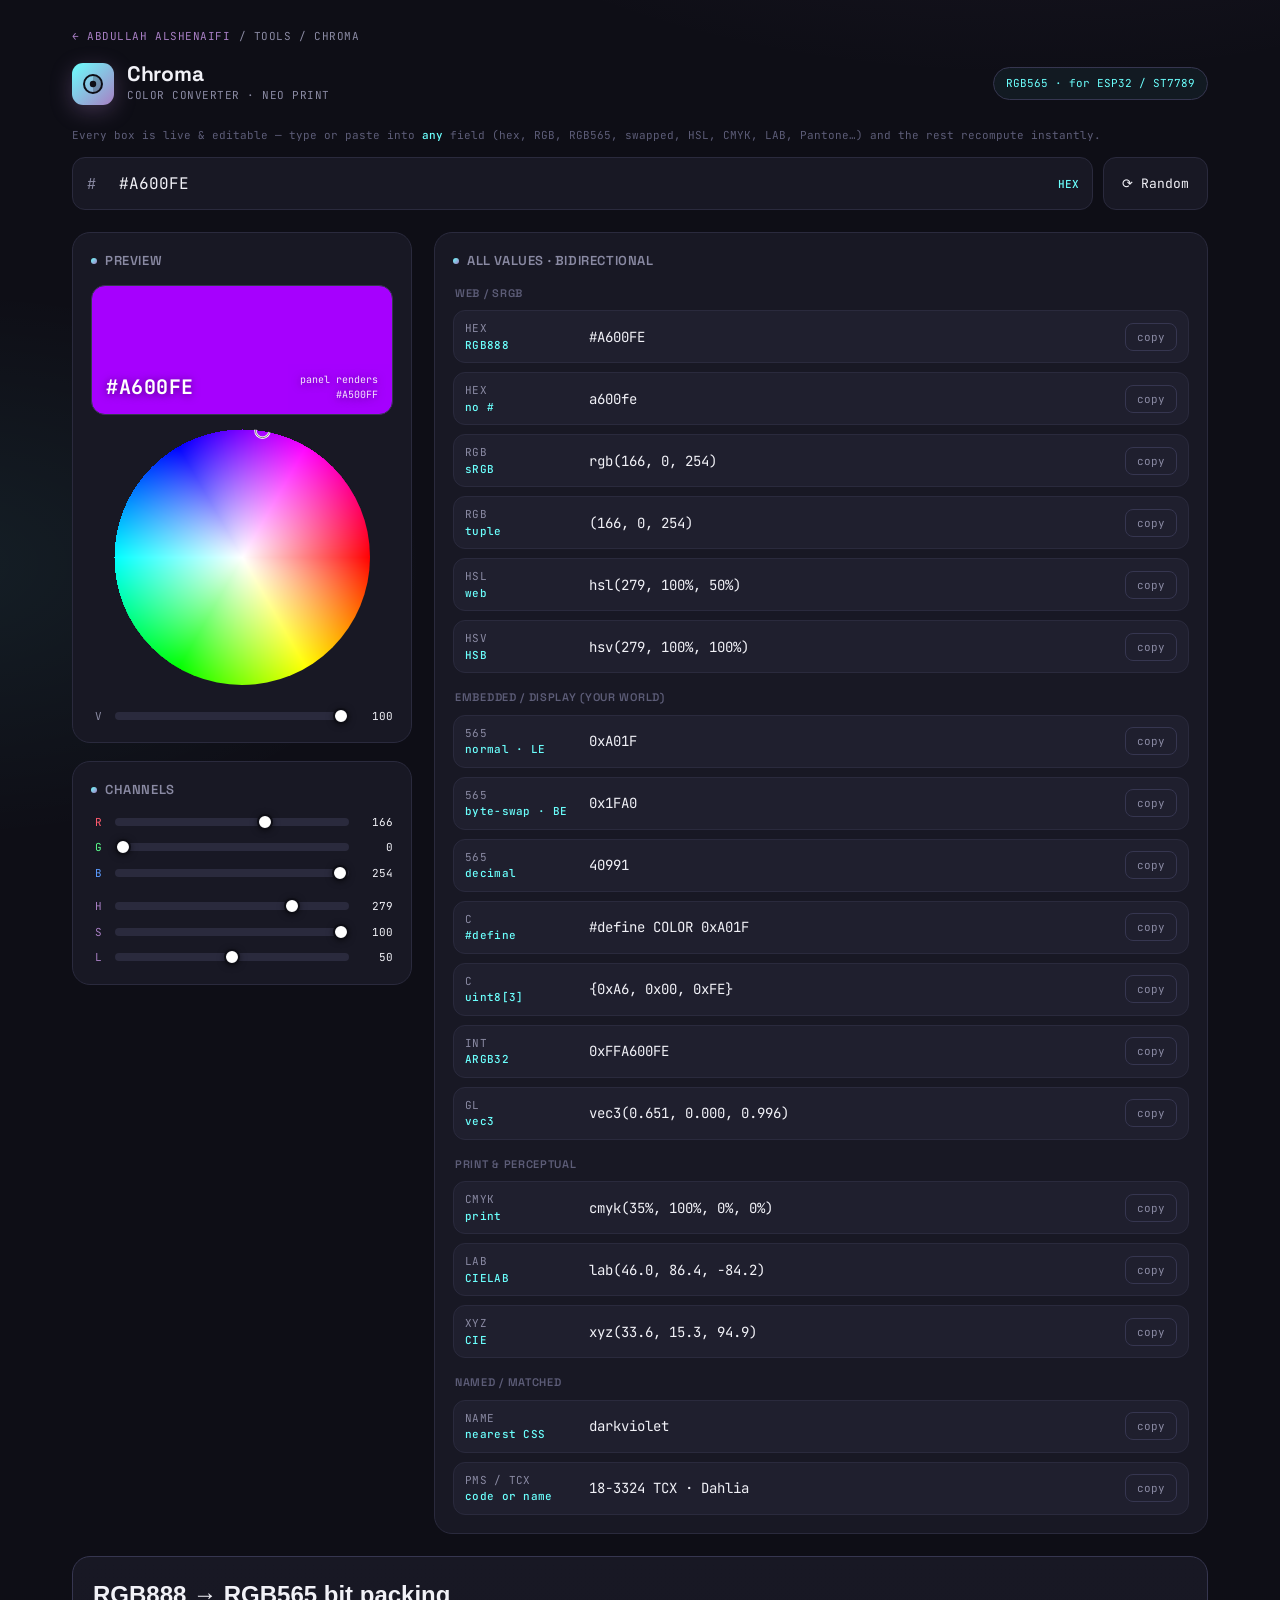
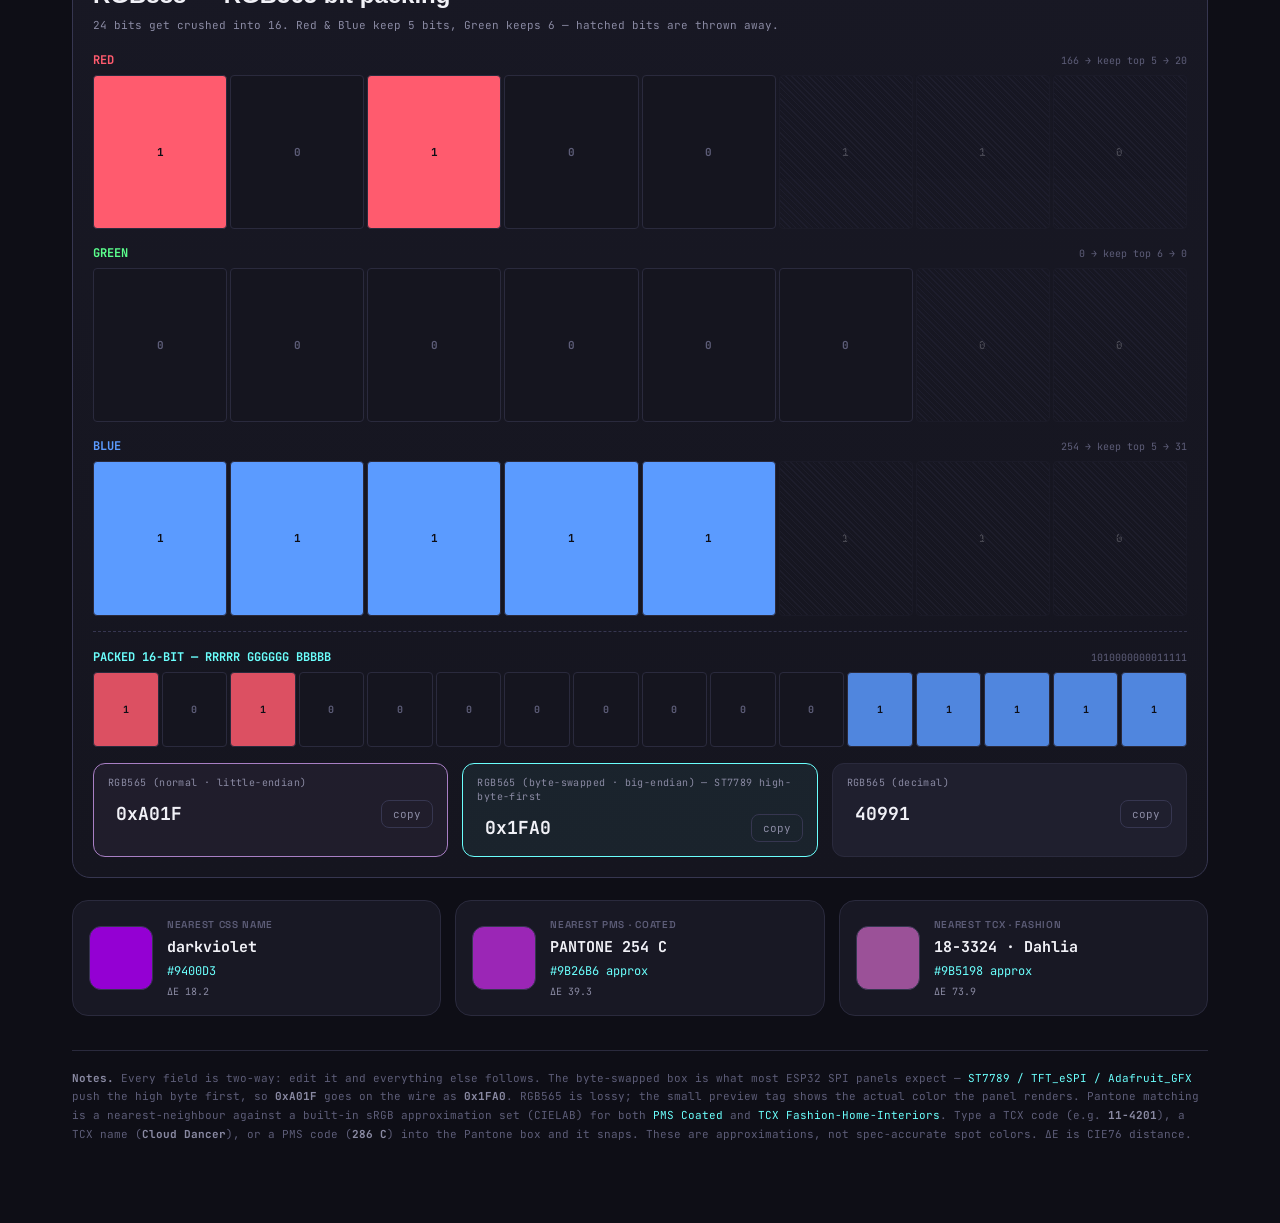
==== tools/chroma-color-converter/index.html @ ec8dbb31 "Add comprehensive SEO/GEO/AEO + return-to-position navigation SEO/GEO/AEO: - Rich meta tags on the h" ====
<!DOCTYPE html>
<html lang="en">
<head>
<meta charset="UTF-8">
<meta name="viewport" content="width=device-width, initial-scale=1.0">
<title>Chroma — Color Converter</title>
<meta name="description" content="Chroma — a fast, free color converter. Convert colors between HEX, RGB, HSL and print formats with a clean neon interface. Runs entirely in your browser." />
<meta name="author" content="Abdullah Alshenaifi" />
<meta name="robots" content="index, follow, max-image-preview:large" />
<meta name="theme-color" content="#0c0a0f" />
<link rel="canonical" href="https://aashenaifi.com/tools/chroma-color-converter/" />
<link rel="icon" href="../../favicon.svg" type="image/svg+xml" />
<meta property="og:type" content="website" />
<meta property="og:site_name" content="Abdullah Alshenaifi" />
<meta property="og:title" content="Chroma — Color Converter" />
<meta property="og:description" content="Convert colors between HEX, RGB, HSL and print formats — free, fast, in your browser." />
<meta property="og:url" content="https://aashenaifi.com/tools/chroma-color-converter/" />
<meta property="og:image" content="https://aashenaifi.com/og-image.png" />
<meta name="twitter:card" content="summary_large_image" />
<meta name="twitter:title" content="Chroma — Color Converter" />
<meta name="twitter:description" content="Convert colors between HEX, RGB, HSL and print formats — free, in your browser." />
<meta name="twitter:image" content="https://aashenaifi.com/og-image.png" />
<script type="application/ld+json">
{"@context":"https://schema.org","@type":"WebApplication","name":"Chroma — Color Converter","url":"https://aashenaifi.com/tools/chroma-color-converter/","description":"A fast, free color converter. Convert colors between HEX, RGB, HSL and print formats in your browser.","applicationCategory":"DesignApplication","operatingSystem":"Any (web browser)","offers":{"@type":"Offer","price":"0","priceCurrency":"USD"},"author":{"@type":"Person","name":"Abdullah Alshenaifi","url":"https://aashenaifi.com/"},"isPartOf":{"@type":"WebSite","url":"https://aashenaifi.com/"}}
</script>
<link rel="preconnect" href="https://fonts.googleapis.com">
<link rel="preconnect" href="https://fonts.gstatic.com" crossorigin>
<link href="https://fonts.googleapis.com/css2?family=Space+Grotesk:wght@400;500;600;700&family=JetBrains+Mono:wght@400;500;700&display=swap" rel="stylesheet">
<style>
  :root{
    --bg:#0e0e16;--bg2:#15151f;--panel:#181824;--panel2:#1f1f2e;
    --line:#2a2a3d;--line2:#363650;
    --purple:#80519f;--violet:#a87fc4;--cyan:#6bfffd;
    --text:#f1f1f7;--muted:#8a8aa3;--muted2:#5d5d78;
    --grad:linear-gradient(135deg,var(--cyan),var(--violet));
    --mono:'JetBrains Mono',ui-monospace,Menlo,Consolas,monospace;
    --disp:'Space Grotesk',Helvetica,Arial,sans-serif;
    --body:Helvetica,Arial,sans-serif;
  }
  *{box-sizing:border-box;margin:0;padding:0}
  body{
    background:
      radial-gradient(1200px 600px at 80% -10%, rgba(168,127,196,.10), transparent 60%),
      radial-gradient(900px 500px at -5% 20%, rgba(107,255,253,.07), transparent 55%),
      var(--bg);
    color:var(--text);font-family:var(--body);line-height:1.5;min-height:100vh;-webkit-font-smoothing:antialiased;
  }
  .wrap{max-width:1180px;margin:0 auto;padding:28px 22px 80px}

  header.top{display:flex;align-items:center;justify-content:space-between;gap:16px;margin-bottom:22px;flex-wrap:wrap}
  .brand{display:flex;align-items:center;gap:13px}
  .logo{width:42px;height:42px;border-radius:11px;display:grid;place-items:center;background:var(--grad);box-shadow:0 6px 22px rgba(168,127,196,.30)}
  .logo svg{width:24px;height:24px;display:block}
  .brand h1{font-family:var(--disp);font-weight:700;font-size:21px;letter-spacing:-.3px;line-height:1}
  .brand .sub{font-family:var(--mono);font-size:11px;color:var(--muted);letter-spacing:.5px;margin-top:3px}
  .tagchip{font-family:var(--mono);font-size:11px;color:var(--cyan);border:1px solid var(--line2);padding:7px 12px;border-radius:999px;background:rgba(107,255,253,.05)}

  .hint{font-family:var(--mono);font-size:11px;color:var(--muted2);margin-bottom:14px}
  .hint b{color:var(--cyan);font-weight:500}

  .inbar{display:flex;gap:10px;align-items:stretch;margin-bottom:22px;flex-wrap:wrap}
  .inbar .field{flex:1;min-width:240px;position:relative}
  .inbar input{width:100%;font-family:var(--mono);font-size:16px;color:var(--text);background:var(--panel);border:1px solid var(--line);border-radius:13px;padding:15px 16px 15px 46px;outline:none;transition:border-color .15s, box-shadow .15s}
  .inbar input:focus{border-color:var(--violet);box-shadow:0 0 0 3px rgba(168,127,196,.18)}
  .inbar .ic{position:absolute;left:15px;top:50%;transform:translateY(-50%);color:var(--muted);font-family:var(--mono);font-size:15px}
  .detect{font-family:var(--mono);font-size:11px;color:var(--muted2);position:absolute;right:14px;top:50%;transform:translateY(-50%);pointer-events:none}
  .detect b{color:var(--cyan);font-weight:500}
  .randbtn{font-family:var(--mono);font-size:13px;color:var(--text);background:var(--panel);border:1px solid var(--line);border-radius:13px;padding:0 18px;cursor:pointer;display:flex;align-items:center;gap:8px;transition:border-color .15s,background .15s}
  .randbtn:hover{border-color:var(--violet);background:var(--panel2)}

  .main{display:grid;grid-template-columns:340px 1fr;gap:22px;align-items:start}
  @media(max-width:880px){.main{grid-template-columns:1fr}}

  .card{background:var(--panel);border:1px solid var(--line);border-radius:18px;padding:18px}
  .card h2{font-family:var(--disp);font-weight:600;font-size:13px;letter-spacing:.6px;text-transform:uppercase;color:var(--muted);margin-bottom:14px;display:flex;align-items:center;gap:8px}
  .card h2 .dot{width:6px;height:6px;border-radius:50%;background:var(--grad)}

  .swatch{height:130px;border-radius:14px;border:1px solid var(--line2);margin-bottom:14px;position:relative;overflow:hidden;transition:background .12s}
  .swatch .hexlbl{position:absolute;left:14px;bottom:12px;font-family:var(--mono);font-weight:700;font-size:20px;text-shadow:0 1px 8px rgba(0,0,0,.55);letter-spacing:.5px}
  .swatch .q565{position:absolute;right:14px;bottom:12px;font-family:var(--mono);font-size:10px;text-align:right;line-height:1.5;text-shadow:0 1px 8px rgba(0,0,0,.55);opacity:.9}

  .wheelwrap{display:flex;flex-direction:column;align-items:center;gap:14px}
  #wheel{touch-action:none;cursor:crosshair;display:block;border-radius:50%}
  .vbar{width:100%}
  .slider{display:flex;align-items:center;gap:10px;margin-top:9px}
  .slider label{font-family:var(--mono);font-size:11px;color:var(--muted);width:14px;text-align:center}
  .slider input[type=range]{-webkit-appearance:none;appearance:none;flex:1;height:8px;border-radius:6px;outline:none;cursor:pointer;background:var(--line)}
  .slider input[type=range]::-webkit-slider-thumb{-webkit-appearance:none;width:16px;height:16px;border-radius:50%;background:#fff;border:2px solid var(--bg);box-shadow:0 1px 6px rgba(0,0,0,.5);cursor:pointer}
  .slider input[type=range]::-moz-range-thumb{width:16px;height:16px;border-radius:50%;background:#fff;border:2px solid var(--bg);box-shadow:0 1px 6px rgba(0,0,0,.5);cursor:pointer}
  .slider .num{font-family:var(--mono);font-size:11px;color:var(--text);width:34px;text-align:right}

  .rows{display:flex;flex-direction:column;gap:9px}
  .row{display:grid;grid-template-columns:104px 1fr auto;align-items:center;gap:10px;background:var(--panel2);border:1px solid var(--line);border-radius:12px;padding:9px 11px;transition:border-color .15s}
  .row:hover{border-color:var(--line2)}
  .row .name{font-family:var(--mono);font-size:11px;color:var(--muted);letter-spacing:.3px;user-select:none}
  .row .name b{display:block;color:var(--cyan);font-weight:500;font-size:11px}
  .row input.val{font-family:var(--mono);font-size:14px;color:var(--text);background:transparent;border:1px solid transparent;border-radius:8px;padding:6px 9px;width:100%;outline:none;transition:border-color .14s,background .14s}
  .row input.val:hover{background:rgba(255,255,255,.025)}
  .row input.val:focus{border-color:var(--violet);background:var(--bg);box-shadow:0 0 0 2px rgba(168,127,196,.16)}
  .row input.val.bad{border-color:#ff5b6e;background:rgba(255,91,110,.08);color:#ff8a96}
  .copy{font-family:var(--mono);font-size:11px;color:var(--muted);background:transparent;border:1px solid var(--line2);border-radius:8px;padding:6px 11px;cursor:pointer;transition:all .14s;white-space:nowrap}
  .copy:hover{color:var(--text);border-color:var(--violet);background:rgba(168,127,196,.10)}
  .copy.ok{color:var(--cyan);border-color:var(--cyan);background:rgba(107,255,253,.10)}

  .grp{margin-bottom:16px}
  .grp:last-child{margin-bottom:0}
  .grplabel{font-family:var(--disp);font-weight:600;font-size:11px;letter-spacing:.7px;text-transform:uppercase;color:var(--muted2);margin:0 2px 9px}

  .bits{background:linear-gradient(180deg,var(--panel),var(--bg2));border:1px solid var(--line2);border-radius:18px;padding:20px;margin-top:22px;overflow:hidden}
  .bits h2{margin-bottom:4px}
  .bits .why{font-family:var(--mono);font-size:11px;color:var(--muted);margin-bottom:18px}
  .channel{margin-bottom:15px}
  .chlabel{display:flex;justify-content:space-between;align-items:baseline;margin-bottom:6px}
  .chlabel .nm{font-family:var(--mono);font-size:12px;font-weight:700}
  .chlabel .meta{font-family:var(--mono);font-size:10px;color:var(--muted2)}
  .bitrow{display:flex;gap:3px;flex-wrap:wrap}
  .bit{flex:1;min-width:0;aspect-ratio:1/1.15;border-radius:4px;display:grid;place-items:center;font-family:var(--mono);font-size:11px;font-weight:700;border:1px solid var(--line);transition:all .18s}
  .bit.on{color:#0e0e16}.bit.off{color:var(--muted2);background:var(--bg2)}
  .bit.drop{opacity:.22;position:relative}
  .bit.drop::after{content:'';position:absolute;inset:0;background:repeating-linear-gradient(45deg,transparent,transparent 3px,var(--line2) 3px,var(--line2) 4px);border-radius:4px}
  .bitrow.r .bit.on{background:#ff5b6e}.bitrow.g .bit.on{background:#5bff8d}.bitrow.b .bit.on{background:#5b9bff}
  .packed{margin-top:4px;padding-top:16px;border-top:1px dashed var(--line2)}
  .packed .chlabel .nm{color:var(--cyan)}
  .bitrow.p .bit{font-size:10px}
  .bitrow.p .bit.r{background:rgba(255,91,110,.85);color:#0e0e16}
  .bitrow.p .bit.g{background:rgba(91,255,141,.85);color:#0e0e16}
  .bitrow.p .bit.b{background:rgba(91,155,255,.85);color:#0e0e16}
  .bitrow.p .bit.off{background:var(--bg2);color:var(--muted2)}
  .packresult{display:flex;gap:14px;flex-wrap:wrap;margin-top:16px}
  .packbox{flex:1;min-width:170px;background:var(--panel2);border:1px solid var(--line);border-radius:12px;padding:12px 14px}
  .packbox .k{font-family:var(--mono);font-size:10px;color:var(--muted);letter-spacing:.4px;margin-bottom:7px;line-height:1.4}
  .packbox .v{display:flex;align-items:center;gap:8px}
  .packbox .v input{font-family:var(--mono);font-size:18px;font-weight:700;color:var(--text);background:transparent;border:1px solid transparent;border-radius:7px;padding:4px 7px;width:100%;outline:none;transition:border-color .14s,background .14s}
  .packbox .v input:focus{border-color:var(--violet);background:var(--bg);box-shadow:0 0 0 2px rgba(168,127,196,.16)}
  .packbox .v input.bad{border-color:#ff5b6e;background:rgba(255,91,110,.08);color:#ff8a96}
  .packbox.hl{border-color:var(--violet);background:rgba(168,127,196,.07)}
  .packbox.swap{border-color:var(--cyan);background:rgba(107,255,253,.06)}

  .matchgrid{display:grid;grid-template-columns:repeat(auto-fit,minmax(230px,1fr));gap:14px;margin-top:22px}
  .match{background:var(--panel);border:1px solid var(--line);border-radius:16px;padding:16px;display:flex;gap:14px;align-items:center}
  .match .chip{width:64px;height:64px;border-radius:12px;border:1px solid var(--line2);flex-shrink:0}
  .match .info{min-width:0}
  .match .info .lab{font-family:var(--disp);font-weight:600;font-size:10px;letter-spacing:.7px;text-transform:uppercase;color:var(--muted2);margin-bottom:4px}
  .match .info .nm{font-family:var(--mono);font-size:15px;font-weight:700;color:var(--text);white-space:nowrap;overflow:hidden;text-overflow:ellipsis}
  .match .info .hx{font-family:var(--mono);font-size:12px;color:var(--cyan);margin-top:3px}
  .match .info .de{font-family:var(--mono);font-size:10px;color:var(--muted);margin-top:4px}

  .foot{margin-top:34px;font-family:var(--mono);font-size:11px;color:var(--muted2);line-height:1.7;border-top:1px solid var(--line);padding-top:18px}
  .foot b{color:var(--muted)}
  .toast{position:fixed;bottom:24px;left:50%;transform:translateX(-50%) translateY(20px);background:var(--violet);color:#fff;font-family:var(--mono);font-size:13px;padding:11px 20px;border-radius:999px;box-shadow:0 8px 30px rgba(168,127,196,.4);opacity:0;pointer-events:none;transition:all .25s;z-index:50}
  .toast.show{opacity:1;transform:translateX(-50%) translateY(0)}
  .backbar{display:flex;align-items:center;gap:8px;margin-bottom:18px;
    font-family:var(--mono);font-size:11px;letter-spacing:.05em;text-transform:uppercase;color:var(--muted)}
  .backbar a{color:var(--violet);text-decoration:none;transition:opacity .15s}
  .backbar a:hover{opacity:.75}
</style>
</head>
<body>
<div class="wrap">
  <div class="backbar"><a href="../../index.html">← Abdullah Alshenaifi</a><span>/ tools / chroma</span></div>

  <header class="top">
    <div class="brand">
      <div class="logo"><svg viewBox="0 0 24 24" fill="none"><circle cx="12" cy="12" r="9" stroke="#0e0e16" stroke-width="2"/><path d="M12 3a9 9 0 0 1 0 18" fill="#0e0e16" opacity=".25"/><circle cx="12" cy="12" r="3.2" fill="#0e0e16"/></svg></div>
      <div><h1>Chroma</h1><div class="sub">COLOR CONVERTER · NEO PRINT</div></div>
    </div>
    <div class="tagchip">RGB565 · for ESP32 / ST7789</div>
  </header>

  <div class="hint">Every box is live &amp; editable — type or paste into <b>any</b> field (hex, RGB, RGB565, swapped, HSL, CMYK, LAB, Pantone…) and the rest recompute instantly.</div>

  <div class="inbar">
    <div class="field">
      <span class="ic">#</span>
      <input id="inp" type="text" spellcheck="false" placeholder="Universal paste — #A600FE, rgb(166,0,254), 0xA01F, hsl(280 100% 50%), violet…" value="#A600FE">
      <span class="detect" id="detect"></span>
    </div>
    <button class="randbtn" id="rand">⟳ Random</button>
  </div>

  <div class="main">
    <div>
      <div class="card">
        <h2><span class="dot"></span>Preview</h2>
        <div class="swatch" id="swatch">
          <span class="hexlbl" id="swHex">#A600FE</span>
          <span class="q565" id="swQ"></span>
        </div>
        <div class="wheelwrap">
          <canvas id="wheel" width="256" height="256"></canvas>
          <div class="vbar"><div class="slider"><label>V</label><input type="range" id="vSlide" min="0" max="100" value="100"><span class="num" id="vNum">100</span></div></div>
        </div>
      </div>

      <div class="card" style="margin-top:18px">
        <h2><span class="dot"></span>Channels</h2>
        <div class="slider"><label style="color:#ff5b6e">R</label><input type="range" id="rS" min="0" max="255" value="166"><span class="num" id="rN">166</span></div>
        <div class="slider"><label style="color:#5bff8d">G</label><input type="range" id="gS" min="0" max="255" value="0"><span class="num" id="gN">0</span></div>
        <div class="slider"><label style="color:#5b9bff">B</label><input type="range" id="bS" min="0" max="255" value="254"><span class="num" id="bN">254</span></div>
        <div style="height:8px"></div>
        <div class="slider"><label style="color:var(--violet)">H</label><input type="range" id="hS" min="0" max="360" value="280"><span class="num" id="hN">280</span></div>
        <div class="slider"><label style="color:var(--violet)">S</label><input type="range" id="sS" min="0" max="100" value="100"><span class="num" id="sN">100</span></div>
        <div class="slider"><label style="color:var(--violet)">L</label><input type="range" id="lS" min="0" max="100" value="50"><span class="num" id="lN">50</span></div>
      </div>
    </div>

    <div class="card">
      <h2><span class="dot"></span>All Values · bidirectional</h2>
      <div class="grp"><div class="grplabel">Web / sRGB</div><div class="rows" id="g-web"></div></div>
      <div class="grp"><div class="grplabel">Embedded / Display (your world)</div><div class="rows" id="g-emb"></div></div>
      <div class="grp"><div class="grplabel">Print &amp; Perceptual</div><div class="rows" id="g-print"></div></div>
      <div class="grp"><div class="grplabel">Named / Matched</div><div class="rows" id="g-named"></div></div>
    </div>
  </div>

  <div class="bits">
    <h2><span class="dot"></span>RGB888 → RGB565 bit packing</h2>
    <div class="why">24 bits get crushed into 16. Red &amp; Blue keep 5 bits, Green keeps 6 — hatched bits are thrown away.</div>
    <div class="channel"><div class="chlabel"><span class="nm" style="color:#ff5b6e">RED</span><span class="meta" id="rMeta"></span></div><div class="bitrow r" id="rBits"></div></div>
    <div class="channel"><div class="chlabel"><span class="nm" style="color:#5bff8d">GREEN</span><span class="meta" id="gMeta"></span></div><div class="bitrow g" id="gBits"></div></div>
    <div class="channel"><div class="chlabel"><span class="nm" style="color:#5b9bff">BLUE</span><span class="meta" id="bMeta"></span></div><div class="bitrow b" id="bBits"></div></div>
    <div class="packed">
      <div class="chlabel"><span class="nm">PACKED 16-BIT — RRRRR GGGGGG BBBBB</span><span class="meta" id="pMeta"></span></div>
      <div class="bitrow p" id="pBits"></div>
      <div class="packresult">
        <div class="packbox hl"><div class="k">RGB565 (normal · little-endian)</div><div class="v"><input data-kind="c565h" spellcheck="false"><button class="copy">copy</button></div></div>
        <div class="packbox swap"><div class="k">RGB565 (byte-swapped · big-endian) — ST7789 high-byte-first</div><div class="v"><input data-kind="c565s" spellcheck="false"><button class="copy">copy</button></div></div>
        <div class="packbox"><div class="k">RGB565 (decimal)</div><div class="v"><input data-kind="c565d" spellcheck="false"><button class="copy">copy</button></div></div>
      </div>
    </div>
  </div>

  <div class="matchgrid">
    <div class="match"><div class="chip" id="cssChip"></div><div class="info"><div class="lab">Nearest CSS name</div><div class="nm" id="cssName">—</div><div class="hx" id="cssHex">—</div><div class="de" id="cssDe"></div></div></div>
    <div class="match"><div class="chip" id="panChip"></div><div class="info"><div class="lab">Nearest PMS · Coated</div><div class="nm" id="panName">—</div><div class="hx" id="panHex">—</div><div class="de" id="panDe"></div></div></div>
    <div class="match"><div class="chip" id="tcxChip"></div><div class="info"><div class="lab">Nearest TCX · Fashion</div><div class="nm" id="tcxName">—</div><div class="hx" id="tcxHex">—</div><div class="de" id="tcxDe"></div></div></div>
  </div>

  <div class="foot">
    <b>Notes.</b> Every field is two-way: edit it and everything else follows. The byte-swapped box is what most ESP32 SPI panels expect — <span style="color:var(--cyan)">ST7789 / TFT_eSPI / Adafruit_GFX</span> push the high byte first, so <b>0xA01F</b> goes on the wire as <b>0x1FA0</b>. RGB565 is lossy; the small preview tag shows the actual color the panel renders. Pantone matching is a nearest-neighbour against a built-in sRGB approximation set (CIELAB) for both <span style="color:var(--cyan)">PMS Coated</span> and <span style="color:var(--cyan)">TCX Fashion-Home-Interiors</span>. Type a TCX code (e.g. <b>11-4201</b>), a TCX name (<b>Cloud Dancer</b>), or a PMS code (<b>286 C</b>) into the Pantone box and it snaps. These are approximations, not spec-accurate spot colors. ΔE is CIE76 distance.
  </div>
</div>

<div class="toast" id="toast">copied</div>

<script>
/* ===================== conversions ===================== */
const clamp=(v,a,b)=>Math.min(b,Math.max(a,v));
const ci=(v)=>clamp(Math.round(v),0,255);
const nums=s=>(String(s).match(/-?\d*\.?\d+/g)||[]).map(Number);

function hexToRgb(h){h=h.replace('#','');if(h.length===3)h=h.split('').map(c=>c+c).join('');const n=parseInt(h,16);return{r:(n>>16)&255,g:(n>>8)&255,b:n&255};}
function rgbToHex(r,g,b){return '#'+[r,g,b].map(x=>ci(x).toString(16).padStart(2,'0')).join('').toUpperCase();}

function rgbToHsl(r,g,b){r/=255;g/=255;b/=255;const mx=Math.max(r,g,b),mn=Math.min(r,g,b);let h,s,l=(mx+mn)/2;if(mx===mn){h=s=0;}else{const d=mx-mn;s=l>.5?d/(2-mx-mn):d/(mx+mn);switch(mx){case r:h=(g-b)/d+(g<b?6:0);break;case g:h=(b-r)/d+2;break;default:h=(r-g)/d+4;}h/=6;}return{h:h*360,s:s*100,l:l*100};}
function hslToRgb(h,s,l){h=((h%360)+360)%360/360;s=clamp(s,0,100)/100;l=clamp(l,0,100)/100;let r,g,b;if(s===0){r=g=b=l;}else{const q=l<.5?l*(1+s):l+s-l*s,p=2*l-q,hue=(t)=>{if(t<0)t+=1;if(t>1)t-=1;if(t<1/6)return p+(q-p)*6*t;if(t<1/2)return q;if(t<2/3)return p+(q-p)*(2/3-t)*6;return p;};r=hue(h+1/3);g=hue(h);b=hue(h-1/3);}return{r:ci(r*255),g:ci(g*255),b:ci(b*255)};}

function rgbToHsv(r,g,b){r/=255;g/=255;b/=255;const mx=Math.max(r,g,b),mn=Math.min(r,g,b),d=mx-mn;let h=0;if(d!==0){switch(mx){case r:h=((g-b)/d)%6;break;case g:h=(b-r)/d+2;break;default:h=(r-g)/d+4;}h*=60;if(h<0)h+=360;}return{h,s:mx===0?0:d/mx*100,v:mx*100};}
function hsvToRgb(h,s,v){h=((h%360)+360)%360;s=clamp(s,0,100)/100;v=clamp(v,0,100)/100;const c=v*s,x=c*(1-Math.abs((h/60)%2-1)),m=v-c;let r=0,g=0,b=0;if(h<60){r=c;g=x;}else if(h<120){r=x;g=c;}else if(h<180){g=c;b=x;}else if(h<240){g=x;b=c;}else if(h<300){r=x;b=c;}else{r=c;b=x;}return{r:ci((r+m)*255),g:ci((g+m)*255),b:ci((b+m)*255)};}

function rgbToCmyk(r,g,b){r/=255;g/=255;b/=255;const k=1-Math.max(r,g,b);if(k===1)return{c:0,m:0,y:0,k:100};return{c:(1-r-k)/(1-k)*100,m:(1-g-k)/(1-k)*100,y:(1-b-k)/(1-k)*100,k:k*100};}
function cmykToRgb(c,m,y,k){c=clamp(c,0,100)/100;m=clamp(m,0,100)/100;y=clamp(y,0,100)/100;k=clamp(k,0,100)/100;return{r:ci(255*(1-c)*(1-k)),g:ci(255*(1-m)*(1-k)),b:ci(255*(1-y)*(1-k))};}

function rgbToXyz(r,g,b){r/=255;g/=255;b/=255;[r,g,b]=[r,g,b].map(c=>c>.04045?Math.pow((c+.055)/1.055,2.4):c/12.92);return{x:(r*.4124+g*.3576+b*.1805)*100,y:(r*.2126+g*.7152+b*.0722)*100,z:(r*.0193+g*.1192+b*.9505)*100};}
function xyzToRgb(x,y,z){x/=100;y/=100;z/=100;let r=x*3.2406+y*-1.5372+z*-0.4986,g=x*-0.9689+y*1.8758+z*0.0415,b=x*0.0557+y*-0.2040+z*1.0570;[r,g,b]=[r,g,b].map(c=>c>.0031308?1.055*Math.pow(c,1/2.4)-.055:12.92*c);return{r:ci(r*255),g:ci(g*255),b:ci(b*255)};}
function xyzToLab(x,y,z){x/=95.047;y/=100;z/=108.883;[x,y,z]=[x,y,z].map(t=>t>.008856?Math.cbrt(t):7.787*t+16/116);return{L:116*y-16,a:500*(x-y),b:200*(y-z)};}
function labToXyz(L,a,b){const y=(L+16)/116,x=a/500+y,z=y-b/200,f=t=>t**3>.008856?t**3:(t-16/116)/7.787;return{x:f(x)*95.047,y:f(y)*100,z:f(z)*108.883};}
function rgbToLab(r,g,b){const c=rgbToXyz(r,g,b);return xyzToLab(c.x,c.y,c.z);}
function labToRgb(L,a,b){const c=labToXyz(L,a,b);return xyzToRgb(c.x,c.y,c.z);}
function deltaE(l1,l2){return Math.sqrt((l1.L-l2.L)**2+(l1.a-l2.a)**2+(l1.b-l2.b)**2);}

function packed565(r,g,b){return ((r>>3)<<11)|((g>>2)<<5)|(b>>3);}
function rgb565ToRgb(v){v&=0xffff;const r5=(v>>11)&31,g6=(v>>5)&63,b5=v&31;return{r:Math.round(r5*255/31),g:Math.round(g6*255/63),b:Math.round(b5*255/31)};}
function byteSwap(v){return ((v&0xff)<<8)|((v>>8)&0xff);}
const hx16=v=>'0x'+(v&0xffff).toString(16).toUpperCase().padStart(4,'0');
const hx2=v=>'0x'+ci(v).toString(16).toUpperCase().padStart(2,'0');

/* ===================== data ===================== */
const CSS={aliceblue:"#F0F8FF",antiquewhite:"#FAEBD7",aqua:"#00FFFF",aquamarine:"#7FFFD4",azure:"#F0FFFF",beige:"#F5F5DC",bisque:"#FFE4C4",black:"#000000",blanchedalmond:"#FFEBCD",blue:"#0000FF",blueviolet:"#8A2BE2",brown:"#A52A2A",burlywood:"#DEB887",cadetblue:"#5F9EA0",chartreuse:"#7FFF00",chocolate:"#D2691E",coral:"#FF7F50",cornflowerblue:"#6495ED",cornsilk:"#FFF8DC",crimson:"#DC143C",cyan:"#00FFFF",darkblue:"#00008B",darkcyan:"#008B8B",darkgoldenrod:"#B8860B",darkgray:"#A9A9A9",darkgreen:"#006400",darkkhaki:"#BDB76B",darkmagenta:"#8B008B",darkolivegreen:"#556B2F",darkorange:"#FF8C00",darkorchid:"#9932CC",darkred:"#8B0000",darksalmon:"#E9967A",darkseagreen:"#8FBC8F",darkslateblue:"#483D8B",darkslategray:"#2F4F4F",darkturquoise:"#00CED1",darkviolet:"#9400D3",deeppink:"#FF1493",deepskyblue:"#00BFFF",dimgray:"#696969",dodgerblue:"#1E90FF",firebrick:"#B22222",floralwhite:"#FFFAF0",forestgreen:"#228B22",fuchsia:"#FF00FF",gainsboro:"#DCDCDC",ghostwhite:"#F8F8FF",gold:"#FFD700",goldenrod:"#DAA520",gray:"#808080",green:"#008000",greenyellow:"#ADFF2F",honeydew:"#F0FFF0",hotpink:"#FF69B4",indianred:"#CD5C5C",indigo:"#4B0082",ivory:"#FFFFF0",khaki:"#F0E68C",lavender:"#E6E6FA",lavenderblush:"#FFF0F5",lawngreen:"#7CFC00",lemonchiffon:"#FFFACD",lightblue:"#ADD8E6",lightcoral:"#F08080",lightcyan:"#E0FFFF",lightgoldenrodyellow:"#FAFAD2",lightgray:"#D3D3D3",lightgreen:"#90EE90",lightpink:"#FFB6C1",lightsalmon:"#FFA07A",lightseagreen:"#20B2AA",lightskyblue:"#87CEFA",lightslategray:"#778899",lightsteelblue:"#B0C4DE",lightyellow:"#FFFFE0",lime:"#00FF00",limegreen:"#32CD32",linen:"#FAF0E6",magenta:"#FF00FF",maroon:"#800000",mediumaquamarine:"#66CDAA",mediumblue:"#0000CD",mediumorchid:"#BA55D3",mediumpurple:"#9370DB",mediumseagreen:"#3CB371",mediumslateblue:"#7B68EE",mediumspringgreen:"#00FA9A",mediumturquoise:"#48D1CC",mediumvioletred:"#C71585",midnightblue:"#191970",mintcream:"#F5FFFA",mistyrose:"#FFE4E1",moccasin:"#FFE4B5",navajowhite:"#FFDEAD",navy:"#000080",oldlace:"#FDF5E6",olive:"#808000",olivedrab:"#6B8E23",orange:"#FFA500",orangered:"#FF4500",orchid:"#DA70D6",palegoldenrod:"#EEE8AA",palegreen:"#98FB98",paleturquoise:"#AFEEEE",palevioletred:"#DB7093",papayawhip:"#FFEFD5",peachpuff:"#FFDAB9",peru:"#CD853F",pink:"#FFC0CB",plum:"#DDA0DD",powderblue:"#B0E0E6",purple:"#800080",rebeccapurple:"#663399",red:"#FF0000",rosybrown:"#BC8F8F",royalblue:"#4169E1",saddlebrown:"#8B4513",salmon:"#FA8072",sandybrown:"#F4A460",seagreen:"#2E8B57",seashell:"#FFF5EE",sienna:"#A0522D",silver:"#C0C0C0",skyblue:"#87CEEB",slateblue:"#6A5ACD",slategray:"#708090",snow:"#FFFAFA",springgreen:"#00FF7F",steelblue:"#4682B4",tan:"#D2B48C",teal:"#008080",thistle:"#D8BFD8",tomato:"#FF6347",turquoise:"#40E0D0",violet:"#EE82EE",wheat:"#F5DEB3",white:"#FFFFFF",whitesmoke:"#F5F5F5",yellow:"#FFFF00",yellowgreen:"#9ACD32"};

const PANTONE=[["Yellow C","#FEDD00"],["Yellow 012 C","#FFD700"],["Process Yellow C","#F2E400"],["100 C","#F6EB61"],["101 C","#F7EA48"],["102 C","#FCE300"],["106 C","#F9E547"],["107 C","#F9E14E"],["108 C","#FEDB00"],["109 C","#FFD100"],["110 C","#DAAA00"],["116 C","#FFCD00"],["120 C","#F8DE7E"],["122 C","#FED141"],["123 C","#FFC72C"],["1235 C","#FFB81C"],["124 C","#EAAA00"],["130 C","#F2A900"],["1375 C","#FF9E1B"],["137 C","#FFA300"],["1495 C","#FF8200"],["151 C","#FF8200"],["158 C","#E87722"],["165 C","#FF6900"],["1655 C","#FC4C02"],["166 C","#E35205"],["172 C","#FA4616"],["179 C","#E03C31"],["1797 C","#CB333B"],["185 C","#E4002B"],["186 C","#C8102E"],["Red 032 C","#EF3340"],["192 C","#E40046"],["198 C","#DF1995"],["199 C","#D50032"],["200 C","#BA0C2F"],["202 C","#862633"],["205 C","#E31C79"],["207 C","#A50034"],["213 C","#EC0080"],["219 C","#DA1884"],["225 C","#D0006F"],["226 C","#D0006F"],["233 C","#C6007E"],["239 C","#DB3EB1"],["240 C","#C724B1"],["246 C","#AF1685"],["248 C","#B5288F"],["254 C","#9B26B6"],["258 C","#83388E"],["2587 C","#8246AF"],["265 C","#8347AD"],["266 C","#6F2DA8"],["267 C","#5F259F"],["268 C","#582C83"],["2685 C","#56008B"],["272 C","#7474C1"],["2725 C","#5552B7"],["273 C","#3F1F8F"],["274 C","#2E0F8C"],["280 C","#012169"],["281 C","#00205B"],["286 C","#0033A0"],["287 C","#003DA5"],["288 C","#002D72"],["293 C","#003DA5"],["294 C","#002F6C"],["2935 C","#0057B8"],["298 C","#41B6E6"],["299 C","#00A3E0"],["300 C","#005EB8"],["3005 C","#0077C8"],["301 C","#004B87"],["306 C","#00B5E2"],["3105 C","#5BC2E7"],["311 C","#0099CC"],["312 C","#0094B3"],["313 C","#0085AD"],["3145 C","#00859B"],["3155 C","#007A87"],["319 C","#2DCCD3"],["320 C","#009CA6"],["3242 C","#3DDCCB"],["326 C","#00B398"],["3262 C","#00B7B2"],["327 C","#008675"],["3275 C","#00C7B1"],["330 C","#00564B"],["333 C","#3CDBC0"],["339 C","#00B388"],["340 C","#00945E"],["341 C","#007856"],["347 C","#009A44"],["348 C","#00843D"],["349 C","#046A38"],["354 C","#00B140"],["355 C","#009639"],["356 C","#007A33"],["361 C","#43B02A"],["362 C","#509E2F"],["368 C","#7AC143"],["369 C","#64A70B"],["375 C","#97D700"],["376 C","#84BD00"],["382 C","#C4D600"],["383 C","#A9C23F"],["390 C","#B5BD00"],["396 C","#E1E000"],["Green C","#00AB84"],["Process Cyan C","#0085CA"],["Blue 072 C","#10069F"],["Violet C","#440099"],["Purple C","#BB29BB"],["Rubine Red C","#CE0058"],["Rhodamine Red C","#E10098"],["Process Magenta C","#D60270"],["Orange 021 C","#FE5000"],["Warm Red C","#F9423A"],["400 C","#C4BFB6"],["403 C","#A39990"],["408 C","#8C857B"],["411 C","#6A5F55"],["417 C","#5B6236"],["424 C","#707372"],["425 C","#54585A"],["426 C","#25282A"],["430 C","#7E8083"],["431 C","#5B6770"],["432 C","#333F48"],["433 C","#1D252D"],["Black C","#2D2926"],["Black 6 C","#101820"],["Cool Gray 1 C","#D9D9D6"],["Cool Gray 4 C","#BBBCBC"],["Cool Gray 6 C","#A7A8AA"],["Cool Gray 8 C","#888B8D"],["Cool Gray 10 C","#63666A"],["Cool Gray 11 C","#53565A"],["Warm Gray 4 C","#B6ADA5"],["Warm Gray 8 C","#8C8279"],["448 C","#4A412A"],["451 C","#B7B09C"],["457 C","#9B7B0A"],["462 C","#5C3D27"],["469 C","#693F23"],["476 C","#4E3629"],["483 C","#6E2B2B"],["484 C","#9A3324"],["1545 C","#3E2723"],["4625 C","#3D1C00"],["497 C","#4A2C2A"],["504 C","#6A2E2A"],["506 C","#6D2C3D"],["512 C","#76268C"],["513 C","#93328E"],["519 C","#4B2566"],["520 C","#5C068C"],["527 C","#8200A0"],["528 C","#A05EB5"],["535 C","#9FAEE5"],["540 C","#003865"],["541 C","#003C71"],["549 C","#6BA4B8"],["555 C","#1B7340"],["561 C","#13735F"],["569 C","#008C95"],["576 C","#7A9A01"],["583 C","#B7BF10"],["584 C","#D2D755"],["604 C","#F1DD38"],["605 C","#EDD000"],["611 C","#C3BA46"],["618 C","#897A28"],["625 C","#67A783"],["632 C","#0093B2"],["638 C","#00A1DE"],["647 C","#236192"],["648 C","#002D5C"],["653 C","#1F5C99"],["660 C","#2C5697"],["662 C","#001A70"],["669 C","#2A2A59"],["674 C","#A8328E"],["681 C","#893B67"],["688 C","#75383C"],["695 C","#C16784"],["702 C","#C4577C"],["704 C","#B12A3D"],["711 C","#C63527"],["717 C","#CB6015"],["718 C","#BE4D00"],["725 C","#86461E"],["731 C","#623412"],["738 C","#CB8A3F"],["7404 C","#F2D600"],["7406 C","#F1C400"],["7409 C","#EFAA00"],["7414 C","#BF7900"],["7417 C","#E04E39"],["7421 C","#651C32"],["7424 C","#E0457B"],["7427 C","#9B2242"],["7432 C","#B85C92"],["7435 C","#AD1AAC"],["7440 C","#B288C0"],["7447 C","#5C4E91"],["7455 C","#3A55A4"],["7461 C","#007BC7"],["7466 C","#00B0CA"],["7472 C","#5BB8B0"],["7473 C","#1B998B"],["7479 C","#26D07C"],["7483 C","#234F1E"],["7489 C","#74AA50"],["7495 C","#84993E"],["7503 C","#A28E5E"],["7510 C","#C18A3D"],["7516 C","#80471C"],["7522 C","#B05C4D"],["7527 C","#D6D2C4"],["7532 C","#63513D"],["7540 C","#4B4F54"],["7547 C","#131E29"],["Reflex Blue C","#001489"]];

/* Pantone TCX / Fashion-Home-Interiors — [name, code, hex approx]. Curated subset. */
const TCX=[
["Cloud Dancer","11-4201","#F0EEE4"],["Iris Orchid","17-3323","#A765A4"],["Capri","15-4722","#2AB6C6"],["Kiwi Colada","14-0443","#C3C24B"],["Sunny Lime","12-0741","#DFDD50"],["Bright Marigold","15-1164","#EF9B2C"],["Paradise Pink","17-1755","#E64C72"],["Blazing Yellow","12-0643","#FCE300"],
["Cerulean","15-4020","#9BB7D4"],["Fuchsia Rose","17-2031","#C74375"],["True Red","19-1664","#BF1932"],["Aqua Sky","14-4811","#7BC4C4"],["Tigerlily","17-1456","#E2583E"],["Blue Turquoise","15-5217","#53B0AE"],["Sand Dollar","13-1106","#DECDBE"],["Chili Pepper","19-1557","#9B1B30"],["Blue Iris","18-3943","#5A5B9F"],["Mimosa","14-0848","#F0C05A"],["Turquoise","15-5519","#45B5AA"],["Honeysuckle","18-2120","#D94F70"],["Tangerine Tango","17-1463","#DD4124"],["Emerald","17-5641","#009473"],["Radiant Orchid","18-3224","#B163A3"],["Marsala","18-1438","#955251"],["Rose Quartz","13-1520","#F7CAC9"],["Serenity","15-3919","#92A8D1"],["Greenery","15-0343","#88B04B"],["Ultra Violet","18-3838","#5F4B8B"],["Living Coral","16-1546","#FF6F61"],["Classic Blue","19-4052","#0F4C81"],["Ultimate Gray","17-5104","#939597"],["Illuminating","13-0647","#F5DF4D"],["Very Peri","17-3938","#6667AB"],["Viva Magenta","18-1750","#BB2649"],["Peach Fuzz","13-1023","#FFBE98"],["Mocha Mousse","17-1230","#A47864"],
["Snow White","11-0602","#F2F0EB"],["Gardenia","11-0604","#F1E8DD"],["Egret","11-0103","#F3EBDD"],["Whisper White","11-0701","#EDE6D6"],["Marshmallow","11-4300","#ECE8E1"],["Birch","13-0905","#DDCFBB"],["Oatmeal","13-0401","#D4CEC1"],["Silver Gray","14-4501","#C0BCB6"],["Drizzle","14-4103","#B6B6AE"],["Frost Gray","17-0000","#9D9C99"],["Sharkskin","18-0201","#838487"],["Steel Gray","19-3907","#45424B"],["Asphalt","19-0201","#45474A"],["Caviar","19-4006","#2B2B2C"],["Jet Black","19-0303","#2A2A2D"],["Phantom","19-4205","#322F33"],
["Flame Scarlet","18-1662","#CD212A"],["High Risk Red","18-1763","#C71F2D"],["Poppy Red","17-1664","#BE3B36"],["Mars Red","18-1655","#BF302E"],["Ribbon Red","19-1663","#C8102E"],["Scarlet","19-1760","#B43B4B"],
["Pink Yarrow","17-2034","#CE3175"],["Pink Peacock","17-2625","#C62168"],["Raspberry","18-1754","#C72C68"],["Beetroot","19-2030","#8A2846"],["Hot Pink","17-1937","#E55982"],["Carmine Rose","17-2120","#E35B8F"],["Sachet Pink","14-1911","#F7A8B8"],["Candy Pink","13-2806","#F2BFD0"],["Orchid Pink","13-2010","#F0C3D0"],["Cradle Pink","12-1706","#EFD1D8"],
["Orange Tiger","16-1358","#F96714"],["Tangelo","16-1257","#F47D30"],["Nectarine","16-1360","#FF8656"],["Carrot","15-1262","#ED8B00"],["Apricot","14-1230","#F4A26B"],["Persimmon","16-1356","#E8703A"],["Amberglow","16-1140","#DC793A"],["Golden Oak","18-0940","#976638"],
["Cocoa Brown","19-1116","#5A4636"],["Chocolate","19-1314","#5A4334"],["Camel","17-1224","#C19A6B"],["Tobacco Brown","18-1140","#8C5E3C"],["Caramel","16-1439","#C17F4D"],["Sandstone","16-1328","#C5996F"],["Latte","15-1220","#C9A77C"],
["Lemon Chrome","13-0859","#FFC800"],["Vibrant Yellow","13-0858","#FFD300"],["Empire Yellow","14-0756","#F6C12A"],["Aspen Gold","14-0740","#FFD15C"],["Primrose Yellow","13-0755","#F4D35E"],["Spicy Mustard","15-0948","#D9A02B"],["Ceylon Yellow","14-0936","#DBA51A"],
["Lime Punch","13-0550","#BFD730"],["Acid Green","16-0230","#B2C61A"],["Green Flash","15-0146","#79C753"],["Fern Green","16-0237","#5E8C31"],["Jolly Green","17-6153","#007844"],["Lush Meadow","18-5845","#006E51"],["Bottle Green","19-5914","#29433A"],["Mint","16-5919","#8FD4A8"],["Spearmint","15-5819","#6FBF9C"],["Biscay Green","16-5421","#00B89F"],["Arcadia","16-5533","#00A28A"],["Cockatoo","14-5420","#4CC1B5"],["Pool Blue","13-5309","#91D0C9"],
["Snorkel Blue","19-4049","#034F84"],["Princess Blue","19-4150","#00539C"],["Directoire Blue","18-4244","#0061A3"],["Diva Blue","18-4441","#00859B"],["Scuba Blue","16-4725","#00ABBD"],["Blue Atoll","16-4530","#00B6CF"],["Little Boy Blue","16-4132","#6E98C9"],["Riverside","18-4039","#4C7396"],["Marina","17-4041","#4F84C4"],["Nebulas Blue","18-4048","#2C6E91"],["Galaxy Blue","19-3940","#2A4A78"],["Navy Blazer","19-3923","#2A2D3F"],["Sailor Blue","19-4118","#1B3A57"],
["Amethyst Orchid","17-3628","#9F6BA0"],["Royal Lilac","18-3531","#7A4988"],["Dahlia","18-3324","#9B5198"],["Bodacious","18-3127","#B26696"],["Sheer Lilac","16-3617","#B793C0"],["Crocus Petal","15-3520","#BC9DCC"],["Violet Tulip","16-3823","#9683A8"],["Deep Lavender","18-3633","#74569B"],["Acai","19-3628","#4F3466"],["Grape","18-3220","#6A4D6E"]
];

let CSS_LAB=null,PAN_LAB=null,TCX_LAB=null;
function buildLabs(){CSS_LAB=Object.entries(CSS).map(([n,h])=>{const c=hexToRgb(h);return{name:n,hex:h,lab:rgbToLab(c.r,c.g,c.b)};});PAN_LAB=PANTONE.map(p=>{const c=hexToRgb(p[1]);return{name:p[0],hex:p[1],lab:rgbToLab(c.r,c.g,c.b)};});TCX_LAB=TCX.map(p=>{const c=hexToRgb(p[2]);return{name:p[0],code:p[1],hex:p[2],lab:rgbToLab(c.r,c.g,c.b)};});}
function nearest(list,lab){let best=list[0],bd=1e9;for(const e of list){const d=deltaE(lab,e.lab);if(d<bd){bd=d;best=e;}}return{...best,de:bd};}

/* ===================== state ===================== */
let R=166,G=0,B=254,_lock=false,lastType='HEX';
const $=id=>document.getElementById(id);

/* ===================== per-format handlers (fmt + parse) ===================== */
// helpers that read current globals
const H={
  hex:{label:'HEX',fmt:()=>rgbToHex(R,G,B),parse:s=>{const m=String(s).trim().match(/^#?([0-9a-f]{6}|[0-9a-f]{3})$/i);return m?hexToRgb(m[1]):null;}},
  hexn:{label:'HEX',fmt:()=>rgbToHex(R,G,B).slice(1).toLowerCase(),parse:s=>{const m=String(s).trim().match(/^#?([0-9a-f]{6}|[0-9a-f]{3})$/i);return m?hexToRgb(m[1]):null;}},
  rgb:{label:'RGB',fmt:()=>`rgb(${R}, ${G}, ${B})`,parse:s=>{const n=nums(s);return n.length>=3?{r:ci(n[0]),g:ci(n[1]),b:ci(n[2])}:null;}},
  rgbt:{label:'RGB',fmt:()=>`(${R}, ${G}, ${B})`,parse:s=>{const n=nums(s);return n.length>=3?{r:ci(n[0]),g:ci(n[1]),b:ci(n[2])}:null;}},
  hsl:{label:'HSL',fmt:()=>{const c=rgbToHsl(R,G,B);return `hsl(${Math.round(c.h)}, ${Math.round(c.s)}%, ${Math.round(c.l)}%)`;},parse:s=>{const n=nums(s);return n.length>=3?hslToRgb(n[0],n[1],n[2]):null;}},
  hsv:{label:'HSV',fmt:()=>{const c=rgbToHsv(R,G,B);return `hsv(${Math.round(c.h)}, ${Math.round(c.s)}%, ${Math.round(c.v)}%)`;},parse:s=>{const n=nums(s);return n.length>=3?hsvToRgb(n[0],n[1],n[2]):null;}},
  c565h:{label:'RGB565',fmt:()=>hx16(packed565(R,G,B)),parse:s=>{const m=String(s).trim().match(/^(?:0x)?([0-9a-f]{1,4})$/i);return m?rgb565ToRgb(parseInt(m[1],16)):null;}},
  c565s:{label:'RGB565↔',fmt:()=>hx16(byteSwap(packed565(R,G,B))),parse:s=>{const m=String(s).trim().match(/^(?:0x)?([0-9a-f]{1,4})$/i);return m?rgb565ToRgb(byteSwap(parseInt(m[1],16))):null;}},
  c565d:{label:'RGB565',fmt:()=>String(packed565(R,G,B)),parse:s=>{const n=nums(s);return n.length&&n[0]>=0&&n[0]<=65535?rgb565ToRgb(Math.round(n[0])):null;}},
  cdef:{label:'C',fmt:()=>`#define COLOR ${hx16(packed565(R,G,B))}`,parse:s=>{const m=String(s).match(/0x([0-9a-f]{1,4})/i);return m?rgb565ToRgb(parseInt(m[1],16)):null;}},
  cbytes:{label:'C',fmt:()=>`{${hx2(R)}, ${hx2(G)}, ${hx2(B)}}`,parse:s=>{const hxs=String(s).match(/0x[0-9a-f]{1,2}/ig);if(hxs&&hxs.length>=3)return{r:ci(parseInt(hxs[0],16)),g:ci(parseInt(hxs[1],16)),b:ci(parseInt(hxs[2],16))};const n=nums(s);return n.length>=3?{r:ci(n[0]),g:ci(n[1]),b:ci(n[2])}:null;}},
  argb:{label:'INT',fmt:()=>`0xFF${rgbToHex(R,G,B).slice(1)}`,parse:s=>{const m=String(s).replace(/[#x]/ig,'').match(/([0-9a-f]{6})$/i);return m?hexToRgb(m[1]):null;}},
  glsl:{label:'GLSL',fmt:()=>`vec3(${(R/255).toFixed(3)}, ${(G/255).toFixed(3)}, ${(B/255).toFixed(3)})`,parse:s=>{const n=nums(s);if(n.length<3)return null;const big=n.some(x=>x>1.0001);return big?{r:ci(n[0]),g:ci(n[1]),b:ci(n[2])}:{r:ci(n[0]*255),g:ci(n[1]*255),b:ci(n[2]*255)};}},
  cmyk:{label:'CMYK',fmt:()=>{const c=rgbToCmyk(R,G,B);return `cmyk(${Math.round(c.c)}%, ${Math.round(c.m)}%, ${Math.round(c.y)}%, ${Math.round(c.k)}%)`;},parse:s=>{const n=nums(s);return n.length>=4?cmykToRgb(n[0],n[1],n[2],n[3]):null;}},
  lab:{label:'LAB',fmt:()=>{const c=rgbToLab(R,G,B);return `lab(${c.L.toFixed(1)}, ${c.a.toFixed(1)}, ${c.b.toFixed(1)})`;},parse:s=>{const n=nums(s);return n.length>=3?labToRgb(n[0],n[1],n[2]):null;}},
  xyz:{label:'XYZ',fmt:()=>{const c=rgbToXyz(R,G,B);return `xyz(${c.x.toFixed(1)}, ${c.y.toFixed(1)}, ${c.z.toFixed(1)})`;},parse:s=>{const n=nums(s);return n.length>=3?xyzToRgb(n[0],n[1],n[2]):null;}},
  css:{label:'CSS name',fmt:()=>nearest(CSS_LAB,rgbToLab(R,G,B)).name,parse:s=>{const k=String(s).toLowerCase().replace(/[\s_-]/g,'');return CSS[k]?hexToRgb(CSS[k]):null;}},
  pantone:{label:'Pantone',fmt:()=>{const m=nearest(TCX_LAB,rgbToLab(R,G,B));return m.code+' TCX · '+m.name;},parse:s=>matchPantone(s)},
};

/* parse a Pantone TCX code (11-4201), a name (Cloud Dancer), or a PMS Coated code (286 C) */
function matchPantone(s){
  let raw=String(s).trim();if(!raw)return null;
  let t=raw.toUpperCase().replace(/PANTONE/g,'').replace(/\bPMS\b/g,'').replace(/\bT[CPG]X\b/g,'').trim();
  // TCX numeric code NN-NNNN
  let mc=t.match(/(\d{2}-\d{4})/);
  if(mc){const e=TCX.find(x=>x[1]===mc[1]);if(e)return hexToRgb(e[2]);}
  // name match (TCX then PMS), normalized
  const norm=t.toLowerCase().replace(/[^a-z0-9]/g,'');
  if(norm.length>=2){
    let e=TCX.find(x=>x[0].toLowerCase().replace(/[^a-z0-9]/g,'')===norm)
        ||PANTONE.find(x=>x[0].toLowerCase().replace(/[^a-z0-9]/g,'')===norm)
        ||TCX.find(x=>x[0].toLowerCase().replace(/[^a-z0-9]/g,'').startsWith(norm))
        ||PANTONE.find(x=>x[0].toLowerCase().replace(/[^a-z0-9]/g,'').startsWith(norm));
    if(e)return hexToRgb(e[2]||e[1]);
  }
  // PMS Coated code (286, 286 C)
  let pe=PANTONE.find(x=>x[0].toUpperCase()===t)||PANTONE.find(x=>x[0].toUpperCase()===t+' C')||PANTONE.find(x=>x[0].toUpperCase().replace(/\s*C$/,'')===t.replace(/\s*C$/,''));
  if(pe)return hexToRgb(pe[1]);
  return null;
}

/* universal top-bar parser */
function parseAny(str){
  str=str.trim();let m;
  if(m=str.match(/^#?([0-9a-f]{6}|[0-9a-f]{3})$/i))return{rgb:hexToRgb(m[1]),type:'HEX'};
  if(m=str.match(/^0x([0-9a-f]{1,4})$/i))return{rgb:rgb565ToRgb(parseInt(m[1],16)),type:'RGB565'};
  if(m=str.match(/rgba?\(?\s*(\d+)[ ,]+(\d+)[ ,]+(\d+)/i))return{rgb:{r:+m[1],g:+m[2],b:+m[3]},type:'RGB'};
  if(m=str.match(/hsla?\(?\s*([\d.]+)[ ,]+([\d.]+)%?[ ,]+([\d.]+)%?/i))return{rgb:hslToRgb(+m[1],+m[2],+m[3]),type:'HSL'};
  if(m=str.match(/hs[vb]\(?\s*([\d.]+)[ ,]+([\d.]+)%?[ ,]+([\d.]+)%?/i))return{rgb:hsvToRgb(+m[1],+m[2],+m[3]),type:'HSV'};
  if(m=str.match(/cmyk\(?\s*([\d.]+)%?[ ,]+([\d.]+)%?[ ,]+([\d.]+)%?[ ,]+([\d.]+)%?/i))return{rgb:cmykToRgb(+m[1],+m[2],+m[3],+m[4]),type:'CMYK'};
  if(m=str.match(/^(\d{1,5})$/)){const v=+m[1];if(v<=65535)return{rgb:rgb565ToRgb(v),type:'RGB565'};}
  const k=str.toLowerCase().replace(/[\s_-]/g,'');if(CSS[k])return{rgb:hexToRgb(CSS[k]),type:'CSS name'};
  const pe=H.pantone.parse(str);if(pe)return{rgb:pe,type:'Pantone'};
  return null;
}

/* ===================== build rows ===================== */
const ROWS=[
 ['web','hex','HEX','RGB888'],['web','hexn','HEX','no #'],['web','rgb','RGB','sRGB'],['web','rgbt','RGB','tuple'],['web','hsl','HSL','web'],['web','hsv','HSV','HSB'],
 ['emb','c565h','565','normal · LE'],['emb','c565s','565','byte-swap · BE'],['emb','c565d','565','decimal'],['emb','cdef','C','#define'],['emb','cbytes','C','uint8[3]'],['emb','argb','INT','ARGB32'],['emb','glsl','GL','vec3'],
 ['print','cmyk','CMYK','print'],['print','lab','LAB','CIELAB'],['print','xyz','XYZ','CIE'],
 ['named','css','NAME','nearest CSS'],['named','pantone','PMS / TCX','code or name'],
];
function buildRows(){
  const buckets={web:'',emb:'',print:'',named:''};
  for(const [g,k,s,f] of ROWS){
    buckets[g]+=`<div class="row"><div class="name">${s}<b>${f}</b></div><input class="val" data-kind="${k}" spellcheck="false" autocomplete="off"><button class="copy">copy</button></div>`;
  }
  $('g-web').innerHTML=buckets.web;$('g-emb').innerHTML=buckets.emb;$('g-print').innerHTML=buckets.print;$('g-named').innerHTML=buckets.named;
}

/* ===================== render ===================== */
function setRGB(r,g,b){R=ci(r);G=ci(g);B=ci(b);render();}

function render(){
  const hex=rgbToHex(R,G,B);
  const hsl=rgbToHsl(R,G,B),hsv=rgbToHsv(R,G,B);
  const v565=packed565(R,G,B),back=rgb565ToRgb(v565);

  $('swatch').style.background=hex;
  $('swHex').textContent=hex;$('swHex').style.color=(hsl.l>55)?'#0e0e16':'#fff';
  $('swQ').innerHTML='panel renders<br>'+rgbToHex(back.r,back.g,back.b);$('swQ').style.color=(hsl.l>55)?'#0e0e16':'#fff';

  const active=document.activeElement;
  // every editable field
  document.querySelectorAll('[data-kind]').forEach(el=>{
    if(el===active)return;
    const h=H[el.dataset.kind];if(!h)return;
    el.value=h.fmt();el.classList.remove('bad');
  });
  // universal bar
  if($('inp')!==active){$('inp').value=hex;}
  $('detect').innerHTML=lastType?`<b>${lastType}</b>`:'';

  // sliders
  if(!_lock){
    $('rS').value=R;$('gS').value=G;$('bS').value=B;$('rN').textContent=R;$('gN').textContent=G;$('bN').textContent=B;
    $('hS').value=Math.round(hsl.h);$('sS').value=Math.round(hsl.s);$('lS').value=Math.round(hsl.l);
    $('hN').textContent=Math.round(hsl.h);$('sN').textContent=Math.round(hsl.s);$('lN').textContent=Math.round(hsl.l);
    $('vSlide').value=Math.round(hsv.v);$('vNum').textContent=Math.round(hsv.v);
  }

  renderBits(R,G,B,v565);

  const lab=rgbToLab(R,G,B);
  const cm=nearest(CSS_LAB,lab),pm=nearest(PAN_LAB,lab),tx=nearest(TCX_LAB,lab);
  $('cssChip').style.background=cm.hex;$('cssName').textContent=cm.name;$('cssHex').textContent=cm.hex;$('cssDe').textContent='ΔE '+cm.de.toFixed(1)+(cm.de<1?' · exact':'');
  $('panChip').style.background=pm.hex;$('panName').textContent='PANTONE '+pm.name;$('panHex').textContent=pm.hex+' approx';$('panDe').textContent='ΔE '+pm.de.toFixed(1);
  $('tcxChip').style.background=tx.hex;$('tcxName').textContent=tx.code+' · '+tx.name;$('tcxHex').textContent=tx.hex+' approx';$('tcxDe').textContent='ΔE '+tx.de.toFixed(1);

  drawWheelCursor(hsv.h,hsv.s,hsv.v);
}

function renderBits(r,g,b,v565){
  function chan(val,keep,id,metaId){let html='';for(let i=7;i>=0;i--){const bit=(val>>i)&1,dropped=(7-i)>=keep;html+=`<div class="bit ${dropped?'drop':(bit?'on':'off')}">${bit}</div>`;}$(id).innerHTML=html;const kept=val>>(8-keep);$(metaId).textContent=`${val} → keep top ${keep} → ${kept}`;}
  chan(r,5,'rBits','rMeta');chan(g,6,'gBits','gMeta');chan(b,5,'bBits','bMeta');
  let html='';const bits16=v565.toString(2).padStart(16,'0');
  for(let i=0;i<16;i++){const bit=bits16[i];let cls=i<5?'r':(i<11?'g':'b');if(bit==='0')cls='off';html+=`<div class="bit ${cls}">${bit}</div>`;}
  $('pBits').innerHTML=html;$('pMeta').textContent=bits16;
}

/* ===================== wheel ===================== */
const wheel=$('wheel'),wctx=wheel.getContext('2d');
const WS=256,WR=WS/2;let wheelV=100;
function drawWheel(v){const img=wctx.createImageData(WS,WS),d=img.data;for(let y=0;y<WS;y++)for(let x=0;x<WS;x++){const dx=x-WR,dy=y-WR,dist=Math.sqrt(dx*dx+dy*dy),i=(y*WS+x)*4;if(dist>WR){d[i+3]=0;continue;}let h=Math.atan2(dy,dx)*180/Math.PI;if(h<0)h+=360;const s=Math.min(dist/WR,1)*100,c=hsvToRgb(h,s,v);d[i]=c.r;d[i+1]=c.g;d[i+2]=c.b;d[i+3]=255;}wctx.putImageData(img,0,0);}
function drawWheelCursor(h,s,v){wheelV=Math.round(v);drawWheel(wheelV);const ang=h*Math.PI/180,rad=s/100*WR,x=WR+Math.cos(ang)*rad,y=WR+Math.sin(ang)*rad;wctx.beginPath();wctx.arc(x,y,7,0,7);wctx.strokeStyle='#fff';wctx.lineWidth=2.5;wctx.stroke();wctx.beginPath();wctx.arc(x,y,7,0,7);wctx.strokeStyle='rgba(0,0,0,.5)';wctx.lineWidth=1;wctx.stroke();}
function wheelPick(e){const rect=wheel.getBoundingClientRect();const cx=((e.touches?e.touches[0].clientX:e.clientX)-rect.left)*(WS/rect.width),cy=((e.touches?e.touches[0].clientY:e.clientY)-rect.top)*(WS/rect.height);const dx=cx-WR,dy=cy-WR;let h=Math.atan2(dy,dx)*180/Math.PI;if(h<0)h+=360;const s=Math.min(Math.sqrt(dx*dx+dy*dy)/WR,1)*100,c=hsvToRgb(h,s,wheelV);lastType='Wheel';setRGB(c.r,c.g,c.b);}
let dragging=false;
wheel.addEventListener('mousedown',e=>{dragging=true;wheelPick(e);});
window.addEventListener('mousemove',e=>{if(dragging)wheelPick(e);});
window.addEventListener('mouseup',()=>dragging=false);
wheel.addEventListener('touchstart',e=>{e.preventDefault();wheelPick(e);},{passive:false});
wheel.addEventListener('touchmove',e=>{e.preventDefault();wheelPick(e);},{passive:false});
$('vSlide').addEventListener('input',e=>{wheelV=+e.target.value;$('vNum').textContent=wheelV;const hsv=rgbToHsv(R,G,B),c=hsvToRgb(hsv.h,hsv.s,wheelV);lastType='Value';setRGB(c.r,c.g,c.b);});

/* ===================== sliders ===================== */
function bindRGB(id,key){$(id).addEventListener('input',e=>{_lock=true;const v=+e.target.value;$(id.replace('S','N')).textContent=v;const o={r:R,g:G,b:B};o[key]=v;lastType='Slider';setRGB(o.r,o.g,o.b);_lock=false;});}
bindRGB('rS','r');bindRGB('gS','g');bindRGB('bS','b');
['hS','sS','lS'].forEach(id=>$(id).addEventListener('input',()=>{_lock=true;const h=+$('hS').value,s=+$('sS').value,l=+$('lS').value;$('hN').textContent=h;$('sN').textContent=s;$('lN').textContent=l;const c=hslToRgb(h,s,l);lastType='Slider';setRGB(c.r,c.g,c.b);_lock=false;}));

/* ===================== input (every field) ===================== */
document.addEventListener('input',e=>{
  const el=e.target;
  if(el.dataset && el.dataset.kind){
    const h=H[el.dataset.kind];if(!h)return;
    const res=h.parse(el.value);
    if(res){el.classList.remove('bad');lastType=h.label;setRGB(res.r,res.g,res.b);}
    else{el.classList.add('bad');}
    return;
  }
  if(el.id==='inp'){
    const p=parseAny(el.value);
    if(p){lastType=p.type;setRGB(p.rgb.r,p.rgb.g,p.rgb.b);}
    else{$('detect').innerHTML='<b style="color:var(--muted2)">?</b>';}
  }
});
// select-all on focus for quick replace
document.addEventListener('focusin',e=>{if(e.target.matches('input.val,[data-kind],#inp'))setTimeout(()=>{try{e.target.select();}catch(_){}}, 0);});
// normalize the field's text once you leave it
document.addEventListener('focusout',e=>{if(e.target.matches('input.val,[data-kind],#inp')){e.target.classList.remove('bad');render();}});

$('rand').addEventListener('click',()=>{lastType='Random';setRGB(Math.random()*256,Math.random()*256,Math.random()*256);});

/* ===================== copy ===================== */
function toast(t){const el=$('toast');el.textContent=t;el.classList.add('show');clearTimeout(el._t);el._t=setTimeout(()=>el.classList.remove('show'),1200);}
document.addEventListener('click',e=>{
  const btn=e.target.closest('.copy');if(!btn)return;
  const box=btn.closest('.row,.v');
  const input=box?box.querySelector('input'):null;
  const txt=input?input.value:'';
  if(!txt)return;
  navigator.clipboard.writeText(txt).then(()=>{
    btn.classList.add('ok');const o=btn.textContent;btn.textContent='✓';toast('copied  '+txt);
    setTimeout(()=>{btn.classList.remove('ok');btn.textContent=o;},900);
  }).catch(()=>toast('copy blocked by browser'));
});

/* ===================== init ===================== */
buildLabs();buildRows();drawWheel(100);render();
</script>
</body>
</html>
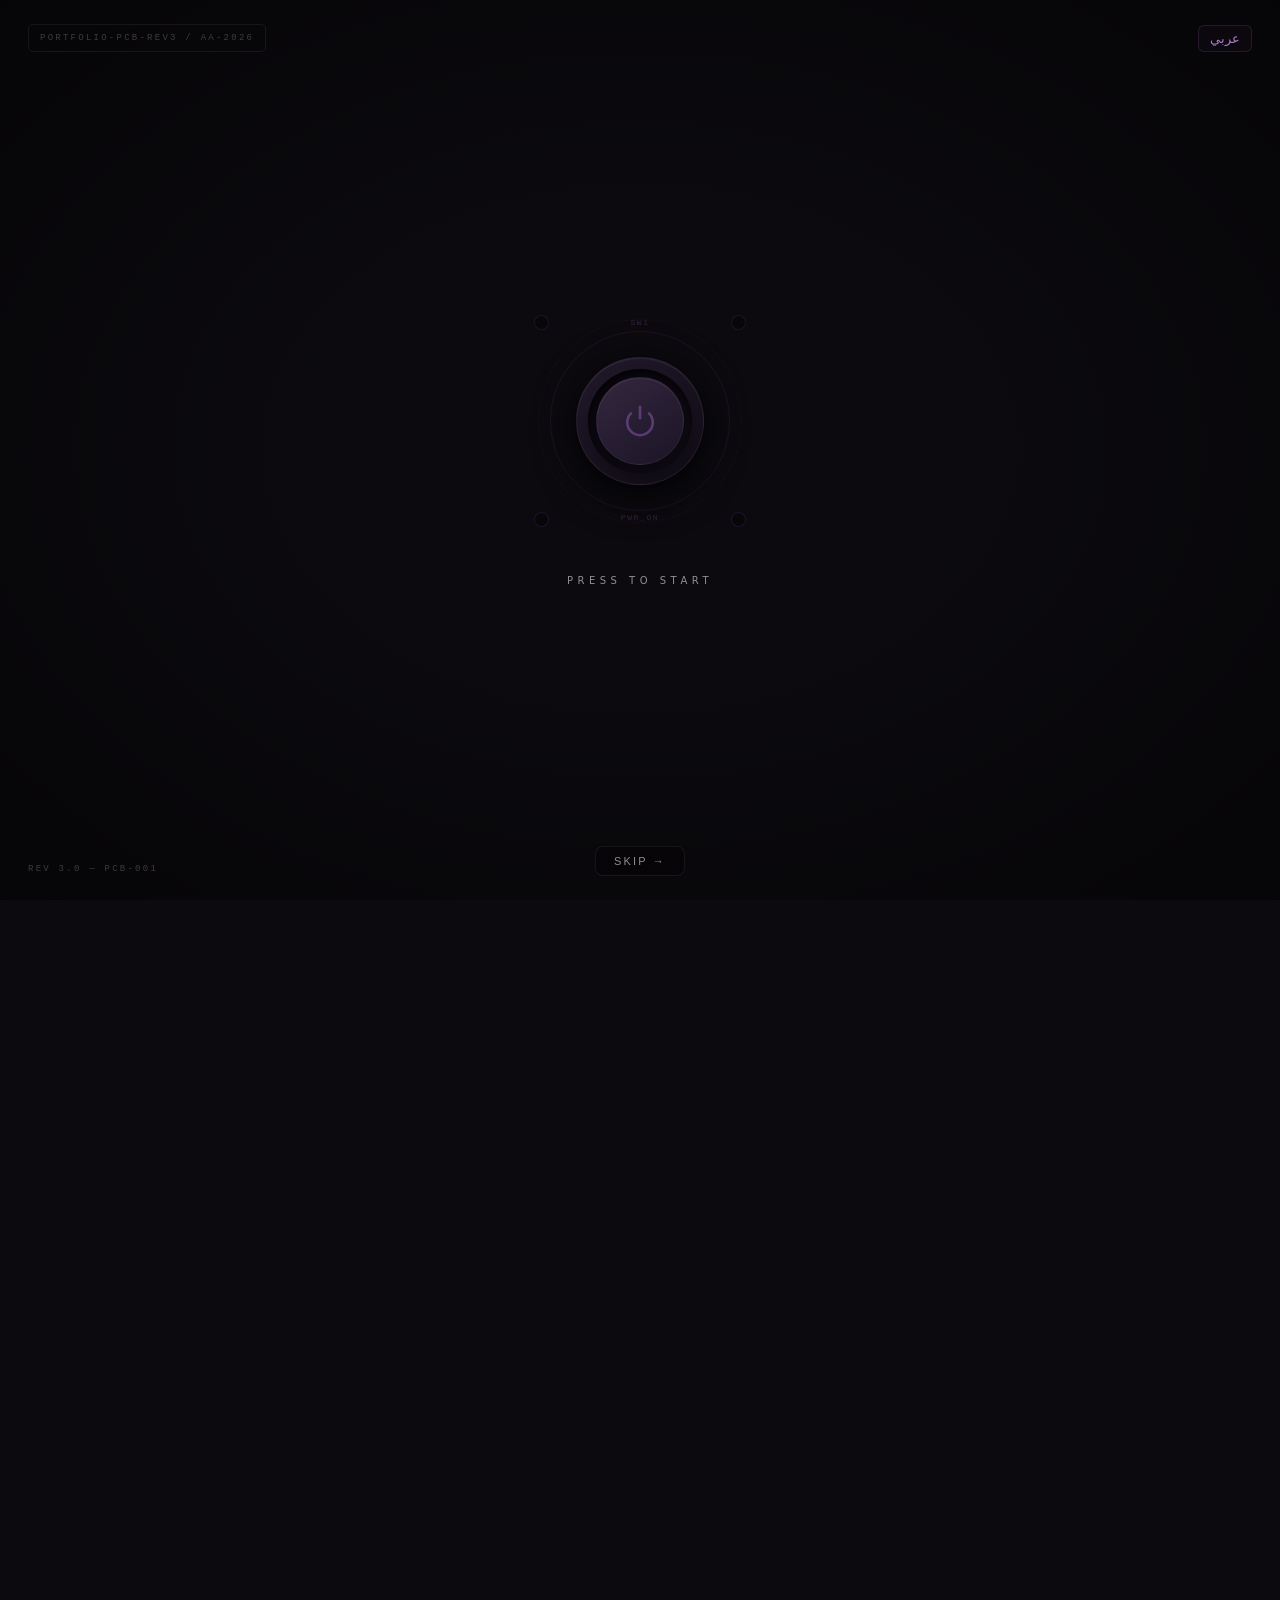
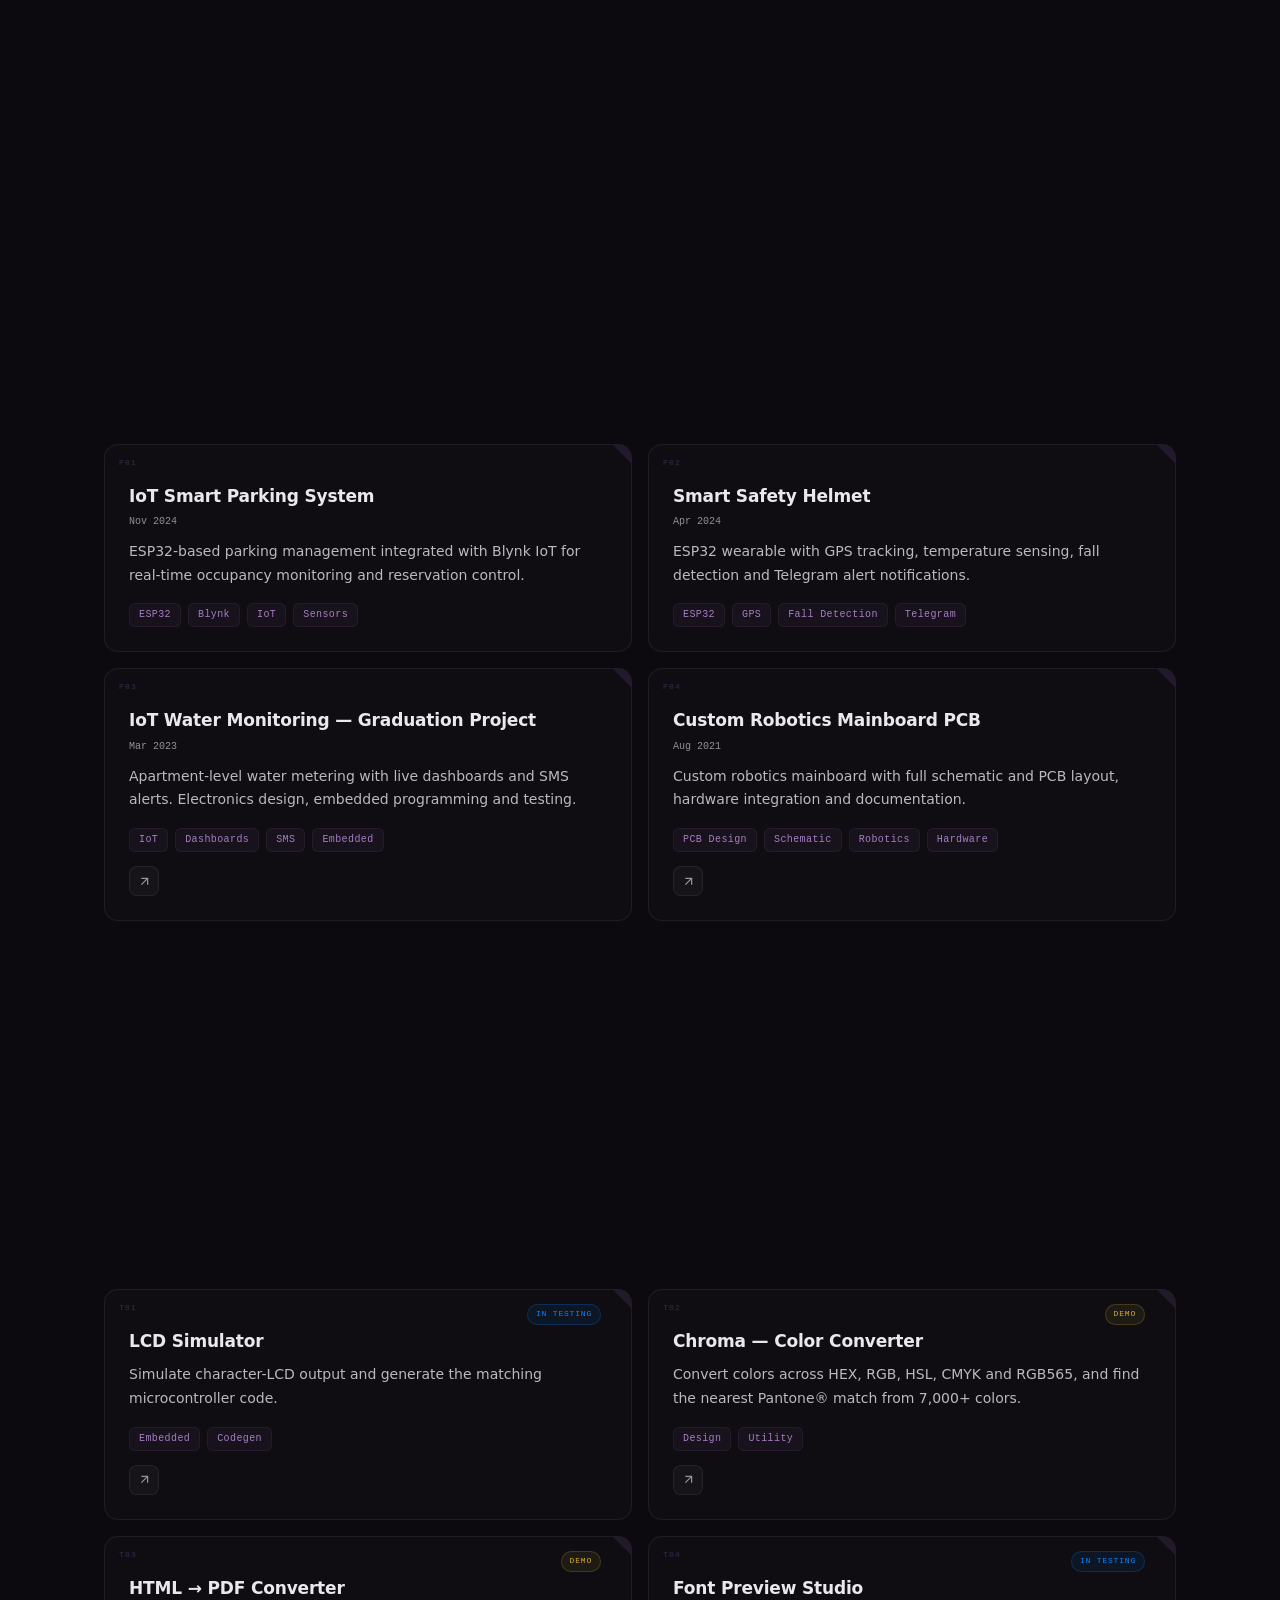
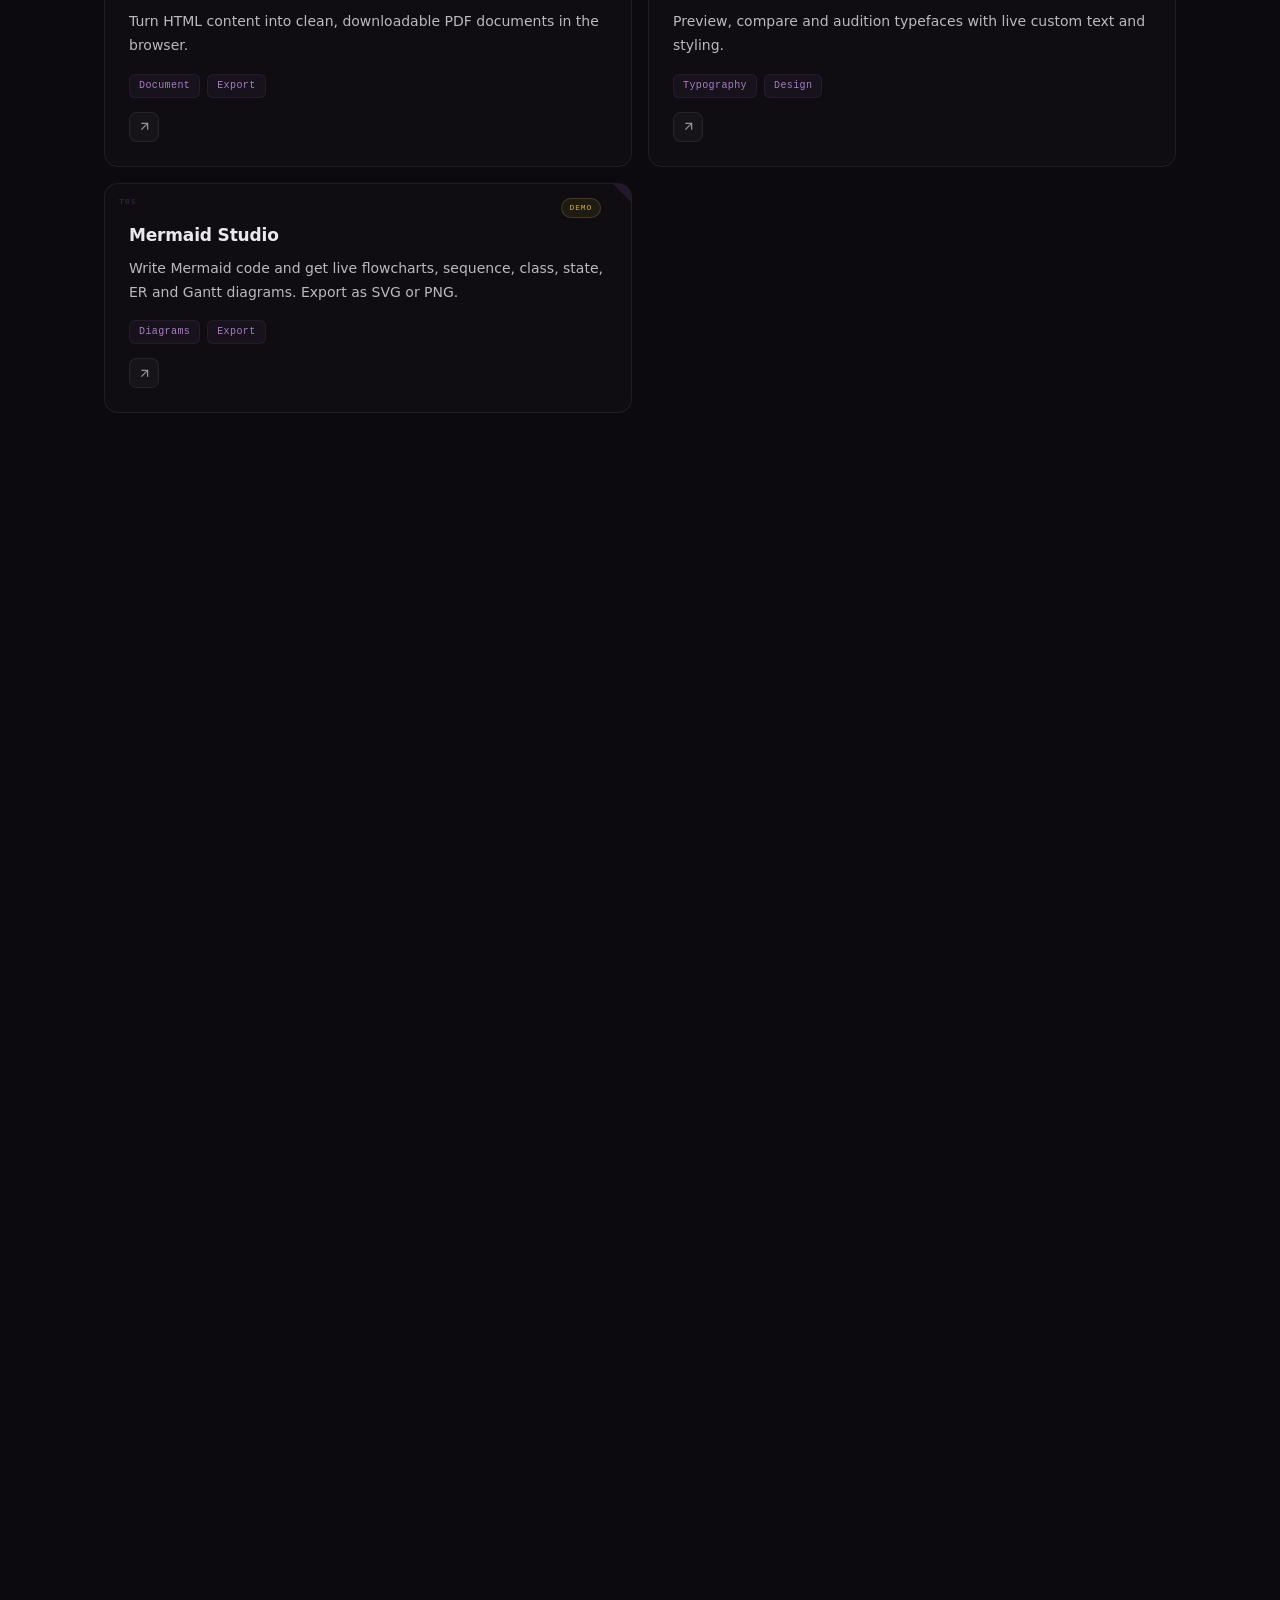
==== commit 1b3cc29e: "Add files via upload" ====
--- a/tools/chroma-color-converter/index.html
+++ b/tools/chroma-color-converter/index.html
@@ -1,491 +1,1592 @@
-<!DOCTYPE html>
-<html lang="en">
+<!doctype html>
+<html lang="en" dir="ltr">
 <head>
-<meta charset="UTF-8">
-<meta name="viewport" content="width=device-width, initial-scale=1.0">
-<title>Chroma — Color Converter</title>
-<meta name="description" content="Chroma — a fast, free color converter. Convert colors between HEX, RGB, HSL and print formats with a clean neon interface. Runs entirely in your browser." />
+<meta charset="UTF-8" />
+<script>
+  // Anchor every relative URL (fetch, href, src — including content.json,
+  // tool links, and this modal's model files) to the site's real root, not
+  // whatever fake /projects/... or /tools/... path the router later shows
+  // in the address bar via pushState/replaceState.
+  (function(){
+    window.APP_BASE = location.pathname.replace(/\/index\.html$/i,"").replace(/\/+$/,"");
+    var base = document.createElement("base");
+    base.href = location.origin + window.APP_BASE + "/";
+    document.head.appendChild(base);
+  })();
+</script>
+<meta name="viewport" content="width=device-width, initial-scale=1.0" />
+<meta name="description" content="Abdullah Alshenaifi (عبدالله الشنيفي) — Electronics Engineer. Embedded systems, IoT, PCB design, robotics, and 3D printing." />
+<meta http-equiv="Content-Security-Policy" content="default-src 'self'; script-src 'self' 'unsafe-inline' https://cdn.jsdelivr.net; style-src 'self' 'unsafe-inline' https://fonts.googleapis.com; font-src https://fonts.gstatic.com; img-src 'self' data: https:; frame-src 'self' https://p3d.in https://drive.google.com https://*.netlify.app; connect-src 'self' https://formspree.io https://aashenaifi.netlify.app; worker-src 'self' blob:; object-src 'none'; base-uri 'self'" />
+<title>Abdullah Alshenaifi (عبدالله الشنيفي) — Electronics Engineer</title>
+<link rel="icon" href="favicon.svg" type="image/svg+xml" />
+<link rel="apple-touch-icon" href="favicon.svg" />
+
+<!-- ══════════ SEO / GEO / AEO ══════════ -->
 <meta name="author" content="Abdullah Alshenaifi" />
-<meta name="robots" content="index, follow, max-image-preview:large" />
+<meta name="keywords" content="Abdullah Alshenaifi, عبدالله الشنيفي, عبد الله الشنيفي, الشنيفي, AAShenaifi, Abdullah Al-Shenaifi, Abdulla Alshenaifi, Electronics Engineer, مهندس إلكترونيات, مهندس الكترونيات, Embedded Systems, أنظمة مدمجة, IoT, إنترنت الأشياء, PCB Design, تصميم دوائر, Robotics, روبوتات, Industrial Automation, أتمتة صناعية, 3D Printing, طباعة ثلاثية الأبعاد, Arduino, أردوينو, Mechatronics, ميكاترونكس, Saudi Arabia, السعودية, الرياض, IEEE" />
+<meta name="robots" content="index, follow, max-image-preview:large, max-snippet:-1, max-video-preview:-1" />
 <meta name="theme-color" content="#0c0a0f" />
-<link rel="canonical" href="https://aashenaifi.com/tools/chroma-color-converter/" />
-<link rel="icon" href="../../favicon.svg" type="image/svg+xml" />
-<meta property="og:type" content="website" />
+<link rel="canonical" href="https://aashenaifi.com/" />
+<link rel="alternate" hreflang="en" href="https://aashenaifi.com/" />
+<link rel="alternate" hreflang="ar" href="https://aashenaifi.com/" />
+<link rel="alternate" hreflang="x-default" href="https://aashenaifi.com/" />
+
+<!-- Open Graph -->
+<meta property="og:type" content="profile" />
 <meta property="og:site_name" content="Abdullah Alshenaifi" />
-<meta property="og:title" content="Chroma — Color Converter" />
-<meta property="og:description" content="Convert colors between HEX, RGB, HSL and print formats — free, fast, in your browser." />
-<meta property="og:url" content="https://aashenaifi.com/tools/chroma-color-converter/" />
+<meta property="og:title" content="Abdullah Alshenaifi (عبدالله الشنيفي) — Electronics Engineer" />
+<meta property="og:description" content="Electronics Engineer & IEEE member specializing in embedded systems, IoT, industrial automation, robotics and 3D printing. Hardware from prototype to reliable deployment." />
+<meta property="og:url" content="https://aashenaifi.com/" />
 <meta property="og:image" content="https://aashenaifi.com/og-image.png" />
+<meta property="og:image:secure_url" content="https://aashenaifi.com/og-image.png" />
+<meta property="og:image:type" content="image/png" />
+<meta property="og:image:width" content="1200" />
+<meta property="og:image:height" content="630" />
+<meta property="og:image:alt" content="Abdullah Alshenaifi — Electronics Engineer. Embedded Systems · IoT · PCB · Robotics." />
+<meta property="og:locale" content="en_US" />
+<meta property="og:locale:alternate" content="ar_SA" />
+<meta property="profile:first_name" content="Abdullah" />
+<meta property="profile:last_name" content="Alshenaifi" />
+
+<!-- Twitter / X card -->
 <meta name="twitter:card" content="summary_large_image" />
-<meta name="twitter:title" content="Chroma — Color Converter" />
-<meta name="twitter:description" content="Convert colors between HEX, RGB, HSL and print formats — free, in your browser." />
+<meta name="twitter:title" content="Abdullah Alshenaifi (عبدالله الشنيفي) — Electronics Engineer" />
+<meta name="twitter:description" content="Electronics Engineer & IEEE member — embedded systems, IoT, PCB design, robotics, industrial automation, 3D printing." />
 <meta name="twitter:image" content="https://aashenaifi.com/og-image.png" />
+<meta name="twitter:image:alt" content="Abdullah Alshenaifi — Electronics Engineer" />
+<meta name="twitter:site" content="@aashenaifi" />
+<meta name="twitter:creator" content="@aashenaifi" />
+
+<link rel="preconnect" href="https://fonts.googleapis.com" />
+<link rel="preconnect" href="https://fonts.gstatic.com" crossorigin />
+<link href="https://fonts.googleapis.com/css2?family=Cairo:wght@300;400;500;600;700;800;900&family=JetBrains+Mono:wght@300;400;500&display=swap" rel="stylesheet" />
+<script type="module" src="https://cdn.jsdelivr.net/npm/@google/model-viewer@3.5.0/dist/model-viewer.min.js"></script>
+
+<!-- ══════════ STRUCTURED DATA (Schema.org / JSON-LD) — powers Google rich results + AI answer engines ══════════ -->
 <script type="application/ld+json">
-{"@context":"https://schema.org","@type":"WebApplication","name":"Chroma — Color Converter","url":"https://aashenaifi.com/tools/chroma-color-converter/","description":"A fast, free color converter. Convert colors between HEX, RGB, HSL and print formats in your browser.","applicationCategory":"DesignApplication","operatingSystem":"Any (web browser)","offers":{"@type":"Offer","price":"0","priceCurrency":"USD"},"author":{"@type":"Person","name":"Abdullah Alshenaifi","url":"https://aashenaifi.com/"},"isPartOf":{"@type":"WebSite","url":"https://aashenaifi.com/"}}
+{
+  "@context": "https://schema.org",
+  "@graph": [
+    {
+      "@type": "Person",
+      "@id": "https://aashenaifi.com/#person",
+      "name": "Abdullah Alshenaifi",
+      "alternateName": ["عبدالله الشنيفي", "عبد الله الشنيفي", "الشنيفي", "Abdullah Al-Shenaifi", "Abdulla Alshenaifi", "AAShenaifi"],
+      "url": "https://aashenaifi.com/",
+      "image": "https://aashenaifi.com/og-image.png",
+      "jobTitle": "Electronics Engineer",
+      "description": "Electronics Engineer & IEEE Professional Member specializing in embedded systems, IoT, industrial automation, robotics, PCB design and 3D printing. Designs and builds hardware that bridges the physical and digital worlds — from prototype to reliable deployment.",
+      "email": "mailto:abdullah@aashenaifi.com",
+      "telephone": "+966554337765",
+      "knowsLanguage": ["ar", "en"],
+      "nationality": { "@type": "Country", "name": "Saudi Arabia" },
+      "address": { "@type": "PostalAddress", "addressCountry": "SA" },
+      "worksFor": {
+        "@type": "Organization",
+        "name": "The National Company for Glass Industries (Zoujaj)"
+      },
+      "memberOf": [
+        { "@type": "Organization", "name": "IEEE", "url": "https://www.ieee.org/" },
+        { "@type": "Organization", "name": "Saudi Council of Engineers (SEC)", "url": "https://www.saudieng.sa/" }
+      ],
+      "hasCredential": {
+        "@type": "EducationalOccupationalCredential",
+        "credentialCategory": "Professional Accreditation",
+        "recognizedBy": { "@type": "Organization", "name": "Saudi Council of Engineers (SEC)" }
+      },
+      "knowsAbout": [
+        "Electronics Engineering",
+        "Embedded Systems",
+        "Internet of Things (IoT)",
+        "Industrial Automation",
+        "Robotics",
+        "Control Systems",
+        "PCB Design",
+        "3D Printing",
+        "Arduino Programming",
+        "Mechatronics"
+      ],
+      "sameAs": [
+        "https://www.linkedin.com/in/AAShenaifi",
+        "https://github.com/AAShenaifi",
+        "https://x.com/aashenaifi",
+        "https://www.youtube.com/@AAShenaifi",
+        "https://instagram.com/AAShenaifi",
+        "https://t.me/AAShenaifi"
+      ]
+    },
+    {
+      "@type": "WebSite",
+      "@id": "https://aashenaifi.com/#website",
+      "url": "https://aashenaifi.com/",
+      "name": "Abdullah Alshenaifi — Electronics Engineer",
+      "alternateName": ["عبدالله الشنيفي", "موقع عبدالله الشنيفي"],
+      "description": "Portfolio of Abdullah Alshenaifi, Electronics Engineer: embedded systems, IoT, robotics, PCB design, and free browser-based engineering tools.",
+      "inLanguage": ["en", "ar"],
+      "author": { "@id": "https://aashenaifi.com/#person" },
+      "publisher": { "@id": "https://aashenaifi.com/#person" }
+    },
+    {
+      "@type": "ProfilePage",
+      "@id": "https://aashenaifi.com/#webpage",
+      "url": "https://aashenaifi.com/",
+      "name": "Abdullah Alshenaifi — Electronics Engineer",
+      "isPartOf": { "@id": "https://aashenaifi.com/#website" },
+      "about": { "@id": "https://aashenaifi.com/#person" },
+      "primaryImageOfPage": "https://aashenaifi.com/og-image.png",
+      "inLanguage": "en"
+    }
+  ]
+}
 </script>
-<link rel="preconnect" href="https://fonts.googleapis.com">
-<link rel="preconnect" href="https://fonts.gstatic.com" crossorigin>
-<link href="https://fonts.googleapis.com/css2?family=Space+Grotesk:wght@400;500;600;700&family=JetBrains+Mono:wght@400;500;700&display=swap" rel="stylesheet">
+
+<!-- ══════════ FAQ STRUCTURED DATA (AEO — helps answer engines cite direct answers) ══════════ -->
+<script type="application/ld+json">
+{
+  "@context": "https://schema.org",
+  "@type": "FAQPage",
+  "mainEntity": [
+    {
+      "@type": "Question",
+      "name": "Who is Abdullah Alshenaifi?",
+      "acceptedAnswer": {
+        "@type": "Answer",
+        "text": "Abdullah Alshenaifi (عبدالله الشنيفي) is a Saudi Electronics Engineer and IEEE Professional Member specializing in embedded systems, IoT, industrial automation, robotics, PCB design, and 3D printing. He is professionally accredited by the Saudi Council of Engineers."
+      }
+    },
+    {
+      "@type": "Question",
+      "name": "من هو عبدالله الشنيفي؟",
+      "acceptedAnswer": {
+        "@type": "Answer",
+        "text": "عبدالله الشنيفي مهندس إلكترونيات سعودي وعضو محترف في IEEE، متخصص في الأنظمة المدمجة وإنترنت الأشياء والأتمتة الصناعية والروبوتات وتصميم الدوائر (PCB) والطباعة ثلاثية الأبعاد، ومعتمد مهنيًا من الهيئة السعودية للمهندسين."
+      }
+    },
+    {
+      "@type": "Question",
+      "name": "What does Abdullah Alshenaifi specialize in?",
+      "acceptedAnswer": {
+        "@type": "Answer",
+        "text": "He specializes in embedded systems, Internet of Things (IoT), industrial automation, robotics, control systems, PCB design, Arduino programming, mechatronics, and 3D printing — designing and building hardware from prototype to reliable deployment."
+      }
+    },
+    {
+      "@type": "Question",
+      "name": "How can I contact Abdullah Alshenaifi?",
+      "acceptedAnswer": {
+        "@type": "Answer",
+        "text": "You can reach Abdullah Alshenaifi by email at abdullah@aashenaifi.com, or connect via LinkedIn (linkedin.com/in/AAShenaifi), GitHub (github.com/AAShenaifi), or the contact form on aashenaifi.com."
+      }
+    },
+    {
+      "@type": "Question",
+      "name": "What free tools does Abdullah Alshenaifi offer?",
+      "acceptedAnswer": {
+        "@type": "Answer",
+        "text": "He builds free browser-based engineering tools including an LCD Simulator, a Chroma color converter, an HTML-to-PDF converter, a Font Preview Studio, and a Mermaid diagram editor, all available at aashenaifi.com/tools."
+      }
+    }
+  ]
+}
+</script>
+
 <style>
-  :root{
-    --bg:#0e0e16;--bg2:#15151f;--panel:#181824;--panel2:#1f1f2e;
-    --line:#2a2a3d;--line2:#363650;
-    --purple:#80519f;--violet:#a87fc4;--cyan:#6bfffd;
-    --text:#f1f1f7;--muted:#8a8aa3;--muted2:#5d5d78;
-    --grad:linear-gradient(135deg,var(--cyan),var(--violet));
-    --mono:'JetBrains Mono',ui-monospace,Menlo,Consolas,monospace;
-    --disp:'Space Grotesk',Helvetica,Arial,sans-serif;
-    --body:Helvetica,Arial,sans-serif;
-  }
-  *{box-sizing:border-box;margin:0;padding:0}
-  body{
-    background:
-      radial-gradient(1200px 600px at 80% -10%, rgba(168,127,196,.10), transparent 60%),
-      radial-gradient(900px 500px at -5% 20%, rgba(107,255,253,.07), transparent 55%),
-      var(--bg);
-    color:var(--text);font-family:var(--body);line-height:1.5;min-height:100vh;-webkit-font-smoothing:antialiased;
-  }
-  .wrap{max-width:1180px;margin:0 auto;padding:28px 22px 80px}
-
-  header.top{display:flex;align-items:center;justify-content:space-between;gap:16px;margin-bottom:22px;flex-wrap:wrap}
-  .brand{display:flex;align-items:center;gap:13px}
-  .logo{width:42px;height:42px;border-radius:11px;display:grid;place-items:center;background:var(--grad);box-shadow:0 6px 22px rgba(168,127,196,.30)}
-  .logo svg{width:24px;height:24px;display:block}
-  .brand h1{font-family:var(--disp);font-weight:700;font-size:21px;letter-spacing:-.3px;line-height:1}
-  .brand .sub{font-family:var(--mono);font-size:11px;color:var(--muted);letter-spacing:.5px;margin-top:3px}
-  .tagchip{font-family:var(--mono);font-size:11px;color:var(--cyan);border:1px solid var(--line2);padding:7px 12px;border-radius:999px;background:rgba(107,255,253,.05)}
-
-  .hint{font-family:var(--mono);font-size:11px;color:var(--muted2);margin-bottom:14px}
-  .hint b{color:var(--cyan);font-weight:500}
-
-  .inbar{display:flex;gap:10px;align-items:stretch;margin-bottom:22px;flex-wrap:wrap}
-  .inbar .field{flex:1;min-width:240px;position:relative}
-  .inbar input{width:100%;font-family:var(--mono);font-size:16px;color:var(--text);background:var(--panel);border:1px solid var(--line);border-radius:13px;padding:15px 16px 15px 46px;outline:none;transition:border-color .15s, box-shadow .15s}
-  .inbar input:focus{border-color:var(--violet);box-shadow:0 0 0 3px rgba(168,127,196,.18)}
-  .inbar .ic{position:absolute;left:15px;top:50%;transform:translateY(-50%);color:var(--muted);font-family:var(--mono);font-size:15px}
-  .detect{font-family:var(--mono);font-size:11px;color:var(--muted2);position:absolute;right:14px;top:50%;transform:translateY(-50%);pointer-events:none}
-  .detect b{color:var(--cyan);font-weight:500}
-  .randbtn{font-family:var(--mono);font-size:13px;color:var(--text);background:var(--panel);border:1px solid var(--line);border-radius:13px;padding:0 18px;cursor:pointer;display:flex;align-items:center;gap:8px;transition:border-color .15s,background .15s}
-  .randbtn:hover{border-color:var(--violet);background:var(--panel2)}
-
-  .main{display:grid;grid-template-columns:340px 1fr;gap:22px;align-items:start}
-  @media(max-width:880px){.main{grid-template-columns:1fr}}
-
-  .card{background:var(--panel);border:1px solid var(--line);border-radius:18px;padding:18px}
-  .card h2{font-family:var(--disp);font-weight:600;font-size:13px;letter-spacing:.6px;text-transform:uppercase;color:var(--muted);margin-bottom:14px;display:flex;align-items:center;gap:8px}
-  .card h2 .dot{width:6px;height:6px;border-radius:50%;background:var(--grad)}
-
-  .swatch{height:130px;border-radius:14px;border:1px solid var(--line2);margin-bottom:14px;position:relative;overflow:hidden;transition:background .12s}
-  .swatch .hexlbl{position:absolute;left:14px;bottom:12px;font-family:var(--mono);font-weight:700;font-size:20px;text-shadow:0 1px 8px rgba(0,0,0,.55);letter-spacing:.5px}
-  .swatch .q565{position:absolute;right:14px;bottom:12px;font-family:var(--mono);font-size:10px;text-align:right;line-height:1.5;text-shadow:0 1px 8px rgba(0,0,0,.55);opacity:.9}
-
-  .wheelwrap{display:flex;flex-direction:column;align-items:center;gap:14px}
-  #wheel{touch-action:none;cursor:crosshair;display:block;border-radius:50%}
-  .vbar{width:100%}
-  .slider{display:flex;align-items:center;gap:10px;margin-top:9px}
-  .slider label{font-family:var(--mono);font-size:11px;color:var(--muted);width:14px;text-align:center}
-  .slider input[type=range]{-webkit-appearance:none;appearance:none;flex:1;height:8px;border-radius:6px;outline:none;cursor:pointer;background:var(--line)}
-  .slider input[type=range]::-webkit-slider-thumb{-webkit-appearance:none;width:16px;height:16px;border-radius:50%;background:#fff;border:2px solid var(--bg);box-shadow:0 1px 6px rgba(0,0,0,.5);cursor:pointer}
-  .slider input[type=range]::-moz-range-thumb{width:16px;height:16px;border-radius:50%;background:#fff;border:2px solid var(--bg);box-shadow:0 1px 6px rgba(0,0,0,.5);cursor:pointer}
-  .slider .num{font-family:var(--mono);font-size:11px;color:var(--text);width:34px;text-align:right}
-
-  .rows{display:flex;flex-direction:column;gap:9px}
-  .row{display:grid;grid-template-columns:104px 1fr auto;align-items:center;gap:10px;background:var(--panel2);border:1px solid var(--line);border-radius:12px;padding:9px 11px;transition:border-color .15s}
-  .row:hover{border-color:var(--line2)}
-  .row .name{font-family:var(--mono);font-size:11px;color:var(--muted);letter-spacing:.3px;user-select:none}
-  .row .name b{display:block;color:var(--cyan);font-weight:500;font-size:11px}
-  .row input.val{font-family:var(--mono);font-size:14px;color:var(--text);background:transparent;border:1px solid transparent;border-radius:8px;padding:6px 9px;width:100%;outline:none;transition:border-color .14s,background .14s}
-  .row input.val:hover{background:rgba(255,255,255,.025)}
-  .row input.val:focus{border-color:var(--violet);background:var(--bg);box-shadow:0 0 0 2px rgba(168,127,196,.16)}
-  .row input.val.bad{border-color:#ff5b6e;background:rgba(255,91,110,.08);color:#ff8a96}
-  .copy{font-family:var(--mono);font-size:11px;color:var(--muted);background:transparent;border:1px solid var(--line2);border-radius:8px;padding:6px 11px;cursor:pointer;transition:all .14s;white-space:nowrap}
-  .copy:hover{color:var(--text);border-color:var(--violet);background:rgba(168,127,196,.10)}
-  .copy.ok{color:var(--cyan);border-color:var(--cyan);background:rgba(107,255,253,.10)}
-
-  .grp{margin-bottom:16px}
-  .grp:last-child{margin-bottom:0}
-  .grplabel{font-family:var(--disp);font-weight:600;font-size:11px;letter-spacing:.7px;text-transform:uppercase;color:var(--muted2);margin:0 2px 9px}
-
-  .bits{background:linear-gradient(180deg,var(--panel),var(--bg2));border:1px solid var(--line2);border-radius:18px;padding:20px;margin-top:22px;overflow:hidden}
-  .bits h2{margin-bottom:4px}
-  .bits .why{font-family:var(--mono);font-size:11px;color:var(--muted);margin-bottom:18px}
-  .channel{margin-bottom:15px}
-  .chlabel{display:flex;justify-content:space-between;align-items:baseline;margin-bottom:6px}
-  .chlabel .nm{font-family:var(--mono);font-size:12px;font-weight:700}
-  .chlabel .meta{font-family:var(--mono);font-size:10px;color:var(--muted2)}
-  .bitrow{display:flex;gap:3px;flex-wrap:wrap}
-  .bit{flex:1;min-width:0;aspect-ratio:1/1.15;border-radius:4px;display:grid;place-items:center;font-family:var(--mono);font-size:11px;font-weight:700;border:1px solid var(--line);transition:all .18s}
-  .bit.on{color:#0e0e16}.bit.off{color:var(--muted2);background:var(--bg2)}
-  .bit.drop{opacity:.22;position:relative}
-  .bit.drop::after{content:'';position:absolute;inset:0;background:repeating-linear-gradient(45deg,transparent,transparent 3px,var(--line2) 3px,var(--line2) 4px);border-radius:4px}
-  .bitrow.r .bit.on{background:#ff5b6e}.bitrow.g .bit.on{background:#5bff8d}.bitrow.b .bit.on{background:#5b9bff}
-  .packed{margin-top:4px;padding-top:16px;border-top:1px dashed var(--line2)}
-  .packed .chlabel .nm{color:var(--cyan)}
-  .bitrow.p .bit{font-size:10px}
-  .bitrow.p .bit.r{background:rgba(255,91,110,.85);color:#0e0e16}
-  .bitrow.p .bit.g{background:rgba(91,255,141,.85);color:#0e0e16}
-  .bitrow.p .bit.b{background:rgba(91,155,255,.85);color:#0e0e16}
-  .bitrow.p .bit.off{background:var(--bg2);color:var(--muted2)}
-  .packresult{display:flex;gap:14px;flex-wrap:wrap;margin-top:16px}
-  .packbox{flex:1;min-width:170px;background:var(--panel2);border:1px solid var(--line);border-radius:12px;padding:12px 14px}
-  .packbox .k{font-family:var(--mono);font-size:10px;color:var(--muted);letter-spacing:.4px;margin-bottom:7px;line-height:1.4}
-  .packbox .v{display:flex;align-items:center;gap:8px}
-  .packbox .v input{font-family:var(--mono);font-size:18px;font-weight:700;color:var(--text);background:transparent;border:1px solid transparent;border-radius:7px;padding:4px 7px;width:100%;outline:none;transition:border-color .14s,background .14s}
-  .packbox .v input:focus{border-color:var(--violet);background:var(--bg);box-shadow:0 0 0 2px rgba(168,127,196,.16)}
-  .packbox .v input.bad{border-color:#ff5b6e;background:rgba(255,91,110,.08);color:#ff8a96}
-  .packbox.hl{border-color:var(--violet);background:rgba(168,127,196,.07)}
-  .packbox.swap{border-color:var(--cyan);background:rgba(107,255,253,.06)}
-
-  .matchgrid{display:grid;grid-template-columns:repeat(auto-fit,minmax(230px,1fr));gap:14px;margin-top:22px}
-  .match{background:var(--panel);border:1px solid var(--line);border-radius:16px;padding:16px;display:flex;gap:14px;align-items:center}
-  .match .chip{width:64px;height:64px;border-radius:12px;border:1px solid var(--line2);flex-shrink:0}
-  .match .info{min-width:0}
-  .match .info .lab{font-family:var(--disp);font-weight:600;font-size:10px;letter-spacing:.7px;text-transform:uppercase;color:var(--muted2);margin-bottom:4px}
-  .match .info .nm{font-family:var(--mono);font-size:15px;font-weight:700;color:var(--text);white-space:nowrap;overflow:hidden;text-overflow:ellipsis}
-  .match .info .hx{font-family:var(--mono);font-size:12px;color:var(--cyan);margin-top:3px}
-  .match .info .de{font-family:var(--mono);font-size:10px;color:var(--muted);margin-top:4px}
-
-  .foot{margin-top:34px;font-family:var(--mono);font-size:11px;color:var(--muted2);line-height:1.7;border-top:1px solid var(--line);padding-top:18px}
-  .foot b{color:var(--muted)}
-  .toast{position:fixed;bottom:24px;left:50%;transform:translateX(-50%) translateY(20px);background:var(--violet);color:#fff;font-family:var(--mono);font-size:13px;padding:11px 20px;border-radius:999px;box-shadow:0 8px 30px rgba(168,127,196,.4);opacity:0;pointer-events:none;transition:all .25s;z-index:50}
-  .toast.show{opacity:1;transform:translateX(-50%) translateY(0)}
-  .backbar{display:flex;align-items:center;gap:8px;margin-bottom:18px;
-    font-family:var(--mono);font-size:11px;letter-spacing:.05em;text-transform:uppercase;color:var(--muted)}
-  .backbar a{color:var(--violet);text-decoration:none;transition:opacity .15s}
-  .backbar a:hover{opacity:.75}
+/* ───────────────── TOKENS ───────────────── */
+:root{
+  --canvas:#0c0a0f;
+  --canvas2:#101010;
+  --surface:#16121d;
+  --mid:#2a1845;
+  --lav-800:#3d1d5e;
+  --lav:#80519f;          /* primary */
+  --lav-light:#a87fc4;
+  --lav-200:#e1cce8;
+  --white:#fefcff;
+  --blue:#0a84ff;         /* electric accent */
+  --gold:#d4af37;         /* highlight */
+  --line:rgba(225,204,232,0.08);
+  --line2:rgba(225,204,232,0.04);
+  --t-1:rgba(254,252,255,0.92);
+  --t-2:rgba(254,252,255,0.72);   /* ~7:1 — WCAG AAA for normal text */
+  --t-3:rgba(254,252,255,0.55);   /* ~5:1 — WCAG AA; non-essential labels */
+  --t-4:rgba(254,252,255,0.22);
+}
+*{box-sizing:border-box;margin:0;padding:0}
+html{scroll-behavior:smooth}
+body{
+  background:var(--canvas);
+  color:var(--t-1);
+  font-family:'Cairo',system-ui,sans-serif;
+  -webkit-font-smoothing:antialiased;
+  overflow-x:hidden;
+  line-height:1.6;
+}
+body.locked{overflow:hidden;height:100vh}
+.mono{font-family:'JetBrains Mono',monospace}
+a{color:inherit;text-decoration:none}
+img{display:block}
+::selection{background:rgba(128,81,159,0.4);color:var(--white)}
+::-webkit-scrollbar{width:8px}
+::-webkit-scrollbar-track{background:var(--canvas)}
+::-webkit-scrollbar-thumb{background:rgba(128,81,159,0.4);border-radius:4px}
+::-webkit-scrollbar-thumb:hover{background:rgba(128,81,159,0.6)}
+
+/* ───────────────── BG LAYERS ───────────────── */
+.bg-fixed{position:fixed;inset:0;z-index:0;pointer-events:none}
+.dotgrid{
+  position:absolute;inset:0;opacity:.5;
+  background:rgba(128,81,159,.16);
+  -webkit-mask-image:url("pcb-trace-pattern.svg");
+  mask-image:url("pcb-trace-pattern.svg");
+  -webkit-mask-repeat:repeat;
+  mask-repeat:repeat;
+  -webkit-mask-size:480px 395px;
+  mask-size:480px 395px;
+}
+.measgrid{
+  position:absolute;inset:0;
+  background-image:linear-gradient(rgba(128,81,159,.035) 1px,transparent 1px);
+  background-size:100% 70px;
+}
+.orb{position:absolute;border-radius:50%;filter:blur(90px);opacity:.5}
+.orb1{width:600px;height:600px;top:-10%;right:-8%;background:radial-gradient(circle,rgba(128,81,159,.22),transparent 70%)}
+.orb2{width:500px;height:500px;bottom:5%;left:-10%;background:radial-gradient(circle,rgba(10,132,255,.12),transparent 70%)}
+.scanline{position:fixed;left:0;right:0;top:0;height:2px;z-index:60;pointer-events:none;
+  background:linear-gradient(90deg,transparent,rgba(10,132,255,.18),transparent);
+  animation:scan 9s linear infinite}
+@keyframes scan{from{transform:translateY(-10px)}to{transform:translateY(100vh)}}
+
+/* ───────────────── KEYFRAMES ───────────────── */
+@keyframes floaty{0%,100%{transform:translateY(0)}50%{transform:translateY(-14px)}}
+@keyframes blink{0%,100%{opacity:1}50%{opacity:0}}
+@keyframes pulse{0%,100%{opacity:.5;transform:scale(1)}50%{opacity:1;transform:scale(1.12)}}
+@keyframes shimmer{0%{background-position:-200% 0}100%{background-position:200% 0}}
+@keyframes fadeUp{from{opacity:0;transform:translateY(24px)}to{opacity:1;transform:translateY(0)}}
+.reveal{opacity:0}
+.reveal.in{animation:fadeUp .7s cubic-bezier(.4,0,.2,1) forwards}
+
+/* ───────────────── BOOT / LAUNCH ───────────────── */
+#boot{position:fixed;inset:0;z-index:100;background:var(--canvas);display:flex;align-items:center;justify-content:center;
+  transition:opacity .7s ease,transform .7s ease}
+#boot.gone{opacity:0;transform:scale(1.02);pointer-events:none}
+.boot-vignette{position:absolute;inset:0;background:radial-gradient(ellipse 80% 80% at 50% 50%,transparent 30%,rgba(0,0,0,.7))}
+.boot-top,.boot-bot{position:absolute;left:28px;right:28px;display:flex;align-items:center;justify-content:space-between}
+.boot-top{top:24px}.boot-bot{bottom:24px}
+.chip{font-size:9px;letter-spacing:.25em;text-transform:uppercase;color:var(--t-4);
+  border:1px solid var(--line);border-radius:5px;padding:6px 11px}
+.idle{position:relative;z-index:2;display:flex;flex-direction:column;align-items:center;gap:42px}
+.pad{position:relative;width:220px;height:220px;display:flex;align-items:center;justify-content:center}
+.pad .ring{position:absolute;border-radius:50%}
+.pad .ring1{inset:20px;border:1px solid rgba(128,81,159,.12)}
+.pad .ring2{inset:8px;border:1px dashed rgba(128,81,159,.07)}
+.hole{position:absolute;width:15px;height:15px;border-radius:50%;border:1px solid rgba(128,81,159,.18);background:rgba(0,0,0,.4)}
+.refdes{position:absolute;font-size:8px;letter-spacing:.2em;color:rgba(128,81,159,.35);font-family:'JetBrains Mono',monospace}
+.pbtn{position:relative;width:128px;height:128px;border:none;background:none;cursor:pointer;border-radius:50%}
+.pbtn .glow{position:absolute;inset:-22px;border-radius:50%;background:radial-gradient(circle,rgba(128,81,159,.22),transparent 70%);opacity:0;transition:.3s}
+.pbtn:hover .glow{opacity:1}
+.pbtn .base{position:absolute;inset:0;border-radius:50%;background:linear-gradient(145deg,#221a2c,#0f0b14);
+  border:1px solid rgba(225,204,232,.08);box-shadow:0 10px 40px rgba(0,0,0,.9),inset 0 1px 0 rgba(255,255,255,.05)}
+.pbtn .groove{position:absolute;inset:12px;border-radius:50%;background:linear-gradient(145deg,#0a0810,#16101e);box-shadow:inset 0 3px 10px rgba(0,0,0,.9)}
+.pbtn .cap{position:absolute;inset:20px;border-radius:50%;display:flex;align-items:center;justify-content:center;
+  background:linear-gradient(145deg,#34273f,#1b1426);border:1px solid rgba(225,204,232,.06);
+  box-shadow:0 5px 18px rgba(0,0,0,.7),inset 0 1px 0 rgba(255,255,255,.06);transition:transform .15s,box-shadow .15s}
+.pbtn:hover .cap{transform:translateY(-2px)}
+.pbtn:active .cap{transform:translateY(3px);box-shadow:0 2px 8px rgba(0,0,0,.9),inset 0 3px 6px rgba(0,0,0,.7)}
+.pbtn svg{width:34px;height:34px;stroke:rgba(128,81,159,.6);transition:.2s}
+.pbtn:hover svg{stroke:var(--lav-light);filter:drop-shadow(0 0 8px rgba(128,81,159,.6))}
+.press{font-size:10px;letter-spacing:.45em;text-transform:uppercase;color:var(--t-3);animation:pulse 2.8s ease-in-out infinite}
+.skip{position:absolute;bottom:24px;left:50%;transform:translateX(-50%);font-size:11px;letter-spacing:.2em;
+  text-transform:uppercase;color:var(--t-3);border:1px solid var(--line);padding:8px 18px;border-radius:8px;
+  cursor:pointer;background:rgba(0,0,0,.3);transition:.2s;z-index:3}
+.skip:hover{color:var(--lav-light);border-color:rgba(128,81,159,.35)}
+/* boot terminal */
+#bootlog{position:relative;z-index:2;display:none;flex-direction:column;align-items:center;gap:20px}
+#bootLogo{height:150px;display:flex;align-items:center;justify-content:center}
+#bootLogo img{width:150px;height:150px;filter:drop-shadow(0 0 22px rgba(10,132,255,.45))}
+.leds{display:flex;gap:14px}
+.led-wrap{display:flex;flex-direction:column;align-items:center;gap:6px}
+.led{width:10px;height:10px;border-radius:50%;background:#1a1a1a}
+.led-wrap span{font-size:8px;letter-spacing:.15em;color:var(--t-4);font-family:'JetBrains Mono',monospace}
+.term{width:520px;max-width:90vw;border:1px solid var(--line);border-radius:10px;background:rgba(0,0,0,.5);overflow:hidden}
+.term-bar{display:flex;align-items:center;gap:7px;padding:9px 14px;border-bottom:1px solid var(--line2);background:rgba(0,0,0,.3)}
+.dot{width:8px;height:8px;border-radius:50%;background:rgba(255,255,255,.12)}
+.term-bar .lbl{font-size:10px;color:var(--t-4);margin-left:6px;font-family:'JetBrains Mono',monospace}
+.term-body{padding:16px;font-family:'JetBrains Mono',monospace;font-size:11.5px;line-height:1.7;min-height:170px}
+.term-body p{opacity:0}
+.cursor{display:inline-block;width:7px;height:14px;background:var(--lav-light);animation:blink 1.1s step-end infinite;vertical-align:middle}
+.bar{width:520px;max-width:90vw;height:2px;background:rgba(255,255,255,.06);border-radius:2px;overflow:hidden}
+.bar i{display:block;height:100%;width:0;background:linear-gradient(90deg,var(--lav),var(--blue),var(--lav));border-radius:2px;transition:width 2s cubic-bezier(.4,0,.2,1)}
+
+/* ───────────────── HEADER ───────────────── */
+header{position:fixed;top:0;left:0;right:0;z-index:50;backdrop-filter:blur(20px);
+  background:rgba(12,10,15,.82);border-bottom:1px solid var(--line2);transform:translateY(-70px);
+  transition:transform .5s cubic-bezier(.4,0,.2,1)}
+header.show{transform:translateY(0)}
+header .topline{position:absolute;top:0;left:0;right:0;height:1px;background:linear-gradient(90deg,transparent,var(--lav),var(--blue),transparent);opacity:.4}
+.hwrap{max-width:1120px;margin:0 auto;padding:0 24px;height:60px;display:flex;align-items:center;justify-content:space-between}
+.brand{display:flex;align-items:center;gap:11px}
+.brand img{width:30px;height:30px;object-fit:contain;filter:drop-shadow(0 0 6px rgba(128,81,159,.5))}
+.brand .nm{font-weight:700;font-size:14px;letter-spacing:-.01em}
+.brand .ti{font-family:'JetBrains Mono',monospace;font-size:9px;letter-spacing:.2em;text-transform:uppercase;color:var(--lav-light);margin-top:1px}
+nav{display:flex;align-items:center;gap:2px}
+nav button{position:relative;background:none;border:none;cursor:pointer;font-family:'Cairo',sans-serif;
+  font-size:14px;color:var(--t-3);padding:7px 13px;border-radius:7px;transition:color .2s,background .2s}
+nav button:hover{color:var(--t-2)}
+nav button.active{color:var(--lav-light);background:rgba(128,81,159,.1);border:1px solid rgba(128,81,159,.18)}
+.hctrl{display:flex;align-items:center;gap:8px}
+.langbtn{font-family:'Cairo',sans-serif;font-size:13px;letter-spacing:0;color:var(--lav-light);
+  border:1px solid rgba(128,81,159,.22);background:rgba(128,81,159,.05);padding:5px 11px;border-radius:6px;cursor:pointer;transition:.2s}
+.langbtn:hover{background:rgba(128,81,159,.14)}
+.burger{display:none;background:none;border:none;color:var(--t-2);cursor:pointer;padding:6px}
+.mobnav{display:none;flex-direction:column;border-top:1px solid var(--line2);padding:10px 18px;gap:2px}
+.mobnav button{text-align:start;background:none;border:none;color:var(--t-3);font-family:'Cairo',sans-serif;
+  font-size:15px;padding:11px 12px;border-radius:9px;cursor:pointer}
+.mobnav button.active{color:var(--lav-light);background:rgba(128,81,159,.1)}
+
+/* ───────────────── LAYOUT ───────────────── */
+main{position:relative;z-index:1}
+section{padding:110px 0;position:relative}
+.wrap{max-width:1120px;margin:0 auto;padding:0 24px}
+.wrap-narrow{max-width:680px;margin:0 auto;padding:0 24px}
+.eyebrow{display:flex;align-items:center;gap:12px;margin-bottom:16px}
+.eyebrow .ln{width:32px;height:1px;background:linear-gradient(90deg,var(--lav),transparent)}
+.eyebrow span{font-family:'JetBrains Mono',monospace;font-size:10px;letter-spacing:.35em;text-transform:uppercase;color:var(--lav-light)}
+.eyebrow.center{justify-content:center}
+.h2{font-weight:800;font-size:clamp(28px,4vw,42px);letter-spacing:-.02em;line-height:1.1;margin-bottom:8px}
+.sub{font-size:16px;color:var(--t-3);font-weight:300}
+.gold{color:var(--gold)}
+.acc{color:var(--lav-light)}
+
+/* ───────────────── HERO ───────────────── */
+#home{min-height:100vh;display:flex;align-items:center;padding-top:60px}
+.hero-grid{display:grid;grid-template-columns:1fr 360px;gap:56px;align-items:center}
+.hero-eyebrow{display:flex;align-items:center;gap:12px;margin-bottom:26px}
+.hero-eyebrow .ln{width:34px;height:1px;background:var(--lav)}
+.hero-eyebrow span{font-family:'JetBrains Mono',monospace;font-size:10px;letter-spacing:.35em;text-transform:uppercase;color:var(--lav-light)}
+.hname{font-weight:800;font-size:clamp(42px,7vw,78px);line-height:.98;letter-spacing:-.03em;margin-bottom:10px}
+.htitle{font-weight:500;font-size:clamp(19px,3vw,27px);color:var(--t-3);margin-bottom:26px}
+.hsum{font-size:16px;color:var(--t-2);font-weight:300;max-width:520px;margin-bottom:30px;line-height:1.75}
+/* oscilloscope */
+.scope{max-width:460px;margin-bottom:30px}
+.scope-top{display:flex;justify-content:space-between;margin-bottom:6px}
+.scope-top span{font-family:'JetBrains Mono',monospace;font-size:9px;letter-spacing:.1em}
+.scope-top .a{color:rgba(128,81,159,.6)}.scope-top .b{color:var(--t-4)}
+.scope-box{position:relative;border:1px solid rgba(128,81,159,.18);border-radius:10px;background:rgba(0,0,0,.4);overflow:hidden;height:96px}
+.scope-box canvas{width:100%;height:100%;display:block}
+.scope-grid{position:absolute;inset:0;pointer-events:none;
+  background-image:linear-gradient(rgba(128,81,159,.08) 1px,transparent 1px),linear-gradient(90deg,rgba(128,81,159,.08) 1px,transparent 1px);
+  background-size:100% 24px,46px 100%}
+.pills{display:flex;flex-wrap:wrap;gap:10px}
+.pill{display:flex;align-items:center;gap:8px;padding:7px 14px;border-radius:99px;font-family:'JetBrains Mono',monospace;font-size:11px;letter-spacing:.03em}
+.pill.green{background:rgba(34,197,94,.07);border:1px solid rgba(34,197,94,.16);color:rgba(74,222,128,.8)}
+.pill.lav{background:rgba(128,81,159,.07);border:1px solid rgba(128,81,159,.16);color:var(--t-2)}
+.pill .ld{width:6px;height:6px;border-radius:50%;background:#22c55e;animation:blink 2s ease-in-out infinite}
+/* right panel */
+.hero-right{display:flex;flex-direction:column;gap:26px}
+.model-wrap{position:relative;width:100%;height:240px}
+.model-wrap .mglow{position:absolute;inset:0;background:radial-gradient(circle,rgba(128,81,159,.25),transparent 65%);filter:blur(24px)}
+model-viewer{width:100%;height:100%;--poster-color:transparent;background:transparent;position:relative;z-index:1}
+.model-fallback{width:100%;height:100%;display:flex;align-items:center;justify-content:center;animation:floaty 6s ease-in-out infinite}
+.model-fallback img{width:75%;height:75%;object-fit:contain;filter:drop-shadow(0 0 30px rgba(128,81,159,.5))}
+model-viewer{cursor:grab}
+model-viewer:active{cursor:grabbing}
+.drag-hint{position:absolute;bottom:6px;left:50%;transform:translateX(-50%);z-index:2;display:flex;align-items:center;gap:7px;
+  font-family:'JetBrains Mono',monospace;font-size:9px;letter-spacing:.2em;color:var(--t-3);pointer-events:none;
+  padding:5px 11px;border-radius:99px;background:rgba(12,10,15,.6);border:1px solid var(--line);
+  backdrop-filter:blur(6px);transition:opacity .4s;animation:pulse 3s ease-in-out infinite}
+.drag-hint svg{width:13px;height:13px;color:var(--lav-light)}
+.drag-hint.hidden{opacity:0}
+.spec{border:1px solid var(--line);border-radius:14px;background:rgba(255,255,255,.012);padding:18px 20px}
+.spec-head{display:flex;align-items:center;justify-content:space-between;margin-bottom:12px}
+.spec-head span{font-family:'JetBrains Mono',monospace;font-size:9px;letter-spacing:.3em;color:var(--lav-light)}
+.spec-row{display:flex;justify-content:space-between;padding:9px 0;border-bottom:1px solid var(--line2);font-family:'JetBrains Mono',monospace;font-size:11.5px}
+.spec-row:last-child{border-bottom:none}
+.spec-row .k{color:var(--t-3);letter-spacing:.05em;text-transform:uppercase;font-size:10px}
+.spec-row .v{color:var(--t-2)}.spec-row .v.a{color:var(--lav-light)}
+
+/* ───────────────── ABOUT ───────────────── */
+.about-grid{display:grid;grid-template-columns:1fr 1fr;gap:40px;margin-top:8px}
+.bio{font-size:15.5px;color:var(--t-2);font-weight:300;line-height:1.85}
+.tl{position:relative;padding-inline-start:22px}
+.tl::before{content:"";position:absolute;inset-inline-start:4px;top:6px;bottom:6px;width:1px;background:linear-gradient(var(--lav),transparent)}
+.tl-item{position:relative;padding-bottom:22px}
+.tl-item:last-child{padding-bottom:0}
+.tl-item::before{content:"";position:absolute;inset-inline-start:-22px;top:6px;width:9px;height:9px;border-radius:50%;background:var(--lav);box-shadow:0 0 0 4px rgba(128,81,159,.12)}
+.tl-item h4{font-size:15px;font-weight:700}
+.tl-item h4 a{color:var(--lav-light)}
+.tl-item .role{font-family:'JetBrains Mono',monospace;font-size:11px;color:var(--t-3);margin-top:2px}
+.skills{display:flex;flex-wrap:wrap;gap:9px;margin-top:30px}
+.skill{font-family:'JetBrains Mono',monospace;font-size:12px;color:var(--t-2);padding:7px 13px;border-radius:8px;
+  background:rgba(128,81,159,.06);border:1px solid rgba(128,81,159,.14);transition:.2s}
+.skill:hover{border-color:rgba(128,81,159,.4);color:var(--lav-light);transform:translateY(-2px)}
+
+/* ───────────────── CARDS (projects/tools) ───────────────── */
+.cards{display:grid;grid-template-columns:1fr 1fr;gap:16px}
+.card{position:relative;border:1px solid var(--line);border-radius:14px;background:rgba(255,255,255,.014);
+  padding:24px;transition:.3s;overflow:hidden}
+.card:hover{border-color:rgba(128,81,159,.3);background:rgba(255,255,255,.03);box-shadow:0 0 34px rgba(128,81,159,.07)}
+.card .corner{position:absolute;top:0;inset-inline-end:0;width:0;height:0;border-style:solid;
+  border-width:0 18px 18px 0;border-color:transparent rgba(128,81,159,.18) transparent transparent;transition:.3s}
+.card:hover .corner{border-color:transparent rgba(128,81,159,.5) transparent transparent}
+.card .pnum{position:absolute;top:12px;inset-inline-start:14px;font-family:'JetBrains Mono',monospace;font-size:8px;letter-spacing:.15em;color:rgba(128,81,159,.4)}
+.card h3{font-size:17px;font-weight:700;margin:14px 0 4px;letter-spacing:-.01em;transition:.2s;padding-inline-end:24px}
+.card:hover h3{color:var(--lav-light)}
+.card .date{font-family:'JetBrains Mono',monospace;font-size:10px;color:var(--t-3);margin-bottom:10px}
+.card p{font-size:14px;color:var(--t-2);font-weight:300;margin-bottom:16px;line-height:1.7}
+.tags{display:flex;flex-wrap:wrap;gap:7px}
+.tag{font-family:'JetBrains Mono',monospace;font-size:10px;letter-spacing:.04em;color:var(--lav-light);
+  background:rgba(128,81,159,.07);border:1px solid rgba(128,81,159,.14);padding:3px 9px;border-radius:6px}
+.card .links{display:flex;gap:8px;margin-top:14px}
+.icbtn{width:30px;height:30px;border-radius:8px;display:flex;align-items:center;justify-content:center;
+  background:rgba(255,255,255,.03);border:1px solid var(--line);color:var(--t-3);transition:.2s}
+.icbtn:hover{color:var(--lav-light);border-color:rgba(128,81,159,.35);background:rgba(128,81,159,.1)}
+.icbtn svg{width:15px;height:15px}
+.badge{position:absolute;top:14px;inset-inline-end:30px;font-family:'JetBrains Mono',monospace;font-size:8px;letter-spacing:.1em;
+  text-transform:uppercase;padding:3px 8px;border-radius:99px}
+.badge.demo{color:var(--gold);background:rgba(212,175,55,.08);border:1px solid rgba(212,175,55,.22)}
+.badge.wip{color:var(--blue);background:rgba(10,132,255,.08);border:1px solid rgba(10,132,255,.22)}
+.tools-note{font-family:'JetBrains Mono',monospace;font-size:11px;color:var(--t-3);margin-top:18px;
+  padding:12px 16px;border-inline-start:2px solid rgba(212,175,55,.4);background:rgba(212,175,55,.03);border-radius:0 8px 8px 0}
+.card.clickable{cursor:pointer}
+
+/* ───────────────── IN-PAGE TOOL WORKSPACE ───────────────── */
+.tool-view{position:fixed;inset:0;z-index:250;display:none;flex-direction:column;background:var(--canvas)}
+.tool-view.open{display:flex}
+.tool-bar{display:flex;align-items:center;gap:12px;height:52px;padding:0 14px;flex-shrink:0;
+  background:rgba(12,10,15,.92);backdrop-filter:blur(20px);border-bottom:1px solid var(--line)}
+.tool-bar .tv-btn{height:34px;min-width:34px;padding:0 12px;border-radius:9px;display:flex;align-items:center;justify-content:center;gap:7px;
+  background:rgba(255,255,255,.03);border:1px solid var(--line);color:var(--t-2);cursor:pointer;transition:.2s;
+  font-family:'JetBrains Mono',monospace;font-size:11px;letter-spacing:.04em;text-decoration:none;white-space:nowrap}
+.tool-bar .tv-btn:hover{color:var(--lav-light);border-color:rgba(128,81,159,.35);background:rgba(128,81,159,.1)}
+.tool-bar .tv-btn svg{width:15px;height:15px;flex-shrink:0}
+.tool-bar .tv-title{flex:1;min-width:0;display:flex;align-items:baseline;gap:10px;overflow:hidden}
+.tool-bar .tv-title b{font-weight:700;font-size:15px;color:var(--t-1);white-space:nowrap;overflow:hidden;text-overflow:ellipsis}
+.tool-bar .tv-title span{font-family:'JetBrains Mono',monospace;font-size:10px;color:var(--t-3);letter-spacing:.08em;text-transform:uppercase;white-space:nowrap}
+.tool-view iframe{flex:1;width:100%;border:0;display:block;background:var(--canvas)}
+.tool-view .tv-load{position:absolute;inset:52px 0 0;display:flex;align-items:center;justify-content:center;
+  font-family:'JetBrains Mono',monospace;font-size:12px;color:var(--t-3);pointer-events:none;transition:opacity .3s}
+.tool-view.loaded .tv-load{opacity:0}
+@media(max-width:600px){.tool-bar .tv-title span,.tool-bar .tv-btn .tv-lbl{display:none}}
+
+/* ───────────────── PROJECT DETAIL MODAL ───────────────── */
+.proj-modal{position:fixed;inset:0;z-index:200;display:none;align-items:center;justify-content:center;padding:24px;
+  background:rgba(10,8,14,.82);backdrop-filter:blur(6px)}
+.proj-modal.open{display:flex}
+.proj-modal-box{position:relative;max-width:720px;width:100%;max-height:86vh;overflow-y:auto;
+  border:1px solid var(--line);border-radius:18px;background:#16121d;padding:32px;box-shadow:0 20px 60px rgba(0,0,0,.5)}
+.proj-modal-close{position:absolute;top:16px;inset-inline-end:16px;width:34px;height:34px;border-radius:9px;
+  display:flex;align-items:center;justify-content:center;background:rgba(255,255,255,.03);border:1px solid var(--line);
+  color:var(--t-3);cursor:pointer;transition:.2s}
+.proj-modal-close:hover{color:var(--lav-light);border-color:rgba(128,81,159,.35);background:rgba(128,81,159,.1)}
+.proj-modal-box h3{font-size:22px;font-weight:700;margin:0 40px 6px 0;letter-spacing:-.01em}
+.proj-modal-box .date{font-family:'JetBrains Mono',monospace;font-size:11px;color:var(--t-3);margin-bottom:16px}
+.proj-modal-gallery{display:grid;grid-template-columns:repeat(auto-fill,minmax(140px,1fr));gap:10px;margin-bottom:18px}
+.proj-modal-gallery img{width:100%;height:110px;object-fit:cover;border-radius:10px;border:1px solid var(--line);cursor:pointer;transition:.2s}
+.proj-modal-gallery img:hover{border-color:rgba(128,81,159,.4);transform:scale(1.02)}
+.proj-modal-box p{font-size:14.5px;color:var(--t-2);font-weight:300;margin-bottom:18px;line-height:1.8}
+.proj-embed{margin-bottom:18px;border-radius:12px;overflow:hidden;border:1px solid var(--line)}
+.proj-embed iframe{width:100%;height:420px;display:block;border:0;background:#0d0a12}
+.proj-pdf-frame{margin-top:18px;border:1px solid var(--line);border-radius:12px;overflow:hidden}
+.proj-pdf-frame.hidden{display:none}
+.proj-pdf-frame iframe{width:100%;height:60vh;min-height:420px;border:0;display:block;background:#0d0a12}
+
+/* image lightbox */
+.img-lightbox{position:fixed;inset:0;z-index:300;display:none;align-items:center;justify-content:center;padding:28px;
+  background:rgba(8,6,12,.92);backdrop-filter:blur(8px)}
+.img-lightbox.open{display:flex}
+.img-lightbox img{max-width:92vw;max-height:88vh;border-radius:12px;box-shadow:0 20px 60px rgba(0,0,0,.55);object-fit:contain}
+.img-lightbox-close{position:fixed;top:20px;inset-inline-end:20px;width:40px;height:40px;border-radius:10px;
+  display:flex;align-items:center;justify-content:center;background:rgba(255,255,255,.05);border:1px solid var(--line);
+  color:var(--t-2);cursor:pointer;transition:.2s}
+.img-lightbox-close:hover{color:var(--lav-light);border-color:rgba(128,81,159,.35);background:rgba(128,81,159,.1)}
+.proj-code{margin-top:18px;border-radius:12px;overflow:hidden;border:1px solid var(--line);background:#0d0a12}
+.proj-code-bar{display:flex;align-items:center;justify-content:space-between;padding:9px 14px;
+  border-bottom:1px solid var(--line);font-family:'JetBrains Mono',monospace;font-size:11px;color:var(--t-3)}
+.proj-code-bar a{color:var(--lav-light);text-decoration:none}
+.proj-code-bar a:hover{opacity:.75}
+.proj-code pre{margin:0;padding:16px;max-height:360px;overflow:auto}
+.proj-code code{font-family:'JetBrains Mono',monospace;font-size:12px;line-height:1.7;color:var(--t-2);white-space:pre}
+.proj-code.hidden{display:none}
+
+/* ───────────────── FORM ───────────────── */
+form{display:flex;flex-direction:column;gap:18px}
+.field label{display:block;font-family:'JetBrains Mono',monospace;font-size:10px;letter-spacing:.25em;text-transform:uppercase;color:var(--t-3);margin-bottom:8px}
+.field input,.field select,.field textarea{width:100%;padding:12px 15px;background:rgba(255,255,255,.025);
+  border:1px solid var(--line);border-radius:10px;color:var(--t-1);font-size:14px;font-family:'Cairo',sans-serif;outline:none;transition:.2s}
+.field textarea{resize:none;line-height:1.6}
+.field input:focus,.field select:focus,.field textarea:focus{border-color:rgba(128,81,159,.4);background:rgba(128,81,159,.05)}
+.field select{appearance:none;cursor:pointer}
+.field option{background:#16121d}
+.btn{display:inline-flex;align-items:center;justify-content:center;gap:9px;padding:13px 22px;border-radius:11px;
+  font-family:'Cairo',sans-serif;font-size:14px;font-weight:600;cursor:pointer;transition:.2s;border:1px solid rgba(128,81,159,.24);
+  background:rgba(128,81,159,.12);color:var(--lav-light)}
+.btn:hover{background:rgba(128,81,159,.22);box-shadow:0 0 22px rgba(128,81,159,.18)}
+.btn svg{width:16px;height:16px}
+.btn.gold{border-color:rgba(212,175,55,.28);background:rgba(212,175,55,.1);color:var(--gold)}
+.btn.gold:hover{background:rgba(212,175,55,.18);box-shadow:0 0 22px rgba(212,175,55,.15)}
+.btn.full{width:100%}
+
+/* ───────────────── CV ───────────────── */
+.cv-card{display:flex;align-items:center;gap:20px;flex-wrap:wrap;border:1px solid var(--line);border-radius:16px;
+  background:rgba(255,255,255,.015);padding:24px;max-width:640px}
+.cv-card-ic{width:54px;height:54px;border-radius:13px;flex-shrink:0;display:flex;align-items:center;justify-content:center;
+  background:rgba(128,81,159,.1);border:1px solid rgba(128,81,159,.2);color:var(--lav-light)}
+.cv-card-ic svg{width:26px;height:26px}
+.cv-card-meta{flex:1;min-width:160px}
+.cv-card-meta h3{font-size:14px;color:var(--t-1);letter-spacing:.02em;margin-bottom:4px}
+.cv-card-meta p{font-size:12.5px;color:var(--t-3);font-weight:300}
+.cv-card-actions{display:flex;gap:10px;flex-wrap:wrap}
+.cv-card-actions .btn{padding:10px 16px;font-size:13px}
+.cv-preview-frame{display:none;margin-top:22px;border:1px solid var(--line);border-radius:14px;overflow:hidden}
+.cv-preview-frame.show{display:block}
+.cv-preview-frame iframe{width:100%;height:76vh;min-height:520px;border:none;display:block}
+
+/* ───────────────── CONTACT ───────────────── */
+.contact-cards{display:grid;grid-template-columns:1fr 1fr;gap:12px;margin-bottom:30px}
+.cc{display:flex;align-items:center;gap:15px;padding:18px;border:1px solid var(--line);border-radius:16px;background:rgba(255,255,255,.015)}
+.cc .ci{width:42px;height:42px;border-radius:11px;flex-shrink:0;display:flex;align-items:center;justify-content:center;
+  background:rgba(128,81,159,.09);border:1px solid rgba(128,81,159,.18);color:var(--lav-light)}
+.cc .ci svg{width:19px;height:19px}
+.cc .cv-val{flex:1;min-width:0}
+.cc .cv-val p{font-size:14px;color:var(--t-1);white-space:nowrap;overflow:hidden;text-overflow:ellipsis;margin-bottom:3px}
+.copybtn{display:inline-flex;align-items:center;gap:6px;background:none;border:none;cursor:pointer;
+  font-family:'JetBrains Mono',monospace;font-size:10px;letter-spacing:.05em;color:var(--t-3);transition:.2s}
+.copybtn:hover{color:var(--lav-light)}.copybtn.done{color:rgba(74,222,128,.8)}
+.copybtn svg{width:12px;height:12px}
+.divider{display:flex;align-items:center;gap:16px;margin:28px 0}
+.divider .ln{flex:1;height:1px;background:var(--line2)}
+.divider span{font-family:'JetBrains Mono',monospace;font-size:9px;letter-spacing:.2em;color:var(--t-4)}
+.socials{display:flex;flex-wrap:wrap;justify-content:center;gap:11px;margin-bottom:30px}
+.soc{width:46px;height:46px;border-radius:12px;display:flex;align-items:center;justify-content:center;
+  background:rgba(255,255,255,.025);border:1px solid var(--line);color:var(--t-3);transition:.2s}
+.soc:hover{transform:translateY(-3px);background:rgba(255,255,255,.06);box-shadow:0 6px 16px rgba(0,0,0,.3)}
+.soc svg{width:20px;height:20px;display:block}
+.vcard-wrap{display:flex;justify-content:center}
+footer{margin-top:80px;padding-top:26px;border-top:1px solid var(--line2);text-align:center}
+footer p{font-family:'JetBrains Mono',monospace;font-size:11px;color:var(--t-4)}
+
+/* ───────────────── RESPONSIVE ───────────────── */
+@media(max-width:880px){
+  .hero-grid{grid-template-columns:1fr;gap:38px}
+  .hero-right{display:flex}
+  .model-wrap{height:200px}
+  .about-grid,.cards,.contact-cards{grid-template-columns:1fr}
+  nav{display:none}
+  .burger{display:block}
+  header.menu-open .mobnav{display:flex}
+  section{padding:84px 0}
+}
+/* Arabic must always render in Cairo — JetBrains Mono has no Arabic glyphs */
+[dir="rtl"] body,[dir="rtl"] body *{font-family:'Cairo',sans-serif !important}
 </style>
 </head>
-<body>
-<div class="wrap">
-  <div class="backbar"><a href="../../index.html">← Abdullah Alshenaifi</a><span>/ tools / chroma</span></div>
-
-  <header class="top">
+<body class="locked">
+<script>
+  // Restore the real deep-link path stashed by 404.html before the router
+  // runs. (APP_BASE itself was already computed in <head>, before this.)
+  (function(){
+    var p = sessionStorage.getItem("redirectPath");
+    if(p){
+      sessionStorage.removeItem("redirectPath");
+      var target = window.APP_BASE + p;
+      if(target !== location.pathname + location.search + location.hash) history.replaceState(null, "", target);
+    }
+  })();
+</script>
+
+<!-- BACKGROUND -->
+<div class="bg-fixed">
+  <div class="dotgrid"></div>
+  <div class="measgrid"></div>
+  <div class="orb orb1"></div>
+  <div class="orb orb2"></div>
+</div>
+<div class="scanline"></div>
+
+<!-- Preload the Cairo Arabic subset on first paint so AR text renders in Cairo instantly -->
+<div aria-hidden="true" style="position:absolute;left:-9999px;top:0;width:0;height:0;overflow:hidden;font-family:'Cairo',sans-serif">
+  <span style="font-weight:300">عبدالله الشنيفي مهندس إلكترونيات</span>
+  <span style="font-weight:500">عبدالله الشنيفي مهندس إلكترونيات</span>
+  <span style="font-weight:800">عبدالله الشنيفي مهندس إلكترونيات</span>
+</div>
+
+<!-- ───────── BOOT / LAUNCH ───────── -->
+<div id="boot">
+  <div class="boot-vignette"></div>
+  <div class="boot-top">
+    <div class="chip mono">PORTFOLIO-PCB-REV3 / AA-2026</div>
+    <button class="langbtn" id="bootLang">عربي</button>
+  </div>
+
+  <!-- idle -->
+  <div class="idle" id="bootIdle">
+    <div class="pad">
+      <div class="ring ring1"></div><div class="ring ring2"></div>
+      <div class="hole" style="top:4px;left:4px"></div>
+      <div class="hole" style="top:4px;right:4px"></div>
+      <div class="hole" style="bottom:4px;left:4px"></div>
+      <div class="hole" style="bottom:4px;right:4px"></div>
+      <div class="refdes" style="top:6px;left:50%;transform:translateX(-50%)">SW1</div>
+      <div class="refdes" style="bottom:6px;left:50%;transform:translateX(-50%)">PWR_ON</div>
+      <button class="pbtn" id="powerBtn" aria-label="Power on">
+        <div class="glow"></div><div class="base"></div><div class="groove"></div>
+        <div class="cap">
+          <svg viewBox="0 0 24 24" fill="none" stroke-width="1.8" stroke-linecap="round"><path d="M12 2v8"/><path d="M18.36 6.64A9 9 0 1 1 5.64 6.64"/></svg>
+        </div>
+      </button>
+    </div>
+    <p class="press" data-t="pressToStart">PRESS TO START</p>
+  </div>
+
+  <!-- boot log -->
+  <div id="bootlog">
+    <div id="bootLogo"></div>
+    <div class="leds" id="leds"></div>
+    <div class="term">
+      <div class="term-bar"><i class="dot"></i><i class="dot"></i><i class="dot"></i><span class="lbl">system.boot — serial0</span></div>
+      <div class="term-body" id="termBody"></div>
+    </div>
+    <div class="bar"><i id="progBar"></i></div>
+  </div>
+
+  <button class="skip" id="skipBtn" data-t="skip">SKIP →</button>
+  <div class="boot-bot"><span class="chip mono" style="border:none;padding:0">REV 3.0 — PCB-001</span></div>
+</div>
+
+<!-- ───────── HEADER ───────── -->
+<header id="header">
+  <div class="topline"></div>
+  <div class="hwrap">
     <div class="brand">
-      <div class="logo"><svg viewBox="0 0 24 24" fill="none"><circle cx="12" cy="12" r="9" stroke="#0e0e16" stroke-width="2"/><path d="M12 3a9 9 0 0 1 0 18" fill="#0e0e16" opacity=".25"/><circle cx="12" cy="12" r="3.2" fill="#0e0e16"/></svg></div>
-      <div><h1>Chroma</h1><div class="sub">COLOR CONVERTER · NEO PRINT</div></div>
+      <img src="https://qtrypzzcjebvfcihiynt.supabase.co/storage/v1/object/public/base44-prod/public/6987808e9eda95172160f684/460cc74dc_mylogo1o5Ungrouped.png" alt="Logo"/>
+      <div>
+        <div class="nm" data-t="fullName">Abdullah Alshenaifi</div>
+        <div class="ti" data-t="title">Electronics Engineer</div>
+      </div>
     </div>
-    <div class="tagchip">RGB565 · for ESP32 / ST7789</div>
-  </header>
-
-  <div class="hint">Every box is live &amp; editable — type or paste into <b>any</b> field (hex, RGB, RGB565, swapped, HSL, CMYK, LAB, Pantone…) and the rest recompute instantly.</div>
-
-  <div class="inbar">
-    <div class="field">
-      <span class="ic">#</span>
-      <input id="inp" type="text" spellcheck="false" placeholder="Universal paste — #A600FE, rgb(166,0,254), 0xA01F, hsl(280 100% 50%), violet…" value="#A600FE">
-      <span class="detect" id="detect"></span>
+    <nav id="nav"></nav>
+    <div class="hctrl">
+      <button class="langbtn" id="langBtn" aria-label="Switch language / تغيير اللغة">عربي</button>
+      <button class="burger" id="burger" aria-label="Menu" aria-expanded="false">
+        <svg width="20" height="20" viewBox="0 0 24 24" fill="none" stroke="currentColor" stroke-width="2"><path d="M3 12h18M3 6h18M3 18h18"/></svg>
+      </button>
     </div>
-    <button class="randbtn" id="rand">⟳ Random</button>
   </div>
-
-  <div class="main">
-    <div>
-      <div class="card">
-        <h2><span class="dot"></span>Preview</h2>
-        <div class="swatch" id="swatch">
-          <span class="hexlbl" id="swHex">#A600FE</span>
-          <span class="q565" id="swQ"></span>
+  <div class="mobnav" id="mobnav"></div>
+</header>
+
+<main>
+  <!-- ───────── HERO ───────── -->
+  <section id="home">
+    <div class="wrap">
+      <div class="hero-grid">
+        <div>
+          <div class="hero-eyebrow reveal"><div class="ln"></div><span data-t="heroGreeting">HELLO, I'M</span></div>
+          <h1 class="hname reveal" data-t="fullName">Abdullah Alshenaifi</h1>
+          <p class="htitle reveal" data-t="title">Electronics Engineer</p>
+          <p class="hsum reveal" data-t="heroSummary">Electronics Engineer &amp; IEEE member specializing in embedded systems, IoT, industrial automation, robotics and 3D printing. I design and build hardware that bridges the physical and digital worlds — from prototype to reliable deployment.</p>
+          <div class="scope reveal">
+            <div class="scope-top"><span class="a mono" id="scopeLabel">CH1 — SINE</span><span class="b mono" id="scopeTime">10kHz · 1ms/div</span></div>
+            <div class="scope-box"><div class="scope-grid"></div><canvas id="scope"></canvas></div>
+          </div>
+          <div class="pills reveal">
+            <div class="pill green"><span class="ld"></span><span data-t="available">Available for opportunities</span></div>
+            <div class="pill lav"><svg width="12" height="12" viewBox="0 0 24 24" fill="none" stroke="currentColor" stroke-width="2" style="color:var(--lav-light)"><path d="M21 10c0 7-9 13-9 13s-9-6-9-13a9 9 0 0 1 18 0z"/><circle cx="12" cy="10" r="3"/></svg><span data-t="basedIn">Riyadh, SA</span></div>
+          </div>
         </div>
-        <div class="wheelwrap">
-          <canvas id="wheel" width="256" height="256"></canvas>
-          <div class="vbar"><div class="slider"><label>V</label><input type="range" id="vSlide" min="0" max="100" value="100"><span class="num" id="vNum">100</span></div></div>
+        <div class="hero-right reveal">
+          <div class="model-wrap">
+            <div class="mglow"></div>
+            <model-viewer id="mv" src="logo.glb" alt="Interactive 3D logo — drag to rotate"
+              camera-controls touch-action="pan-y" auto-rotate auto-rotate-delay="2500"
+              rotation-per-second="24deg" interaction-prompt="auto" interaction-prompt-threshold="3000"
+              min-camera-orbit="auto auto auto" max-camera-orbit="auto auto auto"
+              exposure="1.15" shadow-intensity="0" reveal="auto"
+              style="--poster-color:transparent">
+              <div slot="poster" class="model-fallback"><img src="logo-anim.svg" alt="Logo"/></div>
+              <div slot="progress-bar"></div>
+            </model-viewer>
+            <div class="drag-hint" id="dragHint">
+              <svg viewBox="0 0 24 24" fill="none" stroke="currentColor" stroke-width="1.8" stroke-linecap="round"><path d="M12 3v3M12 18v3M3 12h3M18 12h3"/><circle cx="12" cy="12" r="4"/></svg>
+              <span data-t="dragRotate">DRAG TO ROTATE</span>
+            </div>
+          </div>
+          <div class="spec">
+            <div class="spec-head"><span>DEVICE SPEC</span><svg width="12" height="12" viewBox="0 0 24 24" fill="none" stroke="var(--lav-light)" stroke-width="2"><path d="M13 2L3 14h9l-1 8 10-12h-9z"/></svg></div>
+            <div class="spec-row"><span class="k">MCU</span><span class="v a">ESP32 / STM32</span></div>
+            <div class="spec-row"><span class="k" data-t="specProto">Proto</span><span class="v">PCB + 3D Print</span></div>
+            <div class="spec-row"><span class="k">IoT</span><span class="v a">MQTT / HTTP / BLE</span></div>
+            <div class="spec-row"><span class="k">PLC</span><span class="v">Ladder / SCADA</span></div>
+            <div class="spec-row"><span class="k" data-t="specLoc">Location</span><span class="v">Riyadh, SA</span></div>
+            <div class="spec-row"><span class="k" data-t="specStatus">Status</span><span class="v a">● ONLINE</span></div>
+          </div>
         </div>
       </div>
-
-      <div class="card" style="margin-top:18px">
-        <h2><span class="dot"></span>Channels</h2>
-        <div class="slider"><label style="color:#ff5b6e">R</label><input type="range" id="rS" min="0" max="255" value="166"><span class="num" id="rN">166</span></div>
-        <div class="slider"><label style="color:#5bff8d">G</label><input type="range" id="gS" min="0" max="255" value="0"><span class="num" id="gN">0</span></div>
-        <div class="slider"><label style="color:#5b9bff">B</label><input type="range" id="bS" min="0" max="255" value="254"><span class="num" id="bN">254</span></div>
-        <div style="height:8px"></div>
-        <div class="slider"><label style="color:var(--violet)">H</label><input type="range" id="hS" min="0" max="360" value="280"><span class="num" id="hN">280</span></div>
-        <div class="slider"><label style="color:var(--violet)">S</label><input type="range" id="sS" min="0" max="100" value="100"><span class="num" id="sN">100</span></div>
-        <div class="slider"><label style="color:var(--violet)">L</label><input type="range" id="lS" min="0" max="100" value="50"><span class="num" id="lN">50</span></div>
+    </div>
+  </section>
+
+  <!-- ───────── ABOUT ───────── -->
+  <section id="about">
+    <div class="wrap">
+      <div class="eyebrow reveal"><div class="ln"></div><span data-t="aboutTag">ABOUT</span></div>
+      <h2 class="h2 reveal" data-t="aboutTitle">About Me</h2>
+      <p class="sub reveal" data-t="aboutSub">Engineer · Educator · Maker</p>
+      <div class="about-grid">
+        <p class="bio reveal" data-t="aboutCont">An ambitious Electronics Engineer and IEEE Professional Member with a strong foundation in IoT, robotics, and control systems. Currently serving as an Electronics Engineer at the National Company for Glass Industries (Zoujaj), specializing in troubleshooting, automation, and industrial systems optimization. Formerly a lecturer at Princess Nourah bint Abdulrahman University, delivering practical training in Arduino programming, embedded systems, and mechatronics integration. Co-owner of Alamat Robotics, where advanced electronics and PCB designs were developed for robotics and 3D-printing projects. Experienced in technical instruction, product prototyping, and applied research, and professionally accredited by the Saudi Council of Engineers (SEC).</p>
+        <div class="reveal">
+          <div class="eyebrow" style="margin-bottom:20px"><div class="ln"></div><span data-t="expTag">EXPERIENCE</span></div>
+          <div class="tl" id="timeline"></div>
+        </div>
+      </div>
+      <div class="eyebrow reveal" style="margin-top:48px"><div class="ln"></div><span data-t="skillsTag">SKILLS</span></div>
+      <div class="skills reveal" id="skills"></div>
+    </div>
+  </section>
+
+  <!-- ───────── PROJECTS ───────── -->
+  <section id="projects">
+    <div class="wrap">
+      <div class="eyebrow reveal"><div class="ln"></div><span data-t="projectsTag">PROJECTS</span></div>
+      <h2 class="h2 reveal" data-t="projectsTitle">Projects</h2>
+      <p class="sub reveal" data-t="projectsSubtitle">Hardware, IoT & automation builds</p>
+      <div class="cards" id="projGrid" style="margin-top:36px"></div>
+    </div>
+  </section>
+
+  <!-- ───────── PROJECT DETAIL MODAL ───────── -->
+  <div class="proj-modal" id="projModal">
+    <div class="proj-modal-box" role="dialog" aria-modal="true">
+      <div class="proj-modal-close" id="projModalClose" title="Close">
+        <svg viewBox="0 0 24 24" fill="none" stroke="currentColor" stroke-width="2" style="width:16px;height:16px"><path d="M18 6L6 18M6 6l12 12"/></svg>
+      </div>
+      <div id="projModalBody"></div>
+    </div>
+  </div>
+
+  <!-- ───────── IMAGE LIGHTBOX ───────── -->
+  <div class="img-lightbox" id="imgLightbox">
+    <div class="img-lightbox-close" id="imgLightboxClose" title="Close">
+      <svg viewBox="0 0 24 24" fill="none" stroke="currentColor" stroke-width="2" style="width:18px;height:18px"><path d="M18 6L6 18M6 6l12 12"/></svg>
+    </div>
+    <img id="imgLightboxImg" src="" alt="" />
+  </div>
+
+  <!-- ───────── TOOL WORKSPACE (tools open inside the site) ───────── -->
+  <div class="tool-view" id="toolView" role="dialog" aria-modal="true" aria-labelledby="toolViewTitle">
+    <div class="tool-bar">
+      <button class="tv-btn" id="toolViewBack" title="Back to site">
+        <svg viewBox="0 0 24 24" fill="none" stroke="currentColor" stroke-width="2"><path d="M19 12H5M12 19l-7-7 7-7"/></svg><span class="tv-lbl" data-t="toolBack">Back</span>
+      </button>
+      <div class="tv-title"><b id="toolViewTitle"></b><span>aashenaifi.com / tools</span></div>
+      <button class="tv-btn" id="toolViewFull" title="Full screen">
+        <svg viewBox="0 0 24 24" fill="none" stroke="currentColor" stroke-width="2"><path d="M8 3H5a2 2 0 0 0-2 2v3M21 8V5a2 2 0 0 0-2-2h-3M3 16v3a2 2 0 0 0 2 2h3M16 21h3a2 2 0 0 0 2-2v-3"/></svg>
+      </button>
+      <button class="tv-btn" id="toolViewClose" title="Close">
+        <svg viewBox="0 0 24 24" fill="none" stroke="currentColor" stroke-width="2"><path d="M18 6L6 18M6 6l12 12"/></svg>
+      </button>
+    </div>
+    <div class="tv-load" data-t="toolLoading">Loading…</div>
+    <iframe id="toolViewFrame" src="about:blank" title="Tool" allow="clipboard-read; clipboard-write; fullscreen"></iframe>
+  </div>
+
+  <!-- ───────── AI TOOLS ───────── -->
+  <section id="tools">
+    <div class="wrap">
+      <div class="eyebrow reveal"><div class="ln"></div><span data-t="toolsTag">AI TOOLS</span></div>
+      <h2 class="h2 reveal" data-t="toolsTitle">Tools I Built</h2>
+      <p class="sub reveal" data-t="toolsSubtitle">Web utilities crafted with AI — experimental</p>
+      <div class="cards" id="toolsGrid" style="margin-top:36px"></div>
+      <p class="tools-note reveal mono" data-t="toolsNote"></p>
+    </div>
+  </section>
+
+  <!-- ───────── SERVICES ───────── -->
+  <section id="services">
+    <div class="wrap-narrow">
+      <div class="eyebrow reveal"><div class="ln"></div><span data-t="servicesTag">SERVICES</span></div>
+      <h2 class="h2 reveal" data-t="servicesTitle">Request a Service</h2>
+      <p class="sub reveal" data-t="servicesSubtitle">Let's build something together</p>
+      <div id="formZone" class="reveal" style="margin-top:30px"></div>
+    </div>
+  </section>
+
+  <!-- ───────── CV ───────── -->
+  <section id="cv">
+    <div class="wrap">
+      <div class="eyebrow reveal"><div class="ln"></div><span data-t="cvTag">RÉSUMÉ</span></div>
+      <h2 class="h2 reveal" data-t="cvTitle">Curriculum Vitae</h2>
+      <p class="sub reveal" data-t="cvSubtitle">Full résumé available on request</p>
+      <div class="reveal" style="margin-top:32px">
+        <div class="cv-card">
+          <div class="cv-card-ic">
+            <svg viewBox="0 0 24 24" fill="none" stroke="currentColor" stroke-width="1.6"><path d="M14 2H6a2 2 0 0 0-2 2v16a2 2 0 0 0 2 2h12a2 2 0 0 0 2-2V8z"/><path d="M14 2v6h6M9 13h6M9 17h4"/></svg>
+          </div>
+          <div class="cv-card-meta">
+            <h3 class="mono">CV — Abdullah Alshenaifi</h3>
+            <p data-t="cvFileNote">PDF · Electronics Engineer · EN / AR</p>
+          </div>
+          <div class="cv-card-actions">
+            <a class="btn gold" id="cvDownload" href="#">
+              <svg viewBox="0 0 24 24" fill="none" stroke="currentColor" stroke-width="2"><path d="M21 15v4a2 2 0 0 1-2 2H5a2 2 0 0 1-2-2v-4M7 10l5 5 5-5M12 15V3"/></svg>
+              <span data-t="download">Download CV (PDF)</span>
+            </a>
+          </div>
+        </div>
+        <div id="cvPreviewWrap" class="cv-preview-frame">
+          <iframe id="cvIframe" src="" title="CV Preview" referrerpolicy="no-referrer"></iframe>
+        </div>
       </div>
     </div>
-
-    <div class="card">
-      <h2><span class="dot"></span>All Values · bidirectional</h2>
-      <div class="grp"><div class="grplabel">Web / sRGB</div><div class="rows" id="g-web"></div></div>
-      <div class="grp"><div class="grplabel">Embedded / Display (your world)</div><div class="rows" id="g-emb"></div></div>
-      <div class="grp"><div class="grplabel">Print &amp; Perceptual</div><div class="rows" id="g-print"></div></div>
-      <div class="grp"><div class="grplabel">Named / Matched</div><div class="rows" id="g-named"></div></div>
-    </div>
-  </div>
-
-  <div class="bits">
-    <h2><span class="dot"></span>RGB888 → RGB565 bit packing</h2>
-    <div class="why">24 bits get crushed into 16. Red &amp; Blue keep 5 bits, Green keeps 6 — hatched bits are thrown away.</div>
-    <div class="channel"><div class="chlabel"><span class="nm" style="color:#ff5b6e">RED</span><span class="meta" id="rMeta"></span></div><div class="bitrow r" id="rBits"></div></div>
-    <div class="channel"><div class="chlabel"><span class="nm" style="color:#5bff8d">GREEN</span><span class="meta" id="gMeta"></span></div><div class="bitrow g" id="gBits"></div></div>
-    <div class="channel"><div class="chlabel"><span class="nm" style="color:#5b9bff">BLUE</span><span class="meta" id="bMeta"></span></div><div class="bitrow b" id="bBits"></div></div>
-    <div class="packed">
-      <div class="chlabel"><span class="nm">PACKED 16-BIT — RRRRR GGGGGG BBBBB</span><span class="meta" id="pMeta"></span></div>
-      <div class="bitrow p" id="pBits"></div>
-      <div class="packresult">
-        <div class="packbox hl"><div class="k">RGB565 (normal · little-endian)</div><div class="v"><input data-kind="c565h" spellcheck="false"><button class="copy">copy</button></div></div>
-        <div class="packbox swap"><div class="k">RGB565 (byte-swapped · big-endian) — ST7789 high-byte-first</div><div class="v"><input data-kind="c565s" spellcheck="false"><button class="copy">copy</button></div></div>
-        <div class="packbox"><div class="k">RGB565 (decimal)</div><div class="v"><input data-kind="c565d" spellcheck="false"><button class="copy">copy</button></div></div>
+  </section>
+
+  <!-- ───────── CONTACT ───────── -->
+  <section id="contact">
+    <div class="wrap-narrow">
+      <div class="eyebrow center reveal"><div class="ln"></div><span data-t="contactTag">CONTACT</span><div class="ln" style="background:linear-gradient(270deg,var(--lav),transparent)"></div></div>
+      <h2 class="h2 reveal" style="text-align:center" data-t="contactTitle">Get in Touch</h2>
+      <p class="sub reveal" style="text-align:center" data-t="contactSubtitle">Let's discuss your next project</p>
+      <div style="margin-top:36px">
+        <div class="contact-cards reveal">
+          <div class="cc">
+            <div class="ci"><svg viewBox="0 0 24 24" fill="none" stroke="currentColor" stroke-width="2"><rect x="2" y="4" width="20" height="16" rx="2"/><path d="M22 7l-10 5L2 7"/></svg></div>
+            <div class="cv-val"><p id="ccEmail">abdullah@aashenaifi.com</p><button class="copybtn" id="copyEmail" data-copy="abdullah@aashenaifi.com"><svg viewBox="0 0 24 24" fill="none" stroke="currentColor" stroke-width="2"><rect x="9" y="9" width="13" height="13" rx="2"/><path d="M5 15H4a2 2 0 0 1-2-2V4a2 2 0 0 1 2-2h9a2 2 0 0 1 2 2v1"/></svg><span data-t="copyEmail">Copy Email</span></button></div>
+          </div>
+          <div class="cc">
+            <div class="ci"><svg viewBox="0 0 24 24" fill="none" stroke="currentColor" stroke-width="2"><path d="M22 16.92v3a2 2 0 0 1-2.18 2 19.79 19.79 0 0 1-8.63-3.07 19.5 19.5 0 0 1-6-6 19.79 19.79 0 0 1-3.07-8.67A2 2 0 0 1 4.11 2h3a2 2 0 0 1 2 1.72c.13.96.36 1.9.7 2.81a2 2 0 0 1-.45 2.11L8.09 9.91a16 16 0 0 0 6 6l1.27-1.27a2 2 0 0 1 2.11-.45c.91.34 1.85.57 2.81.7A2 2 0 0 1 22 16.92z"/></svg></div>
+            <div class="cv-val"><p dir="ltr" id="ccPhone">+966 55 433 7765</p><button class="copybtn" id="copyPhone" data-copy="+966554337765"><svg viewBox="0 0 24 24" fill="none" stroke="currentColor" stroke-width="2"><rect x="9" y="9" width="13" height="13" rx="2"/><path d="M5 15H4a2 2 0 0 1-2-2V4a2 2 0 0 1 2-2h9a2 2 0 0 1 2 2v1"/></svg><span data-t="copyPhone">Copy Phone</span></button></div>
+          </div>
+        </div>
+        <div class="divider reveal"><div class="ln"></div><span data-t="socialTag">SOCIAL</span><div class="ln"></div></div>
+        <div class="socials reveal" id="socials"></div>
+        <div class="vcard-wrap reveal">
+          <button class="btn gold" id="vcardBtn">
+            <svg viewBox="0 0 24 24" fill="none" stroke="currentColor" stroke-width="2"><path d="M16 21v-2a4 4 0 0 0-4-4H6a4 4 0 0 0-4 4v2"/><circle cx="9" cy="7" r="4"/><path d="M19 8v6M22 11h-6"/></svg>
+            <span data-t="addToContacts">Add to Contacts</span>
+          </button>
+        </div>
+        <footer class="reveal"><p>© <span id="year"></span> Abdullah Alshenaifi. <span data-t="allRights">All rights reserved.</span></p></footer>
       </div>
     </div>
-  </div>
-
-  <div class="matchgrid">
-    <div class="match"><div class="chip" id="cssChip"></div><div class="info"><div class="lab">Nearest CSS name</div><div class="nm" id="cssName">—</div><div class="hx" id="cssHex">—</div><div class="de" id="cssDe"></div></div></div>
-    <div class="match"><div class="chip" id="panChip"></div><div class="info"><div class="lab">Nearest PMS · Coated</div><div class="nm" id="panName">—</div><div class="hx" id="panHex">—</div><div class="de" id="panDe"></div></div></div>
-    <div class="match"><div class="chip" id="tcxChip"></div><div class="info"><div class="lab">Nearest TCX · Fashion</div><div class="nm" id="tcxName">—</div><div class="hx" id="tcxHex">—</div><div class="de" id="tcxDe"></div></div></div>
-  </div>
-
-  <div class="foot">
-    <b>Notes.</b> Every field is two-way: edit it and everything else follows. The byte-swapped box is what most ESP32 SPI panels expect — <span style="color:var(--cyan)">ST7789 / TFT_eSPI / Adafruit_GFX</span> push the high byte first, so <b>0xA01F</b> goes on the wire as <b>0x1FA0</b>. RGB565 is lossy; the small preview tag shows the actual color the panel renders. Pantone matching is a nearest-neighbour against a built-in sRGB approximation set (CIELAB) for both <span style="color:var(--cyan)">PMS Coated</span> and <span style="color:var(--cyan)">TCX Fashion-Home-Interiors</span>. Type a TCX code (e.g. <b>11-4201</b>), a TCX name (<b>Cloud Dancer</b>), or a PMS code (<b>286 C</b>) into the Pantone box and it snaps. These are approximations, not spec-accurate spot colors. ΔE is CIE76 distance.
-  </div>
-</div>
-
-<div class="toast" id="toast">copied</div>
+  </section>
+</main>
 
 <script>
-/* ===================== conversions ===================== */
-const clamp=(v,a,b)=>Math.min(b,Math.max(a,v));
-const ci=(v)=>clamp(Math.round(v),0,255);
-const nums=s=>(String(s).match(/-?\d*\.?\d+/g)||[]).map(Number);
-
-function hexToRgb(h){h=h.replace('#','');if(h.length===3)h=h.split('').map(c=>c+c).join('');const n=parseInt(h,16);return{r:(n>>16)&255,g:(n>>8)&255,b:n&255};}
-function rgbToHex(r,g,b){return '#'+[r,g,b].map(x=>ci(x).toString(16).padStart(2,'0')).join('').toUpperCase();}
-
-function rgbToHsl(r,g,b){r/=255;g/=255;b/=255;const mx=Math.max(r,g,b),mn=Math.min(r,g,b);let h,s,l=(mx+mn)/2;if(mx===mn){h=s=0;}else{const d=mx-mn;s=l>.5?d/(2-mx-mn):d/(mx+mn);switch(mx){case r:h=(g-b)/d+(g<b?6:0);break;case g:h=(b-r)/d+2;break;default:h=(r-g)/d+4;}h/=6;}return{h:h*360,s:s*100,l:l*100};}
-function hslToRgb(h,s,l){h=((h%360)+360)%360/360;s=clamp(s,0,100)/100;l=clamp(l,0,100)/100;let r,g,b;if(s===0){r=g=b=l;}else{const q=l<.5?l*(1+s):l+s-l*s,p=2*l-q,hue=(t)=>{if(t<0)t+=1;if(t>1)t-=1;if(t<1/6)return p+(q-p)*6*t;if(t<1/2)return q;if(t<2/3)return p+(q-p)*(2/3-t)*6;return p;};r=hue(h+1/3);g=hue(h);b=hue(h-1/3);}return{r:ci(r*255),g:ci(g*255),b:ci(b*255)};}
-
-function rgbToHsv(r,g,b){r/=255;g/=255;b/=255;const mx=Math.max(r,g,b),mn=Math.min(r,g,b),d=mx-mn;let h=0;if(d!==0){switch(mx){case r:h=((g-b)/d)%6;break;case g:h=(b-r)/d+2;break;default:h=(r-g)/d+4;}h*=60;if(h<0)h+=360;}return{h,s:mx===0?0:d/mx*100,v:mx*100};}
-function hsvToRgb(h,s,v){h=((h%360)+360)%360;s=clamp(s,0,100)/100;v=clamp(v,0,100)/100;const c=v*s,x=c*(1-Math.abs((h/60)%2-1)),m=v-c;let r=0,g=0,b=0;if(h<60){r=c;g=x;}else if(h<120){r=x;g=c;}else if(h<180){g=c;b=x;}else if(h<240){g=x;b=c;}else if(h<300){r=x;b=c;}else{r=c;b=x;}return{r:ci((r+m)*255),g:ci((g+m)*255),b:ci((b+m)*255)};}
-
-function rgbToCmyk(r,g,b){r/=255;g/=255;b/=255;const k=1-Math.max(r,g,b);if(k===1)return{c:0,m:0,y:0,k:100};return{c:(1-r-k)/(1-k)*100,m:(1-g-k)/(1-k)*100,y:(1-b-k)/(1-k)*100,k:k*100};}
-function cmykToRgb(c,m,y,k){c=clamp(c,0,100)/100;m=clamp(m,0,100)/100;y=clamp(y,0,100)/100;k=clamp(k,0,100)/100;return{r:ci(255*(1-c)*(1-k)),g:ci(255*(1-m)*(1-k)),b:ci(255*(1-y)*(1-k))};}
-
-function rgbToXyz(r,g,b){r/=255;g/=255;b/=255;[r,g,b]=[r,g,b].map(c=>c>.04045?Math.pow((c+.055)/1.055,2.4):c/12.92);return{x:(r*.4124+g*.3576+b*.1805)*100,y:(r*.2126+g*.7152+b*.0722)*100,z:(r*.0193+g*.1192+b*.9505)*100};}
-function xyzToRgb(x,y,z){x/=100;y/=100;z/=100;let r=x*3.2406+y*-1.5372+z*-0.4986,g=x*-0.9689+y*1.8758+z*0.0415,b=x*0.0557+y*-0.2040+z*1.0570;[r,g,b]=[r,g,b].map(c=>c>.0031308?1.055*Math.pow(c,1/2.4)-.055:12.92*c);return{r:ci(r*255),g:ci(g*255),b:ci(b*255)};}
-function xyzToLab(x,y,z){x/=95.047;y/=100;z/=108.883;[x,y,z]=[x,y,z].map(t=>t>.008856?Math.cbrt(t):7.787*t+16/116);return{L:116*y-16,a:500*(x-y),b:200*(y-z)};}
-function labToXyz(L,a,b){const y=(L+16)/116,x=a/500+y,z=y-b/200,f=t=>t**3>.008856?t**3:(t-16/116)/7.787;return{x:f(x)*95.047,y:f(y)*100,z:f(z)*108.883};}
-function rgbToLab(r,g,b){const c=rgbToXyz(r,g,b);return xyzToLab(c.x,c.y,c.z);}
-function labToRgb(L,a,b){const c=labToXyz(L,a,b);return xyzToRgb(c.x,c.y,c.z);}
-function deltaE(l1,l2){return Math.sqrt((l1.L-l2.L)**2+(l1.a-l2.a)**2+(l1.b-l2.b)**2);}
-
-function packed565(r,g,b){return ((r>>3)<<11)|((g>>2)<<5)|(b>>3);}
-function rgb565ToRgb(v){v&=0xffff;const r5=(v>>11)&31,g6=(v>>5)&63,b5=v&31;return{r:Math.round(r5*255/31),g:Math.round(g6*255/63),b:Math.round(b5*255/31)};}
-function byteSwap(v){return ((v&0xff)<<8)|((v>>8)&0xff);}
-const hx16=v=>'0x'+(v&0xffff).toString(16).toUpperCase().padStart(4,'0');
-const hx2=v=>'0x'+ci(v).toString(16).toUpperCase().padStart(2,'0');
-
-/* ===================== data ===================== */
-const CSS={aliceblue:"#F0F8FF",antiquewhite:"#FAEBD7",aqua:"#00FFFF",aquamarine:"#7FFFD4",azure:"#F0FFFF",beige:"#F5F5DC",bisque:"#FFE4C4",black:"#000000",blanchedalmond:"#FFEBCD",blue:"#0000FF",blueviolet:"#8A2BE2",brown:"#A52A2A",burlywood:"#DEB887",cadetblue:"#5F9EA0",chartreuse:"#7FFF00",chocolate:"#D2691E",coral:"#FF7F50",cornflowerblue:"#6495ED",cornsilk:"#FFF8DC",crimson:"#DC143C",cyan:"#00FFFF",darkblue:"#00008B",darkcyan:"#008B8B",darkgoldenrod:"#B8860B",darkgray:"#A9A9A9",darkgreen:"#006400",darkkhaki:"#BDB76B",darkmagenta:"#8B008B",darkolivegreen:"#556B2F",darkorange:"#FF8C00",darkorchid:"#9932CC",darkred:"#8B0000",darksalmon:"#E9967A",darkseagreen:"#8FBC8F",darkslateblue:"#483D8B",darkslategray:"#2F4F4F",darkturquoise:"#00CED1",darkviolet:"#9400D3",deeppink:"#FF1493",deepskyblue:"#00BFFF",dimgray:"#696969",dodgerblue:"#1E90FF",firebrick:"#B22222",floralwhite:"#FFFAF0",forestgreen:"#228B22",fuchsia:"#FF00FF",gainsboro:"#DCDCDC",ghostwhite:"#F8F8FF",gold:"#FFD700",goldenrod:"#DAA520",gray:"#808080",green:"#008000",greenyellow:"#ADFF2F",honeydew:"#F0FFF0",hotpink:"#FF69B4",indianred:"#CD5C5C",indigo:"#4B0082",ivory:"#FFFFF0",khaki:"#F0E68C",lavender:"#E6E6FA",lavenderblush:"#FFF0F5",lawngreen:"#7CFC00",lemonchiffon:"#FFFACD",lightblue:"#ADD8E6",lightcoral:"#F08080",lightcyan:"#E0FFFF",lightgoldenrodyellow:"#FAFAD2",lightgray:"#D3D3D3",lightgreen:"#90EE90",lightpink:"#FFB6C1",lightsalmon:"#FFA07A",lightseagreen:"#20B2AA",lightskyblue:"#87CEFA",lightslategray:"#778899",lightsteelblue:"#B0C4DE",lightyellow:"#FFFFE0",lime:"#00FF00",limegreen:"#32CD32",linen:"#FAF0E6",magenta:"#FF00FF",maroon:"#800000",mediumaquamarine:"#66CDAA",mediumblue:"#0000CD",mediumorchid:"#BA55D3",mediumpurple:"#9370DB",mediumseagreen:"#3CB371",mediumslateblue:"#7B68EE",mediumspringgreen:"#00FA9A",mediumturquoise:"#48D1CC",mediumvioletred:"#C71585",midnightblue:"#191970",mintcream:"#F5FFFA",mistyrose:"#FFE4E1",moccasin:"#FFE4B5",navajowhite:"#FFDEAD",navy:"#000080",oldlace:"#FDF5E6",olive:"#808000",olivedrab:"#6B8E23",orange:"#FFA500",orangered:"#FF4500",orchid:"#DA70D6",palegoldenrod:"#EEE8AA",palegreen:"#98FB98",paleturquoise:"#AFEEEE",palevioletred:"#DB7093",papayawhip:"#FFEFD5",peachpuff:"#FFDAB9",peru:"#CD853F",pink:"#FFC0CB",plum:"#DDA0DD",powderblue:"#B0E0E6",purple:"#800080",rebeccapurple:"#663399",red:"#FF0000",rosybrown:"#BC8F8F",royalblue:"#4169E1",saddlebrown:"#8B4513",salmon:"#FA8072",sandybrown:"#F4A460",seagreen:"#2E8B57",seashell:"#FFF5EE",sienna:"#A0522D",silver:"#C0C0C0",skyblue:"#87CEEB",slateblue:"#6A5ACD",slategray:"#708090",snow:"#FFFAFA",springgreen:"#00FF7F",steelblue:"#4682B4",tan:"#D2B48C",teal:"#008080",thistle:"#D8BFD8",tomato:"#FF6347",turquoise:"#40E0D0",violet:"#EE82EE",wheat:"#F5DEB3",white:"#FFFFFF",whitesmoke:"#F5F5F5",yellow:"#FFFF00",yellowgreen:"#9ACD32"};
-
-const PANTONE=[["Yellow C","#FEDD00"],["Yellow 012 C","#FFD700"],["Process Yellow C","#F2E400"],["100 C","#F6EB61"],["101 C","#F7EA48"],["102 C","#FCE300"],["106 C","#F9E547"],["107 C","#F9E14E"],["108 C","#FEDB00"],["109 C","#FFD100"],["110 C","#DAAA00"],["116 C","#FFCD00"],["120 C","#F8DE7E"],["122 C","#FED141"],["123 C","#FFC72C"],["1235 C","#FFB81C"],["124 C","#EAAA00"],["130 C","#F2A900"],["1375 C","#FF9E1B"],["137 C","#FFA300"],["1495 C","#FF8200"],["151 C","#FF8200"],["158 C","#E87722"],["165 C","#FF6900"],["1655 C","#FC4C02"],["166 C","#E35205"],["172 C","#FA4616"],["179 C","#E03C31"],["1797 C","#CB333B"],["185 C","#E4002B"],["186 C","#C8102E"],["Red 032 C","#EF3340"],["192 C","#E40046"],["198 C","#DF1995"],["199 C","#D50032"],["200 C","#BA0C2F"],["202 C","#862633"],["205 C","#E31C79"],["207 C","#A50034"],["213 C","#EC0080"],["219 C","#DA1884"],["225 C","#D0006F"],["226 C","#D0006F"],["233 C","#C6007E"],["239 C","#DB3EB1"],["240 C","#C724B1"],["246 C","#AF1685"],["248 C","#B5288F"],["254 C","#9B26B6"],["258 C","#83388E"],["2587 C","#8246AF"],["265 C","#8347AD"],["266 C","#6F2DA8"],["267 C","#5F259F"],["268 C","#582C83"],["2685 C","#56008B"],["272 C","#7474C1"],["2725 C","#5552B7"],["273 C","#3F1F8F"],["274 C","#2E0F8C"],["280 C","#012169"],["281 C","#00205B"],["286 C","#0033A0"],["287 C","#003DA5"],["288 C","#002D72"],["293 C","#003DA5"],["294 C","#002F6C"],["2935 C","#0057B8"],["298 C","#41B6E6"],["299 C","#00A3E0"],["300 C","#005EB8"],["3005 C","#0077C8"],["301 C","#004B87"],["306 C","#00B5E2"],["3105 C","#5BC2E7"],["311 C","#0099CC"],["312 C","#0094B3"],["313 C","#0085AD"],["3145 C","#00859B"],["3155 C","#007A87"],["319 C","#2DCCD3"],["320 C","#009CA6"],["3242 C","#3DDCCB"],["326 C","#00B398"],["3262 C","#00B7B2"],["327 C","#008675"],["3275 C","#00C7B1"],["330 C","#00564B"],["333 C","#3CDBC0"],["339 C","#00B388"],["340 C","#00945E"],["341 C","#007856"],["347 C","#009A44"],["348 C","#00843D"],["349 C","#046A38"],["354 C","#00B140"],["355 C","#009639"],["356 C","#007A33"],["361 C","#43B02A"],["362 C","#509E2F"],["368 C","#7AC143"],["369 C","#64A70B"],["375 C","#97D700"],["376 C","#84BD00"],["382 C","#C4D600"],["383 C","#A9C23F"],["390 C","#B5BD00"],["396 C","#E1E000"],["Green C","#00AB84"],["Process Cyan C","#0085CA"],["Blue 072 C","#10069F"],["Violet C","#440099"],["Purple C","#BB29BB"],["Rubine Red C","#CE0058"],["Rhodamine Red C","#E10098"],["Process Magenta C","#D60270"],["Orange 021 C","#FE5000"],["Warm Red C","#F9423A"],["400 C","#C4BFB6"],["403 C","#A39990"],["408 C","#8C857B"],["411 C","#6A5F55"],["417 C","#5B6236"],["424 C","#707372"],["425 C","#54585A"],["426 C","#25282A"],["430 C","#7E8083"],["431 C","#5B6770"],["432 C","#333F48"],["433 C","#1D252D"],["Black C","#2D2926"],["Black 6 C","#101820"],["Cool Gray 1 C","#D9D9D6"],["Cool Gray 4 C","#BBBCBC"],["Cool Gray 6 C","#A7A8AA"],["Cool Gray 8 C","#888B8D"],["Cool Gray 10 C","#63666A"],["Cool Gray 11 C","#53565A"],["Warm Gray 4 C","#B6ADA5"],["Warm Gray 8 C","#8C8279"],["448 C","#4A412A"],["451 C","#B7B09C"],["457 C","#9B7B0A"],["462 C","#5C3D27"],["469 C","#693F23"],["476 C","#4E3629"],["483 C","#6E2B2B"],["484 C","#9A3324"],["1545 C","#3E2723"],["4625 C","#3D1C00"],["497 C","#4A2C2A"],["504 C","#6A2E2A"],["506 C","#6D2C3D"],["512 C","#76268C"],["513 C","#93328E"],["519 C","#4B2566"],["520 C","#5C068C"],["527 C","#8200A0"],["528 C","#A05EB5"],["535 C","#9FAEE5"],["540 C","#003865"],["541 C","#003C71"],["549 C","#6BA4B8"],["555 C","#1B7340"],["561 C","#13735F"],["569 C","#008C95"],["576 C","#7A9A01"],["583 C","#B7BF10"],["584 C","#D2D755"],["604 C","#F1DD38"],["605 C","#EDD000"],["611 C","#C3BA46"],["618 C","#897A28"],["625 C","#67A783"],["632 C","#0093B2"],["638 C","#00A1DE"],["647 C","#236192"],["648 C","#002D5C"],["653 C","#1F5C99"],["660 C","#2C5697"],["662 C","#001A70"],["669 C","#2A2A59"],["674 C","#A8328E"],["681 C","#893B67"],["688 C","#75383C"],["695 C","#C16784"],["702 C","#C4577C"],["704 C","#B12A3D"],["711 C","#C63527"],["717 C","#CB6015"],["718 C","#BE4D00"],["725 C","#86461E"],["731 C","#623412"],["738 C","#CB8A3F"],["7404 C","#F2D600"],["7406 C","#F1C400"],["7409 C","#EFAA00"],["7414 C","#BF7900"],["7417 C","#E04E39"],["7421 C","#651C32"],["7424 C","#E0457B"],["7427 C","#9B2242"],["7432 C","#B85C92"],["7435 C","#AD1AAC"],["7440 C","#B288C0"],["7447 C","#5C4E91"],["7455 C","#3A55A4"],["7461 C","#007BC7"],["7466 C","#00B0CA"],["7472 C","#5BB8B0"],["7473 C","#1B998B"],["7479 C","#26D07C"],["7483 C","#234F1E"],["7489 C","#74AA50"],["7495 C","#84993E"],["7503 C","#A28E5E"],["7510 C","#C18A3D"],["7516 C","#80471C"],["7522 C","#B05C4D"],["7527 C","#D6D2C4"],["7532 C","#63513D"],["7540 C","#4B4F54"],["7547 C","#131E29"],["Reflex Blue C","#001489"]];
-
-/* Pantone TCX / Fashion-Home-Interiors — [name, code, hex approx]. Curated subset. */
-const TCX=[
-["Cloud Dancer","11-4201","#F0EEE4"],["Iris Orchid","17-3323","#A765A4"],["Capri","15-4722","#2AB6C6"],["Kiwi Colada","14-0443","#C3C24B"],["Sunny Lime","12-0741","#DFDD50"],["Bright Marigold","15-1164","#EF9B2C"],["Paradise Pink","17-1755","#E64C72"],["Blazing Yellow","12-0643","#FCE300"],
-["Cerulean","15-4020","#9BB7D4"],["Fuchsia Rose","17-2031","#C74375"],["True Red","19-1664","#BF1932"],["Aqua Sky","14-4811","#7BC4C4"],["Tigerlily","17-1456","#E2583E"],["Blue Turquoise","15-5217","#53B0AE"],["Sand Dollar","13-1106","#DECDBE"],["Chili Pepper","19-1557","#9B1B30"],["Blue Iris","18-3943","#5A5B9F"],["Mimosa","14-0848","#F0C05A"],["Turquoise","15-5519","#45B5AA"],["Honeysuckle","18-2120","#D94F70"],["Tangerine Tango","17-1463","#DD4124"],["Emerald","17-5641","#009473"],["Radiant Orchid","18-3224","#B163A3"],["Marsala","18-1438","#955251"],["Rose Quartz","13-1520","#F7CAC9"],["Serenity","15-3919","#92A8D1"],["Greenery","15-0343","#88B04B"],["Ultra Violet","18-3838","#5F4B8B"],["Living Coral","16-1546","#FF6F61"],["Classic Blue","19-4052","#0F4C81"],["Ultimate Gray","17-5104","#939597"],["Illuminating","13-0647","#F5DF4D"],["Very Peri","17-3938","#6667AB"],["Viva Magenta","18-1750","#BB2649"],["Peach Fuzz","13-1023","#FFBE98"],["Mocha Mousse","17-1230","#A47864"],
-["Snow White","11-0602","#F2F0EB"],["Gardenia","11-0604","#F1E8DD"],["Egret","11-0103","#F3EBDD"],["Whisper White","11-0701","#EDE6D6"],["Marshmallow","11-4300","#ECE8E1"],["Birch","13-0905","#DDCFBB"],["Oatmeal","13-0401","#D4CEC1"],["Silver Gray","14-4501","#C0BCB6"],["Drizzle","14-4103","#B6B6AE"],["Frost Gray","17-0000","#9D9C99"],["Sharkskin","18-0201","#838487"],["Steel Gray","19-3907","#45424B"],["Asphalt","19-0201","#45474A"],["Caviar","19-4006","#2B2B2C"],["Jet Black","19-0303","#2A2A2D"],["Phantom","19-4205","#322F33"],
-["Flame Scarlet","18-1662","#CD212A"],["High Risk Red","18-1763","#C71F2D"],["Poppy Red","17-1664","#BE3B36"],["Mars Red","18-1655","#BF302E"],["Ribbon Red","19-1663","#C8102E"],["Scarlet","19-1760","#B43B4B"],
-["Pink Yarrow","17-2034","#CE3175"],["Pink Peacock","17-2625","#C62168"],["Raspberry","18-1754","#C72C68"],["Beetroot","19-2030","#8A2846"],["Hot Pink","17-1937","#E55982"],["Carmine Rose","17-2120","#E35B8F"],["Sachet Pink","14-1911","#F7A8B8"],["Candy Pink","13-2806","#F2BFD0"],["Orchid Pink","13-2010","#F0C3D0"],["Cradle Pink","12-1706","#EFD1D8"],
-["Orange Tiger","16-1358","#F96714"],["Tangelo","16-1257","#F47D30"],["Nectarine","16-1360","#FF8656"],["Carrot","15-1262","#ED8B00"],["Apricot","14-1230","#F4A26B"],["Persimmon","16-1356","#E8703A"],["Amberglow","16-1140","#DC793A"],["Golden Oak","18-0940","#976638"],
-["Cocoa Brown","19-1116","#5A4636"],["Chocolate","19-1314","#5A4334"],["Camel","17-1224","#C19A6B"],["Tobacco Brown","18-1140","#8C5E3C"],["Caramel","16-1439","#C17F4D"],["Sandstone","16-1328","#C5996F"],["Latte","15-1220","#C9A77C"],
-["Lemon Chrome","13-0859","#FFC800"],["Vibrant Yellow","13-0858","#FFD300"],["Empire Yellow","14-0756","#F6C12A"],["Aspen Gold","14-0740","#FFD15C"],["Primrose Yellow","13-0755","#F4D35E"],["Spicy Mustard","15-0948","#D9A02B"],["Ceylon Yellow","14-0936","#DBA51A"],
-["Lime Punch","13-0550","#BFD730"],["Acid Green","16-0230","#B2C61A"],["Green Flash","15-0146","#79C753"],["Fern Green","16-0237","#5E8C31"],["Jolly Green","17-6153","#007844"],["Lush Meadow","18-5845","#006E51"],["Bottle Green","19-5914","#29433A"],["Mint","16-5919","#8FD4A8"],["Spearmint","15-5819","#6FBF9C"],["Biscay Green","16-5421","#00B89F"],["Arcadia","16-5533","#00A28A"],["Cockatoo","14-5420","#4CC1B5"],["Pool Blue","13-5309","#91D0C9"],
-["Snorkel Blue","19-4049","#034F84"],["Princess Blue","19-4150","#00539C"],["Directoire Blue","18-4244","#0061A3"],["Diva Blue","18-4441","#00859B"],["Scuba Blue","16-4725","#00ABBD"],["Blue Atoll","16-4530","#00B6CF"],["Little Boy Blue","16-4132","#6E98C9"],["Riverside","18-4039","#4C7396"],["Marina","17-4041","#4F84C4"],["Nebulas Blue","18-4048","#2C6E91"],["Galaxy Blue","19-3940","#2A4A78"],["Navy Blazer","19-3923","#2A2D3F"],["Sailor Blue","19-4118","#1B3A57"],
-["Amethyst Orchid","17-3628","#9F6BA0"],["Royal Lilac","18-3531","#7A4988"],["Dahlia","18-3324","#9B5198"],["Bodacious","18-3127","#B26696"],["Sheer Lilac","16-3617","#B793C0"],["Crocus Petal","15-3520","#BC9DCC"],["Violet Tulip","16-3823","#9683A8"],["Deep Lavender","18-3633","#74569B"],["Acai","19-3628","#4F3466"],["Grape","18-3220","#6A4D6E"]
+/* ═══════════════ DATA ═══════════════ */
+const T = {
+  en:{
+    pressToStart:"PRESS TO START", skip:"SKIP →",
+    fullName:"Abdullah Alshenaifi", title:"Electronics Engineer",
+    home:"Home", about:"About", projects:"Projects", tools:"AI Tools", services:"Services", cv:"CV", contact:"Contact",
+    heroGreeting:"HELLO, I'M",
+    heroSummary:"Electronics Engineer & IEEE member specializing in embedded systems, IoT, industrial automation, robotics and 3D printing. I design and build hardware that bridges the physical and digital worlds — from prototype to reliable deployment.",
+    available:"Available for opportunities", basedIn:"Riyadh, SA",
+    specProto:"Proto", specLoc:"Location", specStatus:"Status",
+    aboutTag:"ABOUT", aboutTitle:"About Me", aboutSub:"Engineer · Educator · Maker",
+    aboutCont:"An ambitious Electronics Engineer and IEEE Professional Member with a strong foundation in IoT, robotics, and control systems. Currently serving as an Electronics Engineer at the National Company for Glass Industries (Zoujaj), specializing in troubleshooting, automation, and industrial systems optimization. Formerly a lecturer at Princess Nourah bint Abdulrahman University, delivering practical training in Arduino programming, embedded systems, and mechatronics integration. Co-owner of Alamat Robotics, where advanced electronics and PCB designs were developed for robotics and 3D-printing projects. Experienced in technical instruction, product prototyping, and applied research, and professionally accredited by the Saudi Council of Engineers (SEC).",
+    expTag:"EXPERIENCE", skillsTag:"SKILLS",
+    projectsTag:"PROJECTS", projectsTitle:"Projects", projectsSubtitle:"Hardware, IoT & automation builds",
+    toolsTag:"AI TOOLS", toolsTitle:"Tools I Built", toolsSubtitle:"Web utilities crafted with AI — experimental",
+    toolsNote:"⚠ These tools are demos / works-in-progress, still under testing. Features may change or break.",
+    servicesTag:"SERVICES", servicesTitle:"Request a Service", servicesSubtitle:"Let's build something together",
+    nameLabel:"Name", contactLabel:"Email / Phone", serviceType:"Service Type", messageLabel:"Message",
+    selectService:"Select a service type", submit:"Send Request",
+    namePlaceholder:"Your full name", contactPlaceholder:"email@example.com or +966...", messagePlaceholder:"Describe your project or requirements...",
+    training:"Training", pcbDesign:"PCB Design", prototype:"Prototype Development", printing3d:"3D Printing", troubleshooting:"Troubleshooting", consultation:"Technical Consultation",
+    cvTag:"RÉSUMÉ", cvTitle:"Curriculum Vitae", cvSubtitle:"Full résumé available on request", download:"Download CV (PDF)", viewCv:"View CV", cvFileNote:"PDF · Electronics Engineer · EN / AR",
+    formError:"Couldn't send. Please email me directly.", formSentTitle:"Request sent", formSentMsg:"Thanks — I'll get back to you soon.",
+    contactTag:"CONTACT", contactTitle:"Get in Touch", contactSubtitle:"Let's discuss your next project",
+    copyEmail:"Copy Email", copyPhone:"Copy Phone", copied:"Copied!", socialTag:"SOCIAL", addToContacts:"Add to Contacts", allRights:"All rights reserved.",
+    open:"Open", visit:"Visit", toolBack:"Back", toolLoading:"Loading…", dragRotate:"DRAG TO ROTATE",
+  },
+  ar:{
+    pressToStart:"اضغط للبدء", skip:"تخطّي ←",
+    fullName:"عبدالله الشنيفي", title:"مهندس إلكترونيات",
+    home:"الرئيسية", about:"نبذة", projects:"المشاريع", tools:"أدوات الذكاء", services:"الخدمات", cv:"السيرة", contact:"تواصل",
+    heroGreeting:"مرحباً، أنا",
+    heroSummary:"مهندس إلكترونيات وعضو في IEEE، متخصص في الأنظمة المدمجة وإنترنت الأشياء والأتمتة الصناعية والروبوتات والطباعة ثلاثية الأبعاد. أصمم وأبني أجهزة تربط بين العالم المادي والرقمي — من النموذج الأولي إلى النشر الموثوق.",
+    available:"متاح للفرص الوظيفية", basedIn:"الرياض، السعودية",
+    specProto:"النماذج", specLoc:"الموقع", specStatus:"الحالة",
+    aboutTag:"نبذة", aboutTitle:"نبذة عني", aboutSub:"مهندس · مدرّب · صانع",
+    aboutCont:"مهندس إلكترونيات طموح وعضو محترف في IEEE، بخبرة في إنترنت الأشياء والروبوتات وأنظمة التحكم. أعمل حاليًا مهندسَ إلكترونيات في الشركة الوطنية لصناعة الزجاج (زجاج)، ومتخصصًا في صيانة الأنظمة الصناعية واستكشاف الأعطال والأتمتة وتحسين الأداء. عملت سابقًا محاضرًا في جامعة الأميرة نورة بنت عبدالرحمن، وقدمت تدريبًا عمليًا في برمجة الأردوينو والأنظمة المضمنة وتكامل الميكاترونكس. شريك مؤسس في علامات للروبوتات، حيث طُوّرت إلكترونيات متقدمة وتصاميم دوائر مطبوعة لمشاريع روبوتية وطباعة ثلاثية الأبعاد. لدي خبرة في التدريب التقني وتصميم النماذج الأولية والبحث التطبيقي، ومعتمد مهنيًا من الهيئة السعودية للمهندسين.",
+    expTag:"الخبرات", skillsTag:"المهارات",
+    projectsTag:"المشاريع", projectsTitle:"المشاريع", projectsSubtitle:"مشاريع أجهزة وإنترنت الأشياء والأتمتة",
+    toolsTag:"أدوات الذكاء", toolsTitle:"أدوات صنعتها", toolsSubtitle:"أدوات ويب بُنيت بمساعدة الذكاء الاصطناعي — تجريبية",
+    toolsNote:"⚠ هذه الأدوات نسخ تجريبية / قيد التطوير وما زالت تحت الاختبار. قد تتغير الميزات أو تتعطل.",
+    servicesTag:"الخدمات", servicesTitle:"طلب خدمة", servicesSubtitle:"لنبنِ شيئاً معاً",
+    nameLabel:"الاسم", contactLabel:"البريد / الهاتف", serviceType:"نوع الخدمة", messageLabel:"الرسالة",
+    selectService:"اختر نوع الخدمة", submit:"إرسال الطلب",
+    namePlaceholder:"الاسم الكامل", contactPlaceholder:"email@example.com أو 966+...", messagePlaceholder:"صف مشروعك أو متطلباتك...",
+    training:"تدريب", pcbDesign:"تصميم PCB", prototype:"تطوير نماذج أولية", printing3d:"طباعة ثلاثية الأبعاد", troubleshooting:"حل المشكلات", consultation:"استشارة تقنية",
+    cvTag:"السيرة", cvTitle:"السيرة الذاتية", cvSubtitle:"السيرة الكاملة متاحة عند الطلب", download:"تحميل السيرة (PDF)", viewCv:"عرض السيرة", cvFileNote:"PDF · مهندس إلكترونيات · EN / AR",
+    formError:"تعذّر الإرسال. يرجى مراسلتي عبر البريد مباشرة.", formSentTitle:"تم إرسال الطلب", formSentMsg:"شكراً — سأعود إليك قريباً.",
+    contactTag:"تواصل", contactTitle:"تواصل معي", contactSubtitle:"لنتحدث عن مشروعك القادم",
+    copyEmail:"نسخ البريد", copyPhone:"نسخ الرقم", copied:"تم النسخ!", socialTag:"تواصل", addToContacts:"إضافة لجهات الاتصال", allRights:"جميع الحقوق محفوظة.",
+    open:"فتح", visit:"زيارة", toolBack:"رجوع", toolLoading:"جاري التحميل…", dragRotate:"اسحب للتدوير",
+  }
+};
+
+const NAV = ["home","about","projects","tools","services","cv","contact"];
+
+let EXPERIENCE = [
+  {en:"Alamat Robotics", ar:"علامات للروبوتات", roleEn:"Co-Owner · Apr 2019 – Present", roleAr:"شريك مؤسس · أبريل 2019 – الآن", url:"https://linktr.ee/alamat.robotics"},
+  {en:"Princess Nourah bint Abdulrahman University", ar:"جامعة الأميرة نورة بنت عبدالرحمن", roleEn:"Lecturer · Jan 2025 – Jun 2026", roleAr:"محاضر · يناير 2025 – يونيو 2026", url:"https://pnu.edu.sa"},
+  {en:"The National Company for Glass Industries", ar:"الشركة الوطنية لصناعة الزجاج (زجاج)", roleEn:"Electronics Engineer · Dec 2024 – Dec 2025", roleAr:"مهندس إلكترونيات · ديسمبر 2024 – ديسمبر 2025", url:null},
+  {en:"Tuwaiq Academy", ar:"أكاديمية طويق", roleEn:"Instructor · Jul 2024 – Aug 2024", roleAr:"مدرب · يوليو 2024 – أغسطس 2024", url:"https://tuwaiq.edu.sa"},
 ];
 
-let CSS_LAB=null,PAN_LAB=null,TCX_LAB=null;
-function buildLabs(){CSS_LAB=Object.entries(CSS).map(([n,h])=>{const c=hexToRgb(h);return{name:n,hex:h,lab:rgbToLab(c.r,c.g,c.b)};});PAN_LAB=PANTONE.map(p=>{const c=hexToRgb(p[1]);return{name:p[0],hex:p[1],lab:rgbToLab(c.r,c.g,c.b)};});TCX_LAB=TCX.map(p=>{const c=hexToRgb(p[2]);return{name:p[0],code:p[1],hex:p[2],lab:rgbToLab(c.r,c.g,c.b)};});}
-function nearest(list,lab){let best=list[0],bd=1e9;for(const e of list){const d=deltaE(lab,e.lab);if(d<bd){bd=d;best=e;}}return{...best,de:bd};}
-
-/* ===================== state ===================== */
-let R=166,G=0,B=254,_lock=false,lastType='HEX';
-const $=id=>document.getElementById(id);
-
-/* ===================== per-format handlers (fmt + parse) ===================== */
-// helpers that read current globals
-const H={
-  hex:{label:'HEX',fmt:()=>rgbToHex(R,G,B),parse:s=>{const m=String(s).trim().match(/^#?([0-9a-f]{6}|[0-9a-f]{3})$/i);return m?hexToRgb(m[1]):null;}},
-  hexn:{label:'HEX',fmt:()=>rgbToHex(R,G,B).slice(1).toLowerCase(),parse:s=>{const m=String(s).trim().match(/^#?([0-9a-f]{6}|[0-9a-f]{3})$/i);return m?hexToRgb(m[1]):null;}},
-  rgb:{label:'RGB',fmt:()=>`rgb(${R}, ${G}, ${B})`,parse:s=>{const n=nums(s);return n.length>=3?{r:ci(n[0]),g:ci(n[1]),b:ci(n[2])}:null;}},
-  rgbt:{label:'RGB',fmt:()=>`(${R}, ${G}, ${B})`,parse:s=>{const n=nums(s);return n.length>=3?{r:ci(n[0]),g:ci(n[1]),b:ci(n[2])}:null;}},
-  hsl:{label:'HSL',fmt:()=>{const c=rgbToHsl(R,G,B);return `hsl(${Math.round(c.h)}, ${Math.round(c.s)}%, ${Math.round(c.l)}%)`;},parse:s=>{const n=nums(s);return n.length>=3?hslToRgb(n[0],n[1],n[2]):null;}},
-  hsv:{label:'HSV',fmt:()=>{const c=rgbToHsv(R,G,B);return `hsv(${Math.round(c.h)}, ${Math.round(c.s)}%, ${Math.round(c.v)}%)`;},parse:s=>{const n=nums(s);return n.length>=3?hsvToRgb(n[0],n[1],n[2]):null;}},
-  c565h:{label:'RGB565',fmt:()=>hx16(packed565(R,G,B)),parse:s=>{const m=String(s).trim().match(/^(?:0x)?([0-9a-f]{1,4})$/i);return m?rgb565ToRgb(parseInt(m[1],16)):null;}},
-  c565s:{label:'RGB565↔',fmt:()=>hx16(byteSwap(packed565(R,G,B))),parse:s=>{const m=String(s).trim().match(/^(?:0x)?([0-9a-f]{1,4})$/i);return m?rgb565ToRgb(byteSwap(parseInt(m[1],16))):null;}},
-  c565d:{label:'RGB565',fmt:()=>String(packed565(R,G,B)),parse:s=>{const n=nums(s);return n.length&&n[0]>=0&&n[0]<=65535?rgb565ToRgb(Math.round(n[0])):null;}},
-  cdef:{label:'C',fmt:()=>`#define COLOR ${hx16(packed565(R,G,B))}`,parse:s=>{const m=String(s).match(/0x([0-9a-f]{1,4})/i);return m?rgb565ToRgb(parseInt(m[1],16)):null;}},
-  cbytes:{label:'C',fmt:()=>`{${hx2(R)}, ${hx2(G)}, ${hx2(B)}}`,parse:s=>{const hxs=String(s).match(/0x[0-9a-f]{1,2}/ig);if(hxs&&hxs.length>=3)return{r:ci(parseInt(hxs[0],16)),g:ci(parseInt(hxs[1],16)),b:ci(parseInt(hxs[2],16))};const n=nums(s);return n.length>=3?{r:ci(n[0]),g:ci(n[1]),b:ci(n[2])}:null;}},
-  argb:{label:'INT',fmt:()=>`0xFF${rgbToHex(R,G,B).slice(1)}`,parse:s=>{const m=String(s).replace(/[#x]/ig,'').match(/([0-9a-f]{6})$/i);return m?hexToRgb(m[1]):null;}},
-  glsl:{label:'GLSL',fmt:()=>`vec3(${(R/255).toFixed(3)}, ${(G/255).toFixed(3)}, ${(B/255).toFixed(3)})`,parse:s=>{const n=nums(s);if(n.length<3)return null;const big=n.some(x=>x>1.0001);return big?{r:ci(n[0]),g:ci(n[1]),b:ci(n[2])}:{r:ci(n[0]*255),g:ci(n[1]*255),b:ci(n[2]*255)};}},
-  cmyk:{label:'CMYK',fmt:()=>{const c=rgbToCmyk(R,G,B);return `cmyk(${Math.round(c.c)}%, ${Math.round(c.m)}%, ${Math.round(c.y)}%, ${Math.round(c.k)}%)`;},parse:s=>{const n=nums(s);return n.length>=4?cmykToRgb(n[0],n[1],n[2],n[3]):null;}},
-  lab:{label:'LAB',fmt:()=>{const c=rgbToLab(R,G,B);return `lab(${c.L.toFixed(1)}, ${c.a.toFixed(1)}, ${c.b.toFixed(1)})`;},parse:s=>{const n=nums(s);return n.length>=3?labToRgb(n[0],n[1],n[2]):null;}},
-  xyz:{label:'XYZ',fmt:()=>{const c=rgbToXyz(R,G,B);return `xyz(${c.x.toFixed(1)}, ${c.y.toFixed(1)}, ${c.z.toFixed(1)})`;},parse:s=>{const n=nums(s);return n.length>=3?xyzToRgb(n[0],n[1],n[2]):null;}},
-  css:{label:'CSS name',fmt:()=>nearest(CSS_LAB,rgbToLab(R,G,B)).name,parse:s=>{const k=String(s).toLowerCase().replace(/[\s_-]/g,'');return CSS[k]?hexToRgb(CSS[k]):null;}},
-  pantone:{label:'Pantone',fmt:()=>{const m=nearest(TCX_LAB,rgbToLab(R,G,B));return m.code+' TCX · '+m.name;},parse:s=>matchPantone(s)},
+let SKILLS = [
+  {en:"Soldering SMT & THT", ar:"لحام SMD و THT"},
+  {en:"3D Modeling & Printing", ar:"تصميم وطباعة ثلاثية الأبعاد"},
+  {en:"PLC Programming", ar:"برمجة الحاكمات (PLC)"},
+  {en:"Arduino", ar:"الأردوينو"},
+  {en:"Proteus", ar:"Proteus"},
+  {en:"MicroC", ar:"MicroC"},
+  {en:"C++", ar:"C++"},
+  {en:"IoT / MQTT", ar:"إنترنت الأشياء / MQTT"},
+  {en:"PCB Design", ar:"تصميم الدوائر المطبوعة"},
+  {en:"Microsoft Office", ar:"برامج الأوفيس"},
+];
+
+let PROJECTS = [
+  {titleEn:"IoT Smart Parking System", titleAr:"نظام مواقف ذكية (IoT)",
+   descEn:"ESP32-based parking management integrated with Blynk IoT for real-time occupancy monitoring and reservation control.",
+   descAr:"نظام إدارة مواقف يعتمد على ESP32 مدمج مع Blynk لمراقبة الإشغال والحجز في الوقت الفعلي.",
+   date:"Nov 2024", tags:["ESP32","Blynk","IoT","Sensors"], url:null},
+  {titleEn:"Smart Safety Helmet", titleAr:"خوذة سلامة ذكية",
+   descEn:"ESP32 wearable with GPS tracking, temperature sensing, fall detection and Telegram alert notifications.",
+   descAr:"جهاز يُلبَس يعتمد على ESP32 مع تتبع GPS واستشعار الحرارة وكشف السقوط وتنبيهات عبر تيليجرام.",
+   date:"Apr 2024", tags:["ESP32","GPS","Fall Detection","Telegram"], url:null},
+  {titleEn:"IoT Water Monitoring — Graduation Project", titleAr:"مراقبة المياه (IoT) — مشروع التخرج",
+   descEn:"Apartment-level water metering with live dashboards and SMS alerts. Electronics design, embedded programming and testing.",
+   descAr:"قياس استهلاك المياه على مستوى الشقق مع لوحات حية وتنبيهات SMS. تصميم إلكتروني وبرمجة مدمجة واختبار.",
+   date:"Mar 2023", tags:["IoT","Dashboards","SMS","Embedded"], url:"https://linktr.ee/smartflows"},
+  {titleEn:"Custom Robotics Mainboard PCB", titleAr:"لوحة تحكم روبوت مخصصة (PCB)",
+   descEn:"Custom robotics mainboard with full schematic and PCB layout, hardware integration and documentation.",
+   descAr:"لوحة تحكم روبوت مخصصة بمخطط كامل وتصميم PCB، وتكامل عتادي وتوثيق.",
+   date:"Aug 2021", tags:["PCB Design","Schematic","Robotics","Hardware"], url:"https://github.com/AAShenaifi/Robots_MainboardPCB"},
+];
+
+let TOOLS = [
+  {titleEn:"LCD Simulator", titleAr:"محاكي شاشات LCD", descEn:"Simulate character-LCD output and generate the matching microcontroller code.", descAr:"محاكاة شاشات LCD النصية وتوليد كود المتحكم المطابق.", url:"tools/lcd-simulator/", tags:["Embedded","Codegen"], badge:"wip"},
+  {titleEn:"Chroma — Color Converter", titleAr:"كروما — محوّل الألوان", descEn:"Convert colors across HEX, RGB, HSL, CMYK and RGB565, and find the nearest Pantone® match from 7,000+ colors.", descAr:"تحويل الألوان بين HEX و RGB و HSL و CMYK و RGB565، وإيجاد أقرب لون Pantone® من أكثر من 7,000 لون.", url:"tools/chroma-color-converter/", tags:["Design","Utility"], badge:"demo"},
+  {titleEn:"HTML → PDF Converter", titleAr:"محوّل HTML إلى PDF", descEn:"Turn HTML content into clean, downloadable PDF documents in the browser.", descAr:"تحويل محتوى HTML إلى ملفات PDF نظيفة قابلة للتحميل من المتصفح.", url:"tools/html-pdf-converter/", tags:["Document","Export"], badge:"demo"},
+  {titleEn:"Font Preview Studio", titleAr:"استوديو معاينة الخطوط", descEn:"Preview, compare and audition typefaces with live custom text and styling.", descAr:"معاينة ومقارنة الخطوط مع نص مخصص حي وتنسيقات مباشرة.", url:"tools/font-preview-studio/", tags:["Typography","Design"], badge:"wip"},
+  {titleEn:"Mermaid Studio", titleAr:"استوديو Mermaid", descEn:"Write Mermaid code and get live flowcharts, sequence, class, state, ER and Gantt diagrams. Export as SVG or PNG.", descAr:"اكتب كود Mermaid واحصل فورًا على مخططات انسيابية وتسلسلية وغيرها، مع تصدير SVG أو PNG.", url:"tools/mermaid-studio/", tags:["Diagrams","Export"], badge:"demo"},
+];
+
+let SOCIALS = [
+  {label:"LinkedIn", url:"https://www.linkedin.com/in/AAShenaifi", color:"#0a84ff", svg:'<path d="M16 8a6 6 0 0 1 6 6v7h-4v-7a2 2 0 0 0-4 0v7h-4v-7a6 6 0 0 1 6-6z"/><rect x="2" y="9" width="4" height="12"/><circle cx="4" cy="4" r="2"/>', stroke:true},
+  {label:"GitHub", url:"https://github.com/AAShenaifi", color:"#fefcff", svg:'<path d="M9 19c-5 1.5-5-2.5-7-3m14 6v-3.87a3.37 3.37 0 0 0-.94-2.61c3.14-.35 6.44-1.54 6.44-7A5.44 5.44 0 0 0 20 4.77 5.07 5.07 0 0 0 19.91 1S18.73.65 16 2.48a13.38 13.38 0 0 0-7 0C6.27.65 5.09 1 5.09 1A5.07 5.07 0 0 0 5 4.77a5.44 5.44 0 0 0-1.5 3.78c0 5.42 3.3 6.61 6.44 7A3.37 3.37 0 0 0 9 18.13V22"/>', stroke:true},
+  {label:"Instagram", url:"https://instagram.com/AAShenaifi", color:"#e1306c", svg:'<rect x="2" y="2" width="20" height="20" rx="5"/><path d="M16 11.37A4 4 0 1 1 12.63 8 4 4 0 0 1 16 11.37z"/><line x1="17.5" y1="6.5" x2="17.51" y2="6.5"/>', stroke:true},
+  {label:"YouTube", url:"https://www.youtube.com/@AAShenaifi", color:"#ff0000", svg:'<path d="M22.54 6.42a2.78 2.78 0 0 0-1.94-2C18.88 4 12 4 12 4s-6.88 0-8.6.46a2.78 2.78 0 0 0-1.94 2A29 29 0 0 0 1 11.75a29 29 0 0 0 .46 5.33A2.78 2.78 0 0 0 3.4 19c1.72.46 8.6.46 8.6.46s6.88 0 8.6-.46a2.78 2.78 0 0 0 1.94-2 29 29 0 0 0 .46-5.25 29 29 0 0 0-.46-5.33z"/><polygon points="9.75 15.02 15.5 11.75 9.75 8.48 9.75 15.02"/>', stroke:true},
+  {label:"X", url:"https://x.com/aashenaifi", color:"#fefcff", svg:'<path d="M18.244 2.25h3.308l-7.227 8.26 8.502 11.24H16.17l-4.714-6.231-5.401 6.231H2.747l7.73-8.835L1.254 2.25H8.08l4.259 5.63 4.905-5.63zm-1.161 17.52h1.833L7.084 4.126H5.117l11.966 15.644z"/>', fill:true},
+  {label:"WhatsApp", url:"https://wa.me/966554337765", color:"#25d366", svg:'<path d="M17.472 14.382c-.297-.149-1.758-.867-2.03-.967-.273-.099-.471-.148-.67.15-.197.297-.767.966-.94 1.164-.173.199-.347.223-.644.075-.297-.15-1.255-.463-2.39-1.475-.883-.788-1.48-1.761-1.653-2.059-.173-.297-.018-.458.13-.606.134-.133.298-.347.446-.52.149-.174.198-.298.298-.497.099-.198.05-.371-.025-.52-.075-.149-.669-1.612-.916-2.207-.242-.579-.487-.5-.669-.51-.173-.008-.371-.01-.57-.01-.198 0-.52.074-.792.372-.272.297-1.04 1.016-1.04 2.479 0 1.462 1.065 2.875 1.213 3.074.149.198 2.096 3.2 5.077 4.487.709.306 1.262.489 1.694.625.712.227 1.36.195 1.871.118.571-.085 1.758-.719 2.006-1.413.248-.694.248-1.289.173-1.413-.074-.124-.272-.198-.57-.347zM12.05 21.785h-.004a9.87 9.87 0 0 1-5.031-1.378l-.361-.214-3.741.982.998-3.648-.235-.374a9.86 9.86 0 0 1-1.51-5.26c.001-5.45 4.436-9.884 9.889-9.884a9.82 9.82 0 0 1 6.993 2.898 9.825 9.825 0 0 1 2.895 6.994c-.003 5.45-4.437 9.884-9.885 9.884zm8.413-18.297A11.815 11.815 0 0 0 12.05 0C5.495 0 .16 5.335.157 11.892c0 2.096.547 4.142 1.588 5.945L.057 24l6.305-1.654a11.882 11.882 0 0 0 5.683 1.448h.005c6.554 0 11.89-5.335 11.893-11.893a11.821 11.821 0 0 0-3.48-8.413z"/>', fill:true},
+  {label:"Telegram", url:"https://t.me/AAShenaifi", color:"#229ed9", svg:'<path d="M21.5 2.5l-19 7.5c-1 .4-1 1.5-.1 1.8l4.8 1.5 1.8 5.7c.3.8.6.9 1.2.4l2.6-2.4 4.9 3.6c.9.5 1.6.2 1.8-.8l3.2-15c.3-1.2-.5-1.8-1.2-1.6zM9 14.6l8.5-5.3c.4-.2.7.1.4.4l-7 6.3-.3 3-1.6-4.4z"/>', fill:true},
+  {label:"Snapchat", url:"https://www.snapchat.com/add/aashenaifi", color:"#fffc00", svg:'<path d="M12.206.793c.99 0 4.347.276 5.93 3.821.529 1.193.403 3.219.299 4.847l-.003.06c-.012.18-.022.345-.03.51.075.045.203.09.401.09.3-.016.659-.12 1.033-.301.165-.088.344-.104.464-.104.182 0 .359.029.509.09.45.149.734.479.734.838.015.449-.39.839-1.213 1.168-.089.029-.209.075-.344.119-.45.135-1.139.36-1.333.81-.09.224-.061.524.12.868l.015.015c.06.136 1.526 3.475 4.71 4.005.255.044.435.27.42.524 0 .075-.015.149-.045.225-.24.569-1.273.988-3.146 1.271-.059.091-.12.375-.164.57-.029.179-.074.36-.134.553-.076.271-.27.405-.555.405h-.03c-.135 0-.313-.031-.538-.074-.36-.075-.765-.135-1.273-.135-.3 0-.599.015-.913.074-.6.104-1.123.464-1.723.884-.853.599-1.826 1.288-3.286 1.288-.06 0-.119-.015-.18-.015h-.149c-1.46 0-2.434-.689-3.286-1.288-.599-.42-1.107-.78-1.722-.884-.314-.045-.629-.074-.928-.074-.54 0-.958.089-1.272.149-.211.043-.391.074-.54.074-.374 0-.523-.224-.583-.42-.061-.192-.09-.389-.135-.567-.046-.181-.105-.494-.166-.57-1.918-.222-2.95-.642-3.190-1.226-.029-.066-.045-.149-.045-.225-.015-.255.164-.481.42-.524 3.184-.523 4.649-3.869 4.71-4.011l.016-.029c.18-.345.224-.645.119-.869-.195-.434-.884-.658-1.332-.809-.121-.029-.24-.074-.346-.119-1.107-.435-1.257-.93-1.197-1.273.09-.479.674-.793 1.168-.793.146 0 .27.029.383.074.42.194.789.299 1.104.299.234 0 .384-.06.465-.105l-.046-.569c-.098-1.626-.225-3.65.307-4.837C7.392 1.077 10.739.807 11.727.807l.419-.015h.06z"/>', fill:true},
+];
+
+/* ═══════════════ EDITABLE CONFIG (overridable by content.json / dashboard) ═══════════════ */
+let CONFIG = {
+  contact:{ email:"abdullah@aashenaifi.com", phone:"+966554337765", phoneDisplay:"+966 55 433 7765" },
+  cv:{
+    viewEn:"https://drive.google.com/file/d/1cZEHZxhMUXIjrr1uLzr6WmE1njrH8laO/view",
+    viewAr:"https://drive.google.com/file/d/16Vvo1pywdQGr30anaZKNyo-XwunGXnWg/view",
+    downloadEn:"CV-Abdullah-Alshenaifi-EN.pdf",
+    downloadAr:"CV-Abdullah-Alshenaifi-AR.pdf",
+    showPreview:false
+  },
+  formspree:"",                                  // e.g. https://formspree.io/f/xxxxxx — empty = fall back to email
+  sections:{ about:true, projects:true, tools:true, services:true, cv:true, contact:true }
 };
 
-/* parse a Pantone TCX code (11-4201), a name (Cloud Dancer), or a PMS Coated code (286 C) */
-function matchPantone(s){
-  let raw=String(s).trim();if(!raw)return null;
-  let t=raw.toUpperCase().replace(/PANTONE/g,'').replace(/\bPMS\b/g,'').replace(/\bT[CPG]X\b/g,'').trim();
-  // TCX numeric code NN-NNNN
-  let mc=t.match(/(\d{2}-\d{4})/);
-  if(mc){const e=TCX.find(x=>x[1]===mc[1]);if(e)return hexToRgb(e[2]);}
-  // name match (TCX then PMS), normalized
-  const norm=t.toLowerCase().replace(/[^a-z0-9]/g,'');
-  if(norm.length>=2){
-    let e=TCX.find(x=>x[0].toLowerCase().replace(/[^a-z0-9]/g,'')===norm)
-        ||PANTONE.find(x=>x[0].toLowerCase().replace(/[^a-z0-9]/g,'')===norm)
-        ||TCX.find(x=>x[0].toLowerCase().replace(/[^a-z0-9]/g,'').startsWith(norm))
-        ||PANTONE.find(x=>x[0].toLowerCase().replace(/[^a-z0-9]/g,'').startsWith(norm));
-    if(e)return hexToRgb(e[2]||e[1]);
+/* ═══════════════ STATE & RENDER ═══════════════ */
+let lang = localStorage.getItem("lang") || "en";
+const $ = s => document.querySelector(s);
+const $$ = s => document.querySelectorAll(s);
+
+function L(k){ return T[lang][k] ?? T.en[k] ?? k; }
+
+/* Escape any content.json-sourced text before it enters innerHTML, and
+   allow only http(s) URLs or same-site relative paths in hrefs (blocks
+   javascript:/data:/protocol-relative injection). */
+const esc = s => String(s??"").replace(/[&<>"']/g, c => ({'&':'&amp;','<':'&lt;','>':'&gt;','"':'&quot;',"'":'&#39;'}[c]));
+const safeUrl = u => {
+  u = String(u??"");
+  if(/^https?:\/\//i.test(u)) return u;
+  if(!u.startsWith("//") && !/:/.test(u)) return u;
+  return "#";
+};
+// Local relative asset paths (models, PDFs, videos) must resolve from the
+// site's real base, not whatever fake router URL is currently shown.
+const localAsset = u => window.APP_BASE + "/" + safeUrl(u).replace(/^\/+/,"");
+
+const arrowSvg = '<svg viewBox="0 0 24 24" fill="none" stroke="currentColor" stroke-width="2"><path d="M7 17L17 7M7 7h10v10"/></svg>';
+
+function renderNav(){
+  $("#nav").innerHTML = NAV.map(id=>`<button data-go="${id}">${L(id)}</button>`).join("");
+  $("#mobnav").innerHTML = NAV.map(id=>`<button data-go="${id}">${L(id)}</button>`).join("");
+  $$("[data-go]").forEach(b=>b.onclick=()=>{ go(b.dataset.go); $("#header").classList.remove("menu-open"); $("#burger").setAttribute("aria-expanded","false"); });
+}
+function renderTimeline(){
+  $("#timeline").innerHTML = EXPERIENCE.filter(e=>e.visible!==false).map(e=>{
+    const name = esc(lang==="ar"?e.ar:e.en), role = esc(lang==="ar"?e.roleAr:e.roleEn);
+    return `<div class="tl-item"><h4>${e.url?`<a href="${safeUrl(e.url)}" target="_blank" rel="noopener">${name}</a>`:name}</h4><div class="role">${role}</div></div>`;
+  }).join("");
+}
+function renderSkills(){
+  $("#skills").innerHTML = SKILLS.filter(s=>s.visible!==false).map(s=>`<span class="skill">${esc(lang==="ar"?s.ar:s.en)}</span>`).join("");
+}
+const slugify = s => String(s||"").toLowerCase().trim().replace(/[^\w\s-]/g,"").replace(/[\s_]+/g,"-").replace(/^-+|-+$/g,"");
+const projectSlug = p => slugify(p.titleEn);
+
+function renderProjects(){
+  $("#projGrid").innerHTML = PROJECTS.filter(p=>p.visible!==false).map((p,i)=>{
+    const title=esc(lang==="ar"?p.titleAr:p.titleEn), desc=esc(lang==="ar"?p.descAr:p.descEn);
+    const tags=(p.tags||[]).map(t=>`<span class="tag">${esc(t)}</span>`).join("");
+    const link=p.url?`<div class="links"><a class="icbtn" href="${safeUrl(p.url)}" target="_blank" rel="noopener" title="${L('open')}" onclick="event.stopPropagation()">${arrowSvg}</a></div>`:"";
+    return `<div class="card clickable" data-proj-idx="${i}"><div class="corner"></div><div class="pnum">P${String(i+1).padStart(2,"0")}</div>
+      <h3>${title}</h3><div class="date">${esc(p.date)}</div><p>${desc}</p><div class="tags">${tags}</div>${link}</div>`;
+  }).join("");
+  $$("#projGrid .card[data-proj-idx]").forEach(c=>c.onclick=()=>openProjectDetail(+c.dataset.projIdx,true));
+}
+function openProjectDetail(i,push){
+  const p=PROJECTS.filter(p=>p.visible!==false)[i];
+  if(!p) return;
+  const title=esc(lang==="ar"?p.titleAr:p.titleEn), desc=esc(lang==="ar"?p.descAr:p.descEn);
+  const tags=(p.tags||[]).map(t=>`<span class="tag">${esc(t)}</span>`).join("");
+  const imgs=(p.images||[]).filter(u=>u&&safeUrl(u)!=="#");
+  const gallery=imgs.length?`<div class="proj-modal-gallery">${imgs.map(u=>`<img src="${esc(/^https?:\/\//i.test(u)?u:localAsset(u))}" alt="${title}" loading="lazy">`).join("")}</div>`:"";
+  const is3dModel=/\.(glb|gltf)$/i.test(p.embed3d||"");
+  const embed=p.embed3d?(is3dModel
+    ?`<div class="proj-embed"><model-viewer src="${esc(localAsset(p.embed3d))}" alt="${title} — 3D model" camera-controls touch-action="pan-y" auto-rotate exposure="1.1" shadow-intensity="0.7" style="width:100%;height:420px;--poster-color:transparent"></model-viewer></div>`
+    :`<div class="proj-embed"><iframe src="${esc(p.embed3d)}" loading="lazy" allowfullscreen></iframe></div>`
+  ):"";
+  const video=p.presentationVideo?`<div class="proj-embed"><video controls preload="metadata" style="width:100%;height:420px;display:block;background:#000" src="${esc(localAsset(p.presentationVideo))}"></video></div>`:"";
+  const codeName=p.codeFile?p.codeFile.split("/").pop():"";
+  const codeBtn=p.codeFile?`<button class="btn" id="projCodeToggle" type="button">💻 Code</button>`:"";
+  const code=p.codeFile?`<div class="proj-code hidden" id="projCodePanel"><div class="proj-code-bar"><span>${esc(codeName)}</span><a href="${esc(localAsset(p.codeFile))}" download>⬇ Download</a></div><pre><code id="projCodeBody">Loading code…</code></pre></div>`:"";
+  const link=p.url?`<a class="icbtn" href="${safeUrl(p.url)}" target="_blank" rel="noopener" title="${L('open')}">${arrowSvg}</a>`:"";
+  const drive=p.driveUrl?`<a class="btn" href="${safeUrl(p.driveUrl)}" target="_blank" rel="noopener">📁 Files (code / pics / videos)</a>`:"";
+  const report=p.reportPdf?`<button class="btn" id="projReportToggle" type="button">📄 Report (PDF)</button>`:"";
+  const reportPanel=p.reportPdf?`<div class="proj-pdf-frame hidden" id="projPdfFrame"><iframe id="projPdfIframe" src="" title="${title} — Report" referrerpolicy="no-referrer"></iframe></div>`:"";
+  $("#projModalBody").innerHTML=`<h3>${title}</h3><div class="date">${esc(p.date)}</div>${gallery}${embed}${video}<p>${desc}</p><div class="tags">${tags}</div><div class="links">${link}${drive}${report}${codeBtn}</div>${code}${reportPanel}`;
+  $("#projModalBody").querySelectorAll(".proj-modal-gallery img").forEach(img=>img.onclick=()=>openLightbox(img.src,img.alt));
+  if(p.reportPdf){
+    let reportLoaded=false;
+    $("#projReportToggle").onclick=()=>{
+      const panel=$("#projPdfFrame");
+      panel.classList.toggle("hidden");
+      if(!reportLoaded && !panel.classList.contains("hidden")){
+        reportLoaded=true;
+        $("#projPdfIframe").src=localAsset(p.reportPdf);
+      }
+    };
   }
-  // PMS Coated code (286, 286 C)
-  let pe=PANTONE.find(x=>x[0].toUpperCase()===t)||PANTONE.find(x=>x[0].toUpperCase()===t+' C')||PANTONE.find(x=>x[0].toUpperCase().replace(/\s*C$/,'')===t.replace(/\s*C$/,''));
-  if(pe)return hexToRgb(pe[1]);
-  return null;
-}
-
-/* universal top-bar parser */
-function parseAny(str){
-  str=str.trim();let m;
-  if(m=str.match(/^#?([0-9a-f]{6}|[0-9a-f]{3})$/i))return{rgb:hexToRgb(m[1]),type:'HEX'};
-  if(m=str.match(/^0x([0-9a-f]{1,4})$/i))return{rgb:rgb565ToRgb(parseInt(m[1],16)),type:'RGB565'};
-  if(m=str.match(/rgba?\(?\s*(\d+)[ ,]+(\d+)[ ,]+(\d+)/i))return{rgb:{r:+m[1],g:+m[2],b:+m[3]},type:'RGB'};
-  if(m=str.match(/hsla?\(?\s*([\d.]+)[ ,]+([\d.]+)%?[ ,]+([\d.]+)%?/i))return{rgb:hslToRgb(+m[1],+m[2],+m[3]),type:'HSL'};
-  if(m=str.match(/hs[vb]\(?\s*([\d.]+)[ ,]+([\d.]+)%?[ ,]+([\d.]+)%?/i))return{rgb:hsvToRgb(+m[1],+m[2],+m[3]),type:'HSV'};
-  if(m=str.match(/cmyk\(?\s*([\d.]+)%?[ ,]+([\d.]+)%?[ ,]+([\d.]+)%?[ ,]+([\d.]+)%?/i))return{rgb:cmykToRgb(+m[1],+m[2],+m[3],+m[4]),type:'CMYK'};
-  if(m=str.match(/^(\d{1,5})$/)){const v=+m[1];if(v<=65535)return{rgb:rgb565ToRgb(v),type:'RGB565'};}
-  const k=str.toLowerCase().replace(/[\s_-]/g,'');if(CSS[k])return{rgb:hexToRgb(CSS[k]),type:'CSS name'};
-  const pe=H.pantone.parse(str);if(pe)return{rgb:pe,type:'Pantone'};
-  return null;
-}
-
-/* ===================== build rows ===================== */
-const ROWS=[
- ['web','hex','HEX','RGB888'],['web','hexn','HEX','no #'],['web','rgb','RGB','sRGB'],['web','rgbt','RGB','tuple'],['web','hsl','HSL','web'],['web','hsv','HSV','HSB'],
- ['emb','c565h','565','normal · LE'],['emb','c565s','565','byte-swap · BE'],['emb','c565d','565','decimal'],['emb','cdef','C','#define'],['emb','cbytes','C','uint8[3]'],['emb','argb','INT','ARGB32'],['emb','glsl','GL','vec3'],
- ['print','cmyk','CMYK','print'],['print','lab','LAB','CIELAB'],['print','xyz','XYZ','CIE'],
- ['named','css','NAME','nearest CSS'],['named','pantone','PMS / TCX','code or name'],
+  if(p.codeFile){
+    let codeLoaded=false;
+    $("#projCodeToggle").onclick=()=>{
+      const panel=$("#projCodePanel");
+      panel.classList.toggle("hidden");
+      if(!codeLoaded && !panel.classList.contains("hidden")){
+        codeLoaded=true;
+        fetch(localAsset(p.codeFile)).then(r=>{ if(!r.ok) throw new Error("HTTP "+r.status); return r.text(); })
+          .then(txt=>{ const el=$("#projCodeBody"); if(el) el.textContent=txt; })
+          .catch(()=>{ const el=$("#projCodeBody"); if(el) el.textContent="Couldn't load the code file."; codeLoaded=false; });
+      }
+    };
+  }
+  $("#projModal").classList.add("open");
+  if(push) history.pushState(null,"",window.APP_BASE+"/projects/"+projectSlug(p));
+}
+function closeDetailModal(push){
+  $("#projModal").classList.remove("open");
+  $("#projModalBody").innerHTML="";
+  if(push!==false && /^\/projects\//i.test(currentPath())) history.pushState(null,"",window.APP_BASE+"/");
+}
+$("#projModalClose").onclick=()=>closeDetailModal(true);
+$("#projModal").onclick=e=>{ if(e.target.id==="projModal") closeDetailModal(true); };
+document.addEventListener("keydown",e=>{ if(e.key==="Escape" && $("#projModal").classList.contains("open") && !$("#imgLightbox").classList.contains("open")) closeDetailModal(true); });
+
+/* ─── image lightbox (gallery photos open in-page, not a new tab) ─── */
+function openLightbox(src,alt){
+  $("#imgLightboxImg").src=src;
+  $("#imgLightboxImg").alt=alt||"";
+  $("#imgLightbox").classList.add("open");
+}
+function closeLightbox(){
+  $("#imgLightbox").classList.remove("open");
+  $("#imgLightboxImg").src="";
+}
+$("#imgLightboxClose").onclick=closeLightbox;
+$("#imgLightbox").onclick=e=>{ if(e.target.id==="imgLightbox") closeLightbox(); };
+document.addEventListener("keydown",e=>{ if(e.key==="Escape" && $("#imgLightbox").classList.contains("open")) closeLightbox(); });
+
+function currentPath(){
+  var raw = location.pathname.replace(/\/index\.html$/i,"");
+  if(window.APP_BASE && raw.indexOf(window.APP_BASE)===0) raw = raw.slice(window.APP_BASE.length);
+  return raw.replace(/\/+$/,"") || "/";
+}
+function route(){
+  const path=currentPath();
+  const mProj=path.match(/^\/projects\/([^/]+)$/i);
+  if(mProj){
+    const list=PROJECTS.filter(p=>p.visible!==false);
+    const idx=list.findIndex(p=>projectSlug(p)===mProj[1]);
+    if(idx>=0){ closeTool(false); openProjectDetail(idx,false); return; }
+  }
+  const mTool=path.match(/^\/tools?\/([^/]+)$/i);
+  if(mTool){
+    const t=visibleTools().find(x=>isLocalTool(x)&&toolSlug(x)===mTool[1].toLowerCase());
+    if(t){ closeDetailModal(false); openTool(t,false); return; }
+  }
+  closeDetailModal(false);
+  closeTool(false);
+}
+window.addEventListener("popstate",route);
+
+/* Tools with a local path (tools/<folder>/) open inside the site in the
+   tool workspace, at a /tool/<slug> address. External http(s) tools still
+   open normally. */
+const visibleTools = () => TOOLS.filter(t=>t.visible!==false);
+const isLocalTool = t => !!t.url && !/^https?:\/\//i.test(t.url) && safeUrl(t.url)!=="#";
+const toolSlug = t => { const m=String(t.url||"").match(/tools\/([^/?#]+)/i); return m?m[1].toLowerCase():slugify(t.titleEn); };
+const toolHref = t => isLocalTool(t) ? window.APP_BASE+"/tool/"+toolSlug(t) : safeUrl(t.url);
+
+function renderTools(){
+  $("#toolsGrid").innerHTML = visibleTools().map((t,i)=>{
+    const title=esc(lang==="ar"?t.titleAr:t.titleEn), desc=esc(lang==="ar"?t.descAr:t.descEn);
+    const tags=(t.tags||[]).map(x=>`<span class="tag">${esc(x)}</span>`).join("");
+    const badge=t.badge==="wip"?`<span class="badge wip">IN&nbsp;TESTING</span>`:`<span class="badge demo">DEMO</span>`;
+    return `<div class="card clickable" data-tool-idx="${i}"><div class="corner"></div><div class="pnum">T${String(i+1).padStart(2,"0")}</div>${badge}
+      <h3>${title}</h3><p style="margin-top:8px">${desc}</p><div class="tags">${tags}</div>
+      <div class="links"><a class="icbtn" href="${esc(toolHref(t))}" title="${L(isLocalTool(t)?'open':'visit')}" data-tool-link="${i}">${arrowSvg}</a></div></div>`;
+  }).join("");
+  const launch=(i,e)=>{
+    const t=visibleTools()[i]; if(!t) return;
+    if(isLocalTool(t)){ if(e){ if(e.metaKey||e.ctrlKey||e.shiftKey) return; e.preventDefault(); } e&&e.stopPropagation(); openTool(t,true); }
+    else if(!e || e.currentTarget.tagName!=="A"){ location.href=safeUrl(t.url); }
+  };
+  $$("#toolsGrid .card[data-tool-idx]").forEach(c=>c.onclick=e=>launch(+c.dataset.toolIdx,null));
+  $$("#toolsGrid [data-tool-link]").forEach(a=>a.onclick=e=>{ e.stopPropagation(); launch(+a.dataset.toolLink,e); });
+}
+
+let toolReturnY=0;
+function openTool(t,push){
+  const view=$("#toolView"), frame=$("#toolViewFrame");
+  if(!view.classList.contains("open")) toolReturnY=window.scrollY;
+  $("#toolViewTitle").textContent = lang==="ar"?t.titleAr:t.titleEn;
+  view.classList.remove("loaded");
+  const src=localAsset(t.url);
+  if(frame.dataset.src!==src){ frame.dataset.src=src; frame.src=src; } else view.classList.add("loaded");
+  view.classList.add("open");
+  document.documentElement.style.overflow="hidden";
+  if(push) history.pushState(null,"",window.APP_BASE+"/tool/"+toolSlug(t));
+  document.title=(lang==="ar"?t.titleAr:t.titleEn)+" — Abdullah Alshenaifi";
+}
+function closeTool(push){
+  const view=$("#toolView"); if(!view.classList.contains("open")) return;
+  view.classList.remove("open");
+  document.documentElement.style.overflow="";
+  if(document.fullscreenElement) document.exitFullscreen().catch(()=>{});
+  document.title=DEFAULT_TITLE;
+  if(push!==false && /^\/tool\//i.test(currentPath())) history.pushState(null,"",window.APP_BASE+"/");
+  window.scrollTo(0,toolReturnY);
+}
+const DEFAULT_TITLE=document.title;
+// inside the workspace the tool's own "← back to site" strip is redundant
+$("#toolViewFrame").addEventListener("load",()=>{
+  const f=$("#toolViewFrame"); if(f.src==="about:blank") return;
+  $("#toolView").classList.add("loaded");
+  try{
+    const d=f.contentDocument;
+    if(d && d.head && !d.getElementById("inSiteStyle")){
+      const s=d.createElement("style"); s.id="inSiteStyle"; s.textContent=".backbar{display:none!important}"; d.head.appendChild(s);
+    }
+    // any link inside a tool that points back to the site closes the workspace instead of nesting it
+    d && d.addEventListener("click",e=>{
+      const a=e.target.closest && e.target.closest("a[href]"); if(!a) return;
+      const u=new URL(a.getAttribute("href"),f.contentWindow.location.href);
+      if(u.origin===location.origin && /\/(index\.html)?$/i.test(u.pathname) && !/\/tools\//i.test(u.pathname)){ e.preventDefault(); closeTool(true); }
+    });
+  }catch(_){}
+});
+$("#toolViewBack").onclick=()=>closeTool(true);
+$("#toolViewClose").onclick=()=>closeTool(true);
+$("#toolViewFull").onclick=()=>{ const v=$("#toolView"); if(document.fullscreenElement) document.exitFullscreen(); else if(v.requestFullscreen) v.requestFullscreen().catch(()=>{}); };
+document.addEventListener("keydown",e=>{ if(e.key==="Escape" && $("#toolView").classList.contains("open") && !document.fullscreenElement) closeTool(true); });
+
+function renderSocials(){
+  $("#socials").innerHTML = SOCIALS.filter(s=>s.visible!==false).map(s=>{
+    const inner = s.fill
+      ? `<svg viewBox="0 0 24 24" fill="currentColor">${s.svg}</svg>`
+      : `<svg viewBox="0 0 24 24" fill="none" stroke="currentColor" stroke-width="2" stroke-linecap="round" stroke-linejoin="round">${s.svg}</svg>`;
+    return `<a class="soc" href="${safeUrl(s.url)}" target="_blank" rel="noopener" title="${esc(s.label)}" aria-label="${esc(s.label)}" data-color="${esc(s.color)}">${inner}</a>`;
+  }).join("");
+  $$("  .soc").forEach(a=>{
+    a.onmouseenter=()=>a.style.color=a.dataset.color;
+    a.onmouseleave=()=>a.style.color="";
+  });
+}
+const SERVICE_TYPES=["training","pcbDesign","prototype","printing3d","troubleshooting","consultation"];
+function renderForm(){
+  $("#formZone").innerHTML=`
+    <form id="svcForm">
+      <div class="field"><label>${L('nameLabel')}</label><input id="f_name" required placeholder="${L('namePlaceholder')}"/></div>
+      <div class="field"><label>${L('contactLabel')}</label><input id="f_contact" required placeholder="${L('contactPlaceholder')}"/></div>
+      <div class="field"><label>${L('serviceType')}</label><select id="f_type" required>
+        <option value="">${L('selectService')}</option>
+        ${SERVICE_TYPES.map(s=>`<option value="${s}">${L(s)}</option>`).join("")}
+      </select></div>
+      <div class="field"><label>${L('messageLabel')}</label><textarea id="f_msg" rows="4" placeholder="${L('messagePlaceholder')}"></textarea></div>
+      <button type="submit" class="btn full">
+        <svg viewBox="0 0 24 24" fill="none" stroke="currentColor" stroke-width="2"><path d="M22 2L11 13M22 2l-7 20-4-9-9-4 20-7z"/></svg>${L('submit')}
+      </button>
+    </form>`;
+  $("#svcForm").onsubmit=async e=>{
+    e.preventDefault();
+    const name=$("#f_name").value, contact=$("#f_contact").value,
+          type=L($("#f_type").value)||$("#f_type").value, msg=$("#f_msg").value;
+    const btn=$("#svcForm button[type=submit]");
+    // If a Formspree endpoint is configured, submit privately to your inbox; else fall back to email.
+    if(CONFIG.formspree){
+      try{
+        btn.disabled=true; btn.style.opacity=".6";
+        const fd=new FormData();
+        fd.append("name",name); fd.append("contact",contact);
+        fd.append("service",type); fd.append("message",msg);
+        fd.append("_subject",`Service Request: ${type} — ${name}`);
+        const r2=await fetch(CONFIG.formspree,{method:"POST",headers:{Accept:"application/json"},body:fd});
+        if(r2.ok){ showFormSuccess(); }
+        else { throw new Error("submit failed"); }
+      }catch(err){
+        btn.disabled=false; btn.style.opacity="1";
+        alert(L("formError")||"Could not send. Please email me directly.");
+      }
+    } else {
+      const subject=encodeURIComponent(`Service Request: ${type} — ${name}`);
+      const body=encodeURIComponent(`Name: ${name}\nContact: ${contact}\nService: ${type}\n\n${msg}`);
+      window.location.href=`mailto:${CONFIG.contact.email}?subject=${subject}&body=${body}`;
+    }
+  };
+}
+function showFormSuccess(){
+  const z=$("#formZone");
+  if(z) z.innerHTML=`<div style="text-align:center;padding:40px 0">
+    <div style="width:60px;height:60px;border-radius:50%;margin:0 auto 18px;display:flex;align-items:center;justify-content:center;background:rgba(34,197,94,.08);border:1px solid rgba(34,197,94,.25)">
+      <svg width="26" height="26" viewBox="0 0 24 24" fill="none" stroke="rgba(74,222,128,.9)" stroke-width="2"><path d="M20 6L9 17l-5-5"/></svg></div>
+    <h3 style="font-weight:700;font-size:19px;margin-bottom:6px">${L("formSentTitle")||"Request sent"}</h3>
+    <p style="color:var(--t-3);font-size:14px">${L("formSentMsg")||"Thanks — I'll get back to you soon."}</p></div>`;
+}
+
+function applyTexts(){
+  $$("[data-t]").forEach(el=>{ el.textContent = L(el.dataset.t); });
+  document.documentElement.lang = lang;
+  document.documentElement.dir = lang==="ar"?"rtl":"ltr";
+  $("#langBtn").textContent = lang==="ar"?"EN":"عربي";
+  $("#bootLang").textContent = lang==="ar"?"EN":"عربي";
+  // CV iframe preview follows language
+  const _cvBase = new URL("./", document.baseURI).href;
+  const _cvAbs = f => f ? (f.startsWith("http") ? f : _cvBase + f) : "";
+  const cvWrap=$("#cvPreviewWrap"), cvIf=$("#cvIframe");
+  if(cvWrap && cvIf){
+    if(CONFIG.cv.showPreview){
+      cvWrap.classList.add("show");
+      const newSrc=_cvAbs(lang==="ar"?CONFIG.cv.downloadAr:CONFIG.cv.downloadEn);
+      cvIf.src="";
+      requestAnimationFrame(()=>{ cvIf.src=newSrc; });
+    } else {
+      cvWrap.classList.remove("show");
+      cvIf.src="";
+    }
+  }
+}
+
+function renderContact(){
+  const c=CONFIG.contact;
+  const em=$("#ccEmail"), ph=$("#ccPhone"), ce=$("#copyEmail"), cp=$("#copyPhone");
+  if(em) em.textContent=c.email;
+  if(ce) ce.dataset.copy=c.email;
+  if(ph) ph.textContent=c.phoneDisplay||c.phone;
+  if(cp) cp.dataset.copy=c.phone;
+}
+
+function applyToggles(){
+  Object.entries(CONFIG.sections||{}).forEach(([id,on])=>{
+    const sec=document.getElementById(id);
+    if(sec && id!=="home") sec.style.display = on ? "" : "none";
+  });
+  // hide nav buttons for hidden sections too
+  $$("#nav button, #mobnav button").forEach(b=>{
+    const id=b.dataset.go;
+    if(id!=="home"&&CONFIG.sections&&CONFIG.sections[id]===false) b.style.display="none";
+  });
+}
+function renderAll(){ renderNav(); renderTimeline(); renderSkills(); renderProjects(); renderTools(); renderSocials(); renderForm(); renderContact(); applyTexts(); applyToggles(); }
+
+function setLang(l){ lang=l; localStorage.setItem("lang",l); renderAll(); }
+
+/* ═══════════════ NAV / SCROLL ═══════════════ */
+function go(id){ const el=document.getElementById(id); if(el) el.scrollIntoView({behavior:"smooth",block:"start"}); }
+function spy(){
+  let cur="home";
+  NAV.forEach(id=>{ const el=document.getElementById(id); if(el){ const r=el.getBoundingClientRect(); if(r.top<=140) cur=id; }});
+  $$("#nav button, #mobnav button").forEach(b=>b.classList.toggle("active", b.dataset.go===cur));
+}
+
+/* ═══════════════ COPY / VCARD ═══════════════ */
+document.addEventListener("click",e=>{
+  const c=e.target.closest(".copybtn"); if(!c) return;
+  navigator.clipboard.writeText(c.dataset.copy).then(()=>{
+    const span=c.querySelector("span"), old=span.textContent; c.classList.add("done"); span.textContent=L("copied");
+    setTimeout(()=>{c.classList.remove("done"); span.textContent=old;},1800);
+  });
+});
+function vcard(){
+  const c=CONFIG.contact;
+  const v=`BEGIN:VCARD\nVERSION:3.0\nN:AlShenaifi;Abdullah;;;\nFN:Abdullah Alshenaifi\nTITLE:Electronics Engineer\nTEL:${c.phone}\nEMAIL:${c.email}\nURL:https://aashenaifi.com\nEND:VCARD`;
+  const b=new Blob([v],{type:"text/vcard"}), u=URL.createObjectURL(b), a=document.createElement("a");
+  a.href=u; a.download="Abdullah_Alshenaifi.vcf"; a.click(); URL.revokeObjectURL(u);
+}
+
+/* ═══════════════ OSCILLOSCOPE ═══════════════ */
+function scope(){
+  const cv=$("#scope"); if(!cv) return; const ctx=cv.getContext("2d");
+  const label=$("#scopeLabel"); const TAU=Math.PI*2;
+  function size(){ const r=cv.getBoundingClientRect(), dpr=devicePixelRatio||1; cv.width=r.width*dpr; cv.height=r.height*dpr; ctx.setTransform(dpr,0,0,dpr,0,0); }
+  size(); addEventListener("resize",size);
+  const frac=p=>((p/TAU)%1+1)%1; // 0..1 position within one period
+  // real, recognisable signals — each scrolls left as t advances
+  const SIGS=[
+    {n:"CH1 — SINE",      env:false, f:p=>Math.sin(p)},
+    {n:"CH1 — SQUARE",    env:false, f:p=>Math.sign(Math.sin(p))*0.86},
+    {n:"CH1 — PWM 30%",   env:false, f:p=>(frac(p)<0.30?0.86:-0.86)},
+    {n:"CH1 — TRIANGLE",  env:false, f:p=>Math.asin(Math.sin(p))*(2/Math.PI)*0.92},
+    {n:"CH1 — SAWTOOTH",  env:false, f:p=>(2*frac(p)-1)*0.86},
+    {n:"CH1 — AM",        env:true,  f:p=>Math.sin(p*5)*(0.55+0.45*Math.sin(p*0.55)), e:p=>0.55+0.45*Math.sin(p*0.55)},
+    {n:"CH1 — FM",        env:false, f:p=>Math.sin(p*2.1+3.2*Math.sin(p*0.5))},
+  ];
+  const HOLD_MS=3800, DENS=0.085, SPEED=3.6; // SPEED = phase units / second
+  let idx=-1, sig=SIGS[0], t0=performance.now(), w,h,mid, t=0;
+  function trace(fn,col,wdt,glow){
+    ctx.beginPath();
+    for(let x=0;x<=w;x++){ const y=fn(x*DENS - t); const yy=mid - y*(h*0.34); x===0?ctx.moveTo(x,yy):ctx.lineTo(x,yy); }
+    ctx.strokeStyle=col; ctx.lineWidth=wdt; ctx.lineJoin="round";
+    ctx.shadowColor=glow; ctx.shadowBlur=glow?8:0; ctx.stroke(); ctx.shadowBlur=0;
+  }
+  (function loop(ts){
+    ts=ts||performance.now();
+    const el=ts-t0; t=el/1000*SPEED;
+    const ni=Math.floor(el/HOLD_MS)%SIGS.length;
+    if(ni!==idx){ idx=ni; sig=SIGS[idx]; if(label) label.textContent=sig.n; }
+    w=cv.clientWidth; h=cv.clientHeight; mid=h/2;
+    ctx.clearRect(0,0,w,h);
+    if(sig.env){ // AM envelope (faint gold dashed outline)
+      ctx.setLineDash([3,4]);
+      trace(p=>sig.e(p),"rgba(212,175,55,.45)",1,"");
+      trace(p=>-sig.e(p),"rgba(212,175,55,.45)",1,"");
+      ctx.setLineDash([]);
+    }
+    const g=ctx.createLinearGradient(0,0,w,0);
+    g.addColorStop(0,"rgba(128,81,159,0)"); g.addColorStop(.15,"rgba(168,127,196,.95)");
+    g.addColorStop(.7,"rgba(10,132,255,.95)"); g.addColorStop(1,"rgba(10,132,255,0)");
+    trace(sig.f,g,2,"rgba(128,81,159,.6)");
+    requestAnimationFrame(loop);
+  })();
+}
+
+/* ═══════════════ REVEAL ON SCROLL ═══════════════ */
+function reveals(){
+  const io=new IntersectionObserver((es)=>{
+    es.forEach(en=>{ if(en.isIntersecting){ en.target.classList.add("in"); io.unobserve(en.target); }});
+  },{threshold:.12, rootMargin:"-40px"});
+  $$("  .reveal").forEach((el,i)=>{ el.style.animationDelay=(i%6*0.06)+"s"; io.observe(el); });
+}
+
+/* ═══════════════ BOOT SEQUENCE ═══════════════ */
+const BOOT_LINES=[
+  {t:"PORTFOLIO BIOS v3.0  —  Abdullah Alshenaifi",c:"acc"},
+  {t:"(C) 2026 AAShenaifi Electronics.",c:"dim"},
+  {t:""},
+  {t:"[ 0.0000] Initializing hardware interfaces..."},
+  {t:"[ 0.1248] PCB subsystem: registered",c:"ok"},
+  {t:"[ 0.5124] Embedded + IoT stack: OK",c:"ok"},
+  {t:"[ 0.8762] Robotics / PLC layer: OK",c:"ok"},
+  {t:"[ 1.0240] 3D-print subsystem: OK",c:"ok"},
+  {t:"[ 1.3300] Starting portfolio...",c:"acc"},
 ];
-function buildRows(){
-  const buckets={web:'',emb:'',print:'',named:''};
-  for(const [g,k,s,f] of ROWS){
-    buckets[g]+=`<div class="row"><div class="name">${s}<b>${f}</b></div><input class="val" data-kind="${k}" spellcheck="false" autocomplete="off"><button class="copy">copy</button></div>`;
+let booted=false;
+function startBoot(){
+  if(booted) return; booted=true;
+  fetch("https://aashenaifi.netlify.app/api/track-visit",{method:"POST",mode:"no-cors",keepalive:true}).catch(()=>{});
+  $("#bootIdle").style.display="none"; $("#skipBtn").style.display="none";
+  const bl=$("#bootlog"); bl.style.display="flex";
+  // play the circuit-trace logo animation (cache-bust restarts the SVG's CSS animation)
+  $("#bootLogo").innerHTML='<img alt="Abdullah Alshenaifi logo" src="logo-anim.svg?'+Date.now()+'">';
+  // leds
+  const leds=[["#22c55e","PWR",100],["#80519f","SYS",380],["#0a84ff","NET",660],["#d4af37","ACT",940]];
+  $("#leds").innerHTML=leds.map(l=>`<div class="led-wrap"><div class="led"></div><span>${l[1]}</span></div>`).join("");
+  $$("#leds .led").forEach((d,i)=>setTimeout(()=>{ d.style.background=leds[i][0]; d.style.boxShadow=`0 0 8px ${leds[i][0]}, 0 0 16px ${leds[i][0]}60`; },leds[i][2]));
+  // log
+  const tb=$("#termBody"); const colors={acc:"var(--lav-light)",ok:"rgba(74,222,128,.8)",dim:"var(--t-3)"};
+  BOOT_LINES.forEach((ln,i)=>{
+    const p=document.createElement("p"); p.textContent=ln.t||" "; p.style.color=ln.c?colors[ln.c]:"var(--t-2)";
+    if(ln.t==="") p.style.minHeight="8px";
+    tb.appendChild(p);
+    setTimeout(()=>{ p.style.transition="opacity .15s"; p.style.opacity="1"; },150+i*150);
+  });
+  const cur=document.createElement("span"); cur.className="cursor"; tb.appendChild(cur);
+  $("#progBar").style.transition="width 4s cubic-bezier(.4,0,.2,1)";
+  setTimeout(()=>$("#progBar").style.width="100%",100);
+  setTimeout(finishBoot,4200); // let the logo finish drawing (~3.9s)
+}
+// Remember, for this browser session only, that the visitor already saw the
+// boot/launch sequence — so returning from a tool page doesn't replay it.
+function markBooted(){ try{ sessionStorage.setItem("portfolioBooted","1"); }catch(e){} }
+function finishBoot(){
+  markBooted();
+  $("#boot").classList.add("gone");
+  document.body.classList.remove("locked");
+  $("#header").classList.add("show");
+  setTimeout(()=>{ $("#boot").remove(); },800);
+  reveals();
+}
+function skipBoot(){
+  markBooted();
+  $("#boot").classList.add("gone"); document.body.classList.remove("locked");
+  $("#header").classList.add("show"); setTimeout(()=>$("#boot").remove(),800); reveals();
+}
+// Instantly dismiss the boot screen (no animation) for a returning visitor.
+function dismissBootInstant(){
+  booted=true;
+  const b=$("#boot"); if(b) b.remove();
+  document.body.classList.remove("locked");
+  $("#header").classList.add("show");
+  reveals();
+}
+
+/* ═══════════════ RECOLOR 3D LOGO TO BRAND PALETTE ═══════════════ */
+// sRGB hex -> linear-RGB (glTF factors are linear space)
+function hexLin(hex){
+  const n=parseInt(hex.slice(1),16), s=[((n>>16)&255)/255,((n>>8)&255)/255,(n&255)/255];
+  return s.map(c=> c<=0.04045 ? c/12.92 : Math.pow((c+0.055)/1.055,2.4));
+}
+const LOGO_LAV=hexLin("#80519f"), LOGO_BLUE=hexLin("#0a84ff"), LOGO_GOLD=hexLin("#d4af37");
+function recolorLogo(){
+  const mv=$("#mv"); if(!mv) return;
+  // hide the "drag to rotate" hint once the user starts interacting
+  const hideHint=()=>{ const h=$("#dragHint"); if(h) h.classList.add("hidden"); };
+  mv.addEventListener("pointerdown",hideHint,{once:true});
+  mv.addEventListener("camera-change",e=>{ if(e.detail&&e.detail.source==="user-interaction") hideHint(); });
+  // if the 3D model can't load (blocked CDN / missing file), surface it for debugging
+  mv.addEventListener("error",ev=>console.warn("[logo] model-viewer error:",ev.detail));
+  mv.addEventListener("load",()=>{
+    try{
+      const mats=(mv.model&&mv.model.materials)||[];
+      console.log("[logo] materials:", mats.map(m=>m.name));
+      // palette to cycle across the model's materials (lavender primary, blue accent, gold)
+      const palette=[LOGO_LAV,LOGO_BLUE,LOGO_GOLD];
+      mats.forEach((m,i)=>{
+        const c=palette[i%palette.length];
+        m.pbrMetallicRoughness.setBaseColorFactor([c[0],c[1],c[2],1]);
+        if(m.setEmissiveFactor) m.setEmissiveFactor([c[0]*0.45,c[1]*0.45,c[2]*0.45]);
+        if(m.pbrMetallicRoughness.setMetallicFactor) m.pbrMetallicRoughness.setMetallicFactor(0.55);
+        if(m.pbrMetallicRoughness.setRoughnessFactor) m.pbrMetallicRoughness.setRoughnessFactor(0.35);
+      });
+    }catch(e){ console.warn("[logo] recolor failed", e); }
+  },{once:true});
+}
+
+/* ═══════════════ CONTENT LOADER (content.json overrides defaults) ═══════════════ */
+async function loadContent(){
+  try{
+    const r=await fetch("content.json",{cache:"no-store"});
+    if(!r.ok) return;
+    const j=await r.json();
+    if(Array.isArray(j.experience)) EXPERIENCE=j.experience;
+    if(Array.isArray(j.skills))     SKILLS=j.skills;
+    if(Array.isArray(j.projects))   PROJECTS=j.projects;
+    if(Array.isArray(j.tools))      TOOLS=j.tools;
+    if(Array.isArray(j.socials))    SOCIALS=j.socials;
+    if(j.contact)   CONFIG.contact={...CONFIG.contact,...j.contact};
+    if(j.cv)        CONFIG.cv={...CONFIG.cv,...j.cv};
+    if(j.sections)  CONFIG.sections={...CONFIG.sections,...j.sections};
+    if(typeof j.formspree==="string") CONFIG.formspree=j.formspree;
+    if(j.text){
+      const t=j.text;
+      if(t.fullNameEn)     T.en.fullName=t.fullNameEn;
+      if(t.fullNameAr)     T.ar.fullName=t.fullNameAr;
+      if(t.jobTitleEn)     T.en.title=t.jobTitleEn;
+      if(t.jobTitleAr)     T.ar.title=t.jobTitleAr;
+      if(t.heroSummaryEn)  T.en.heroSummary=t.heroSummaryEn;
+      if(t.heroSummaryAr)  T.ar.heroSummary=t.heroSummaryAr;
+      if(t.aboutSubEn)     T.en.aboutSub=t.aboutSubEn;
+      if(t.aboutSubAr)     T.ar.aboutSub=t.aboutSubAr;
+      if(t.aboutBioEn)     T.en.aboutCont=t.aboutBioEn;
+      if(t.aboutBioAr)     T.ar.aboutCont=t.aboutBioAr;
+    }
+  }catch(e){ /* keep built-in defaults — site still works if content.json is missing */ }
+}
+
+/* ═══════════════ SESSION / SCROLL RESTORE ═══════════════ */
+// We manage scroll position ourselves so returning from a tool lands the
+// visitor exactly where they were, not at the top or the launch screen.
+if("scrollRestoration" in history) history.scrollRestoration="manual";
+function wasBooted(){ try{ return sessionStorage.getItem("portfolioBooted")==="1"; }catch(e){ return false; } }
+// Save the scroll position whenever the page is being left (e.g. opening a tool).
+addEventListener("pagehide",()=>{ try{ sessionStorage.setItem("portfolioScroll",String(window.scrollY||window.pageYOffset||0)); }catch(e){} });
+function restoreScroll(){
+  let sy=0; try{ sy=parseInt(sessionStorage.getItem("portfolioScroll")||"0",10)||0; }catch(e){}
+  if(sy<=0) return;
+  const root=document.documentElement, prev=root.style.scrollBehavior;
+  root.style.scrollBehavior="auto"; // bypass CSS smooth-scroll so we snap into place, not glide from the top
+  const apply=()=>window.scrollTo(0,sy);
+  apply(); requestAnimationFrame(apply);
+  [60,150,300,600].forEach(t=>setTimeout(apply,t));
+  addEventListener("load",apply,{once:true});
+  setTimeout(()=>{ root.style.scrollBehavior=prev; },800); // restore smooth for in-page anchor nav
+}
+
+/* ═══════════════ INIT ═══════════════ */
+(async function init(){
+  await loadContent();
+  renderAll();
+  scope();
+  recolorLogo();
+  route();
+  // Returning within the same browser session (e.g. back from a tool page):
+  // skip the launch/boot animation and restore the previous scroll position.
+  if(wasBooted()){
+    dismissBootInstant();
+    restoreScroll();
   }
-  $('g-web').innerHTML=buckets.web;$('g-emb').innerHTML=buckets.emb;$('g-print').innerHTML=buckets.print;$('g-named').innerHTML=buckets.named;
-}
-
-/* ===================== render ===================== */
-function setRGB(r,g,b){R=ci(r);G=ci(g);B=ci(b);render();}
-
-function render(){
-  const hex=rgbToHex(R,G,B);
-  const hsl=rgbToHsl(R,G,B),hsv=rgbToHsv(R,G,B);
-  const v565=packed565(R,G,B),back=rgb565ToRgb(v565);
-
-  $('swatch').style.background=hex;
-  $('swHex').textContent=hex;$('swHex').style.color=(hsl.l>55)?'#0e0e16':'#fff';
-  $('swQ').innerHTML='panel renders<br>'+rgbToHex(back.r,back.g,back.b);$('swQ').style.color=(hsl.l>55)?'#0e0e16':'#fff';
-
-  const active=document.activeElement;
-  // every editable field
-  document.querySelectorAll('[data-kind]').forEach(el=>{
-    if(el===active)return;
-    const h=H[el.dataset.kind];if(!h)return;
-    el.value=h.fmt();el.classList.remove('bad');
-  });
-  // universal bar
-  if($('inp')!==active){$('inp').value=hex;}
-  $('detect').innerHTML=lastType?`<b>${lastType}</b>`:'';
-
-  // sliders
-  if(!_lock){
-    $('rS').value=R;$('gS').value=G;$('bS').value=B;$('rN').textContent=R;$('gN').textContent=G;$('bN').textContent=B;
-    $('hS').value=Math.round(hsl.h);$('sS').value=Math.round(hsl.s);$('lS').value=Math.round(hsl.l);
-    $('hN').textContent=Math.round(hsl.h);$('sN').textContent=Math.round(hsl.s);$('lN').textContent=Math.round(hsl.l);
-    $('vSlide').value=Math.round(hsv.v);$('vNum').textContent=Math.round(hsv.v);
-  }
-
-  renderBits(R,G,B,v565);
-
-  const lab=rgbToLab(R,G,B);
-  const cm=nearest(CSS_LAB,lab),pm=nearest(PAN_LAB,lab),tx=nearest(TCX_LAB,lab);
-  $('cssChip').style.background=cm.hex;$('cssName').textContent=cm.name;$('cssHex').textContent=cm.hex;$('cssDe').textContent='ΔE '+cm.de.toFixed(1)+(cm.de<1?' · exact':'');
-  $('panChip').style.background=pm.hex;$('panName').textContent='PANTONE '+pm.name;$('panHex').textContent=pm.hex+' approx';$('panDe').textContent='ΔE '+pm.de.toFixed(1);
-  $('tcxChip').style.background=tx.hex;$('tcxName').textContent=tx.code+' · '+tx.name;$('tcxHex').textContent=tx.hex+' approx';$('tcxDe').textContent='ΔE '+tx.de.toFixed(1);
-
-  drawWheelCursor(hsv.h,hsv.s,hsv.v);
-}
-
-function renderBits(r,g,b,v565){
-  function chan(val,keep,id,metaId){let html='';for(let i=7;i>=0;i--){const bit=(val>>i)&1,dropped=(7-i)>=keep;html+=`<div class="bit ${dropped?'drop':(bit?'on':'off')}">${bit}</div>`;}$(id).innerHTML=html;const kept=val>>(8-keep);$(metaId).textContent=`${val} → keep top ${keep} → ${kept}`;}
-  chan(r,5,'rBits','rMeta');chan(g,6,'gBits','gMeta');chan(b,5,'bBits','bMeta');
-  let html='';const bits16=v565.toString(2).padStart(16,'0');
-  for(let i=0;i<16;i++){const bit=bits16[i];let cls=i<5?'r':(i<11?'g':'b');if(bit==='0')cls='off';html+=`<div class="bit ${cls}">${bit}</div>`;}
-  $('pBits').innerHTML=html;$('pMeta').textContent=bits16;
-}
-
-/* ===================== wheel ===================== */
-const wheel=$('wheel'),wctx=wheel.getContext('2d');
-const WS=256,WR=WS/2;let wheelV=100;
-function drawWheel(v){const img=wctx.createImageData(WS,WS),d=img.data;for(let y=0;y<WS;y++)for(let x=0;x<WS;x++){const dx=x-WR,dy=y-WR,dist=Math.sqrt(dx*dx+dy*dy),i=(y*WS+x)*4;if(dist>WR){d[i+3]=0;continue;}let h=Math.atan2(dy,dx)*180/Math.PI;if(h<0)h+=360;const s=Math.min(dist/WR,1)*100,c=hsvToRgb(h,s,v);d[i]=c.r;d[i+1]=c.g;d[i+2]=c.b;d[i+3]=255;}wctx.putImageData(img,0,0);}
-function drawWheelCursor(h,s,v){wheelV=Math.round(v);drawWheel(wheelV);const ang=h*Math.PI/180,rad=s/100*WR,x=WR+Math.cos(ang)*rad,y=WR+Math.sin(ang)*rad;wctx.beginPath();wctx.arc(x,y,7,0,7);wctx.strokeStyle='#fff';wctx.lineWidth=2.5;wctx.stroke();wctx.beginPath();wctx.arc(x,y,7,0,7);wctx.strokeStyle='rgba(0,0,0,.5)';wctx.lineWidth=1;wctx.stroke();}
-function wheelPick(e){const rect=wheel.getBoundingClientRect();const cx=((e.touches?e.touches[0].clientX:e.clientX)-rect.left)*(WS/rect.width),cy=((e.touches?e.touches[0].clientY:e.clientY)-rect.top)*(WS/rect.height);const dx=cx-WR,dy=cy-WR;let h=Math.atan2(dy,dx)*180/Math.PI;if(h<0)h+=360;const s=Math.min(Math.sqrt(dx*dx+dy*dy)/WR,1)*100,c=hsvToRgb(h,s,wheelV);lastType='Wheel';setRGB(c.r,c.g,c.b);}
-let dragging=false;
-wheel.addEventListener('mousedown',e=>{dragging=true;wheelPick(e);});
-window.addEventListener('mousemove',e=>{if(dragging)wheelPick(e);});
-window.addEventListener('mouseup',()=>dragging=false);
-wheel.addEventListener('touchstart',e=>{e.preventDefault();wheelPick(e);},{passive:false});
-wheel.addEventListener('touchmove',e=>{e.preventDefault();wheelPick(e);},{passive:false});
-$('vSlide').addEventListener('input',e=>{wheelV=+e.target.value;$('vNum').textContent=wheelV;const hsv=rgbToHsv(R,G,B),c=hsvToRgb(hsv.h,hsv.s,wheelV);lastType='Value';setRGB(c.r,c.g,c.b);});
-
-/* ===================== sliders ===================== */
-function bindRGB(id,key){$(id).addEventListener('input',e=>{_lock=true;const v=+e.target.value;$(id.replace('S','N')).textContent=v;const o={r:R,g:G,b:B};o[key]=v;lastType='Slider';setRGB(o.r,o.g,o.b);_lock=false;});}
-bindRGB('rS','r');bindRGB('gS','g');bindRGB('bS','b');
-['hS','sS','lS'].forEach(id=>$(id).addEventListener('input',()=>{_lock=true;const h=+$('hS').value,s=+$('sS').value,l=+$('lS').value;$('hN').textContent=h;$('sN').textContent=s;$('lN').textContent=l;const c=hslToRgb(h,s,l);lastType='Slider';setRGB(c.r,c.g,c.b);_lock=false;}));
-
-/* ===================== input (every field) ===================== */
-document.addEventListener('input',e=>{
-  const el=e.target;
-  if(el.dataset && el.dataset.kind){
-    const h=H[el.dataset.kind];if(!h)return;
-    const res=h.parse(el.value);
-    if(res){el.classList.remove('bad');lastType=h.label;setRGB(res.r,res.g,res.b);}
-    else{el.classList.add('bad');}
-    return;
-  }
-  if(el.id==='inp'){
-    const p=parseAny(el.value);
-    if(p){lastType=p.type;setRGB(p.rgb.r,p.rgb.g,p.rgb.b);}
-    else{$('detect').innerHTML='<b style="color:var(--muted2)">?</b>';}
-  }
-});
-// select-all on focus for quick replace
-document.addEventListener('focusin',e=>{if(e.target.matches('input.val,[data-kind],#inp'))setTimeout(()=>{try{e.target.select();}catch(_){}}, 0);});
-// normalize the field's text once you leave it
-document.addEventListener('focusout',e=>{if(e.target.matches('input.val,[data-kind],#inp')){e.target.classList.remove('bad');render();}});
-
-$('rand').addEventListener('click',()=>{lastType='Random';setRGB(Math.random()*256,Math.random()*256,Math.random()*256);});
-
-/* ===================== copy ===================== */
-function toast(t){const el=$('toast');el.textContent=t;el.classList.add('show');clearTimeout(el._t);el._t=setTimeout(()=>el.classList.remove('show'),1200);}
-document.addEventListener('click',e=>{
-  const btn=e.target.closest('.copy');if(!btn)return;
-  const box=btn.closest('.row,.v');
-  const input=box?box.querySelector('input'):null;
-  const txt=input?input.value:'';
-  if(!txt)return;
-  navigator.clipboard.writeText(txt).then(()=>{
-    btn.classList.add('ok');const o=btn.textContent;btn.textContent='✓';toast('copied  '+txt);
-    setTimeout(()=>{btn.classList.remove('ok');btn.textContent=o;},900);
-  }).catch(()=>toast('copy blocked by browser'));
-});
-
-/* ===================== init ===================== */
-buildLabs();buildRows();drawWheel(100);render();
+})();
+$("#year").textContent=new Date().getFullYear();
+$("#langBtn").onclick=()=>setLang(lang==="en"?"ar":"en");
+$("#bootLang").onclick=()=>setLang(lang==="en"?"ar":"en");
+// CV download — resolve correct language PDF at click time (never stale)
+(function(){
+  const btn=$("#cvDownload");
+  if(!btn) return;
+  btn.removeAttribute("href");
+  btn.onclick=function(e){
+    e.preventDefault();
+    const base=new URL("./",document.baseURI).href;
+    const abs=f=>f?(f.startsWith("http")?f:base+f):"";
+    const file=lang==="ar"?CONFIG.cv.downloadAr:CONFIG.cv.downloadEn;
+    const fname=lang==="ar"?"CV-Abdullah-Alshenaifi-AR.pdf":"CV-Abdullah-Alshenaifi-EN.pdf";
+    const url=abs(file);
+    if(!url) return;
+    const a=document.createElement("a");
+    a.href=url; a.download=fname;
+    document.body.appendChild(a); a.click(); document.body.removeChild(a);
+  };
+}());
+$("#powerBtn").onclick=startBoot;
+$("#skipBtn").onclick=skipBoot;
+$("#vcardBtn").onclick=vcard;
+$("#burger").onclick=()=>{ const open=$("#header").classList.toggle("menu-open"); $("#burger").setAttribute("aria-expanded",open); };
+addEventListener("scroll",spy,{passive:true});
+// auto-reveal skip hint after 6s of inactivity (keeps button skippable)
+setTimeout(()=>{ if(!booted) $("#skipBtn").style.boxShadow="0 0 18px rgba(128,81,159,.3)"; },6000);
 </script>
-</body>
-</html>
+</body>
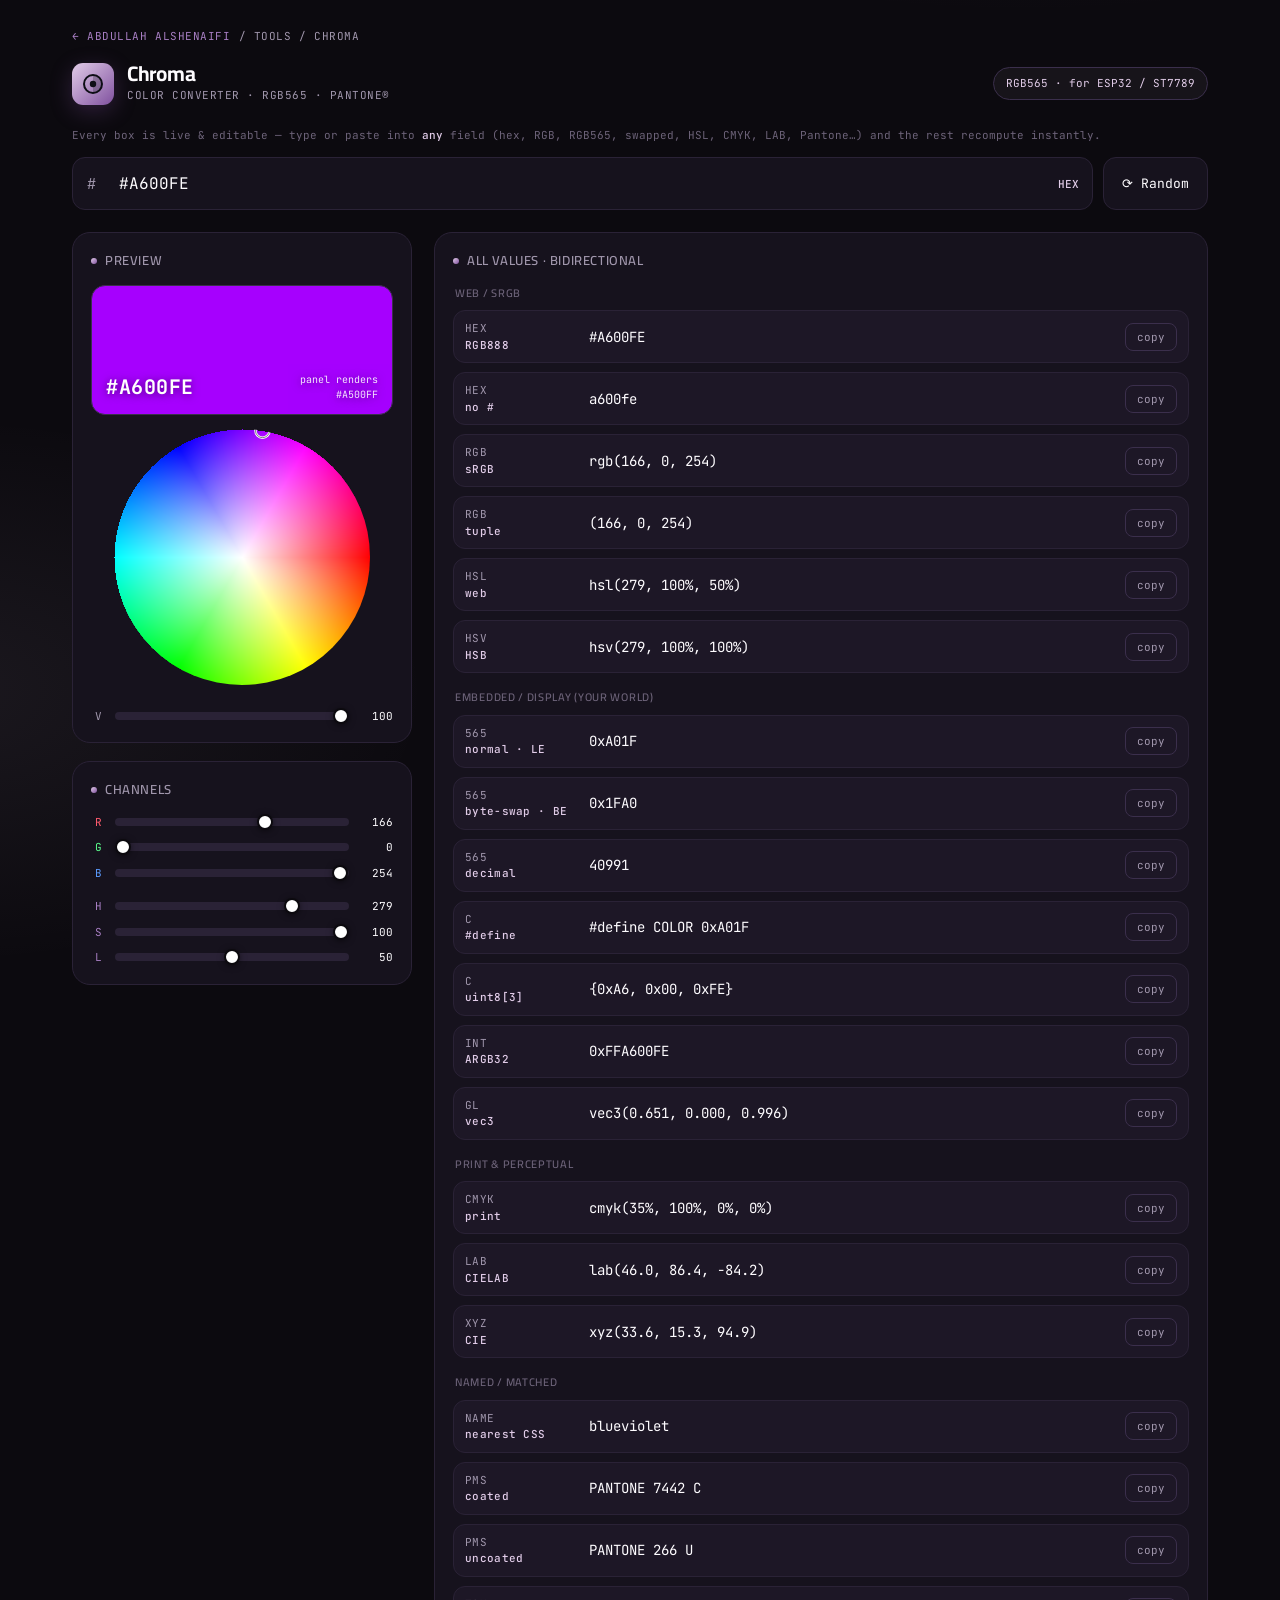
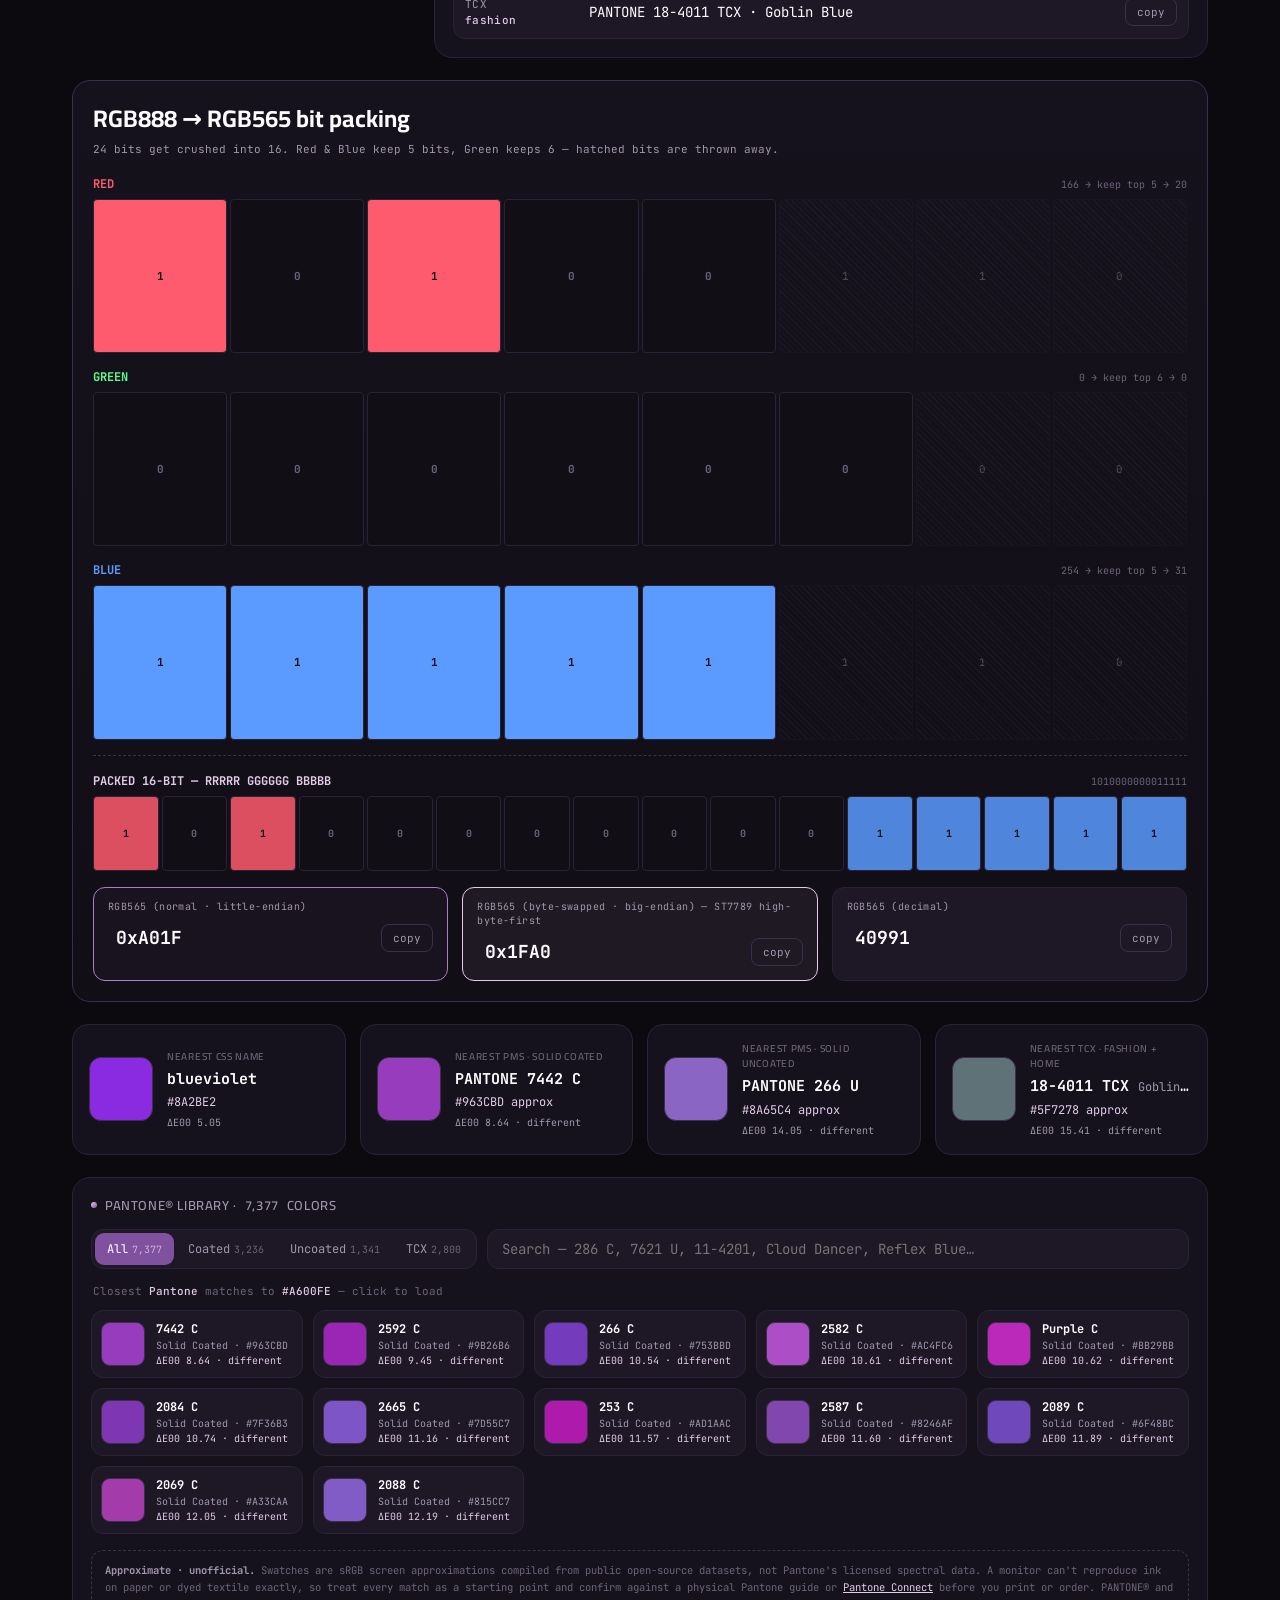
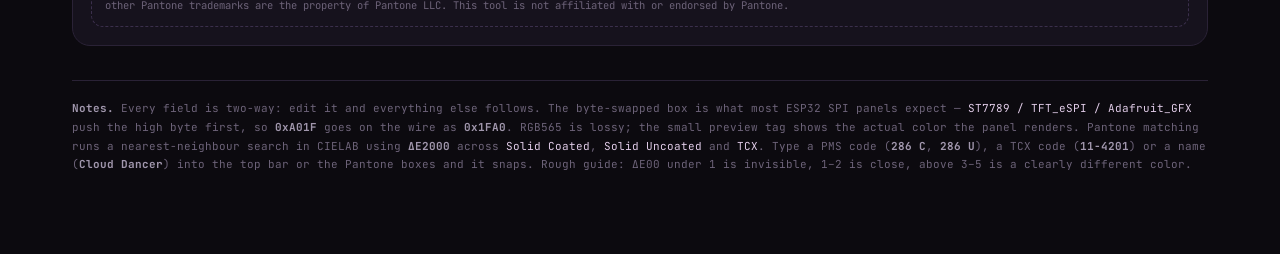
==== commit b03666ce: "Add files via upload" ====
--- a/tools/chroma-color-converter/index.html
+++ b/tools/chroma-color-converter/index.html
@@ -1,1592 +1,601 @@
-<!doctype html>
-<html lang="en" dir="ltr">
+<!DOCTYPE html>
+<html lang="en">
 <head>
-<meta charset="UTF-8" />
-<script>
-  // Anchor every relative URL (fetch, href, src — including content.json,
-  // tool links, and this modal's model files) to the site's real root, not
-  // whatever fake /projects/... or /tools/... path the router later shows
-  // in the address bar via pushState/replaceState.
-  (function(){
-    window.APP_BASE = location.pathname.replace(/\/index\.html$/i,"").replace(/\/+$/,"");
-    var base = document.createElement("base");
-    base.href = location.origin + window.APP_BASE + "/";
-    document.head.appendChild(base);
-  })();
+<meta charset="UTF-8">
+<meta name="viewport" content="width=device-width, initial-scale=1.0">
+<title>Chroma — Color Converter</title>
+<meta name="description" content="Chroma — a fast, free color converter. Convert colors between HEX, RGB, HSL, CMYK, LAB and RGB565 (ESP32/ST7789), and find the nearest Pantone® match across 7,000+ Coated, Uncoated and TCX colors. Free, in your browser." />
+<meta name="author" content="Abdullah Alshenaifi" />
+<meta name="robots" content="index, follow, max-image-preview:large" />
+<meta name="theme-color" content="#0c0a0f" />
+<link rel="canonical" href="https://aashenaifi.com/tools/chroma-color-converter/" />
+<link rel="icon" href="../../favicon.svg" type="image/svg+xml" />
+<meta property="og:type" content="website" />
+<meta property="og:site_name" content="Abdullah Alshenaifi" />
+<meta property="og:title" content="Chroma — Color Converter" />
+<meta property="og:description" content="HEX, RGB, HSL, CMYK, RGB565 and nearest Pantone® match across 7,000+ colors — free, in your browser." />
+<meta property="og:url" content="https://aashenaifi.com/tools/chroma-color-converter/" />
+<meta property="og:image" content="https://aashenaifi.com/og-image.png" />
+<meta name="twitter:card" content="summary_large_image" />
+<meta name="twitter:title" content="Chroma — Color Converter" />
+<meta name="twitter:description" content="HEX, RGB, HSL, CMYK, RGB565 and nearest Pantone® match — free, in your browser." />
+<meta name="twitter:image" content="https://aashenaifi.com/og-image.png" />
+<script type="application/ld+json">
+{"@context":"https://schema.org","@type":"WebApplication","name":"Chroma — Color Converter","url":"https://aashenaifi.com/tools/chroma-color-converter/","description":"A fast, free color converter. Convert colors between HEX, RGB, HSL, CMYK, LAB, RGB565 and find the nearest Pantone® match, in your browser.","applicationCategory":"DesignApplication","operatingSystem":"Any (web browser)","offers":{"@type":"Offer","price":"0","priceCurrency":"USD"},"author":{"@type":"Person","name":"Abdullah Alshenaifi","url":"https://aashenaifi.com/"},"isPartOf":{"@type":"WebSite","url":"https://aashenaifi.com/"}}
 </script>
-<meta name="viewport" content="width=device-width, initial-scale=1.0" />
-<meta name="description" content="Abdullah Alshenaifi (عبدالله الشنيفي) — Electronics Engineer. Embedded systems, IoT, PCB design, robotics, and 3D printing." />
-<meta http-equiv="Content-Security-Policy" content="default-src 'self'; script-src 'self' 'unsafe-inline' https://cdn.jsdelivr.net; style-src 'self' 'unsafe-inline' https://fonts.googleapis.com; font-src https://fonts.gstatic.com; img-src 'self' data: https:; frame-src 'self' https://p3d.in https://drive.google.com https://*.netlify.app; connect-src 'self' https://formspree.io https://aashenaifi.netlify.app; worker-src 'self' blob:; object-src 'none'; base-uri 'self'" />
-<title>Abdullah Alshenaifi (عبدالله الشنيفي) — Electronics Engineer</title>
-<link rel="icon" href="favicon.svg" type="image/svg+xml" />
-<link rel="apple-touch-icon" href="favicon.svg" />
-
-<!-- ══════════ SEO / GEO / AEO ══════════ -->
-<meta name="author" content="Abdullah Alshenaifi" />
-<meta name="keywords" content="Abdullah Alshenaifi, عبدالله الشنيفي, عبد الله الشنيفي, الشنيفي, AAShenaifi, Abdullah Al-Shenaifi, Abdulla Alshenaifi, Electronics Engineer, مهندس إلكترونيات, مهندس الكترونيات, Embedded Systems, أنظمة مدمجة, IoT, إنترنت الأشياء, PCB Design, تصميم دوائر, Robotics, روبوتات, Industrial Automation, أتمتة صناعية, 3D Printing, طباعة ثلاثية الأبعاد, Arduino, أردوينو, Mechatronics, ميكاترونكس, Saudi Arabia, السعودية, الرياض, IEEE" />
-<meta name="robots" content="index, follow, max-image-preview:large, max-snippet:-1, max-video-preview:-1" />
-<meta name="theme-color" content="#0c0a0f" />
-<link rel="canonical" href="https://aashenaifi.com/" />
-<link rel="alternate" hreflang="en" href="https://aashenaifi.com/" />
-<link rel="alternate" hreflang="ar" href="https://aashenaifi.com/" />
-<link rel="alternate" hreflang="x-default" href="https://aashenaifi.com/" />
-
-<!-- Open Graph -->
-<meta property="og:type" content="profile" />
-<meta property="og:site_name" content="Abdullah Alshenaifi" />
-<meta property="og:title" content="Abdullah Alshenaifi (عبدالله الشنيفي) — Electronics Engineer" />
-<meta property="og:description" content="Electronics Engineer & IEEE member specializing in embedded systems, IoT, industrial automation, robotics and 3D printing. Hardware from prototype to reliable deployment." />
-<meta property="og:url" content="https://aashenaifi.com/" />
-<meta property="og:image" content="https://aashenaifi.com/og-image.png" />
-<meta property="og:image:secure_url" content="https://aashenaifi.com/og-image.png" />
-<meta property="og:image:type" content="image/png" />
-<meta property="og:image:width" content="1200" />
-<meta property="og:image:height" content="630" />
-<meta property="og:image:alt" content="Abdullah Alshenaifi — Electronics Engineer. Embedded Systems · IoT · PCB · Robotics." />
-<meta property="og:locale" content="en_US" />
-<meta property="og:locale:alternate" content="ar_SA" />
-<meta property="profile:first_name" content="Abdullah" />
-<meta property="profile:last_name" content="Alshenaifi" />
-
-<!-- Twitter / X card -->
-<meta name="twitter:card" content="summary_large_image" />
-<meta name="twitter:title" content="Abdullah Alshenaifi (عبدالله الشنيفي) — Electronics Engineer" />
-<meta name="twitter:description" content="Electronics Engineer & IEEE member — embedded systems, IoT, PCB design, robotics, industrial automation, 3D printing." />
-<meta name="twitter:image" content="https://aashenaifi.com/og-image.png" />
-<meta name="twitter:image:alt" content="Abdullah Alshenaifi — Electronics Engineer" />
-<meta name="twitter:site" content="@aashenaifi" />
-<meta name="twitter:creator" content="@aashenaifi" />
-
-<link rel="preconnect" href="https://fonts.googleapis.com" />
-<link rel="preconnect" href="https://fonts.gstatic.com" crossorigin />
-<link href="https://fonts.googleapis.com/css2?family=Cairo:wght@300;400;500;600;700;800;900&family=JetBrains+Mono:wght@300;400;500&display=swap" rel="stylesheet" />
-<script type="module" src="https://cdn.jsdelivr.net/npm/@google/model-viewer@3.5.0/dist/model-viewer.min.js"></script>
-
-<!-- ══════════ STRUCTURED DATA (Schema.org / JSON-LD) — powers Google rich results + AI answer engines ══════════ -->
-<script type="application/ld+json">
-{
-  "@context": "https://schema.org",
-  "@graph": [
-    {
-      "@type": "Person",
-      "@id": "https://aashenaifi.com/#person",
-      "name": "Abdullah Alshenaifi",
-      "alternateName": ["عبدالله الشنيفي", "عبد الله الشنيفي", "الشنيفي", "Abdullah Al-Shenaifi", "Abdulla Alshenaifi", "AAShenaifi"],
-      "url": "https://aashenaifi.com/",
-      "image": "https://aashenaifi.com/og-image.png",
-      "jobTitle": "Electronics Engineer",
-      "description": "Electronics Engineer & IEEE Professional Member specializing in embedded systems, IoT, industrial automation, robotics, PCB design and 3D printing. Designs and builds hardware that bridges the physical and digital worlds — from prototype to reliable deployment.",
-      "email": "mailto:abdullah@aashenaifi.com",
-      "telephone": "+966554337765",
-      "knowsLanguage": ["ar", "en"],
-      "nationality": { "@type": "Country", "name": "Saudi Arabia" },
-      "address": { "@type": "PostalAddress", "addressCountry": "SA" },
-      "worksFor": {
-        "@type": "Organization",
-        "name": "The National Company for Glass Industries (Zoujaj)"
-      },
-      "memberOf": [
-        { "@type": "Organization", "name": "IEEE", "url": "https://www.ieee.org/" },
-        { "@type": "Organization", "name": "Saudi Council of Engineers (SEC)", "url": "https://www.saudieng.sa/" }
-      ],
-      "hasCredential": {
-        "@type": "EducationalOccupationalCredential",
-        "credentialCategory": "Professional Accreditation",
-        "recognizedBy": { "@type": "Organization", "name": "Saudi Council of Engineers (SEC)" }
-      },
-      "knowsAbout": [
-        "Electronics Engineering",
-        "Embedded Systems",
-        "Internet of Things (IoT)",
-        "Industrial Automation",
-        "Robotics",
-        "Control Systems",
-        "PCB Design",
-        "3D Printing",
-        "Arduino Programming",
-        "Mechatronics"
-      ],
-      "sameAs": [
-        "https://www.linkedin.com/in/AAShenaifi",
-        "https://github.com/AAShenaifi",
-        "https://x.com/aashenaifi",
-        "https://www.youtube.com/@AAShenaifi",
-        "https://instagram.com/AAShenaifi",
-        "https://t.me/AAShenaifi"
-      ]
-    },
-    {
-      "@type": "WebSite",
-      "@id": "https://aashenaifi.com/#website",
-      "url": "https://aashenaifi.com/",
-      "name": "Abdullah Alshenaifi — Electronics Engineer",
-      "alternateName": ["عبدالله الشنيفي", "موقع عبدالله الشنيفي"],
-      "description": "Portfolio of Abdullah Alshenaifi, Electronics Engineer: embedded systems, IoT, robotics, PCB design, and free browser-based engineering tools.",
-      "inLanguage": ["en", "ar"],
-      "author": { "@id": "https://aashenaifi.com/#person" },
-      "publisher": { "@id": "https://aashenaifi.com/#person" }
-    },
-    {
-      "@type": "ProfilePage",
-      "@id": "https://aashenaifi.com/#webpage",
-      "url": "https://aashenaifi.com/",
-      "name": "Abdullah Alshenaifi — Electronics Engineer",
-      "isPartOf": { "@id": "https://aashenaifi.com/#website" },
-      "about": { "@id": "https://aashenaifi.com/#person" },
-      "primaryImageOfPage": "https://aashenaifi.com/og-image.png",
-      "inLanguage": "en"
-    }
-  ]
-}
-</script>
-
-<!-- ══════════ FAQ STRUCTURED DATA (AEO — helps answer engines cite direct answers) ══════════ -->
-<script type="application/ld+json">
-{
-  "@context": "https://schema.org",
-  "@type": "FAQPage",
-  "mainEntity": [
-    {
-      "@type": "Question",
-      "name": "Who is Abdullah Alshenaifi?",
-      "acceptedAnswer": {
-        "@type": "Answer",
-        "text": "Abdullah Alshenaifi (عبدالله الشنيفي) is a Saudi Electronics Engineer and IEEE Professional Member specializing in embedded systems, IoT, industrial automation, robotics, PCB design, and 3D printing. He is professionally accredited by the Saudi Council of Engineers."
-      }
-    },
-    {
-      "@type": "Question",
-      "name": "من هو عبدالله الشنيفي؟",
-      "acceptedAnswer": {
-        "@type": "Answer",
-        "text": "عبدالله الشنيفي مهندس إلكترونيات سعودي وعضو محترف في IEEE، متخصص في الأنظمة المدمجة وإنترنت الأشياء والأتمتة الصناعية والروبوتات وتصميم الدوائر (PCB) والطباعة ثلاثية الأبعاد، ومعتمد مهنيًا من الهيئة السعودية للمهندسين."
-      }
-    },
-    {
-      "@type": "Question",
-      "name": "What does Abdullah Alshenaifi specialize in?",
-      "acceptedAnswer": {
-        "@type": "Answer",
-        "text": "He specializes in embedded systems, Internet of Things (IoT), industrial automation, robotics, control systems, PCB design, Arduino programming, mechatronics, and 3D printing — designing and building hardware from prototype to reliable deployment."
-      }
-    },
-    {
-      "@type": "Question",
-      "name": "How can I contact Abdullah Alshenaifi?",
-      "acceptedAnswer": {
-        "@type": "Answer",
-        "text": "You can reach Abdullah Alshenaifi by email at abdullah@aashenaifi.com, or connect via LinkedIn (linkedin.com/in/AAShenaifi), GitHub (github.com/AAShenaifi), or the contact form on aashenaifi.com."
-      }
-    },
-    {
-      "@type": "Question",
-      "name": "What free tools does Abdullah Alshenaifi offer?",
-      "acceptedAnswer": {
-        "@type": "Answer",
-        "text": "He builds free browser-based engineering tools including an LCD Simulator, a Chroma color converter, an HTML-to-PDF converter, a Font Preview Studio, and a Mermaid diagram editor, all available at aashenaifi.com/tools."
-      }
-    }
-  ]
-}
-</script>
-
+<link rel="preconnect" href="https://fonts.googleapis.com">
+<link rel="preconnect" href="https://fonts.gstatic.com" crossorigin>
+<link href="https://fonts.googleapis.com/css2?family=Cairo:wght@400;500;600;700;900&family=JetBrains+Mono:wght@400;500;700&display=swap" rel="stylesheet">
 <style>
-/* ───────────────── TOKENS ───────────────── */
-:root{
-  --canvas:#0c0a0f;
-  --canvas2:#101010;
-  --surface:#16121d;
-  --mid:#2a1845;
-  --lav-800:#3d1d5e;
-  --lav:#80519f;          /* primary */
-  --lav-light:#a87fc4;
-  --lav-200:#e1cce8;
-  --white:#fefcff;
-  --blue:#0a84ff;         /* electric accent */
-  --gold:#d4af37;         /* highlight */
-  --line:rgba(225,204,232,0.08);
-  --line2:rgba(225,204,232,0.04);
-  --t-1:rgba(254,252,255,0.92);
-  --t-2:rgba(254,252,255,0.72);   /* ~7:1 — WCAG AAA for normal text */
-  --t-3:rgba(254,252,255,0.55);   /* ~5:1 — WCAG AA; non-essential labels */
-  --t-4:rgba(254,252,255,0.22);
-}
-*{box-sizing:border-box;margin:0;padding:0}
-html{scroll-behavior:smooth}
-body{
-  background:var(--canvas);
-  color:var(--t-1);
-  font-family:'Cairo',system-ui,sans-serif;
-  -webkit-font-smoothing:antialiased;
-  overflow-x:hidden;
-  line-height:1.6;
-}
-body.locked{overflow:hidden;height:100vh}
-.mono{font-family:'JetBrains Mono',monospace}
-a{color:inherit;text-decoration:none}
-img{display:block}
-::selection{background:rgba(128,81,159,0.4);color:var(--white)}
-::-webkit-scrollbar{width:8px}
-::-webkit-scrollbar-track{background:var(--canvas)}
-::-webkit-scrollbar-thumb{background:rgba(128,81,159,0.4);border-radius:4px}
-::-webkit-scrollbar-thumb:hover{background:rgba(128,81,159,0.6)}
-
-/* ───────────────── BG LAYERS ───────────────── */
-.bg-fixed{position:fixed;inset:0;z-index:0;pointer-events:none}
-.dotgrid{
-  position:absolute;inset:0;opacity:.5;
-  background:rgba(128,81,159,.16);
-  -webkit-mask-image:url("pcb-trace-pattern.svg");
-  mask-image:url("pcb-trace-pattern.svg");
-  -webkit-mask-repeat:repeat;
-  mask-repeat:repeat;
-  -webkit-mask-size:480px 395px;
-  mask-size:480px 395px;
-}
-.measgrid{
-  position:absolute;inset:0;
-  background-image:linear-gradient(rgba(128,81,159,.035) 1px,transparent 1px);
-  background-size:100% 70px;
-}
-.orb{position:absolute;border-radius:50%;filter:blur(90px);opacity:.5}
-.orb1{width:600px;height:600px;top:-10%;right:-8%;background:radial-gradient(circle,rgba(128,81,159,.22),transparent 70%)}
-.orb2{width:500px;height:500px;bottom:5%;left:-10%;background:radial-gradient(circle,rgba(10,132,255,.12),transparent 70%)}
-.scanline{position:fixed;left:0;right:0;top:0;height:2px;z-index:60;pointer-events:none;
-  background:linear-gradient(90deg,transparent,rgba(10,132,255,.18),transparent);
-  animation:scan 9s linear infinite}
-@keyframes scan{from{transform:translateY(-10px)}to{transform:translateY(100vh)}}
-
-/* ───────────────── KEYFRAMES ───────────────── */
-@keyframes floaty{0%,100%{transform:translateY(0)}50%{transform:translateY(-14px)}}
-@keyframes blink{0%,100%{opacity:1}50%{opacity:0}}
-@keyframes pulse{0%,100%{opacity:.5;transform:scale(1)}50%{opacity:1;transform:scale(1.12)}}
-@keyframes shimmer{0%{background-position:-200% 0}100%{background-position:200% 0}}
-@keyframes fadeUp{from{opacity:0;transform:translateY(24px)}to{opacity:1;transform:translateY(0)}}
-.reveal{opacity:0}
-.reveal.in{animation:fadeUp .7s cubic-bezier(.4,0,.2,1) forwards}
-
-/* ───────────────── BOOT / LAUNCH ───────────────── */
-#boot{position:fixed;inset:0;z-index:100;background:var(--canvas);display:flex;align-items:center;justify-content:center;
-  transition:opacity .7s ease,transform .7s ease}
-#boot.gone{opacity:0;transform:scale(1.02);pointer-events:none}
-.boot-vignette{position:absolute;inset:0;background:radial-gradient(ellipse 80% 80% at 50% 50%,transparent 30%,rgba(0,0,0,.7))}
-.boot-top,.boot-bot{position:absolute;left:28px;right:28px;display:flex;align-items:center;justify-content:space-between}
-.boot-top{top:24px}.boot-bot{bottom:24px}
-.chip{font-size:9px;letter-spacing:.25em;text-transform:uppercase;color:var(--t-4);
-  border:1px solid var(--line);border-radius:5px;padding:6px 11px}
-.idle{position:relative;z-index:2;display:flex;flex-direction:column;align-items:center;gap:42px}
-.pad{position:relative;width:220px;height:220px;display:flex;align-items:center;justify-content:center}
-.pad .ring{position:absolute;border-radius:50%}
-.pad .ring1{inset:20px;border:1px solid rgba(128,81,159,.12)}
-.pad .ring2{inset:8px;border:1px dashed rgba(128,81,159,.07)}
-.hole{position:absolute;width:15px;height:15px;border-radius:50%;border:1px solid rgba(128,81,159,.18);background:rgba(0,0,0,.4)}
-.refdes{position:absolute;font-size:8px;letter-spacing:.2em;color:rgba(128,81,159,.35);font-family:'JetBrains Mono',monospace}
-.pbtn{position:relative;width:128px;height:128px;border:none;background:none;cursor:pointer;border-radius:50%}
-.pbtn .glow{position:absolute;inset:-22px;border-radius:50%;background:radial-gradient(circle,rgba(128,81,159,.22),transparent 70%);opacity:0;transition:.3s}
-.pbtn:hover .glow{opacity:1}
-.pbtn .base{position:absolute;inset:0;border-radius:50%;background:linear-gradient(145deg,#221a2c,#0f0b14);
-  border:1px solid rgba(225,204,232,.08);box-shadow:0 10px 40px rgba(0,0,0,.9),inset 0 1px 0 rgba(255,255,255,.05)}
-.pbtn .groove{position:absolute;inset:12px;border-radius:50%;background:linear-gradient(145deg,#0a0810,#16101e);box-shadow:inset 0 3px 10px rgba(0,0,0,.9)}
-.pbtn .cap{position:absolute;inset:20px;border-radius:50%;display:flex;align-items:center;justify-content:center;
-  background:linear-gradient(145deg,#34273f,#1b1426);border:1px solid rgba(225,204,232,.06);
-  box-shadow:0 5px 18px rgba(0,0,0,.7),inset 0 1px 0 rgba(255,255,255,.06);transition:transform .15s,box-shadow .15s}
-.pbtn:hover .cap{transform:translateY(-2px)}
-.pbtn:active .cap{transform:translateY(3px);box-shadow:0 2px 8px rgba(0,0,0,.9),inset 0 3px 6px rgba(0,0,0,.7)}
-.pbtn svg{width:34px;height:34px;stroke:rgba(128,81,159,.6);transition:.2s}
-.pbtn:hover svg{stroke:var(--lav-light);filter:drop-shadow(0 0 8px rgba(128,81,159,.6))}
-.press{font-size:10px;letter-spacing:.45em;text-transform:uppercase;color:var(--t-3);animation:pulse 2.8s ease-in-out infinite}
-.skip{position:absolute;bottom:24px;left:50%;transform:translateX(-50%);font-size:11px;letter-spacing:.2em;
-  text-transform:uppercase;color:var(--t-3);border:1px solid var(--line);padding:8px 18px;border-radius:8px;
-  cursor:pointer;background:rgba(0,0,0,.3);transition:.2s;z-index:3}
-.skip:hover{color:var(--lav-light);border-color:rgba(128,81,159,.35)}
-/* boot terminal */
-#bootlog{position:relative;z-index:2;display:none;flex-direction:column;align-items:center;gap:20px}
-#bootLogo{height:150px;display:flex;align-items:center;justify-content:center}
-#bootLogo img{width:150px;height:150px;filter:drop-shadow(0 0 22px rgba(10,132,255,.45))}
-.leds{display:flex;gap:14px}
-.led-wrap{display:flex;flex-direction:column;align-items:center;gap:6px}
-.led{width:10px;height:10px;border-radius:50%;background:#1a1a1a}
-.led-wrap span{font-size:8px;letter-spacing:.15em;color:var(--t-4);font-family:'JetBrains Mono',monospace}
-.term{width:520px;max-width:90vw;border:1px solid var(--line);border-radius:10px;background:rgba(0,0,0,.5);overflow:hidden}
-.term-bar{display:flex;align-items:center;gap:7px;padding:9px 14px;border-bottom:1px solid var(--line2);background:rgba(0,0,0,.3)}
-.dot{width:8px;height:8px;border-radius:50%;background:rgba(255,255,255,.12)}
-.term-bar .lbl{font-size:10px;color:var(--t-4);margin-left:6px;font-family:'JetBrains Mono',monospace}
-.term-body{padding:16px;font-family:'JetBrains Mono',monospace;font-size:11.5px;line-height:1.7;min-height:170px}
-.term-body p{opacity:0}
-.cursor{display:inline-block;width:7px;height:14px;background:var(--lav-light);animation:blink 1.1s step-end infinite;vertical-align:middle}
-.bar{width:520px;max-width:90vw;height:2px;background:rgba(255,255,255,.06);border-radius:2px;overflow:hidden}
-.bar i{display:block;height:100%;width:0;background:linear-gradient(90deg,var(--lav),var(--blue),var(--lav));border-radius:2px;transition:width 2s cubic-bezier(.4,0,.2,1)}
-
-/* ───────────────── HEADER ───────────────── */
-header{position:fixed;top:0;left:0;right:0;z-index:50;backdrop-filter:blur(20px);
-  background:rgba(12,10,15,.82);border-bottom:1px solid var(--line2);transform:translateY(-70px);
-  transition:transform .5s cubic-bezier(.4,0,.2,1)}
-header.show{transform:translateY(0)}
-header .topline{position:absolute;top:0;left:0;right:0;height:1px;background:linear-gradient(90deg,transparent,var(--lav),var(--blue),transparent);opacity:.4}
-.hwrap{max-width:1120px;margin:0 auto;padding:0 24px;height:60px;display:flex;align-items:center;justify-content:space-between}
-.brand{display:flex;align-items:center;gap:11px}
-.brand img{width:30px;height:30px;object-fit:contain;filter:drop-shadow(0 0 6px rgba(128,81,159,.5))}
-.brand .nm{font-weight:700;font-size:14px;letter-spacing:-.01em}
-.brand .ti{font-family:'JetBrains Mono',monospace;font-size:9px;letter-spacing:.2em;text-transform:uppercase;color:var(--lav-light);margin-top:1px}
-nav{display:flex;align-items:center;gap:2px}
-nav button{position:relative;background:none;border:none;cursor:pointer;font-family:'Cairo',sans-serif;
-  font-size:14px;color:var(--t-3);padding:7px 13px;border-radius:7px;transition:color .2s,background .2s}
-nav button:hover{color:var(--t-2)}
-nav button.active{color:var(--lav-light);background:rgba(128,81,159,.1);border:1px solid rgba(128,81,159,.18)}
-.hctrl{display:flex;align-items:center;gap:8px}
-.langbtn{font-family:'Cairo',sans-serif;font-size:13px;letter-spacing:0;color:var(--lav-light);
-  border:1px solid rgba(128,81,159,.22);background:rgba(128,81,159,.05);padding:5px 11px;border-radius:6px;cursor:pointer;transition:.2s}
-.langbtn:hover{background:rgba(128,81,159,.14)}
-.burger{display:none;background:none;border:none;color:var(--t-2);cursor:pointer;padding:6px}
-.mobnav{display:none;flex-direction:column;border-top:1px solid var(--line2);padding:10px 18px;gap:2px}
-.mobnav button{text-align:start;background:none;border:none;color:var(--t-3);font-family:'Cairo',sans-serif;
-  font-size:15px;padding:11px 12px;border-radius:9px;cursor:pointer}
-.mobnav button.active{color:var(--lav-light);background:rgba(128,81,159,.1)}
-
-/* ───────────────── LAYOUT ───────────────── */
-main{position:relative;z-index:1}
-section{padding:110px 0;position:relative}
-.wrap{max-width:1120px;margin:0 auto;padding:0 24px}
-.wrap-narrow{max-width:680px;margin:0 auto;padding:0 24px}
-.eyebrow{display:flex;align-items:center;gap:12px;margin-bottom:16px}
-.eyebrow .ln{width:32px;height:1px;background:linear-gradient(90deg,var(--lav),transparent)}
-.eyebrow span{font-family:'JetBrains Mono',monospace;font-size:10px;letter-spacing:.35em;text-transform:uppercase;color:var(--lav-light)}
-.eyebrow.center{justify-content:center}
-.h2{font-weight:800;font-size:clamp(28px,4vw,42px);letter-spacing:-.02em;line-height:1.1;margin-bottom:8px}
-.sub{font-size:16px;color:var(--t-3);font-weight:300}
-.gold{color:var(--gold)}
-.acc{color:var(--lav-light)}
-
-/* ───────────────── HERO ───────────────── */
-#home{min-height:100vh;display:flex;align-items:center;padding-top:60px}
-.hero-grid{display:grid;grid-template-columns:1fr 360px;gap:56px;align-items:center}
-.hero-eyebrow{display:flex;align-items:center;gap:12px;margin-bottom:26px}
-.hero-eyebrow .ln{width:34px;height:1px;background:var(--lav)}
-.hero-eyebrow span{font-family:'JetBrains Mono',monospace;font-size:10px;letter-spacing:.35em;text-transform:uppercase;color:var(--lav-light)}
-.hname{font-weight:800;font-size:clamp(42px,7vw,78px);line-height:.98;letter-spacing:-.03em;margin-bottom:10px}
-.htitle{font-weight:500;font-size:clamp(19px,3vw,27px);color:var(--t-3);margin-bottom:26px}
-.hsum{font-size:16px;color:var(--t-2);font-weight:300;max-width:520px;margin-bottom:30px;line-height:1.75}
-/* oscilloscope */
-.scope{max-width:460px;margin-bottom:30px}
-.scope-top{display:flex;justify-content:space-between;margin-bottom:6px}
-.scope-top span{font-family:'JetBrains Mono',monospace;font-size:9px;letter-spacing:.1em}
-.scope-top .a{color:rgba(128,81,159,.6)}.scope-top .b{color:var(--t-4)}
-.scope-box{position:relative;border:1px solid rgba(128,81,159,.18);border-radius:10px;background:rgba(0,0,0,.4);overflow:hidden;height:96px}
-.scope-box canvas{width:100%;height:100%;display:block}
-.scope-grid{position:absolute;inset:0;pointer-events:none;
-  background-image:linear-gradient(rgba(128,81,159,.08) 1px,transparent 1px),linear-gradient(90deg,rgba(128,81,159,.08) 1px,transparent 1px);
-  background-size:100% 24px,46px 100%}
-.pills{display:flex;flex-wrap:wrap;gap:10px}
-.pill{display:flex;align-items:center;gap:8px;padding:7px 14px;border-radius:99px;font-family:'JetBrains Mono',monospace;font-size:11px;letter-spacing:.03em}
-.pill.green{background:rgba(34,197,94,.07);border:1px solid rgba(34,197,94,.16);color:rgba(74,222,128,.8)}
-.pill.lav{background:rgba(128,81,159,.07);border:1px solid rgba(128,81,159,.16);color:var(--t-2)}
-.pill .ld{width:6px;height:6px;border-radius:50%;background:#22c55e;animation:blink 2s ease-in-out infinite}
-/* right panel */
-.hero-right{display:flex;flex-direction:column;gap:26px}
-.model-wrap{position:relative;width:100%;height:240px}
-.model-wrap .mglow{position:absolute;inset:0;background:radial-gradient(circle,rgba(128,81,159,.25),transparent 65%);filter:blur(24px)}
-model-viewer{width:100%;height:100%;--poster-color:transparent;background:transparent;position:relative;z-index:1}
-.model-fallback{width:100%;height:100%;display:flex;align-items:center;justify-content:center;animation:floaty 6s ease-in-out infinite}
-.model-fallback img{width:75%;height:75%;object-fit:contain;filter:drop-shadow(0 0 30px rgba(128,81,159,.5))}
-model-viewer{cursor:grab}
-model-viewer:active{cursor:grabbing}
-.drag-hint{position:absolute;bottom:6px;left:50%;transform:translateX(-50%);z-index:2;display:flex;align-items:center;gap:7px;
-  font-family:'JetBrains Mono',monospace;font-size:9px;letter-spacing:.2em;color:var(--t-3);pointer-events:none;
-  padding:5px 11px;border-radius:99px;background:rgba(12,10,15,.6);border:1px solid var(--line);
-  backdrop-filter:blur(6px);transition:opacity .4s;animation:pulse 3s ease-in-out infinite}
-.drag-hint svg{width:13px;height:13px;color:var(--lav-light)}
-.drag-hint.hidden{opacity:0}
-.spec{border:1px solid var(--line);border-radius:14px;background:rgba(255,255,255,.012);padding:18px 20px}
-.spec-head{display:flex;align-items:center;justify-content:space-between;margin-bottom:12px}
-.spec-head span{font-family:'JetBrains Mono',monospace;font-size:9px;letter-spacing:.3em;color:var(--lav-light)}
-.spec-row{display:flex;justify-content:space-between;padding:9px 0;border-bottom:1px solid var(--line2);font-family:'JetBrains Mono',monospace;font-size:11.5px}
-.spec-row:last-child{border-bottom:none}
-.spec-row .k{color:var(--t-3);letter-spacing:.05em;text-transform:uppercase;font-size:10px}
-.spec-row .v{color:var(--t-2)}.spec-row .v.a{color:var(--lav-light)}
-
-/* ───────────────── ABOUT ───────────────── */
-.about-grid{display:grid;grid-template-columns:1fr 1fr;gap:40px;margin-top:8px}
-.bio{font-size:15.5px;color:var(--t-2);font-weight:300;line-height:1.85}
-.tl{position:relative;padding-inline-start:22px}
-.tl::before{content:"";position:absolute;inset-inline-start:4px;top:6px;bottom:6px;width:1px;background:linear-gradient(var(--lav),transparent)}
-.tl-item{position:relative;padding-bottom:22px}
-.tl-item:last-child{padding-bottom:0}
-.tl-item::before{content:"";position:absolute;inset-inline-start:-22px;top:6px;width:9px;height:9px;border-radius:50%;background:var(--lav);box-shadow:0 0 0 4px rgba(128,81,159,.12)}
-.tl-item h4{font-size:15px;font-weight:700}
-.tl-item h4 a{color:var(--lav-light)}
-.tl-item .role{font-family:'JetBrains Mono',monospace;font-size:11px;color:var(--t-3);margin-top:2px}
-.skills{display:flex;flex-wrap:wrap;gap:9px;margin-top:30px}
-.skill{font-family:'JetBrains Mono',monospace;font-size:12px;color:var(--t-2);padding:7px 13px;border-radius:8px;
-  background:rgba(128,81,159,.06);border:1px solid rgba(128,81,159,.14);transition:.2s}
-.skill:hover{border-color:rgba(128,81,159,.4);color:var(--lav-light);transform:translateY(-2px)}
-
-/* ───────────────── CARDS (projects/tools) ───────────────── */
-.cards{display:grid;grid-template-columns:1fr 1fr;gap:16px}
-.card{position:relative;border:1px solid var(--line);border-radius:14px;background:rgba(255,255,255,.014);
-  padding:24px;transition:.3s;overflow:hidden}
-.card:hover{border-color:rgba(128,81,159,.3);background:rgba(255,255,255,.03);box-shadow:0 0 34px rgba(128,81,159,.07)}
-.card .corner{position:absolute;top:0;inset-inline-end:0;width:0;height:0;border-style:solid;
-  border-width:0 18px 18px 0;border-color:transparent rgba(128,81,159,.18) transparent transparent;transition:.3s}
-.card:hover .corner{border-color:transparent rgba(128,81,159,.5) transparent transparent}
-.card .pnum{position:absolute;top:12px;inset-inline-start:14px;font-family:'JetBrains Mono',monospace;font-size:8px;letter-spacing:.15em;color:rgba(128,81,159,.4)}
-.card h3{font-size:17px;font-weight:700;margin:14px 0 4px;letter-spacing:-.01em;transition:.2s;padding-inline-end:24px}
-.card:hover h3{color:var(--lav-light)}
-.card .date{font-family:'JetBrains Mono',monospace;font-size:10px;color:var(--t-3);margin-bottom:10px}
-.card p{font-size:14px;color:var(--t-2);font-weight:300;margin-bottom:16px;line-height:1.7}
-.tags{display:flex;flex-wrap:wrap;gap:7px}
-.tag{font-family:'JetBrains Mono',monospace;font-size:10px;letter-spacing:.04em;color:var(--lav-light);
-  background:rgba(128,81,159,.07);border:1px solid rgba(128,81,159,.14);padding:3px 9px;border-radius:6px}
-.card .links{display:flex;gap:8px;margin-top:14px}
-.icbtn{width:30px;height:30px;border-radius:8px;display:flex;align-items:center;justify-content:center;
-  background:rgba(255,255,255,.03);border:1px solid var(--line);color:var(--t-3);transition:.2s}
-.icbtn:hover{color:var(--lav-light);border-color:rgba(128,81,159,.35);background:rgba(128,81,159,.1)}
-.icbtn svg{width:15px;height:15px}
-.badge{position:absolute;top:14px;inset-inline-end:30px;font-family:'JetBrains Mono',monospace;font-size:8px;letter-spacing:.1em;
-  text-transform:uppercase;padding:3px 8px;border-radius:99px}
-.badge.demo{color:var(--gold);background:rgba(212,175,55,.08);border:1px solid rgba(212,175,55,.22)}
-.badge.wip{color:var(--blue);background:rgba(10,132,255,.08);border:1px solid rgba(10,132,255,.22)}
-.tools-note{font-family:'JetBrains Mono',monospace;font-size:11px;color:var(--t-3);margin-top:18px;
-  padding:12px 16px;border-inline-start:2px solid rgba(212,175,55,.4);background:rgba(212,175,55,.03);border-radius:0 8px 8px 0}
-.card.clickable{cursor:pointer}
-
-/* ───────────────── IN-PAGE TOOL WORKSPACE ───────────────── */
-.tool-view{position:fixed;inset:0;z-index:250;display:none;flex-direction:column;background:var(--canvas)}
-.tool-view.open{display:flex}
-.tool-bar{display:flex;align-items:center;gap:12px;height:52px;padding:0 14px;flex-shrink:0;
-  background:rgba(12,10,15,.92);backdrop-filter:blur(20px);border-bottom:1px solid var(--line)}
-.tool-bar .tv-btn{height:34px;min-width:34px;padding:0 12px;border-radius:9px;display:flex;align-items:center;justify-content:center;gap:7px;
-  background:rgba(255,255,255,.03);border:1px solid var(--line);color:var(--t-2);cursor:pointer;transition:.2s;
-  font-family:'JetBrains Mono',monospace;font-size:11px;letter-spacing:.04em;text-decoration:none;white-space:nowrap}
-.tool-bar .tv-btn:hover{color:var(--lav-light);border-color:rgba(128,81,159,.35);background:rgba(128,81,159,.1)}
-.tool-bar .tv-btn svg{width:15px;height:15px;flex-shrink:0}
-.tool-bar .tv-title{flex:1;min-width:0;display:flex;align-items:baseline;gap:10px;overflow:hidden}
-.tool-bar .tv-title b{font-weight:700;font-size:15px;color:var(--t-1);white-space:nowrap;overflow:hidden;text-overflow:ellipsis}
-.tool-bar .tv-title span{font-family:'JetBrains Mono',monospace;font-size:10px;color:var(--t-3);letter-spacing:.08em;text-transform:uppercase;white-space:nowrap}
-.tool-view iframe{flex:1;width:100%;border:0;display:block;background:var(--canvas)}
-.tool-view .tv-load{position:absolute;inset:52px 0 0;display:flex;align-items:center;justify-content:center;
-  font-family:'JetBrains Mono',monospace;font-size:12px;color:var(--t-3);pointer-events:none;transition:opacity .3s}
-.tool-view.loaded .tv-load{opacity:0}
-@media(max-width:600px){.tool-bar .tv-title span,.tool-bar .tv-btn .tv-lbl{display:none}}
-
-/* ───────────────── PROJECT DETAIL MODAL ───────────────── */
-.proj-modal{position:fixed;inset:0;z-index:200;display:none;align-items:center;justify-content:center;padding:24px;
-  background:rgba(10,8,14,.82);backdrop-filter:blur(6px)}
-.proj-modal.open{display:flex}
-.proj-modal-box{position:relative;max-width:720px;width:100%;max-height:86vh;overflow-y:auto;
-  border:1px solid var(--line);border-radius:18px;background:#16121d;padding:32px;box-shadow:0 20px 60px rgba(0,0,0,.5)}
-.proj-modal-close{position:absolute;top:16px;inset-inline-end:16px;width:34px;height:34px;border-radius:9px;
-  display:flex;align-items:center;justify-content:center;background:rgba(255,255,255,.03);border:1px solid var(--line);
-  color:var(--t-3);cursor:pointer;transition:.2s}
-.proj-modal-close:hover{color:var(--lav-light);border-color:rgba(128,81,159,.35);background:rgba(128,81,159,.1)}
-.proj-modal-box h3{font-size:22px;font-weight:700;margin:0 40px 6px 0;letter-spacing:-.01em}
-.proj-modal-box .date{font-family:'JetBrains Mono',monospace;font-size:11px;color:var(--t-3);margin-bottom:16px}
-.proj-modal-gallery{display:grid;grid-template-columns:repeat(auto-fill,minmax(140px,1fr));gap:10px;margin-bottom:18px}
-.proj-modal-gallery img{width:100%;height:110px;object-fit:cover;border-radius:10px;border:1px solid var(--line);cursor:pointer;transition:.2s}
-.proj-modal-gallery img:hover{border-color:rgba(128,81,159,.4);transform:scale(1.02)}
-.proj-modal-box p{font-size:14.5px;color:var(--t-2);font-weight:300;margin-bottom:18px;line-height:1.8}
-.proj-embed{margin-bottom:18px;border-radius:12px;overflow:hidden;border:1px solid var(--line)}
-.proj-embed iframe{width:100%;height:420px;display:block;border:0;background:#0d0a12}
-.proj-pdf-frame{margin-top:18px;border:1px solid var(--line);border-radius:12px;overflow:hidden}
-.proj-pdf-frame.hidden{display:none}
-.proj-pdf-frame iframe{width:100%;height:60vh;min-height:420px;border:0;display:block;background:#0d0a12}
-
-/* image lightbox */
-.img-lightbox{position:fixed;inset:0;z-index:300;display:none;align-items:center;justify-content:center;padding:28px;
-  background:rgba(8,6,12,.92);backdrop-filter:blur(8px)}
-.img-lightbox.open{display:flex}
-.img-lightbox img{max-width:92vw;max-height:88vh;border-radius:12px;box-shadow:0 20px 60px rgba(0,0,0,.55);object-fit:contain}
-.img-lightbox-close{position:fixed;top:20px;inset-inline-end:20px;width:40px;height:40px;border-radius:10px;
-  display:flex;align-items:center;justify-content:center;background:rgba(255,255,255,.05);border:1px solid var(--line);
-  color:var(--t-2);cursor:pointer;transition:.2s}
-.img-lightbox-close:hover{color:var(--lav-light);border-color:rgba(128,81,159,.35);background:rgba(128,81,159,.1)}
-.proj-code{margin-top:18px;border-radius:12px;overflow:hidden;border:1px solid var(--line);background:#0d0a12}
-.proj-code-bar{display:flex;align-items:center;justify-content:space-between;padding:9px 14px;
-  border-bottom:1px solid var(--line);font-family:'JetBrains Mono',monospace;font-size:11px;color:var(--t-3)}
-.proj-code-bar a{color:var(--lav-light);text-decoration:none}
-.proj-code-bar a:hover{opacity:.75}
-.proj-code pre{margin:0;padding:16px;max-height:360px;overflow:auto}
-.proj-code code{font-family:'JetBrains Mono',monospace;font-size:12px;line-height:1.7;color:var(--t-2);white-space:pre}
-.proj-code.hidden{display:none}
-
-/* ───────────────── FORM ───────────────── */
-form{display:flex;flex-direction:column;gap:18px}
-.field label{display:block;font-family:'JetBrains Mono',monospace;font-size:10px;letter-spacing:.25em;text-transform:uppercase;color:var(--t-3);margin-bottom:8px}
-.field input,.field select,.field textarea{width:100%;padding:12px 15px;background:rgba(255,255,255,.025);
-  border:1px solid var(--line);border-radius:10px;color:var(--t-1);font-size:14px;font-family:'Cairo',sans-serif;outline:none;transition:.2s}
-.field textarea{resize:none;line-height:1.6}
-.field input:focus,.field select:focus,.field textarea:focus{border-color:rgba(128,81,159,.4);background:rgba(128,81,159,.05)}
-.field select{appearance:none;cursor:pointer}
-.field option{background:#16121d}
-.btn{display:inline-flex;align-items:center;justify-content:center;gap:9px;padding:13px 22px;border-radius:11px;
-  font-family:'Cairo',sans-serif;font-size:14px;font-weight:600;cursor:pointer;transition:.2s;border:1px solid rgba(128,81,159,.24);
-  background:rgba(128,81,159,.12);color:var(--lav-light)}
-.btn:hover{background:rgba(128,81,159,.22);box-shadow:0 0 22px rgba(128,81,159,.18)}
-.btn svg{width:16px;height:16px}
-.btn.gold{border-color:rgba(212,175,55,.28);background:rgba(212,175,55,.1);color:var(--gold)}
-.btn.gold:hover{background:rgba(212,175,55,.18);box-shadow:0 0 22px rgba(212,175,55,.15)}
-.btn.full{width:100%}
-
-/* ───────────────── CV ───────────────── */
-.cv-card{display:flex;align-items:center;gap:20px;flex-wrap:wrap;border:1px solid var(--line);border-radius:16px;
-  background:rgba(255,255,255,.015);padding:24px;max-width:640px}
-.cv-card-ic{width:54px;height:54px;border-radius:13px;flex-shrink:0;display:flex;align-items:center;justify-content:center;
-  background:rgba(128,81,159,.1);border:1px solid rgba(128,81,159,.2);color:var(--lav-light)}
-.cv-card-ic svg{width:26px;height:26px}
-.cv-card-meta{flex:1;min-width:160px}
-.cv-card-meta h3{font-size:14px;color:var(--t-1);letter-spacing:.02em;margin-bottom:4px}
-.cv-card-meta p{font-size:12.5px;color:var(--t-3);font-weight:300}
-.cv-card-actions{display:flex;gap:10px;flex-wrap:wrap}
-.cv-card-actions .btn{padding:10px 16px;font-size:13px}
-.cv-preview-frame{display:none;margin-top:22px;border:1px solid var(--line);border-radius:14px;overflow:hidden}
-.cv-preview-frame.show{display:block}
-.cv-preview-frame iframe{width:100%;height:76vh;min-height:520px;border:none;display:block}
-
-/* ───────────────── CONTACT ───────────────── */
-.contact-cards{display:grid;grid-template-columns:1fr 1fr;gap:12px;margin-bottom:30px}
-.cc{display:flex;align-items:center;gap:15px;padding:18px;border:1px solid var(--line);border-radius:16px;background:rgba(255,255,255,.015)}
-.cc .ci{width:42px;height:42px;border-radius:11px;flex-shrink:0;display:flex;align-items:center;justify-content:center;
-  background:rgba(128,81,159,.09);border:1px solid rgba(128,81,159,.18);color:var(--lav-light)}
-.cc .ci svg{width:19px;height:19px}
-.cc .cv-val{flex:1;min-width:0}
-.cc .cv-val p{font-size:14px;color:var(--t-1);white-space:nowrap;overflow:hidden;text-overflow:ellipsis;margin-bottom:3px}
-.copybtn{display:inline-flex;align-items:center;gap:6px;background:none;border:none;cursor:pointer;
-  font-family:'JetBrains Mono',monospace;font-size:10px;letter-spacing:.05em;color:var(--t-3);transition:.2s}
-.copybtn:hover{color:var(--lav-light)}.copybtn.done{color:rgba(74,222,128,.8)}
-.copybtn svg{width:12px;height:12px}
-.divider{display:flex;align-items:center;gap:16px;margin:28px 0}
-.divider .ln{flex:1;height:1px;background:var(--line2)}
-.divider span{font-family:'JetBrains Mono',monospace;font-size:9px;letter-spacing:.2em;color:var(--t-4)}
-.socials{display:flex;flex-wrap:wrap;justify-content:center;gap:11px;margin-bottom:30px}
-.soc{width:46px;height:46px;border-radius:12px;display:flex;align-items:center;justify-content:center;
-  background:rgba(255,255,255,.025);border:1px solid var(--line);color:var(--t-3);transition:.2s}
-.soc:hover{transform:translateY(-3px);background:rgba(255,255,255,.06);box-shadow:0 6px 16px rgba(0,0,0,.3)}
-.soc svg{width:20px;height:20px;display:block}
-.vcard-wrap{display:flex;justify-content:center}
-footer{margin-top:80px;padding-top:26px;border-top:1px solid var(--line2);text-align:center}
-footer p{font-family:'JetBrains Mono',monospace;font-size:11px;color:var(--t-4)}
-
-/* ───────────────── RESPONSIVE ───────────────── */
-@media(max-width:880px){
-  .hero-grid{grid-template-columns:1fr;gap:38px}
-  .hero-right{display:flex}
-  .model-wrap{height:200px}
-  .about-grid,.cards,.contact-cards{grid-template-columns:1fr}
-  nav{display:none}
-  .burger{display:block}
-  header.menu-open .mobnav{display:flex}
-  section{padding:84px 0}
-}
-/* Arabic must always render in Cairo — JetBrains Mono has no Arabic glyphs */
-[dir="rtl"] body,[dir="rtl"] body *{font-family:'Cairo',sans-serif !important}
+  :root{
+    --bg:#0c0a0f;--bg2:#110e16;--panel:#16121d;--panel2:#1d1726;
+    --line:#2a2236;--line2:#3b2f4c;
+    --purple:#80519f;--violet:#a87fc4;--cyan:#e1cce8;
+    --text:#fefcff;--muted:#a197ad;--muted2:#6d6379;
+    --grad:linear-gradient(135deg,var(--cyan),var(--purple));
+    --mono:'JetBrains Mono',ui-monospace,Menlo,Consolas,monospace;
+    --disp:'Cairo',system-ui,sans-serif;
+    --body:'Cairo',system-ui,sans-serif;
+  }
+  *{box-sizing:border-box;margin:0;padding:0}
+  body{
+    background:
+      radial-gradient(1200px 600px at 80% -10%, rgba(128,81,159,.10), transparent 60%),
+      radial-gradient(900px 500px at -5% 20%, rgba(225,204,232,.07), transparent 55%),
+      var(--bg);
+    color:var(--text);font-family:var(--body);line-height:1.5;min-height:100vh;-webkit-font-smoothing:antialiased;
+  }
+  .wrap{max-width:1180px;margin:0 auto;padding:28px 22px 80px}
+
+  header.top{display:flex;align-items:center;justify-content:space-between;gap:16px;margin-bottom:22px;flex-wrap:wrap}
+  .brand{display:flex;align-items:center;gap:13px}
+  .logo{width:42px;height:42px;border-radius:11px;display:grid;place-items:center;background:var(--grad);box-shadow:0 6px 22px rgba(128,81,159,.30)}
+  .logo svg{width:24px;height:24px;display:block}
+  .brand h1{font-family:var(--disp);font-weight:700;font-size:21px;letter-spacing:-.3px;line-height:1}
+  .brand .sub{font-family:var(--mono);font-size:11px;color:var(--muted);letter-spacing:.5px;margin-top:3px}
+  .tagchip{font-family:var(--mono);font-size:11px;color:var(--cyan);border:1px solid var(--line2);padding:7px 12px;border-radius:999px;background:rgba(225,204,232,.05)}
+
+  .hint{font-family:var(--mono);font-size:11px;color:var(--muted2);margin-bottom:14px}
+  .hint b{color:var(--cyan);font-weight:500}
+
+  .inbar{display:flex;gap:10px;align-items:stretch;margin-bottom:22px;flex-wrap:wrap}
+  .inbar .field{flex:1;min-width:240px;position:relative}
+  .inbar input{width:100%;font-family:var(--mono);font-size:16px;color:var(--text);background:var(--panel);border:1px solid var(--line);border-radius:13px;padding:15px 16px 15px 46px;outline:none;transition:border-color .15s, box-shadow .15s}
+  .inbar input:focus{border-color:var(--violet);box-shadow:0 0 0 3px rgba(128,81,159,.18)}
+  .inbar .ic{position:absolute;left:15px;top:50%;transform:translateY(-50%);color:var(--muted);font-family:var(--mono);font-size:15px}
+  .detect{font-family:var(--mono);font-size:11px;color:var(--muted2);position:absolute;right:14px;top:50%;transform:translateY(-50%);pointer-events:none}
+  .detect b{color:var(--cyan);font-weight:500}
+  .randbtn{font-family:var(--mono);font-size:13px;color:var(--text);background:var(--panel);border:1px solid var(--line);border-radius:13px;padding:0 18px;cursor:pointer;display:flex;align-items:center;gap:8px;transition:border-color .15s,background .15s}
+  .randbtn:hover{border-color:var(--violet);background:var(--panel2)}
+
+  .main{display:grid;grid-template-columns:340px 1fr;gap:22px;align-items:start}
+  @media(max-width:880px){.main{grid-template-columns:1fr}}
+
+  .card{background:var(--panel);border:1px solid var(--line);border-radius:18px;padding:18px}
+  .card h2{font-family:var(--disp);font-weight:600;font-size:13px;letter-spacing:.6px;text-transform:uppercase;color:var(--muted);margin-bottom:14px;display:flex;align-items:center;gap:8px}
+  .card h2 .dot{width:6px;height:6px;border-radius:50%;background:var(--grad)}
+
+  .swatch{height:130px;border-radius:14px;border:1px solid var(--line2);margin-bottom:14px;position:relative;overflow:hidden;transition:background .12s}
+  .swatch .hexlbl{position:absolute;left:14px;bottom:12px;font-family:var(--mono);font-weight:700;font-size:20px;text-shadow:0 1px 8px rgba(0,0,0,.55);letter-spacing:.5px}
+  .swatch .q565{position:absolute;right:14px;bottom:12px;font-family:var(--mono);font-size:10px;text-align:right;line-height:1.5;text-shadow:0 1px 8px rgba(0,0,0,.55);opacity:.9}
+
+  .wheelwrap{display:flex;flex-direction:column;align-items:center;gap:14px}
+  #wheel{touch-action:none;cursor:crosshair;display:block;border-radius:50%}
+  .vbar{width:100%}
+  .slider{display:flex;align-items:center;gap:10px;margin-top:9px}
+  .slider label{font-family:var(--mono);font-size:11px;color:var(--muted);width:14px;text-align:center}
+  .slider input[type=range]{-webkit-appearance:none;appearance:none;flex:1;height:8px;border-radius:6px;outline:none;cursor:pointer;background:var(--line)}
+  .slider input[type=range]::-webkit-slider-thumb{-webkit-appearance:none;width:16px;height:16px;border-radius:50%;background:#fff;border:2px solid var(--bg);box-shadow:0 1px 6px rgba(0,0,0,.5);cursor:pointer}
+  .slider input[type=range]::-moz-range-thumb{width:16px;height:16px;border-radius:50%;background:#fff;border:2px solid var(--bg);box-shadow:0 1px 6px rgba(0,0,0,.5);cursor:pointer}
+  .slider .num{font-family:var(--mono);font-size:11px;color:var(--text);width:34px;text-align:right}
+
+  .rows{display:flex;flex-direction:column;gap:9px}
+  .row{display:grid;grid-template-columns:104px 1fr auto;align-items:center;gap:10px;background:var(--panel2);border:1px solid var(--line);border-radius:12px;padding:9px 11px;transition:border-color .15s}
+  .row:hover{border-color:var(--line2)}
+  .row .name{font-family:var(--mono);font-size:11px;color:var(--muted);letter-spacing:.3px;user-select:none}
+  .row .name b{display:block;color:var(--cyan);font-weight:500;font-size:11px}
+  .row input.val{font-family:var(--mono);font-size:14px;color:var(--text);background:transparent;border:1px solid transparent;border-radius:8px;padding:6px 9px;width:100%;outline:none;transition:border-color .14s,background .14s}
+  .row input.val:hover{background:rgba(255,255,255,.025)}
+  .row input.val:focus{border-color:var(--violet);background:var(--bg);box-shadow:0 0 0 2px rgba(128,81,159,.16)}
+  .row input.val.bad{border-color:#ff5b6e;background:rgba(255,91,110,.08);color:#ff8a96}
+  .copy{font-family:var(--mono);font-size:11px;color:var(--muted);background:transparent;border:1px solid var(--line2);border-radius:8px;padding:6px 11px;cursor:pointer;transition:all .14s;white-space:nowrap}
+  .copy:hover{color:var(--text);border-color:var(--violet);background:rgba(128,81,159,.10)}
+  .copy.ok{color:var(--cyan);border-color:var(--cyan);background:rgba(225,204,232,.10)}
+
+  .grp{margin-bottom:16px}
+  .grp:last-child{margin-bottom:0}
+  .grplabel{font-family:var(--disp);font-weight:600;font-size:11px;letter-spacing:.7px;text-transform:uppercase;color:var(--muted2);margin:0 2px 9px}
+
+  .bits{background:linear-gradient(180deg,var(--panel),var(--bg2));border:1px solid var(--line2);border-radius:18px;padding:20px;margin-top:22px;overflow:hidden}
+  .bits h2{margin-bottom:4px}
+  .bits .why{font-family:var(--mono);font-size:11px;color:var(--muted);margin-bottom:18px}
+  .channel{margin-bottom:15px}
+  .chlabel{display:flex;justify-content:space-between;align-items:baseline;margin-bottom:6px}
+  .chlabel .nm{font-family:var(--mono);font-size:12px;font-weight:700}
+  .chlabel .meta{font-family:var(--mono);font-size:10px;color:var(--muted2)}
+  .bitrow{display:flex;gap:3px;flex-wrap:wrap}
+  .bit{flex:1;min-width:0;aspect-ratio:1/1.15;border-radius:4px;display:grid;place-items:center;font-family:var(--mono);font-size:11px;font-weight:700;border:1px solid var(--line);transition:all .18s}
+  .bit.on{color:#0e0e16}.bit.off{color:var(--muted2);background:var(--bg2)}
+  .bit.drop{opacity:.22;position:relative}
+  .bit.drop::after{content:'';position:absolute;inset:0;background:repeating-linear-gradient(45deg,transparent,transparent 3px,var(--line2) 3px,var(--line2) 4px);border-radius:4px}
+  .bitrow.r .bit.on{background:#ff5b6e}.bitrow.g .bit.on{background:#5bff8d}.bitrow.b .bit.on{background:#5b9bff}
+  .packed{margin-top:4px;padding-top:16px;border-top:1px dashed var(--line2)}
+  .packed .chlabel .nm{color:var(--cyan)}
+  .bitrow.p .bit{font-size:10px}
+  .bitrow.p .bit.r{background:rgba(255,91,110,.85);color:#0e0e16}
+  .bitrow.p .bit.g{background:rgba(91,255,141,.85);color:#0e0e16}
+  .bitrow.p .bit.b{background:rgba(91,155,255,.85);color:#0e0e16}
+  .bitrow.p .bit.off{background:var(--bg2);color:var(--muted2)}
+  .packresult{display:flex;gap:14px;flex-wrap:wrap;margin-top:16px}
+  .packbox{flex:1;min-width:170px;background:var(--panel2);border:1px solid var(--line);border-radius:12px;padding:12px 14px}
+  .packbox .k{font-family:var(--mono);font-size:10px;color:var(--muted);letter-spacing:.4px;margin-bottom:7px;line-height:1.4}
+  .packbox .v{display:flex;align-items:center;gap:8px}
+  .packbox .v input{font-family:var(--mono);font-size:18px;font-weight:700;color:var(--text);background:transparent;border:1px solid transparent;border-radius:7px;padding:4px 7px;width:100%;outline:none;transition:border-color .14s,background .14s}
+  .packbox .v input:focus{border-color:var(--violet);background:var(--bg);box-shadow:0 0 0 2px rgba(128,81,159,.16)}
+  .packbox .v input.bad{border-color:#ff5b6e;background:rgba(255,91,110,.08);color:#ff8a96}
+  .packbox.hl{border-color:var(--violet);background:rgba(128,81,159,.07)}
+  .packbox.swap{border-color:var(--cyan);background:rgba(225,204,232,.06)}
+
+  .matchgrid{display:grid;grid-template-columns:repeat(auto-fit,minmax(230px,1fr));gap:14px;margin-top:22px}
+  .match{background:var(--panel);border:1px solid var(--line);border-radius:16px;padding:16px;display:flex;gap:14px;align-items:center}
+  .match .chip{width:64px;height:64px;border-radius:12px;border:1px solid var(--line2);flex-shrink:0}
+  .match .info{min-width:0}
+  .match .info .lab{font-family:var(--disp);font-weight:600;font-size:10px;letter-spacing:.7px;text-transform:uppercase;color:var(--muted2);margin-bottom:4px}
+  .match .info .nm{font-family:var(--mono);font-size:15px;font-weight:700;color:var(--text);white-space:nowrap;overflow:hidden;text-overflow:ellipsis}
+  .match .info .hx{font-family:var(--mono);font-size:12px;color:var(--cyan);margin-top:3px}
+  .match .info .de{font-family:var(--mono);font-size:10px;color:var(--muted);margin-top:4px}
+
+  .foot{margin-top:34px;font-family:var(--mono);font-size:11px;color:var(--muted2);line-height:1.7;border-top:1px solid var(--line);padding-top:18px}
+  .foot b{color:var(--muted)}
+  .toast{position:fixed;bottom:24px;left:50%;transform:translateX(-50%) translateY(20px);background:var(--purple);color:#fff;font-family:var(--mono);font-size:13px;padding:11px 20px;border-radius:999px;box-shadow:0 8px 30px rgba(128,81,159,.4);opacity:0;pointer-events:none;transition:all .25s;z-index:50}
+  .toast.show{opacity:1;transform:translateX(-50%) translateY(0)}
+
+  .backbar{display:flex;align-items:center;gap:8px;margin-bottom:18px;
+    font-family:var(--mono);font-size:11px;letter-spacing:.05em;text-transform:uppercase;color:var(--muted)}
+  .backbar a{color:var(--violet);text-decoration:none;transition:opacity .15s}
+  .backbar a:hover{opacity:.75}
+  .match .info .nm small{font-weight:400;color:var(--muted);font-size:12px}
+
+  .explorer{margin-top:22px}
+  .exbar{display:flex;gap:10px;flex-wrap:wrap;margin-bottom:14px}
+  .seg{display:flex;background:var(--panel2);border:1px solid var(--line);border-radius:12px;padding:3px;gap:2px;flex-wrap:wrap}
+  .seg button{font-family:var(--mono);font-size:12px;color:var(--muted);background:transparent;border:0;border-radius:9px;padding:8px 12px;cursor:pointer;transition:all .14s}
+  .seg button:hover{color:var(--text)}
+  .seg button.on{background:var(--purple);color:#fff}
+  .seg button span{opacity:.6;font-size:10px;margin-left:4px}
+  .exbar input{flex:1;min-width:220px;font-family:var(--mono);font-size:14px;color:var(--text);background:var(--panel2);border:1px solid var(--line);border-radius:12px;padding:10px 14px;outline:none}
+  .exbar input:focus{border-color:var(--violet);box-shadow:0 0 0 3px rgba(128,81,159,.18)}
+  .exhead{font-family:var(--mono);font-size:11px;color:var(--muted2);margin:0 2px 10px}
+  .exhead b{color:var(--cyan);font-weight:500}
+  .plist{display:grid;grid-template-columns:repeat(auto-fill,minmax(210px,1fr));gap:10px}
+  .pitem{display:flex;gap:11px;align-items:center;background:var(--panel2);border:1px solid var(--line);border-radius:12px;padding:9px;cursor:pointer;text-align:left;color:inherit;font:inherit;transition:border-color .14s,transform .14s}
+  .pitem:hover{border-color:var(--violet);transform:translateY(-1px)}
+  .pitem .pc{width:44px;height:44px;border-radius:9px;border:1px solid var(--line2);flex-shrink:0}
+  .pitem .pi{min-width:0}
+  .pitem .pn{font-family:var(--mono);font-size:12px;font-weight:700;white-space:nowrap;overflow:hidden;text-overflow:ellipsis}
+  .pitem .ps{font-family:var(--mono);font-size:10px;color:var(--muted);white-space:nowrap;overflow:hidden;text-overflow:ellipsis}
+  .pitem .pd{font-family:var(--mono);font-size:10px;color:var(--cyan)}
+  .empty{font-family:var(--mono);font-size:12px;color:var(--muted2);padding:14px 2px}
+  .disc{margin-top:16px;font-family:var(--mono);font-size:10.5px;color:var(--muted2);line-height:1.7;border:1px dashed var(--line2);border-radius:12px;padding:11px 13px}
+  .disc b{color:var(--muted)}
+  .disc a{color:var(--cyan)}
 </style>
 </head>
-<body class="locked">
-<script>
-  // Restore the real deep-link path stashed by 404.html before the router
-  // runs. (APP_BASE itself was already computed in <head>, before this.)
-  (function(){
-    var p = sessionStorage.getItem("redirectPath");
-    if(p){
-      sessionStorage.removeItem("redirectPath");
-      var target = window.APP_BASE + p;
-      if(target !== location.pathname + location.search + location.hash) history.replaceState(null, "", target);
-    }
-  })();
-</script>
-
-<!-- BACKGROUND -->
-<div class="bg-fixed">
-  <div class="dotgrid"></div>
-  <div class="measgrid"></div>
-  <div class="orb orb1"></div>
-  <div class="orb orb2"></div>
-</div>
-<div class="scanline"></div>
-
-<!-- Preload the Cairo Arabic subset on first paint so AR text renders in Cairo instantly -->
-<div aria-hidden="true" style="position:absolute;left:-9999px;top:0;width:0;height:0;overflow:hidden;font-family:'Cairo',sans-serif">
-  <span style="font-weight:300">عبدالله الشنيفي مهندس إلكترونيات</span>
-  <span style="font-weight:500">عبدالله الشنيفي مهندس إلكترونيات</span>
-  <span style="font-weight:800">عبدالله الشنيفي مهندس إلكترونيات</span>
-</div>
-
-<!-- ───────── BOOT / LAUNCH ───────── -->
-<div id="boot">
-  <div class="boot-vignette"></div>
-  <div class="boot-top">
-    <div class="chip mono">PORTFOLIO-PCB-REV3 / AA-2026</div>
-    <button class="langbtn" id="bootLang">عربي</button>
+<body>
+<div class="wrap">
+
+  <div class="backbar"><a href="../../index.html">← Abdullah Alshenaifi</a><span>/ tools / chroma</span></div>
+
+  <header class="top">
+    <div class="brand">
+      <div class="logo"><svg viewBox="0 0 24 24" fill="none"><circle cx="12" cy="12" r="9" stroke="#0e0e16" stroke-width="2"/><path d="M12 3a9 9 0 0 1 0 18" fill="#0e0e16" opacity=".25"/><circle cx="12" cy="12" r="3.2" fill="#0e0e16"/></svg></div>
+      <div><h1>Chroma</h1><div class="sub">COLOR CONVERTER · RGB565 · PANTONE®</div></div>
+    </div>
+    <div class="tagchip">RGB565 · for ESP32 / ST7789</div>
+  </header>
+
+  <div class="hint">Every box is live &amp; editable — type or paste into <b>any</b> field (hex, RGB, RGB565, swapped, HSL, CMYK, LAB, Pantone…) and the rest recompute instantly.</div>
+
+  <div class="inbar">
+    <div class="field">
+      <span class="ic">#</span>
+      <input id="inp" type="text" spellcheck="false" placeholder="Universal paste — #A600FE, rgb(166,0,254), 0xA01F, hsl(280 100% 50%), violet…" value="#A600FE">
+      <span class="detect" id="detect"></span>
+    </div>
+    <button class="randbtn" id="rand">⟳ Random</button>
   </div>
 
-  <!-- idle -->
-  <div class="idle" id="bootIdle">
-    <div class="pad">
-      <div class="ring ring1"></div><div class="ring ring2"></div>
-      <div class="hole" style="top:4px;left:4px"></div>
-      <div class="hole" style="top:4px;right:4px"></div>
-      <div class="hole" style="bottom:4px;left:4px"></div>
-      <div class="hole" style="bottom:4px;right:4px"></div>
-      <div class="refdes" style="top:6px;left:50%;transform:translateX(-50%)">SW1</div>
-      <div class="refdes" style="bottom:6px;left:50%;transform:translateX(-50%)">PWR_ON</div>
-      <button class="pbtn" id="powerBtn" aria-label="Power on">
-        <div class="glow"></div><div class="base"></div><div class="groove"></div>
-        <div class="cap">
-          <svg viewBox="0 0 24 24" fill="none" stroke-width="1.8" stroke-linecap="round"><path d="M12 2v8"/><path d="M18.36 6.64A9 9 0 1 1 5.64 6.64"/></svg>
+  <div class="main">
+    <div>
+      <div class="card">
+        <h2><span class="dot"></span>Preview</h2>
+        <div class="swatch" id="swatch">
+          <span class="hexlbl" id="swHex">#A600FE</span>
+          <span class="q565" id="swQ"></span>
         </div>
-      </button>
-    </div>
-    <p class="press" data-t="pressToStart">PRESS TO START</p>
-  </div>
-
-  <!-- boot log -->
-  <div id="bootlog">
-    <div id="bootLogo"></div>
-    <div class="leds" id="leds"></div>
-    <div class="term">
-      <div class="term-bar"><i class="dot"></i><i class="dot"></i><i class="dot"></i><span class="lbl">system.boot — serial0</span></div>
-      <div class="term-body" id="termBody"></div>
-    </div>
-    <div class="bar"><i id="progBar"></i></div>
-  </div>
-
-  <button class="skip" id="skipBtn" data-t="skip">SKIP →</button>
-  <div class="boot-bot"><span class="chip mono" style="border:none;padding:0">REV 3.0 — PCB-001</span></div>
-</div>
-
-<!-- ───────── HEADER ───────── -->
-<header id="header">
-  <div class="topline"></div>
-  <div class="hwrap">
-    <div class="brand">
-      <img src="https://qtrypzzcjebvfcihiynt.supabase.co/storage/v1/object/public/base44-prod/public/6987808e9eda95172160f684/460cc74dc_mylogo1o5Ungrouped.png" alt="Logo"/>
-      <div>
-        <div class="nm" data-t="fullName">Abdullah Alshenaifi</div>
-        <div class="ti" data-t="title">Electronics Engineer</div>
+        <div class="wheelwrap">
+          <canvas id="wheel" width="256" height="256"></canvas>
+          <div class="vbar"><div class="slider"><label>V</label><input type="range" id="vSlide" min="0" max="100" value="100"><span class="num" id="vNum">100</span></div></div>
+        </div>
+      </div>
+
+      <div class="card" style="margin-top:18px">
+        <h2><span class="dot"></span>Channels</h2>
+        <div class="slider"><label style="color:#ff5b6e">R</label><input type="range" id="rS" min="0" max="255" value="166"><span class="num" id="rN">166</span></div>
+        <div class="slider"><label style="color:#5bff8d">G</label><input type="range" id="gS" min="0" max="255" value="0"><span class="num" id="gN">0</span></div>
+        <div class="slider"><label style="color:#5b9bff">B</label><input type="range" id="bS" min="0" max="255" value="254"><span class="num" id="bN">254</span></div>
+        <div style="height:8px"></div>
+        <div class="slider"><label style="color:var(--violet)">H</label><input type="range" id="hS" min="0" max="360" value="280"><span class="num" id="hN">280</span></div>
+        <div class="slider"><label style="color:var(--violet)">S</label><input type="range" id="sS" min="0" max="100" value="100"><span class="num" id="sN">100</span></div>
+        <div class="slider"><label style="color:var(--violet)">L</label><input type="range" id="lS" min="0" max="100" value="50"><span class="num" id="lN">50</span></div>
       </div>
     </div>
-    <nav id="nav"></nav>
-    <div class="hctrl">
-      <button class="langbtn" id="langBtn" aria-label="Switch language / تغيير اللغة">عربي</button>
-      <button class="burger" id="burger" aria-label="Menu" aria-expanded="false">
-        <svg width="20" height="20" viewBox="0 0 24 24" fill="none" stroke="currentColor" stroke-width="2"><path d="M3 12h18M3 6h18M3 18h18"/></svg>
-      </button>
+
+    <div class="card">
+      <h2><span class="dot"></span>All Values · bidirectional</h2>
+      <div class="grp"><div class="grplabel">Web / sRGB</div><div class="rows" id="g-web"></div></div>
+      <div class="grp"><div class="grplabel">Embedded / Display (your world)</div><div class="rows" id="g-emb"></div></div>
+      <div class="grp"><div class="grplabel">Print &amp; Perceptual</div><div class="rows" id="g-print"></div></div>
+      <div class="grp"><div class="grplabel">Named / Matched</div><div class="rows" id="g-named"></div></div>
     </div>
   </div>
-  <div class="mobnav" id="mobnav"></div>
-</header>
-
-<main>
-  <!-- ───────── HERO ───────── -->
-  <section id="home">
-    <div class="wrap">
-      <div class="hero-grid">
-        <div>
-          <div class="hero-eyebrow reveal"><div class="ln"></div><span data-t="heroGreeting">HELLO, I'M</span></div>
-          <h1 class="hname reveal" data-t="fullName">Abdullah Alshenaifi</h1>
-          <p class="htitle reveal" data-t="title">Electronics Engineer</p>
-          <p class="hsum reveal" data-t="heroSummary">Electronics Engineer &amp; IEEE member specializing in embedded systems, IoT, industrial automation, robotics and 3D printing. I design and build hardware that bridges the physical and digital worlds — from prototype to reliable deployment.</p>
-          <div class="scope reveal">
-            <div class="scope-top"><span class="a mono" id="scopeLabel">CH1 — SINE</span><span class="b mono" id="scopeTime">10kHz · 1ms/div</span></div>
-            <div class="scope-box"><div class="scope-grid"></div><canvas id="scope"></canvas></div>
-          </div>
-          <div class="pills reveal">
-            <div class="pill green"><span class="ld"></span><span data-t="available">Available for opportunities</span></div>
-            <div class="pill lav"><svg width="12" height="12" viewBox="0 0 24 24" fill="none" stroke="currentColor" stroke-width="2" style="color:var(--lav-light)"><path d="M21 10c0 7-9 13-9 13s-9-6-9-13a9 9 0 0 1 18 0z"/><circle cx="12" cy="10" r="3"/></svg><span data-t="basedIn">Riyadh, SA</span></div>
-          </div>
-        </div>
-        <div class="hero-right reveal">
-          <div class="model-wrap">
-            <div class="mglow"></div>
-            <model-viewer id="mv" src="logo.glb" alt="Interactive 3D logo — drag to rotate"
-              camera-controls touch-action="pan-y" auto-rotate auto-rotate-delay="2500"
-              rotation-per-second="24deg" interaction-prompt="auto" interaction-prompt-threshold="3000"
-              min-camera-orbit="auto auto auto" max-camera-orbit="auto auto auto"
-              exposure="1.15" shadow-intensity="0" reveal="auto"
-              style="--poster-color:transparent">
-              <div slot="poster" class="model-fallback"><img src="logo-anim.svg" alt="Logo"/></div>
-              <div slot="progress-bar"></div>
-            </model-viewer>
-            <div class="drag-hint" id="dragHint">
-              <svg viewBox="0 0 24 24" fill="none" stroke="currentColor" stroke-width="1.8" stroke-linecap="round"><path d="M12 3v3M12 18v3M3 12h3M18 12h3"/><circle cx="12" cy="12" r="4"/></svg>
-              <span data-t="dragRotate">DRAG TO ROTATE</span>
-            </div>
-          </div>
-          <div class="spec">
-            <div class="spec-head"><span>DEVICE SPEC</span><svg width="12" height="12" viewBox="0 0 24 24" fill="none" stroke="var(--lav-light)" stroke-width="2"><path d="M13 2L3 14h9l-1 8 10-12h-9z"/></svg></div>
-            <div class="spec-row"><span class="k">MCU</span><span class="v a">ESP32 / STM32</span></div>
-            <div class="spec-row"><span class="k" data-t="specProto">Proto</span><span class="v">PCB + 3D Print</span></div>
-            <div class="spec-row"><span class="k">IoT</span><span class="v a">MQTT / HTTP / BLE</span></div>
-            <div class="spec-row"><span class="k">PLC</span><span class="v">Ladder / SCADA</span></div>
-            <div class="spec-row"><span class="k" data-t="specLoc">Location</span><span class="v">Riyadh, SA</span></div>
-            <div class="spec-row"><span class="k" data-t="specStatus">Status</span><span class="v a">● ONLINE</span></div>
-          </div>
-        </div>
+
+  <div class="bits">
+    <h2><span class="dot"></span>RGB888 → RGB565 bit packing</h2>
+    <div class="why">24 bits get crushed into 16. Red &amp; Blue keep 5 bits, Green keeps 6 — hatched bits are thrown away.</div>
+    <div class="channel"><div class="chlabel"><span class="nm" style="color:#ff5b6e">RED</span><span class="meta" id="rMeta"></span></div><div class="bitrow r" id="rBits"></div></div>
+    <div class="channel"><div class="chlabel"><span class="nm" style="color:#5bff8d">GREEN</span><span class="meta" id="gMeta"></span></div><div class="bitrow g" id="gBits"></div></div>
+    <div class="channel"><div class="chlabel"><span class="nm" style="color:#5b9bff">BLUE</span><span class="meta" id="bMeta"></span></div><div class="bitrow b" id="bBits"></div></div>
+    <div class="packed">
+      <div class="chlabel"><span class="nm">PACKED 16-BIT — RRRRR GGGGGG BBBBB</span><span class="meta" id="pMeta"></span></div>
+      <div class="bitrow p" id="pBits"></div>
+      <div class="packresult">
+        <div class="packbox hl"><div class="k">RGB565 (normal · little-endian)</div><div class="v"><input data-kind="c565h" spellcheck="false"><button class="copy">copy</button></div></div>
+        <div class="packbox swap"><div class="k">RGB565 (byte-swapped · big-endian) — ST7789 high-byte-first</div><div class="v"><input data-kind="c565s" spellcheck="false"><button class="copy">copy</button></div></div>
+        <div class="packbox"><div class="k">RGB565 (decimal)</div><div class="v"><input data-kind="c565d" spellcheck="false"><button class="copy">copy</button></div></div>
       </div>
     </div>
-  </section>
-
-  <!-- ───────── ABOUT ───────── -->
-  <section id="about">
-    <div class="wrap">
-      <div class="eyebrow reveal"><div class="ln"></div><span data-t="aboutTag">ABOUT</span></div>
-      <h2 class="h2 reveal" data-t="aboutTitle">About Me</h2>
-      <p class="sub reveal" data-t="aboutSub">Engineer · Educator · Maker</p>
-      <div class="about-grid">
-        <p class="bio reveal" data-t="aboutCont">An ambitious Electronics Engineer and IEEE Professional Member with a strong foundation in IoT, robotics, and control systems. Currently serving as an Electronics Engineer at the National Company for Glass Industries (Zoujaj), specializing in troubleshooting, automation, and industrial systems optimization. Formerly a lecturer at Princess Nourah bint Abdulrahman University, delivering practical training in Arduino programming, embedded systems, and mechatronics integration. Co-owner of Alamat Robotics, where advanced electronics and PCB designs were developed for robotics and 3D-printing projects. Experienced in technical instruction, product prototyping, and applied research, and professionally accredited by the Saudi Council of Engineers (SEC).</p>
-        <div class="reveal">
-          <div class="eyebrow" style="margin-bottom:20px"><div class="ln"></div><span data-t="expTag">EXPERIENCE</span></div>
-          <div class="tl" id="timeline"></div>
-        </div>
+  </div>
+
+  <div class="matchgrid">
+    <div class="match"><div class="chip" id="cssChip"></div><div class="info"><div class="lab">Nearest CSS name</div><div class="nm" id="cssName">—</div><div class="hx" id="cssHex">—</div><div class="de" id="cssDe"></div></div></div>
+    <div class="match"><div class="chip" id="panChip"></div><div class="info"><div class="lab">Nearest PMS · Solid Coated</div><div class="nm" id="panName">—</div><div class="hx" id="panHex">—</div><div class="de" id="panDe"></div></div></div>
+    <div class="match"><div class="chip" id="pauChip"></div><div class="info"><div class="lab">Nearest PMS · Solid Uncoated</div><div class="nm" id="pauName">—</div><div class="hx" id="pauHex">—</div><div class="de" id="pauDe"></div></div></div>
+    <div class="match"><div class="chip" id="tcxChip"></div><div class="info"><div class="lab">Nearest TCX · Fashion + Home</div><div class="nm" id="tcxName">—</div><div class="hx" id="tcxHex">—</div><div class="de" id="tcxDe"></div></div></div>
+  </div>
+
+  <div class="card explorer">
+    <h2><span class="dot"></span>Pantone® library · <span id="libTotal">0</span> colors</h2>
+    <div class="exbar">
+      <div class="seg" id="libSeg">
+        <button data-lib="ALL" class="on">All<span id="nALL"></span></button>
+        <button data-lib="C">Coated<span id="nC"></span></button>
+        <button data-lib="U">Uncoated<span id="nU"></span></button>
+        <button data-lib="TCX">TCX<span id="nTCX"></span></button>
       </div>
-      <div class="eyebrow reveal" style="margin-top:48px"><div class="ln"></div><span data-t="skillsTag">SKILLS</span></div>
-      <div class="skills reveal" id="skills"></div>
+      <input id="pSearch" type="text" spellcheck="false" autocomplete="off" placeholder="Search — 286 C, 7621 U, 11-4201, Cloud Dancer, Reflex Blue…">
     </div>
-  </section>
-
-  <!-- ───────── PROJECTS ───────── -->
-  <section id="projects">
-    <div class="wrap">
-      <div class="eyebrow reveal"><div class="ln"></div><span data-t="projectsTag">PROJECTS</span></div>
-      <h2 class="h2 reveal" data-t="projectsTitle">Projects</h2>
-      <p class="sub reveal" data-t="projectsSubtitle">Hardware, IoT & automation builds</p>
-      <div class="cards" id="projGrid" style="margin-top:36px"></div>
-    </div>
-  </section>
-
-  <!-- ───────── PROJECT DETAIL MODAL ───────── -->
-  <div class="proj-modal" id="projModal">
-    <div class="proj-modal-box" role="dialog" aria-modal="true">
-      <div class="proj-modal-close" id="projModalClose" title="Close">
-        <svg viewBox="0 0 24 24" fill="none" stroke="currentColor" stroke-width="2" style="width:16px;height:16px"><path d="M18 6L6 18M6 6l12 12"/></svg>
-      </div>
-      <div id="projModalBody"></div>
+    <div class="exhead" id="exHead"></div>
+    <div class="plist" id="pList"></div>
+    <div class="disc">
+      <b>Approximate · unofficial.</b> Swatches are sRGB screen approximations compiled from public open-source datasets, not Pantone's licensed spectral data. A monitor can't reproduce ink on paper or dyed textile exactly, so treat every match as a starting point and confirm against a physical Pantone guide or <a href="https://connect.pantone.com/" target="_blank" rel="noopener">Pantone Connect</a> before you print or order.
+      PANTONE® and other Pantone trademarks are the property of Pantone LLC. This tool is not affiliated with or endorsed by Pantone.
     </div>
   </div>
 
-  <!-- ───────── IMAGE LIGHTBOX ───────── -->
-  <div class="img-lightbox" id="imgLightbox">
-    <div class="img-lightbox-close" id="imgLightboxClose" title="Close">
-      <svg viewBox="0 0 24 24" fill="none" stroke="currentColor" stroke-width="2" style="width:18px;height:18px"><path d="M18 6L6 18M6 6l12 12"/></svg>
-    </div>
-    <img id="imgLightboxImg" src="" alt="" />
+  <div class="foot">
+    <b>Notes.</b> Every field is two-way: edit it and everything else follows. The byte-swapped box is what most ESP32 SPI panels expect — <span style="color:var(--cyan)">ST7789 / TFT_eSPI / Adafruit_GFX</span> push the high byte first, so <b>0xA01F</b> goes on the wire as <b>0x1FA0</b>. RGB565 is lossy; the small preview tag shows the actual color the panel renders. Pantone matching runs a nearest-neighbour search in CIELAB using <b>ΔE2000</b> across <span style="color:var(--cyan)">Solid Coated</span>, <span style="color:var(--cyan)">Solid Uncoated</span> and <span style="color:var(--cyan)">TCX</span>. Type a PMS code (<b>286 C</b>, <b>286 U</b>), a TCX code (<b>11-4201</b>) or a name (<b>Cloud Dancer</b>) into the top bar or the Pantone boxes and it snaps. Rough guide: ΔE00 under 1 is invisible, 1–2 is close, above 3–5 is a clearly different color.
   </div>
-
-  <!-- ───────── TOOL WORKSPACE (tools open inside the site) ───────── -->
-  <div class="tool-view" id="toolView" role="dialog" aria-modal="true" aria-labelledby="toolViewTitle">
-    <div class="tool-bar">
-      <button class="tv-btn" id="toolViewBack" title="Back to site">
-        <svg viewBox="0 0 24 24" fill="none" stroke="currentColor" stroke-width="2"><path d="M19 12H5M12 19l-7-7 7-7"/></svg><span class="tv-lbl" data-t="toolBack">Back</span>
-      </button>
-      <div class="tv-title"><b id="toolViewTitle"></b><span>aashenaifi.com / tools</span></div>
-      <button class="tv-btn" id="toolViewFull" title="Full screen">
-        <svg viewBox="0 0 24 24" fill="none" stroke="currentColor" stroke-width="2"><path d="M8 3H5a2 2 0 0 0-2 2v3M21 8V5a2 2 0 0 0-2-2h-3M3 16v3a2 2 0 0 0 2 2h3M16 21h3a2 2 0 0 0 2-2v-3"/></svg>
-      </button>
-      <button class="tv-btn" id="toolViewClose" title="Close">
-        <svg viewBox="0 0 24 24" fill="none" stroke="currentColor" stroke-width="2"><path d="M18 6L6 18M6 6l12 12"/></svg>
-      </button>
-    </div>
-    <div class="tv-load" data-t="toolLoading">Loading…</div>
-    <iframe id="toolViewFrame" src="about:blank" title="Tool" allow="clipboard-read; clipboard-write; fullscreen"></iframe>
-  </div>
-
-  <!-- ───────── AI TOOLS ───────── -->
-  <section id="tools">
-    <div class="wrap">
-      <div class="eyebrow reveal"><div class="ln"></div><span data-t="toolsTag">AI TOOLS</span></div>
-      <h2 class="h2 reveal" data-t="toolsTitle">Tools I Built</h2>
-      <p class="sub reveal" data-t="toolsSubtitle">Web utilities crafted with AI — experimental</p>
-      <div class="cards" id="toolsGrid" style="margin-top:36px"></div>
-      <p class="tools-note reveal mono" data-t="toolsNote"></p>
-    </div>
-  </section>
-
-  <!-- ───────── SERVICES ───────── -->
-  <section id="services">
-    <div class="wrap-narrow">
-      <div class="eyebrow reveal"><div class="ln"></div><span data-t="servicesTag">SERVICES</span></div>
-      <h2 class="h2 reveal" data-t="servicesTitle">Request a Service</h2>
-      <p class="sub reveal" data-t="servicesSubtitle">Let's build something together</p>
-      <div id="formZone" class="reveal" style="margin-top:30px"></div>
-    </div>
-  </section>
-
-  <!-- ───────── CV ───────── -->
-  <section id="cv">
-    <div class="wrap">
-      <div class="eyebrow reveal"><div class="ln"></div><span data-t="cvTag">RÉSUMÉ</span></div>
-      <h2 class="h2 reveal" data-t="cvTitle">Curriculum Vitae</h2>
-      <p class="sub reveal" data-t="cvSubtitle">Full résumé available on request</p>
-      <div class="reveal" style="margin-top:32px">
-        <div class="cv-card">
-          <div class="cv-card-ic">
-            <svg viewBox="0 0 24 24" fill="none" stroke="currentColor" stroke-width="1.6"><path d="M14 2H6a2 2 0 0 0-2 2v16a2 2 0 0 0 2 2h12a2 2 0 0 0 2-2V8z"/><path d="M14 2v6h6M9 13h6M9 17h4"/></svg>
-          </div>
-          <div class="cv-card-meta">
-            <h3 class="mono">CV — Abdullah Alshenaifi</h3>
-            <p data-t="cvFileNote">PDF · Electronics Engineer · EN / AR</p>
-          </div>
-          <div class="cv-card-actions">
-            <a class="btn gold" id="cvDownload" href="#">
-              <svg viewBox="0 0 24 24" fill="none" stroke="currentColor" stroke-width="2"><path d="M21 15v4a2 2 0 0 1-2 2H5a2 2 0 0 1-2-2v-4M7 10l5 5 5-5M12 15V3"/></svg>
-              <span data-t="download">Download CV (PDF)</span>
-            </a>
-          </div>
-        </div>
-        <div id="cvPreviewWrap" class="cv-preview-frame">
-          <iframe id="cvIframe" src="" title="CV Preview" referrerpolicy="no-referrer"></iframe>
-        </div>
-      </div>
-    </div>
-  </section>
-
-  <!-- ───────── CONTACT ───────── -->
-  <section id="contact">
-    <div class="wrap-narrow">
-      <div class="eyebrow center reveal"><div class="ln"></div><span data-t="contactTag">CONTACT</span><div class="ln" style="background:linear-gradient(270deg,var(--lav),transparent)"></div></div>
-      <h2 class="h2 reveal" style="text-align:center" data-t="contactTitle">Get in Touch</h2>
-      <p class="sub reveal" style="text-align:center" data-t="contactSubtitle">Let's discuss your next project</p>
-      <div style="margin-top:36px">
-        <div class="contact-cards reveal">
-          <div class="cc">
-            <div class="ci"><svg viewBox="0 0 24 24" fill="none" stroke="currentColor" stroke-width="2"><rect x="2" y="4" width="20" height="16" rx="2"/><path d="M22 7l-10 5L2 7"/></svg></div>
-            <div class="cv-val"><p id="ccEmail">abdullah@aashenaifi.com</p><button class="copybtn" id="copyEmail" data-copy="abdullah@aashenaifi.com"><svg viewBox="0 0 24 24" fill="none" stroke="currentColor" stroke-width="2"><rect x="9" y="9" width="13" height="13" rx="2"/><path d="M5 15H4a2 2 0 0 1-2-2V4a2 2 0 0 1 2-2h9a2 2 0 0 1 2 2v1"/></svg><span data-t="copyEmail">Copy Email</span></button></div>
-          </div>
-          <div class="cc">
-            <div class="ci"><svg viewBox="0 0 24 24" fill="none" stroke="currentColor" stroke-width="2"><path d="M22 16.92v3a2 2 0 0 1-2.18 2 19.79 19.79 0 0 1-8.63-3.07 19.5 19.5 0 0 1-6-6 19.79 19.79 0 0 1-3.07-8.67A2 2 0 0 1 4.11 2h3a2 2 0 0 1 2 1.72c.13.96.36 1.9.7 2.81a2 2 0 0 1-.45 2.11L8.09 9.91a16 16 0 0 0 6 6l1.27-1.27a2 2 0 0 1 2.11-.45c.91.34 1.85.57 2.81.7A2 2 0 0 1 22 16.92z"/></svg></div>
-            <div class="cv-val"><p dir="ltr" id="ccPhone">+966 55 433 7765</p><button class="copybtn" id="copyPhone" data-copy="+966554337765"><svg viewBox="0 0 24 24" fill="none" stroke="currentColor" stroke-width="2"><rect x="9" y="9" width="13" height="13" rx="2"/><path d="M5 15H4a2 2 0 0 1-2-2V4a2 2 0 0 1 2-2h9a2 2 0 0 1 2 2v1"/></svg><span data-t="copyPhone">Copy Phone</span></button></div>
-          </div>
-        </div>
-        <div class="divider reveal"><div class="ln"></div><span data-t="socialTag">SOCIAL</span><div class="ln"></div></div>
-        <div class="socials reveal" id="socials"></div>
-        <div class="vcard-wrap reveal">
-          <button class="btn gold" id="vcardBtn">
-            <svg viewBox="0 0 24 24" fill="none" stroke="currentColor" stroke-width="2"><path d="M16 21v-2a4 4 0 0 0-4-4H6a4 4 0 0 0-4 4v2"/><circle cx="9" cy="7" r="4"/><path d="M19 8v6M22 11h-6"/></svg>
-            <span data-t="addToContacts">Add to Contacts</span>
-          </button>
-        </div>
-        <footer class="reveal"><p>© <span id="year"></span> Abdullah Alshenaifi. <span data-t="allRights">All rights reserved.</span></p></footer>
-      </div>
-    </div>
-  </section>
-</main>
-
+</div>
+
+<div class="toast" id="toast">copied</div>
+
+<script src="pantone-data.js"></script>
 <script>
-/* ═══════════════ DATA ═══════════════ */
-const T = {
-  en:{
-    pressToStart:"PRESS TO START", skip:"SKIP →",
-    fullName:"Abdullah Alshenaifi", title:"Electronics Engineer",
-    home:"Home", about:"About", projects:"Projects", tools:"AI Tools", services:"Services", cv:"CV", contact:"Contact",
-    heroGreeting:"HELLO, I'M",
-    heroSummary:"Electronics Engineer & IEEE member specializing in embedded systems, IoT, industrial automation, robotics and 3D printing. I design and build hardware that bridges the physical and digital worlds — from prototype to reliable deployment.",
-    available:"Available for opportunities", basedIn:"Riyadh, SA",
-    specProto:"Proto", specLoc:"Location", specStatus:"Status",
-    aboutTag:"ABOUT", aboutTitle:"About Me", aboutSub:"Engineer · Educator · Maker",
-    aboutCont:"An ambitious Electronics Engineer and IEEE Professional Member with a strong foundation in IoT, robotics, and control systems. Currently serving as an Electronics Engineer at the National Company for Glass Industries (Zoujaj), specializing in troubleshooting, automation, and industrial systems optimization. Formerly a lecturer at Princess Nourah bint Abdulrahman University, delivering practical training in Arduino programming, embedded systems, and mechatronics integration. Co-owner of Alamat Robotics, where advanced electronics and PCB designs were developed for robotics and 3D-printing projects. Experienced in technical instruction, product prototyping, and applied research, and professionally accredited by the Saudi Council of Engineers (SEC).",
-    expTag:"EXPERIENCE", skillsTag:"SKILLS",
-    projectsTag:"PROJECTS", projectsTitle:"Projects", projectsSubtitle:"Hardware, IoT & automation builds",
-    toolsTag:"AI TOOLS", toolsTitle:"Tools I Built", toolsSubtitle:"Web utilities crafted with AI — experimental",
-    toolsNote:"⚠ These tools are demos / works-in-progress, still under testing. Features may change or break.",
-    servicesTag:"SERVICES", servicesTitle:"Request a Service", servicesSubtitle:"Let's build something together",
-    nameLabel:"Name", contactLabel:"Email / Phone", serviceType:"Service Type", messageLabel:"Message",
-    selectService:"Select a service type", submit:"Send Request",
-    namePlaceholder:"Your full name", contactPlaceholder:"email@example.com or +966...", messagePlaceholder:"Describe your project or requirements...",
-    training:"Training", pcbDesign:"PCB Design", prototype:"Prototype Development", printing3d:"3D Printing", troubleshooting:"Troubleshooting", consultation:"Technical Consultation",
-    cvTag:"RÉSUMÉ", cvTitle:"Curriculum Vitae", cvSubtitle:"Full résumé available on request", download:"Download CV (PDF)", viewCv:"View CV", cvFileNote:"PDF · Electronics Engineer · EN / AR",
-    formError:"Couldn't send. Please email me directly.", formSentTitle:"Request sent", formSentMsg:"Thanks — I'll get back to you soon.",
-    contactTag:"CONTACT", contactTitle:"Get in Touch", contactSubtitle:"Let's discuss your next project",
-    copyEmail:"Copy Email", copyPhone:"Copy Phone", copied:"Copied!", socialTag:"SOCIAL", addToContacts:"Add to Contacts", allRights:"All rights reserved.",
-    open:"Open", visit:"Visit", toolBack:"Back", toolLoading:"Loading…", dragRotate:"DRAG TO ROTATE",
-  },
-  ar:{
-    pressToStart:"اضغط للبدء", skip:"تخطّي ←",
-    fullName:"عبدالله الشنيفي", title:"مهندس إلكترونيات",
-    home:"الرئيسية", about:"نبذة", projects:"المشاريع", tools:"أدوات الذكاء", services:"الخدمات", cv:"السيرة", contact:"تواصل",
-    heroGreeting:"مرحباً، أنا",
-    heroSummary:"مهندس إلكترونيات وعضو في IEEE، متخصص في الأنظمة المدمجة وإنترنت الأشياء والأتمتة الصناعية والروبوتات والطباعة ثلاثية الأبعاد. أصمم وأبني أجهزة تربط بين العالم المادي والرقمي — من النموذج الأولي إلى النشر الموثوق.",
-    available:"متاح للفرص الوظيفية", basedIn:"الرياض، السعودية",
-    specProto:"النماذج", specLoc:"الموقع", specStatus:"الحالة",
-    aboutTag:"نبذة", aboutTitle:"نبذة عني", aboutSub:"مهندس · مدرّب · صانع",
-    aboutCont:"مهندس إلكترونيات طموح وعضو محترف في IEEE، بخبرة في إنترنت الأشياء والروبوتات وأنظمة التحكم. أعمل حاليًا مهندسَ إلكترونيات في الشركة الوطنية لصناعة الزجاج (زجاج)، ومتخصصًا في صيانة الأنظمة الصناعية واستكشاف الأعطال والأتمتة وتحسين الأداء. عملت سابقًا محاضرًا في جامعة الأميرة نورة بنت عبدالرحمن، وقدمت تدريبًا عمليًا في برمجة الأردوينو والأنظمة المضمنة وتكامل الميكاترونكس. شريك مؤسس في علامات للروبوتات، حيث طُوّرت إلكترونيات متقدمة وتصاميم دوائر مطبوعة لمشاريع روبوتية وطباعة ثلاثية الأبعاد. لدي خبرة في التدريب التقني وتصميم النماذج الأولية والبحث التطبيقي، ومعتمد مهنيًا من الهيئة السعودية للمهندسين.",
-    expTag:"الخبرات", skillsTag:"المهارات",
-    projectsTag:"المشاريع", projectsTitle:"المشاريع", projectsSubtitle:"مشاريع أجهزة وإنترنت الأشياء والأتمتة",
-    toolsTag:"أدوات الذكاء", toolsTitle:"أدوات صنعتها", toolsSubtitle:"أدوات ويب بُنيت بمساعدة الذكاء الاصطناعي — تجريبية",
-    toolsNote:"⚠ هذه الأدوات نسخ تجريبية / قيد التطوير وما زالت تحت الاختبار. قد تتغير الميزات أو تتعطل.",
-    servicesTag:"الخدمات", servicesTitle:"طلب خدمة", servicesSubtitle:"لنبنِ شيئاً معاً",
-    nameLabel:"الاسم", contactLabel:"البريد / الهاتف", serviceType:"نوع الخدمة", messageLabel:"الرسالة",
-    selectService:"اختر نوع الخدمة", submit:"إرسال الطلب",
-    namePlaceholder:"الاسم الكامل", contactPlaceholder:"email@example.com أو 966+...", messagePlaceholder:"صف مشروعك أو متطلباتك...",
-    training:"تدريب", pcbDesign:"تصميم PCB", prototype:"تطوير نماذج أولية", printing3d:"طباعة ثلاثية الأبعاد", troubleshooting:"حل المشكلات", consultation:"استشارة تقنية",
-    cvTag:"السيرة", cvTitle:"السيرة الذاتية", cvSubtitle:"السيرة الكاملة متاحة عند الطلب", download:"تحميل السيرة (PDF)", viewCv:"عرض السيرة", cvFileNote:"PDF · مهندس إلكترونيات · EN / AR",
-    formError:"تعذّر الإرسال. يرجى مراسلتي عبر البريد مباشرة.", formSentTitle:"تم إرسال الطلب", formSentMsg:"شكراً — سأعود إليك قريباً.",
-    contactTag:"تواصل", contactTitle:"تواصل معي", contactSubtitle:"لنتحدث عن مشروعك القادم",
-    copyEmail:"نسخ البريد", copyPhone:"نسخ الرقم", copied:"تم النسخ!", socialTag:"تواصل", addToContacts:"إضافة لجهات الاتصال", allRights:"جميع الحقوق محفوظة.",
-    open:"فتح", visit:"زيارة", toolBack:"رجوع", toolLoading:"جاري التحميل…", dragRotate:"اسحب للتدوير",
-  }
+/* ===================== conversions ===================== */
+const clamp=(v,a,b)=>Math.min(b,Math.max(a,v));
+const ci=(v)=>clamp(Math.round(v),0,255);
+const nums=s=>(String(s).match(/-?\d*\.?\d+/g)||[]).map(Number);
+
+function hexToRgb(h){h=h.replace('#','');if(h.length===3)h=h.split('').map(c=>c+c).join('');const n=parseInt(h,16);return{r:(n>>16)&255,g:(n>>8)&255,b:n&255};}
+function rgbToHex(r,g,b){return '#'+[r,g,b].map(x=>ci(x).toString(16).padStart(2,'0')).join('').toUpperCase();}
+
+function rgbToHsl(r,g,b){r/=255;g/=255;b/=255;const mx=Math.max(r,g,b),mn=Math.min(r,g,b);let h,s,l=(mx+mn)/2;if(mx===mn){h=s=0;}else{const d=mx-mn;s=l>.5?d/(2-mx-mn):d/(mx+mn);switch(mx){case r:h=(g-b)/d+(g<b?6:0);break;case g:h=(b-r)/d+2;break;default:h=(r-g)/d+4;}h/=6;}return{h:h*360,s:s*100,l:l*100};}
+function hslToRgb(h,s,l){h=((h%360)+360)%360/360;s=clamp(s,0,100)/100;l=clamp(l,0,100)/100;let r,g,b;if(s===0){r=g=b=l;}else{const q=l<.5?l*(1+s):l+s-l*s,p=2*l-q,hue=(t)=>{if(t<0)t+=1;if(t>1)t-=1;if(t<1/6)return p+(q-p)*6*t;if(t<1/2)return q;if(t<2/3)return p+(q-p)*(2/3-t)*6;return p;};r=hue(h+1/3);g=hue(h);b=hue(h-1/3);}return{r:ci(r*255),g:ci(g*255),b:ci(b*255)};}
+
+function rgbToHsv(r,g,b){r/=255;g/=255;b/=255;const mx=Math.max(r,g,b),mn=Math.min(r,g,b),d=mx-mn;let h=0;if(d!==0){switch(mx){case r:h=((g-b)/d)%6;break;case g:h=(b-r)/d+2;break;default:h=(r-g)/d+4;}h*=60;if(h<0)h+=360;}return{h,s:mx===0?0:d/mx*100,v:mx*100};}
+function hsvToRgb(h,s,v){h=((h%360)+360)%360;s=clamp(s,0,100)/100;v=clamp(v,0,100)/100;const c=v*s,x=c*(1-Math.abs((h/60)%2-1)),m=v-c;let r=0,g=0,b=0;if(h<60){r=c;g=x;}else if(h<120){r=x;g=c;}else if(h<180){g=c;b=x;}else if(h<240){g=x;b=c;}else if(h<300){r=x;b=c;}else{r=c;b=x;}return{r:ci((r+m)*255),g:ci((g+m)*255),b:ci((b+m)*255)};}
+
+function rgbToCmyk(r,g,b){r/=255;g/=255;b/=255;const k=1-Math.max(r,g,b);if(k===1)return{c:0,m:0,y:0,k:100};return{c:(1-r-k)/(1-k)*100,m:(1-g-k)/(1-k)*100,y:(1-b-k)/(1-k)*100,k:k*100};}
+function cmykToRgb(c,m,y,k){c=clamp(c,0,100)/100;m=clamp(m,0,100)/100;y=clamp(y,0,100)/100;k=clamp(k,0,100)/100;return{r:ci(255*(1-c)*(1-k)),g:ci(255*(1-m)*(1-k)),b:ci(255*(1-y)*(1-k))};}
+
+function rgbToXyz(r,g,b){r/=255;g/=255;b/=255;[r,g,b]=[r,g,b].map(c=>c>.04045?Math.pow((c+.055)/1.055,2.4):c/12.92);return{x:(r*.4124+g*.3576+b*.1805)*100,y:(r*.2126+g*.7152+b*.0722)*100,z:(r*.0193+g*.1192+b*.9505)*100};}
+function xyzToRgb(x,y,z){x/=100;y/=100;z/=100;let r=x*3.2406+y*-1.5372+z*-0.4986,g=x*-0.9689+y*1.8758+z*0.0415,b=x*0.0557+y*-0.2040+z*1.0570;[r,g,b]=[r,g,b].map(c=>c>.0031308?1.055*Math.pow(c,1/2.4)-.055:12.92*c);return{r:ci(r*255),g:ci(g*255),b:ci(b*255)};}
+function xyzToLab(x,y,z){x/=95.047;y/=100;z/=108.883;[x,y,z]=[x,y,z].map(t=>t>.008856?Math.cbrt(t):7.787*t+16/116);return{L:116*y-16,a:500*(x-y),b:200*(y-z)};}
+function labToXyz(L,a,b){const y=(L+16)/116,x=a/500+y,z=y-b/200,f=t=>t**3>.008856?t**3:(t-16/116)/7.787;return{x:f(x)*95.047,y:f(y)*100,z:f(z)*108.883};}
+function rgbToLab(r,g,b){const c=rgbToXyz(r,g,b);return xyzToLab(c.x,c.y,c.z);}
+function labToRgb(L,a,b){const c=labToXyz(L,a,b);return xyzToRgb(c.x,c.y,c.z);}
+/* CIEDE2000 (Sharma, Wu & Dalal 2005) */
+function deltaE(l1,l2){
+  const rad=Math.PI/180,deg=180/Math.PI,p7=6103515625; // 25^7
+  const C1=Math.hypot(l1.a,l1.b),C2=Math.hypot(l2.a,l2.b),Cb=(C1+C2)/2,Cb7=Cb**7;
+  const G=.5*(1-Math.sqrt(Cb7/(Cb7+p7)));
+  const a1=(1+G)*l1.a,a2=(1+G)*l2.a;
+  const c1=Math.hypot(a1,l1.b),c2=Math.hypot(a2,l2.b);
+  let h1=(l1.b===0&&a1===0)?0:Math.atan2(l1.b,a1)*deg;if(h1<0)h1+=360;
+  let h2=(l2.b===0&&a2===0)?0:Math.atan2(l2.b,a2)*deg;if(h2<0)h2+=360;
+  const dL=l2.L-l1.L,dC=c2-c1;
+  let dh=0;if(c1*c2!==0){dh=h2-h1;if(dh>180)dh-=360;else if(dh<-180)dh+=360;}
+  const dH=2*Math.sqrt(c1*c2)*Math.sin(dh*rad/2);
+  const Lb=(l1.L+l2.L)/2,cb=(c1+c2)/2;
+  let hb=h1+h2;if(c1*c2!==0){hb=Math.abs(h1-h2)>180?(h1+h2<360?(h1+h2+360)/2:(h1+h2-360)/2):(h1+h2)/2;}
+  const T=1-.17*Math.cos((hb-30)*rad)+.24*Math.cos(2*hb*rad)+.32*Math.cos((3*hb+6)*rad)-.2*Math.cos((4*hb-63)*rad);
+  const dTh=30*Math.exp(-(((hb-275)/25)**2)),cb7=cb**7,Rc=2*Math.sqrt(cb7/(cb7+p7));
+  const Sl=1+(.015*(Lb-50)**2)/Math.sqrt(20+(Lb-50)**2),Sc=1+.045*cb,Sh=1+.015*cb*T,Rt=-Math.sin(2*dTh*rad)*Rc;
+  return Math.sqrt((dL/Sl)**2+(dC/Sc)**2+(dH/Sh)**2+Rt*(dC/Sc)*(dH/Sh));
+}
+
+function packed565(r,g,b){return ((r>>3)<<11)|((g>>2)<<5)|(b>>3);}
+function rgb565ToRgb(v){v&=0xffff;const r5=(v>>11)&31,g6=(v>>5)&63,b5=v&31;return{r:Math.round(r5*255/31),g:Math.round(g6*255/63),b:Math.round(b5*255/31)};}
+function byteSwap(v){return ((v&0xff)<<8)|((v>>8)&0xff);}
+const hx16=v=>'0x'+(v&0xffff).toString(16).toUpperCase().padStart(4,'0');
+const hx2=v=>'0x'+ci(v).toString(16).toUpperCase().padStart(2,'0');
+
+/* ===================== data ===================== */
+const CSS={aliceblue:"#F0F8FF",antiquewhite:"#FAEBD7",aqua:"#00FFFF",aquamarine:"#7FFFD4",azure:"#F0FFFF",beige:"#F5F5DC",bisque:"#FFE4C4",black:"#000000",blanchedalmond:"#FFEBCD",blue:"#0000FF",blueviolet:"#8A2BE2",brown:"#A52A2A",burlywood:"#DEB887",cadetblue:"#5F9EA0",chartreuse:"#7FFF00",chocolate:"#D2691E",coral:"#FF7F50",cornflowerblue:"#6495ED",cornsilk:"#FFF8DC",crimson:"#DC143C",cyan:"#00FFFF",darkblue:"#00008B",darkcyan:"#008B8B",darkgoldenrod:"#B8860B",darkgray:"#A9A9A9",darkgreen:"#006400",darkkhaki:"#BDB76B",darkmagenta:"#8B008B",darkolivegreen:"#556B2F",darkorange:"#FF8C00",darkorchid:"#9932CC",darkred:"#8B0000",darksalmon:"#E9967A",darkseagreen:"#8FBC8F",darkslateblue:"#483D8B",darkslategray:"#2F4F4F",darkturquoise:"#00CED1",darkviolet:"#9400D3",deeppink:"#FF1493",deepskyblue:"#00BFFF",dimgray:"#696969",dodgerblue:"#1E90FF",firebrick:"#B22222",floralwhite:"#FFFAF0",forestgreen:"#228B22",fuchsia:"#FF00FF",gainsboro:"#DCDCDC",ghostwhite:"#F8F8FF",gold:"#FFD700",goldenrod:"#DAA520",gray:"#808080",green:"#008000",greenyellow:"#ADFF2F",honeydew:"#F0FFF0",hotpink:"#FF69B4",indianred:"#CD5C5C",indigo:"#4B0082",ivory:"#FFFFF0",khaki:"#F0E68C",lavender:"#E6E6FA",lavenderblush:"#FFF0F5",lawngreen:"#7CFC00",lemonchiffon:"#FFFACD",lightblue:"#ADD8E6",lightcoral:"#F08080",lightcyan:"#E0FFFF",lightgoldenrodyellow:"#FAFAD2",lightgray:"#D3D3D3",lightgreen:"#90EE90",lightpink:"#FFB6C1",lightsalmon:"#FFA07A",lightseagreen:"#20B2AA",lightskyblue:"#87CEFA",lightslategray:"#778899",lightsteelblue:"#B0C4DE",lightyellow:"#FFFFE0",lime:"#00FF00",limegreen:"#32CD32",linen:"#FAF0E6",magenta:"#FF00FF",maroon:"#800000",mediumaquamarine:"#66CDAA",mediumblue:"#0000CD",mediumorchid:"#BA55D3",mediumpurple:"#9370DB",mediumseagreen:"#3CB371",mediumslateblue:"#7B68EE",mediumspringgreen:"#00FA9A",mediumturquoise:"#48D1CC",mediumvioletred:"#C71585",midnightblue:"#191970",mintcream:"#F5FFFA",mistyrose:"#FFE4E1",moccasin:"#FFE4B5",navajowhite:"#FFDEAD",navy:"#000080",oldlace:"#FDF5E6",olive:"#808000",olivedrab:"#6B8E23",orange:"#FFA500",orangered:"#FF4500",orchid:"#DA70D6",palegoldenrod:"#EEE8AA",palegreen:"#98FB98",paleturquoise:"#AFEEEE",palevioletred:"#DB7093",papayawhip:"#FFEFD5",peachpuff:"#FFDAB9",peru:"#CD853F",pink:"#FFC0CB",plum:"#DDA0DD",powderblue:"#B0E0E6",purple:"#800080",rebeccapurple:"#663399",red:"#FF0000",rosybrown:"#BC8F8F",royalblue:"#4169E1",saddlebrown:"#8B4513",salmon:"#FA8072",sandybrown:"#F4A460",seagreen:"#2E8B57",seashell:"#FFF5EE",sienna:"#A0522D",silver:"#C0C0C0",skyblue:"#87CEEB",slateblue:"#6A5ACD",slategray:"#708090",snow:"#FFFAFA",springgreen:"#00FF7F",steelblue:"#4682B4",tan:"#D2B48C",teal:"#008080",thistle:"#D8BFD8",tomato:"#FF6347",turquoise:"#40E0D0",violet:"#EE82EE",wheat:"#F5DEB3",white:"#FFFFFF",whitesmoke:"#F5F5F5",yellow:"#FFFF00",yellowgreen:"#9ACD32"};
+
+/* Pantone® libraries come from pantone-data.js (window.PANTONE_DATA). Approximate sRGB values. */
+const PD=window.PANTONE_DATA||{C:[],U:[],TCX:[]};
+const LIBNAME={C:'Solid Coated',U:'Solid Uncoated',TCX:'TCX'};
+const normKey=s=>String(s).toLowerCase().replace(/[^a-z0-9]/g,'');
+
+let CSS_LAB=null;const LIB={C:[],U:[],TCX:[]};const IDX={};
+function mkEntry(lib,name,code,hex){const c=hexToRgb(hex);return{lib,name,code,hex:hex.toUpperCase(),lab:rgbToLab(c.r,c.g,c.b),
+  label:lib==='TCX'?code+' TCX':name, full:lib==='TCX'?'PANTONE '+code+' TCX · '+name:'PANTONE '+name};}
+function buildLabs(){
+  CSS_LAB=Object.entries(CSS).map(([n,h])=>{const c=hexToRgb(h);return{name:n,hex:h,lab:rgbToLab(c.r,c.g,c.b)};});
+  LIB.C=PD.C.map(p=>mkEntry('C',p[0],null,p[1]));
+  LIB.U=PD.U.map(p=>mkEntry('U',p[0],null,p[1]));
+  LIB.TCX=PD.TCX.map(p=>mkEntry('TCX',p[0],p[1],p[2]));
+  // lookup index: "286c", "286u", "114201", "clouddancer"
+  for(const k of ['C','U','TCX'])for(const e of LIB[k]){
+    if(k==='TCX'){IDX[e.code.replace('-','')]=e;IDX[normKey(e.name)]=IDX[normKey(e.name)]||e;}
+    else IDX[normKey(e.name)]=e;
+  }
+}
+function nearest(list,lab){let best=list[0],bd=1e9;for(const e of list){const d=deltaE(lab,e.lab);if(d<bd){bd=d;best=e;}}return{...best,de:bd};}
+/* top-n nearest, single pass */
+function nearestN(list,lab,n){const out=[];for(const e of list){const d=deltaE(lab,e.lab);if(out.length<n||d<out[out.length-1].de){const o={...e,de:d};let i=out.length;out.push(o);while(i>0&&out[i-1].de>d){out[i]=out[i-1];i--;}out[i]=o;if(out.length>n)out.pop();}}return out;}
+
+/* ===================== state ===================== */
+let R=166,G=0,B=254,_lock=false,lastType='HEX';
+let TOP={C:[],U:[],TCX:[]},curLib='ALL';
+const $=id=>document.getElementById(id);
+
+/* ===================== per-format handlers (fmt + parse) ===================== */
+// helpers that read current globals
+const H={
+  hex:{label:'HEX',fmt:()=>rgbToHex(R,G,B),parse:s=>{const m=String(s).trim().match(/^#?([0-9a-f]{6}|[0-9a-f]{3})$/i);return m?hexToRgb(m[1]):null;}},
+  hexn:{label:'HEX',fmt:()=>rgbToHex(R,G,B).slice(1).toLowerCase(),parse:s=>{const m=String(s).trim().match(/^#?([0-9a-f]{6}|[0-9a-f]{3})$/i);return m?hexToRgb(m[1]):null;}},
+  rgb:{label:'RGB',fmt:()=>`rgb(${R}, ${G}, ${B})`,parse:s=>{const n=nums(s);return n.length>=3?{r:ci(n[0]),g:ci(n[1]),b:ci(n[2])}:null;}},
+  rgbt:{label:'RGB',fmt:()=>`(${R}, ${G}, ${B})`,parse:s=>{const n=nums(s);return n.length>=3?{r:ci(n[0]),g:ci(n[1]),b:ci(n[2])}:null;}},
+  hsl:{label:'HSL',fmt:()=>{const c=rgbToHsl(R,G,B);return `hsl(${Math.round(c.h)}, ${Math.round(c.s)}%, ${Math.round(c.l)}%)`;},parse:s=>{const n=nums(s);return n.length>=3?hslToRgb(n[0],n[1],n[2]):null;}},
+  hsv:{label:'HSV',fmt:()=>{const c=rgbToHsv(R,G,B);return `hsv(${Math.round(c.h)}, ${Math.round(c.s)}%, ${Math.round(c.v)}%)`;},parse:s=>{const n=nums(s);return n.length>=3?hsvToRgb(n[0],n[1],n[2]):null;}},
+  c565h:{label:'RGB565',fmt:()=>hx16(packed565(R,G,B)),parse:s=>{const m=String(s).trim().match(/^(?:0x)?([0-9a-f]{1,4})$/i);return m?rgb565ToRgb(parseInt(m[1],16)):null;}},
+  c565s:{label:'RGB565↔',fmt:()=>hx16(byteSwap(packed565(R,G,B))),parse:s=>{const m=String(s).trim().match(/^(?:0x)?([0-9a-f]{1,4})$/i);return m?rgb565ToRgb(byteSwap(parseInt(m[1],16))):null;}},
+  c565d:{label:'RGB565',fmt:()=>String(packed565(R,G,B)),parse:s=>{const n=nums(s);return n.length&&n[0]>=0&&n[0]<=65535?rgb565ToRgb(Math.round(n[0])):null;}},
+  cdef:{label:'C',fmt:()=>`#define COLOR ${hx16(packed565(R,G,B))}`,parse:s=>{const m=String(s).match(/0x([0-9a-f]{1,4})/i);return m?rgb565ToRgb(parseInt(m[1],16)):null;}},
+  cbytes:{label:'C',fmt:()=>`{${hx2(R)}, ${hx2(G)}, ${hx2(B)}}`,parse:s=>{const hxs=String(s).match(/0x[0-9a-f]{1,2}/ig);if(hxs&&hxs.length>=3)return{r:ci(parseInt(hxs[0],16)),g:ci(parseInt(hxs[1],16)),b:ci(parseInt(hxs[2],16))};const n=nums(s);return n.length>=3?{r:ci(n[0]),g:ci(n[1]),b:ci(n[2])}:null;}},
+  argb:{label:'INT',fmt:()=>`0xFF${rgbToHex(R,G,B).slice(1)}`,parse:s=>{const m=String(s).replace(/[#x]/ig,'').match(/([0-9a-f]{6})$/i);return m?hexToRgb(m[1]):null;}},
+  glsl:{label:'GLSL',fmt:()=>`vec3(${(R/255).toFixed(3)}, ${(G/255).toFixed(3)}, ${(B/255).toFixed(3)})`,parse:s=>{const n=nums(s);if(n.length<3)return null;const big=n.some(x=>x>1.0001);return big?{r:ci(n[0]),g:ci(n[1]),b:ci(n[2])}:{r:ci(n[0]*255),g:ci(n[1]*255),b:ci(n[2]*255)};}},
+  cmyk:{label:'CMYK',fmt:()=>{const c=rgbToCmyk(R,G,B);return `cmyk(${Math.round(c.c)}%, ${Math.round(c.m)}%, ${Math.round(c.y)}%, ${Math.round(c.k)}%)`;},parse:s=>{const n=nums(s);return n.length>=4?cmykToRgb(n[0],n[1],n[2],n[3]):null;}},
+  lab:{label:'LAB',fmt:()=>{const c=rgbToLab(R,G,B);return `lab(${c.L.toFixed(1)}, ${c.a.toFixed(1)}, ${c.b.toFixed(1)})`;},parse:s=>{const n=nums(s);return n.length>=3?labToRgb(n[0],n[1],n[2]):null;}},
+  xyz:{label:'XYZ',fmt:()=>{const c=rgbToXyz(R,G,B);return `xyz(${c.x.toFixed(1)}, ${c.y.toFixed(1)}, ${c.z.toFixed(1)})`;},parse:s=>{const n=nums(s);return n.length>=3?xyzToRgb(n[0],n[1],n[2]):null;}},
+  css:{label:'CSS name',fmt:()=>nearest(CSS_LAB,rgbToLab(R,G,B)).name,parse:s=>{const k=String(s).toLowerCase().replace(/[\s_-]/g,'');return CSS[k]?hexToRgb(CSS[k]):null;}},
+  pantone:{label:'Pantone',fmt:()=>TOP.C[0]?TOP.C[0].full:'',parse:s=>matchPantone(s)},
+  pantoneu:{label:'Pantone',fmt:()=>TOP.U[0]?TOP.U[0].full:'',parse:s=>matchPantone(s,'U')},
+  tcx:{label:'Pantone TCX',fmt:()=>TOP.TCX[0]?TOP.TCX[0].full:'',parse:s=>matchPantone(s,'TCX')},
 };
 
-const NAV = ["home","about","projects","tools","services","cv","contact"];
-
-let EXPERIENCE = [
-  {en:"Alamat Robotics", ar:"علامات للروبوتات", roleEn:"Co-Owner · Apr 2019 – Present", roleAr:"شريك مؤسس · أبريل 2019 – الآن", url:"https://linktr.ee/alamat.robotics"},
-  {en:"Princess Nourah bint Abdulrahman University", ar:"جامعة الأميرة نورة بنت عبدالرحمن", roleEn:"Lecturer · Jan 2025 – Jun 2026", roleAr:"محاضر · يناير 2025 – يونيو 2026", url:"https://pnu.edu.sa"},
-  {en:"The National Company for Glass Industries", ar:"الشركة الوطنية لصناعة الزجاج (زجاج)", roleEn:"Electronics Engineer · Dec 2024 – Dec 2025", roleAr:"مهندس إلكترونيات · ديسمبر 2024 – ديسمبر 2025", url:null},
-  {en:"Tuwaiq Academy", ar:"أكاديمية طويق", roleEn:"Instructor · Jul 2024 – Aug 2024", roleAr:"مدرب · يوليو 2024 – أغسطس 2024", url:"https://tuwaiq.edu.sa"},
+/* parse any Pantone reference: "286 C", "PMS 286", "286 U", "PANTONE 11-4201 TCX", "Cloud Dancer", "Reflex Blue" */
+function findPantone(s,prefer){
+  let t=String(s).trim().toUpperCase();if(!t)return null;
+  t=t.replace(/PANTONE®?/g,'').replace(/\bPMS\b/g,'').trim();
+  const pref=prefer||'C';
+  // TCX / TPX / TPG code NN-NNNN
+  const mc=t.match(/\b(\d{2})-?(\d{4})\b/);
+  if(mc){const e=IDX[mc[1]+mc[2]];if(e)return e;}
+  t=t.replace(/\s*\b(TCX|TPX|TPG|TSX|TN)\b\s*$/,'').trim();
+  const k=normKey(t);if(k.length<2)return null;
+  // explicit C/U suffix, or add the preferred one
+  if(/[CU]$/.test(t.replace(/\s+/g,''))&&IDX[k])return IDX[k];
+  const suf=pref==='U'?'u':'c';
+  if(IDX[k+suf])return IDX[k+suf];
+  if(IDX[k])return IDX[k];
+  if(IDX[k+(suf==='c'?'u':'c')])return IDX[k+(suf==='c'?'u':'c')];
+  // name prefix (letters only, 3+ chars) — TCX names first
+  if(/^[a-z]{3,}/.test(k)){
+    const order=pref==='C'||pref==='U'?[pref,'TCX',pref==='C'?'U':'C']:['TCX','C','U'];
+    for(const lib of order){const e=LIB[lib].find(x=>normKey(x.name).startsWith(k));if(e)return e;}
+  }
+  return null;
+}
+function matchPantone(s,prefer){const e=findPantone(s,prefer);return e?hexToRgb(e.hex):null;}
+/* free-text search for the explorer */
+function searchPantone(q,lib){
+  const k=normKey(q.replace(/pantone|pms/ig,''));if(!k)return[];
+  const lists=lib==='ALL'?[LIB.C,LIB.U,LIB.TCX]:[LIB[lib]];const out=[];
+  for(const L of lists)for(const e of L){
+    const nk=normKey(e.name),ck=e.code?e.code.replace('-',''):'';
+    let score=-1;
+    if(nk===k||ck===k)score=0;else if(ck.startsWith(k)||nk.startsWith(k))score=1;else if(nk.includes(k))score=2;
+    if(score>=0)out.push({e,score});
+  }
+  out.sort((a,b)=>a.score-b.score||a.e.name.length-b.e.name.length);
+  return out.slice(0,48).map(x=>x.e);
+}
+
+/* universal top-bar parser */
+function parseAny(str){
+  str=str.trim();let m;
+  if(m=str.match(/^#?([0-9a-f]{6}|[0-9a-f]{3})$/i))return{rgb:hexToRgb(m[1]),type:'HEX'};
+  if(m=str.match(/^0x([0-9a-f]{1,4})$/i))return{rgb:rgb565ToRgb(parseInt(m[1],16)),type:'RGB565'};
+  if(m=str.match(/rgba?\(?\s*(\d+)[ ,]+(\d+)[ ,]+(\d+)/i))return{rgb:{r:+m[1],g:+m[2],b:+m[3]},type:'RGB'};
+  if(m=str.match(/hsla?\(?\s*([\d.]+)[ ,]+([\d.]+)%?[ ,]+([\d.]+)%?/i))return{rgb:hslToRgb(+m[1],+m[2],+m[3]),type:'HSL'};
+  if(m=str.match(/hs[vb]\(?\s*([\d.]+)[ ,]+([\d.]+)%?[ ,]+([\d.]+)%?/i))return{rgb:hsvToRgb(+m[1],+m[2],+m[3]),type:'HSV'};
+  if(m=str.match(/cmyk\(?\s*([\d.]+)%?[ ,]+([\d.]+)%?[ ,]+([\d.]+)%?[ ,]+([\d.]+)%?/i))return{rgb:cmykToRgb(+m[1],+m[2],+m[3],+m[4]),type:'CMYK'};
+  if(m=str.match(/^(\d{1,5})$/)){const v=+m[1];if(v<=65535)return{rgb:rgb565ToRgb(v),type:'RGB565'};}
+  const k=str.toLowerCase().replace(/[\s_-]/g,'');if(CSS[k])return{rgb:hexToRgb(CSS[k]),type:'CSS name'};
+  const pe=H.pantone.parse(str);if(pe)return{rgb:pe,type:'Pantone'};
+  return null;
+}
+
+/* ===================== build rows ===================== */
+const ROWS=[
+ ['web','hex','HEX','RGB888'],['web','hexn','HEX','no #'],['web','rgb','RGB','sRGB'],['web','rgbt','RGB','tuple'],['web','hsl','HSL','web'],['web','hsv','HSV','HSB'],
+ ['emb','c565h','565','normal · LE'],['emb','c565s','565','byte-swap · BE'],['emb','c565d','565','decimal'],['emb','cdef','C','#define'],['emb','cbytes','C','uint8[3]'],['emb','argb','INT','ARGB32'],['emb','glsl','GL','vec3'],
+ ['print','cmyk','CMYK','print'],['print','lab','LAB','CIELAB'],['print','xyz','XYZ','CIE'],
+ ['named','css','NAME','nearest CSS'],['named','pantone','PMS','coated'],['named','pantoneu','PMS','uncoated'],['named','tcx','TCX','fashion'],
 ];
-
-let SKILLS = [
-  {en:"Soldering SMT & THT", ar:"لحام SMD و THT"},
-  {en:"3D Modeling & Printing", ar:"تصميم وطباعة ثلاثية الأبعاد"},
-  {en:"PLC Programming", ar:"برمجة الحاكمات (PLC)"},
-  {en:"Arduino", ar:"الأردوينو"},
-  {en:"Proteus", ar:"Proteus"},
-  {en:"MicroC", ar:"MicroC"},
-  {en:"C++", ar:"C++"},
-  {en:"IoT / MQTT", ar:"إنترنت الأشياء / MQTT"},
-  {en:"PCB Design", ar:"تصميم الدوائر المطبوعة"},
-  {en:"Microsoft Office", ar:"برامج الأوفيس"},
-];
-
-let PROJECTS = [
-  {titleEn:"IoT Smart Parking System", titleAr:"نظام مواقف ذكية (IoT)",
-   descEn:"ESP32-based parking management integrated with Blynk IoT for real-time occupancy monitoring and reservation control.",
-   descAr:"نظام إدارة مواقف يعتمد على ESP32 مدمج مع Blynk لمراقبة الإشغال والحجز في الوقت الفعلي.",
-   date:"Nov 2024", tags:["ESP32","Blynk","IoT","Sensors"], url:null},
-  {titleEn:"Smart Safety Helmet", titleAr:"خوذة سلامة ذكية",
-   descEn:"ESP32 wearable with GPS tracking, temperature sensing, fall detection and Telegram alert notifications.",
-   descAr:"جهاز يُلبَس يعتمد على ESP32 مع تتبع GPS واستشعار الحرارة وكشف السقوط وتنبيهات عبر تيليجرام.",
-   date:"Apr 2024", tags:["ESP32","GPS","Fall Detection","Telegram"], url:null},
-  {titleEn:"IoT Water Monitoring — Graduation Project", titleAr:"مراقبة المياه (IoT) — مشروع التخرج",
-   descEn:"Apartment-level water metering with live dashboards and SMS alerts. Electronics design, embedded programming and testing.",
-   descAr:"قياس استهلاك المياه على مستوى الشقق مع لوحات حية وتنبيهات SMS. تصميم إلكتروني وبرمجة مدمجة واختبار.",
-   date:"Mar 2023", tags:["IoT","Dashboards","SMS","Embedded"], url:"https://linktr.ee/smartflows"},
-  {titleEn:"Custom Robotics Mainboard PCB", titleAr:"لوحة تحكم روبوت مخصصة (PCB)",
-   descEn:"Custom robotics mainboard with full schematic and PCB layout, hardware integration and documentation.",
-   descAr:"لوحة تحكم روبوت مخصصة بمخطط كامل وتصميم PCB، وتكامل عتادي وتوثيق.",
-   date:"Aug 2021", tags:["PCB Design","Schematic","Robotics","Hardware"], url:"https://github.com/AAShenaifi/Robots_MainboardPCB"},
-];
-
-let TOOLS = [
-  {titleEn:"LCD Simulator", titleAr:"محاكي شاشات LCD", descEn:"Simulate character-LCD output and generate the matching microcontroller code.", descAr:"محاكاة شاشات LCD النصية وتوليد كود المتحكم المطابق.", url:"tools/lcd-simulator/", tags:["Embedded","Codegen"], badge:"wip"},
-  {titleEn:"Chroma — Color Converter", titleAr:"كروما — محوّل الألوان", descEn:"Convert colors across HEX, RGB, HSL, CMYK and RGB565, and find the nearest Pantone® match from 7,000+ colors.", descAr:"تحويل الألوان بين HEX و RGB و HSL و CMYK و RGB565، وإيجاد أقرب لون Pantone® من أكثر من 7,000 لون.", url:"tools/chroma-color-converter/", tags:["Design","Utility"], badge:"demo"},
-  {titleEn:"HTML → PDF Converter", titleAr:"محوّل HTML إلى PDF", descEn:"Turn HTML content into clean, downloadable PDF documents in the browser.", descAr:"تحويل محتوى HTML إلى ملفات PDF نظيفة قابلة للتحميل من المتصفح.", url:"tools/html-pdf-converter/", tags:["Document","Export"], badge:"demo"},
-  {titleEn:"Font Preview Studio", titleAr:"استوديو معاينة الخطوط", descEn:"Preview, compare and audition typefaces with live custom text and styling.", descAr:"معاينة ومقارنة الخطوط مع نص مخصص حي وتنسيقات مباشرة.", url:"tools/font-preview-studio/", tags:["Typography","Design"], badge:"wip"},
-  {titleEn:"Mermaid Studio", titleAr:"استوديو Mermaid", descEn:"Write Mermaid code and get live flowcharts, sequence, class, state, ER and Gantt diagrams. Export as SVG or PNG.", descAr:"اكتب كود Mermaid واحصل فورًا على مخططات انسيابية وتسلسلية وغيرها، مع تصدير SVG أو PNG.", url:"tools/mermaid-studio/", tags:["Diagrams","Export"], badge:"demo"},
-];
-
-let SOCIALS = [
-  {label:"LinkedIn", url:"https://www.linkedin.com/in/AAShenaifi", color:"#0a84ff", svg:'<path d="M16 8a6 6 0 0 1 6 6v7h-4v-7a2 2 0 0 0-4 0v7h-4v-7a6 6 0 0 1 6-6z"/><rect x="2" y="9" width="4" height="12"/><circle cx="4" cy="4" r="2"/>', stroke:true},
-  {label:"GitHub", url:"https://github.com/AAShenaifi", color:"#fefcff", svg:'<path d="M9 19c-5 1.5-5-2.5-7-3m14 6v-3.87a3.37 3.37 0 0 0-.94-2.61c3.14-.35 6.44-1.54 6.44-7A5.44 5.44 0 0 0 20 4.77 5.07 5.07 0 0 0 19.91 1S18.73.65 16 2.48a13.38 13.38 0 0 0-7 0C6.27.65 5.09 1 5.09 1A5.07 5.07 0 0 0 5 4.77a5.44 5.44 0 0 0-1.5 3.78c0 5.42 3.3 6.61 6.44 7A3.37 3.37 0 0 0 9 18.13V22"/>', stroke:true},
-  {label:"Instagram", url:"https://instagram.com/AAShenaifi", color:"#e1306c", svg:'<rect x="2" y="2" width="20" height="20" rx="5"/><path d="M16 11.37A4 4 0 1 1 12.63 8 4 4 0 0 1 16 11.37z"/><line x1="17.5" y1="6.5" x2="17.51" y2="6.5"/>', stroke:true},
-  {label:"YouTube", url:"https://www.youtube.com/@AAShenaifi", color:"#ff0000", svg:'<path d="M22.54 6.42a2.78 2.78 0 0 0-1.94-2C18.88 4 12 4 12 4s-6.88 0-8.6.46a2.78 2.78 0 0 0-1.94 2A29 29 0 0 0 1 11.75a29 29 0 0 0 .46 5.33A2.78 2.78 0 0 0 3.4 19c1.72.46 8.6.46 8.6.46s6.88 0 8.6-.46a2.78 2.78 0 0 0 1.94-2 29 29 0 0 0 .46-5.25 29 29 0 0 0-.46-5.33z"/><polygon points="9.75 15.02 15.5 11.75 9.75 8.48 9.75 15.02"/>', stroke:true},
-  {label:"X", url:"https://x.com/aashenaifi", color:"#fefcff", svg:'<path d="M18.244 2.25h3.308l-7.227 8.26 8.502 11.24H16.17l-4.714-6.231-5.401 6.231H2.747l7.73-8.835L1.254 2.25H8.08l4.259 5.63 4.905-5.63zm-1.161 17.52h1.833L7.084 4.126H5.117l11.966 15.644z"/>', fill:true},
-  {label:"WhatsApp", url:"https://wa.me/966554337765", color:"#25d366", svg:'<path d="M17.472 14.382c-.297-.149-1.758-.867-2.03-.967-.273-.099-.471-.148-.67.15-.197.297-.767.966-.94 1.164-.173.199-.347.223-.644.075-.297-.15-1.255-.463-2.39-1.475-.883-.788-1.48-1.761-1.653-2.059-.173-.297-.018-.458.13-.606.134-.133.298-.347.446-.52.149-.174.198-.298.298-.497.099-.198.05-.371-.025-.52-.075-.149-.669-1.612-.916-2.207-.242-.579-.487-.5-.669-.51-.173-.008-.371-.01-.57-.01-.198 0-.52.074-.792.372-.272.297-1.04 1.016-1.04 2.479 0 1.462 1.065 2.875 1.213 3.074.149.198 2.096 3.2 5.077 4.487.709.306 1.262.489 1.694.625.712.227 1.36.195 1.871.118.571-.085 1.758-.719 2.006-1.413.248-.694.248-1.289.173-1.413-.074-.124-.272-.198-.57-.347zM12.05 21.785h-.004a9.87 9.87 0 0 1-5.031-1.378l-.361-.214-3.741.982.998-3.648-.235-.374a9.86 9.86 0 0 1-1.51-5.26c.001-5.45 4.436-9.884 9.889-9.884a9.82 9.82 0 0 1 6.993 2.898 9.825 9.825 0 0 1 2.895 6.994c-.003 5.45-4.437 9.884-9.885 9.884zm8.413-18.297A11.815 11.815 0 0 0 12.05 0C5.495 0 .16 5.335.157 11.892c0 2.096.547 4.142 1.588 5.945L.057 24l6.305-1.654a11.882 11.882 0 0 0 5.683 1.448h.005c6.554 0 11.89-5.335 11.893-11.893a11.821 11.821 0 0 0-3.48-8.413z"/>', fill:true},
-  {label:"Telegram", url:"https://t.me/AAShenaifi", color:"#229ed9", svg:'<path d="M21.5 2.5l-19 7.5c-1 .4-1 1.5-.1 1.8l4.8 1.5 1.8 5.7c.3.8.6.9 1.2.4l2.6-2.4 4.9 3.6c.9.5 1.6.2 1.8-.8l3.2-15c.3-1.2-.5-1.8-1.2-1.6zM9 14.6l8.5-5.3c.4-.2.7.1.4.4l-7 6.3-.3 3-1.6-4.4z"/>', fill:true},
-  {label:"Snapchat", url:"https://www.snapchat.com/add/aashenaifi", color:"#fffc00", svg:'<path d="M12.206.793c.99 0 4.347.276 5.93 3.821.529 1.193.403 3.219.299 4.847l-.003.06c-.012.18-.022.345-.03.51.075.045.203.09.401.09.3-.016.659-.12 1.033-.301.165-.088.344-.104.464-.104.182 0 .359.029.509.09.45.149.734.479.734.838.015.449-.39.839-1.213 1.168-.089.029-.209.075-.344.119-.45.135-1.139.36-1.333.81-.09.224-.061.524.12.868l.015.015c.06.136 1.526 3.475 4.71 4.005.255.044.435.27.42.524 0 .075-.015.149-.045.225-.24.569-1.273.988-3.146 1.271-.059.091-.12.375-.164.57-.029.179-.074.36-.134.553-.076.271-.27.405-.555.405h-.03c-.135 0-.313-.031-.538-.074-.36-.075-.765-.135-1.273-.135-.3 0-.599.015-.913.074-.6.104-1.123.464-1.723.884-.853.599-1.826 1.288-3.286 1.288-.06 0-.119-.015-.18-.015h-.149c-1.46 0-2.434-.689-3.286-1.288-.599-.42-1.107-.78-1.722-.884-.314-.045-.629-.074-.928-.074-.54 0-.958.089-1.272.149-.211.043-.391.074-.54.074-.374 0-.523-.224-.583-.42-.061-.192-.09-.389-.135-.567-.046-.181-.105-.494-.166-.57-1.918-.222-2.95-.642-3.190-1.226-.029-.066-.045-.149-.045-.225-.015-.255.164-.481.42-.524 3.184-.523 4.649-3.869 4.71-4.011l.016-.029c.18-.345.224-.645.119-.869-.195-.434-.884-.658-1.332-.809-.121-.029-.24-.074-.346-.119-1.107-.435-1.257-.93-1.197-1.273.09-.479.674-.793 1.168-.793.146 0 .27.029.383.074.42.194.789.299 1.104.299.234 0 .384-.06.465-.105l-.046-.569c-.098-1.626-.225-3.65.307-4.837C7.392 1.077 10.739.807 11.727.807l.419-.015h.06z"/>', fill:true},
-];
-
-/* ═══════════════ EDITABLE CONFIG (overridable by content.json / dashboard) ═══════════════ */
-let CONFIG = {
-  contact:{ email:"abdullah@aashenaifi.com", phone:"+966554337765", phoneDisplay:"+966 55 433 7765" },
-  cv:{
-    viewEn:"https://drive.google.com/file/d/1cZEHZxhMUXIjrr1uLzr6WmE1njrH8laO/view",
-    viewAr:"https://drive.google.com/file/d/16Vvo1pywdQGr30anaZKNyo-XwunGXnWg/view",
-    downloadEn:"CV-Abdullah-Alshenaifi-EN.pdf",
-    downloadAr:"CV-Abdullah-Alshenaifi-AR.pdf",
-    showPreview:false
-  },
-  formspree:"",                                  // e.g. https://formspree.io/f/xxxxxx — empty = fall back to email
-  sections:{ about:true, projects:true, tools:true, services:true, cv:true, contact:true }
-};
-
-/* ═══════════════ STATE & RENDER ═══════════════ */
-let lang = localStorage.getItem("lang") || "en";
-const $ = s => document.querySelector(s);
-const $$ = s => document.querySelectorAll(s);
-
-function L(k){ return T[lang][k] ?? T.en[k] ?? k; }
-
-/* Escape any content.json-sourced text before it enters innerHTML, and
-   allow only http(s) URLs or same-site relative paths in hrefs (blocks
-   javascript:/data:/protocol-relative injection). */
-const esc = s => String(s??"").replace(/[&<>"']/g, c => ({'&':'&amp;','<':'&lt;','>':'&gt;','"':'&quot;',"'":'&#39;'}[c]));
-const safeUrl = u => {
-  u = String(u??"");
-  if(/^https?:\/\//i.test(u)) return u;
-  if(!u.startsWith("//") && !/:/.test(u)) return u;
-  return "#";
-};
-// Local relative asset paths (models, PDFs, videos) must resolve from the
-// site's real base, not whatever fake router URL is currently shown.
-const localAsset = u => window.APP_BASE + "/" + safeUrl(u).replace(/^\/+/,"");
-
-const arrowSvg = '<svg viewBox="0 0 24 24" fill="none" stroke="currentColor" stroke-width="2"><path d="M7 17L17 7M7 7h10v10"/></svg>';
-
-function renderNav(){
-  $("#nav").innerHTML = NAV.map(id=>`<button data-go="${id}">${L(id)}</button>`).join("");
-  $("#mobnav").innerHTML = NAV.map(id=>`<button data-go="${id}">${L(id)}</button>`).join("");
-  $$("[data-go]").forEach(b=>b.onclick=()=>{ go(b.dataset.go); $("#header").classList.remove("menu-open"); $("#burger").setAttribute("aria-expanded","false"); });
-}
-function renderTimeline(){
-  $("#timeline").innerHTML = EXPERIENCE.filter(e=>e.visible!==false).map(e=>{
-    const name = esc(lang==="ar"?e.ar:e.en), role = esc(lang==="ar"?e.roleAr:e.roleEn);
-    return `<div class="tl-item"><h4>${e.url?`<a href="${safeUrl(e.url)}" target="_blank" rel="noopener">${name}</a>`:name}</h4><div class="role">${role}</div></div>`;
-  }).join("");
-}
-function renderSkills(){
-  $("#skills").innerHTML = SKILLS.filter(s=>s.visible!==false).map(s=>`<span class="skill">${esc(lang==="ar"?s.ar:s.en)}</span>`).join("");
-}
-const slugify = s => String(s||"").toLowerCase().trim().replace(/[^\w\s-]/g,"").replace(/[\s_]+/g,"-").replace(/^-+|-+$/g,"");
-const projectSlug = p => slugify(p.titleEn);
-
-function renderProjects(){
-  $("#projGrid").innerHTML = PROJECTS.filter(p=>p.visible!==false).map((p,i)=>{
-    const title=esc(lang==="ar"?p.titleAr:p.titleEn), desc=esc(lang==="ar"?p.descAr:p.descEn);
-    const tags=(p.tags||[]).map(t=>`<span class="tag">${esc(t)}</span>`).join("");
-    const link=p.url?`<div class="links"><a class="icbtn" href="${safeUrl(p.url)}" target="_blank" rel="noopener" title="${L('open')}" onclick="event.stopPropagation()">${arrowSvg}</a></div>`:"";
-    return `<div class="card clickable" data-proj-idx="${i}"><div class="corner"></div><div class="pnum">P${String(i+1).padStart(2,"0")}</div>
-      <h3>${title}</h3><div class="date">${esc(p.date)}</div><p>${desc}</p><div class="tags">${tags}</div>${link}</div>`;
-  }).join("");
-  $$("#projGrid .card[data-proj-idx]").forEach(c=>c.onclick=()=>openProjectDetail(+c.dataset.projIdx,true));
-}
-function openProjectDetail(i,push){
-  const p=PROJECTS.filter(p=>p.visible!==false)[i];
-  if(!p) return;
-  const title=esc(lang==="ar"?p.titleAr:p.titleEn), desc=esc(lang==="ar"?p.descAr:p.descEn);
-  const tags=(p.tags||[]).map(t=>`<span class="tag">${esc(t)}</span>`).join("");
-  const imgs=(p.images||[]).filter(u=>u&&safeUrl(u)!=="#");
-  const gallery=imgs.length?`<div class="proj-modal-gallery">${imgs.map(u=>`<img src="${esc(/^https?:\/\//i.test(u)?u:localAsset(u))}" alt="${title}" loading="lazy">`).join("")}</div>`:"";
-  const is3dModel=/\.(glb|gltf)$/i.test(p.embed3d||"");
-  const embed=p.embed3d?(is3dModel
-    ?`<div class="proj-embed"><model-viewer src="${esc(localAsset(p.embed3d))}" alt="${title} — 3D model" camera-controls touch-action="pan-y" auto-rotate exposure="1.1" shadow-intensity="0.7" style="width:100%;height:420px;--poster-color:transparent"></model-viewer></div>`
-    :`<div class="proj-embed"><iframe src="${esc(p.embed3d)}" loading="lazy" allowfullscreen></iframe></div>`
-  ):"";
-  const video=p.presentationVideo?`<div class="proj-embed"><video controls preload="metadata" style="width:100%;height:420px;display:block;background:#000" src="${esc(localAsset(p.presentationVideo))}"></video></div>`:"";
-  const codeName=p.codeFile?p.codeFile.split("/").pop():"";
-  const codeBtn=p.codeFile?`<button class="btn" id="projCodeToggle" type="button">💻 Code</button>`:"";
-  const code=p.codeFile?`<div class="proj-code hidden" id="projCodePanel"><div class="proj-code-bar"><span>${esc(codeName)}</span><a href="${esc(localAsset(p.codeFile))}" download>⬇ Download</a></div><pre><code id="projCodeBody">Loading code…</code></pre></div>`:"";
-  const link=p.url?`<a class="icbtn" href="${safeUrl(p.url)}" target="_blank" rel="noopener" title="${L('open')}">${arrowSvg}</a>`:"";
-  const drive=p.driveUrl?`<a class="btn" href="${safeUrl(p.driveUrl)}" target="_blank" rel="noopener">📁 Files (code / pics / videos)</a>`:"";
-  const report=p.reportPdf?`<button class="btn" id="projReportToggle" type="button">📄 Report (PDF)</button>`:"";
-  const reportPanel=p.reportPdf?`<div class="proj-pdf-frame hidden" id="projPdfFrame"><iframe id="projPdfIframe" src="" title="${title} — Report" referrerpolicy="no-referrer"></iframe></div>`:"";
-  $("#projModalBody").innerHTML=`<h3>${title}</h3><div class="date">${esc(p.date)}</div>${gallery}${embed}${video}<p>${desc}</p><div class="tags">${tags}</div><div class="links">${link}${drive}${report}${codeBtn}</div>${code}${reportPanel}`;
-  $("#projModalBody").querySelectorAll(".proj-modal-gallery img").forEach(img=>img.onclick=()=>openLightbox(img.src,img.alt));
-  if(p.reportPdf){
-    let reportLoaded=false;
-    $("#projReportToggle").onclick=()=>{
-      const panel=$("#projPdfFrame");
-      panel.classList.toggle("hidden");
-      if(!reportLoaded && !panel.classList.contains("hidden")){
-        reportLoaded=true;
-        $("#projPdfIframe").src=localAsset(p.reportPdf);
-      }
-    };
-  }
-  if(p.codeFile){
-    let codeLoaded=false;
-    $("#projCodeToggle").onclick=()=>{
-      const panel=$("#projCodePanel");
-      panel.classList.toggle("hidden");
-      if(!codeLoaded && !panel.classList.contains("hidden")){
-        codeLoaded=true;
-        fetch(localAsset(p.codeFile)).then(r=>{ if(!r.ok) throw new Error("HTTP "+r.status); return r.text(); })
-          .then(txt=>{ const el=$("#projCodeBody"); if(el) el.textContent=txt; })
-          .catch(()=>{ const el=$("#projCodeBody"); if(el) el.textContent="Couldn't load the code file."; codeLoaded=false; });
-      }
-    };
-  }
-  $("#projModal").classList.add("open");
-  if(push) history.pushState(null,"",window.APP_BASE+"/projects/"+projectSlug(p));
-}
-function closeDetailModal(push){
-  $("#projModal").classList.remove("open");
-  $("#projModalBody").innerHTML="";
-  if(push!==false && /^\/projects\//i.test(currentPath())) history.pushState(null,"",window.APP_BASE+"/");
-}
-$("#projModalClose").onclick=()=>closeDetailModal(true);
-$("#projModal").onclick=e=>{ if(e.target.id==="projModal") closeDetailModal(true); };
-document.addEventListener("keydown",e=>{ if(e.key==="Escape" && $("#projModal").classList.contains("open") && !$("#imgLightbox").classList.contains("open")) closeDetailModal(true); });
-
-/* ─── image lightbox (gallery photos open in-page, not a new tab) ─── */
-function openLightbox(src,alt){
-  $("#imgLightboxImg").src=src;
-  $("#imgLightboxImg").alt=alt||"";
-  $("#imgLightbox").classList.add("open");
-}
-function closeLightbox(){
-  $("#imgLightbox").classList.remove("open");
-  $("#imgLightboxImg").src="";
-}
-$("#imgLightboxClose").onclick=closeLightbox;
-$("#imgLightbox").onclick=e=>{ if(e.target.id==="imgLightbox") closeLightbox(); };
-document.addEventListener("keydown",e=>{ if(e.key==="Escape" && $("#imgLightbox").classList.contains("open")) closeLightbox(); });
-
-function currentPath(){
-  var raw = location.pathname.replace(/\/index\.html$/i,"");
-  if(window.APP_BASE && raw.indexOf(window.APP_BASE)===0) raw = raw.slice(window.APP_BASE.length);
-  return raw.replace(/\/+$/,"") || "/";
-}
-function route(){
-  const path=currentPath();
-  const mProj=path.match(/^\/projects\/([^/]+)$/i);
-  if(mProj){
-    const list=PROJECTS.filter(p=>p.visible!==false);
-    const idx=list.findIndex(p=>projectSlug(p)===mProj[1]);
-    if(idx>=0){ closeTool(false); openProjectDetail(idx,false); return; }
-  }
-  const mTool=path.match(/^\/tools?\/([^/]+)$/i);
-  if(mTool){
-    const t=visibleTools().find(x=>isLocalTool(x)&&toolSlug(x)===mTool[1].toLowerCase());
-    if(t){ closeDetailModal(false); openTool(t,false); return; }
-  }
-  closeDetailModal(false);
-  closeTool(false);
-}
-window.addEventListener("popstate",route);
-
-/* Tools with a local path (tools/<folder>/) open inside the site in the
-   tool workspace, at a /tool/<slug> address. External http(s) tools still
-   open normally. */
-const visibleTools = () => TOOLS.filter(t=>t.visible!==false);
-const isLocalTool = t => !!t.url && !/^https?:\/\//i.test(t.url) && safeUrl(t.url)!=="#";
-const toolSlug = t => { const m=String(t.url||"").match(/tools\/([^/?#]+)/i); return m?m[1].toLowerCase():slugify(t.titleEn); };
-const toolHref = t => isLocalTool(t) ? window.APP_BASE+"/tool/"+toolSlug(t) : safeUrl(t.url);
-
-function renderTools(){
-  $("#toolsGrid").innerHTML = visibleTools().map((t,i)=>{
-    const title=esc(lang==="ar"?t.titleAr:t.titleEn), desc=esc(lang==="ar"?t.descAr:t.descEn);
-    const tags=(t.tags||[]).map(x=>`<span class="tag">${esc(x)}</span>`).join("");
-    const badge=t.badge==="wip"?`<span class="badge wip">IN&nbsp;TESTING</span>`:`<span class="badge demo">DEMO</span>`;
-    return `<div class="card clickable" data-tool-idx="${i}"><div class="corner"></div><div class="pnum">T${String(i+1).padStart(2,"0")}</div>${badge}
-      <h3>${title}</h3><p style="margin-top:8px">${desc}</p><div class="tags">${tags}</div>
-      <div class="links"><a class="icbtn" href="${esc(toolHref(t))}" title="${L(isLocalTool(t)?'open':'visit')}" data-tool-link="${i}">${arrowSvg}</a></div></div>`;
-  }).join("");
-  const launch=(i,e)=>{
-    const t=visibleTools()[i]; if(!t) return;
-    if(isLocalTool(t)){ if(e){ if(e.metaKey||e.ctrlKey||e.shiftKey) return; e.preventDefault(); } e&&e.stopPropagation(); openTool(t,true); }
-    else if(!e || e.currentTarget.tagName!=="A"){ location.href=safeUrl(t.url); }
-  };
-  $$("#toolsGrid .card[data-tool-idx]").forEach(c=>c.onclick=e=>launch(+c.dataset.toolIdx,null));
-  $$("#toolsGrid [data-tool-link]").forEach(a=>a.onclick=e=>{ e.stopPropagation(); launch(+a.dataset.toolLink,e); });
-}
-
-let toolReturnY=0;
-function openTool(t,push){
-  const view=$("#toolView"), frame=$("#toolViewFrame");
-  if(!view.classList.contains("open")) toolReturnY=window.scrollY;
-  $("#toolViewTitle").textContent = lang==="ar"?t.titleAr:t.titleEn;
-  view.classList.remove("loaded");
-  const src=localAsset(t.url);
-  if(frame.dataset.src!==src){ frame.dataset.src=src; frame.src=src; } else view.classList.add("loaded");
-  view.classList.add("open");
-  document.documentElement.style.overflow="hidden";
-  if(push) history.pushState(null,"",window.APP_BASE+"/tool/"+toolSlug(t));
-  document.title=(lang==="ar"?t.titleAr:t.titleEn)+" — Abdullah Alshenaifi";
-}
-function closeTool(push){
-  const view=$("#toolView"); if(!view.classList.contains("open")) return;
-  view.classList.remove("open");
-  document.documentElement.style.overflow="";
-  if(document.fullscreenElement) document.exitFullscreen().catch(()=>{});
-  document.title=DEFAULT_TITLE;
-  if(push!==false && /^\/tool\//i.test(currentPath())) history.pushState(null,"",window.APP_BASE+"/");
-  window.scrollTo(0,toolReturnY);
-}
-const DEFAULT_TITLE=document.title;
-// inside the workspace the tool's own "← back to site" strip is redundant
-$("#toolViewFrame").addEventListener("load",()=>{
-  const f=$("#toolViewFrame"); if(f.src==="about:blank") return;
-  $("#toolView").classList.add("loaded");
-  try{
-    const d=f.contentDocument;
-    if(d && d.head && !d.getElementById("inSiteStyle")){
-      const s=d.createElement("style"); s.id="inSiteStyle"; s.textContent=".backbar{display:none!important}"; d.head.appendChild(s);
-    }
-    // any link inside a tool that points back to the site closes the workspace instead of nesting it
-    d && d.addEventListener("click",e=>{
-      const a=e.target.closest && e.target.closest("a[href]"); if(!a) return;
-      const u=new URL(a.getAttribute("href"),f.contentWindow.location.href);
-      if(u.origin===location.origin && /\/(index\.html)?$/i.test(u.pathname) && !/\/tools\//i.test(u.pathname)){ e.preventDefault(); closeTool(true); }
-    });
-  }catch(_){}
+function buildRows(){
+  const buckets={web:'',emb:'',print:'',named:''};
+  for(const [g,k,s,f] of ROWS){
+    buckets[g]+=`<div class="row"><div class="name">${s}<b>${f}</b></div><input class="val" data-kind="${k}" spellcheck="false" autocomplete="off"><button class="copy">copy</button></div>`;
+  }
+  $('g-web').innerHTML=buckets.web;$('g-emb').innerHTML=buckets.emb;$('g-print').innerHTML=buckets.print;$('g-named').innerHTML=buckets.named;
+}
+
+/* ===================== render ===================== */
+function setRGB(r,g,b){R=ci(r);G=ci(g);B=ci(b);render();}
+
+function render(){
+  const hex=rgbToHex(R,G,B);
+  const hsl=rgbToHsl(R,G,B),hsv=rgbToHsv(R,G,B);
+  const v565=packed565(R,G,B),back=rgb565ToRgb(v565);
+
+  $('swatch').style.background=hex;
+  $('swHex').textContent=hex;$('swHex').style.color=(hsl.l>55)?'#0e0e16':'#fff';
+  $('swQ').innerHTML='panel renders<br>'+rgbToHex(back.r,back.g,back.b);$('swQ').style.color=(hsl.l>55)?'#0e0e16':'#fff';
+
+  const lab=rgbToLab(R,G,B);
+  TOP={C:nearestN(LIB.C,lab,12),U:nearestN(LIB.U,lab,12),TCX:nearestN(LIB.TCX,lab,12)};
+
+  const active=document.activeElement;
+  // every editable field
+  document.querySelectorAll('[data-kind]').forEach(el=>{
+    if(el===active)return;
+    const h=H[el.dataset.kind];if(!h)return;
+    el.value=h.fmt();el.classList.remove('bad');
+  });
+  // universal bar
+  if($('inp')!==active){$('inp').value=hex;}
+  $('detect').innerHTML=lastType?`<b>${lastType}</b>`:'';
+
+  // sliders
+  if(!_lock){
+    $('rS').value=R;$('gS').value=G;$('bS').value=B;$('rN').textContent=R;$('gN').textContent=G;$('bN').textContent=B;
+    $('hS').value=Math.round(hsl.h);$('sS').value=Math.round(hsl.s);$('lS').value=Math.round(hsl.l);
+    $('hN').textContent=Math.round(hsl.h);$('sN').textContent=Math.round(hsl.s);$('lN').textContent=Math.round(hsl.l);
+    $('vSlide').value=Math.round(hsv.v);$('vNum').textContent=Math.round(hsv.v);
+  }
+
+  renderBits(R,G,B,v565);
+
+  const cm=nearest(CSS_LAB,lab);
+  $('cssChip').style.background=cm.hex;$('cssName').textContent=cm.name;$('cssHex').textContent=cm.hex;$('cssDe').textContent='ΔE00 '+cm.de.toFixed(2)+(cm.de<1?' · exact':'');
+  const card=(id,m)=>{if(!m)return;$(id+'Chip').style.background=m.hex;$(id+'Name').innerHTML=m.lib==='TCX'?m.code+' TCX <small>'+m.name+'</small>':'PANTONE '+m.name;$(id+'Name').title=m.full;$(id+'Hex').textContent=m.hex+' approx';$(id+'De').textContent='ΔE00 '+m.de.toFixed(2)+' · '+deWord(m.de);};
+  card('pan',TOP.C[0]);card('pau',TOP.U[0]);card('tcx',TOP.TCX[0]);
+  renderExplorer();
+
+  drawWheelCursor(hsv.h,hsv.s,hsv.v);
+}
+
+function renderBits(r,g,b,v565){
+  function chan(val,keep,id,metaId){let html='';for(let i=7;i>=0;i--){const bit=(val>>i)&1,dropped=(7-i)>=keep;html+=`<div class="bit ${dropped?'drop':(bit?'on':'off')}">${bit}</div>`;}$(id).innerHTML=html;const kept=val>>(8-keep);$(metaId).textContent=`${val} → keep top ${keep} → ${kept}`;}
+  chan(r,5,'rBits','rMeta');chan(g,6,'gBits','gMeta');chan(b,5,'bBits','bMeta');
+  let html='';const bits16=v565.toString(2).padStart(16,'0');
+  for(let i=0;i<16;i++){const bit=bits16[i];let cls=i<5?'r':(i<11?'g':'b');if(bit==='0')cls='off';html+=`<div class="bit ${cls}">${bit}</div>`;}
+  $('pBits').innerHTML=html;$('pMeta').textContent=bits16;
+}
+
+/* ===================== Pantone explorer ===================== */
+function deWord(d){return d<1?'invisible':d<2?'very close':d<3.5?'close':d<5?'noticeable':'different';}
+function itemHTML(e,showDe){return `<button class="pitem" data-hex="${e.hex}" data-full="${e.full}" title="${e.full}"><div class="pc" style="background:${e.hex}"></div><div class="pi"><div class="pn">${e.lib==='TCX'?e.code+' TCX':e.name}</div><div class="ps">${e.lib==='TCX'?e.name:LIBNAME[e.lib]} · ${e.hex}</div>${showDe?`<div class="pd">ΔE00 ${e.de.toFixed(2)} · ${deWord(e.de)}</div>`:''}</div></button>`;}
+function renderExplorer(){
+  const q=$('pSearch').value.trim();let items,head;
+  if(q){items=searchPantone(q,curLib);head=`<b>${items.length>=48?'48+':items.length}</b> result${items.length===1?'':'s'} for “${q.replace(/</g,'&lt;')}” — click to load`;}
+  else{
+    items=curLib==='ALL'?[...TOP.C,...TOP.U,...TOP.TCX].sort((a,b)=>a.de-b.de).slice(0,12):TOP[curLib].slice(0,12);
+    head=`Closest <b>${curLib==='ALL'?'Pantone':LIBNAME[curLib]}</b> matches to <b>${rgbToHex(R,G,B)}</b> — click to load`;
+  }
+  $('exHead').innerHTML=head;
+  $('pList').innerHTML=items.length?items.map(e=>itemHTML(e,!q)).join(''):'<div class="empty">No match. Try a number like 286, a code like 19-4052, or part of a name.</div>';
+}
+$('libSeg').addEventListener('click',e=>{const b=e.target.closest('button');if(!b)return;curLib=b.dataset.lib;$('libSeg').querySelectorAll('button').forEach(x=>x.classList.toggle('on',x===b));renderExplorer();});
+$('pSearch').addEventListener('input',renderExplorer);
+$('pList').addEventListener('click',e=>{const b=e.target.closest('.pitem');if(!b)return;const c=hexToRgb(b.dataset.hex);lastType='Pantone';setRGB(c.r,c.g,c.b);toast(b.dataset.full);});
+
+/* ===================== wheel ===================== */
+const wheel=$('wheel'),wctx=wheel.getContext('2d');
+const WS=256,WR=WS/2;let wheelV=100;
+function drawWheel(v){const img=wctx.createImageData(WS,WS),d=img.data;for(let y=0;y<WS;y++)for(let x=0;x<WS;x++){const dx=x-WR,dy=y-WR,dist=Math.sqrt(dx*dx+dy*dy),i=(y*WS+x)*4;if(dist>WR){d[i+3]=0;continue;}let h=Math.atan2(dy,dx)*180/Math.PI;if(h<0)h+=360;const s=Math.min(dist/WR,1)*100,c=hsvToRgb(h,s,v);d[i]=c.r;d[i+1]=c.g;d[i+2]=c.b;d[i+3]=255;}wctx.putImageData(img,0,0);}
+function drawWheelCursor(h,s,v){wheelV=Math.round(v);drawWheel(wheelV);const ang=h*Math.PI/180,rad=s/100*WR,x=WR+Math.cos(ang)*rad,y=WR+Math.sin(ang)*rad;wctx.beginPath();wctx.arc(x,y,7,0,7);wctx.strokeStyle='#fff';wctx.lineWidth=2.5;wctx.stroke();wctx.beginPath();wctx.arc(x,y,7,0,7);wctx.strokeStyle='rgba(0,0,0,.5)';wctx.lineWidth=1;wctx.stroke();}
+function wheelPick(e){const rect=wheel.getBoundingClientRect();const cx=((e.touches?e.touches[0].clientX:e.clientX)-rect.left)*(WS/rect.width),cy=((e.touches?e.touches[0].clientY:e.clientY)-rect.top)*(WS/rect.height);const dx=cx-WR,dy=cy-WR;let h=Math.atan2(dy,dx)*180/Math.PI;if(h<0)h+=360;const s=Math.min(Math.sqrt(dx*dx+dy*dy)/WR,1)*100,c=hsvToRgb(h,s,wheelV);lastType='Wheel';setRGB(c.r,c.g,c.b);}
+let dragging=false;
+wheel.addEventListener('mousedown',e=>{dragging=true;wheelPick(e);});
+window.addEventListener('mousemove',e=>{if(dragging)wheelPick(e);});
+window.addEventListener('mouseup',()=>dragging=false);
+wheel.addEventListener('touchstart',e=>{e.preventDefault();wheelPick(e);},{passive:false});
+wheel.addEventListener('touchmove',e=>{e.preventDefault();wheelPick(e);},{passive:false});
+$('vSlide').addEventListener('input',e=>{wheelV=+e.target.value;$('vNum').textContent=wheelV;const hsv=rgbToHsv(R,G,B),c=hsvToRgb(hsv.h,hsv.s,wheelV);lastType='Value';setRGB(c.r,c.g,c.b);});
+
+/* ===================== sliders ===================== */
+function bindRGB(id,key){$(id).addEventListener('input',e=>{_lock=true;const v=+e.target.value;$(id.replace('S','N')).textContent=v;const o={r:R,g:G,b:B};o[key]=v;lastType='Slider';setRGB(o.r,o.g,o.b);_lock=false;});}
+bindRGB('rS','r');bindRGB('gS','g');bindRGB('bS','b');
+['hS','sS','lS'].forEach(id=>$(id).addEventListener('input',()=>{_lock=true;const h=+$('hS').value,s=+$('sS').value,l=+$('lS').value;$('hN').textContent=h;$('sN').textContent=s;$('lN').textContent=l;const c=hslToRgb(h,s,l);lastType='Slider';setRGB(c.r,c.g,c.b);_lock=false;}));
+
+/* ===================== input (every field) ===================== */
+document.addEventListener('input',e=>{
+  const el=e.target;
+  if(el.dataset && el.dataset.kind){
+    const h=H[el.dataset.kind];if(!h)return;
+    const res=h.parse(el.value);
+    if(res){el.classList.remove('bad');lastType=h.label;setRGB(res.r,res.g,res.b);}
+    else{el.classList.add('bad');}
+    return;
+  }
+  if(el.id==='inp'){
+    const p=parseAny(el.value);
+    if(p){lastType=p.type;setRGB(p.rgb.r,p.rgb.g,p.rgb.b);}
+    else{$('detect').innerHTML='<b style="color:var(--muted2)">?</b>';}
+  }
 });
-$("#toolViewBack").onclick=()=>closeTool(true);
-$("#toolViewClose").onclick=()=>closeTool(true);
-$("#toolViewFull").onclick=()=>{ const v=$("#toolView"); if(document.fullscreenElement) document.exitFullscreen(); else if(v.requestFullscreen) v.requestFullscreen().catch(()=>{}); };
-document.addEventListener("keydown",e=>{ if(e.key==="Escape" && $("#toolView").classList.contains("open") && !document.fullscreenElement) closeTool(true); });
-
-function renderSocials(){
-  $("#socials").innerHTML = SOCIALS.filter(s=>s.visible!==false).map(s=>{
-    const inner = s.fill
-      ? `<svg viewBox="0 0 24 24" fill="currentColor">${s.svg}</svg>`
-      : `<svg viewBox="0 0 24 24" fill="none" stroke="currentColor" stroke-width="2" stroke-linecap="round" stroke-linejoin="round">${s.svg}</svg>`;
-    return `<a class="soc" href="${safeUrl(s.url)}" target="_blank" rel="noopener" title="${esc(s.label)}" aria-label="${esc(s.label)}" data-color="${esc(s.color)}">${inner}</a>`;
-  }).join("");
-  $$("  .soc").forEach(a=>{
-    a.onmouseenter=()=>a.style.color=a.dataset.color;
-    a.onmouseleave=()=>a.style.color="";
-  });
-}
-const SERVICE_TYPES=["training","pcbDesign","prototype","printing3d","troubleshooting","consultation"];
-function renderForm(){
-  $("#formZone").innerHTML=`
-    <form id="svcForm">
-      <div class="field"><label>${L('nameLabel')}</label><input id="f_name" required placeholder="${L('namePlaceholder')}"/></div>
-      <div class="field"><label>${L('contactLabel')}</label><input id="f_contact" required placeholder="${L('contactPlaceholder')}"/></div>
-      <div class="field"><label>${L('serviceType')}</label><select id="f_type" required>
-        <option value="">${L('selectService')}</option>
-        ${SERVICE_TYPES.map(s=>`<option value="${s}">${L(s)}</option>`).join("")}
-      </select></div>
-      <div class="field"><label>${L('messageLabel')}</label><textarea id="f_msg" rows="4" placeholder="${L('messagePlaceholder')}"></textarea></div>
-      <button type="submit" class="btn full">
-        <svg viewBox="0 0 24 24" fill="none" stroke="currentColor" stroke-width="2"><path d="M22 2L11 13M22 2l-7 20-4-9-9-4 20-7z"/></svg>${L('submit')}
-      </button>
-    </form>`;
-  $("#svcForm").onsubmit=async e=>{
-    e.preventDefault();
-    const name=$("#f_name").value, contact=$("#f_contact").value,
-          type=L($("#f_type").value)||$("#f_type").value, msg=$("#f_msg").value;
-    const btn=$("#svcForm button[type=submit]");
-    // If a Formspree endpoint is configured, submit privately to your inbox; else fall back to email.
-    if(CONFIG.formspree){
-      try{
-        btn.disabled=true; btn.style.opacity=".6";
-        const fd=new FormData();
-        fd.append("name",name); fd.append("contact",contact);
-        fd.append("service",type); fd.append("message",msg);
-        fd.append("_subject",`Service Request: ${type} — ${name}`);
-        const r2=await fetch(CONFIG.formspree,{method:"POST",headers:{Accept:"application/json"},body:fd});
-        if(r2.ok){ showFormSuccess(); }
-        else { throw new Error("submit failed"); }
-      }catch(err){
-        btn.disabled=false; btn.style.opacity="1";
-        alert(L("formError")||"Could not send. Please email me directly.");
-      }
-    } else {
-      const subject=encodeURIComponent(`Service Request: ${type} — ${name}`);
-      const body=encodeURIComponent(`Name: ${name}\nContact: ${contact}\nService: ${type}\n\n${msg}`);
-      window.location.href=`mailto:${CONFIG.contact.email}?subject=${subject}&body=${body}`;
-    }
-  };
-}
-function showFormSuccess(){
-  const z=$("#formZone");
-  if(z) z.innerHTML=`<div style="text-align:center;padding:40px 0">
-    <div style="width:60px;height:60px;border-radius:50%;margin:0 auto 18px;display:flex;align-items:center;justify-content:center;background:rgba(34,197,94,.08);border:1px solid rgba(34,197,94,.25)">
-      <svg width="26" height="26" viewBox="0 0 24 24" fill="none" stroke="rgba(74,222,128,.9)" stroke-width="2"><path d="M20 6L9 17l-5-5"/></svg></div>
-    <h3 style="font-weight:700;font-size:19px;margin-bottom:6px">${L("formSentTitle")||"Request sent"}</h3>
-    <p style="color:var(--t-3);font-size:14px">${L("formSentMsg")||"Thanks — I'll get back to you soon."}</p></div>`;
-}
-
-function applyTexts(){
-  $$("[data-t]").forEach(el=>{ el.textContent = L(el.dataset.t); });
-  document.documentElement.lang = lang;
-  document.documentElement.dir = lang==="ar"?"rtl":"ltr";
-  $("#langBtn").textContent = lang==="ar"?"EN":"عربي";
-  $("#bootLang").textContent = lang==="ar"?"EN":"عربي";
-  // CV iframe preview follows language
-  const _cvBase = new URL("./", document.baseURI).href;
-  const _cvAbs = f => f ? (f.startsWith("http") ? f : _cvBase + f) : "";
-  const cvWrap=$("#cvPreviewWrap"), cvIf=$("#cvIframe");
-  if(cvWrap && cvIf){
-    if(CONFIG.cv.showPreview){
-      cvWrap.classList.add("show");
-      const newSrc=_cvAbs(lang==="ar"?CONFIG.cv.downloadAr:CONFIG.cv.downloadEn);
-      cvIf.src="";
-      requestAnimationFrame(()=>{ cvIf.src=newSrc; });
-    } else {
-      cvWrap.classList.remove("show");
-      cvIf.src="";
-    }
-  }
-}
-
-function renderContact(){
-  const c=CONFIG.contact;
-  const em=$("#ccEmail"), ph=$("#ccPhone"), ce=$("#copyEmail"), cp=$("#copyPhone");
-  if(em) em.textContent=c.email;
-  if(ce) ce.dataset.copy=c.email;
-  if(ph) ph.textContent=c.phoneDisplay||c.phone;
-  if(cp) cp.dataset.copy=c.phone;
-}
-
-function applyToggles(){
-  Object.entries(CONFIG.sections||{}).forEach(([id,on])=>{
-    const sec=document.getElementById(id);
-    if(sec && id!=="home") sec.style.display = on ? "" : "none";
-  });
-  // hide nav buttons for hidden sections too
-  $$("#nav button, #mobnav button").forEach(b=>{
-    const id=b.dataset.go;
-    if(id!=="home"&&CONFIG.sections&&CONFIG.sections[id]===false) b.style.display="none";
-  });
-}
-function renderAll(){ renderNav(); renderTimeline(); renderSkills(); renderProjects(); renderTools(); renderSocials(); renderForm(); renderContact(); applyTexts(); applyToggles(); }
-
-function setLang(l){ lang=l; localStorage.setItem("lang",l); renderAll(); }
-
-/* ═══════════════ NAV / SCROLL ═══════════════ */
-function go(id){ const el=document.getElementById(id); if(el) el.scrollIntoView({behavior:"smooth",block:"start"}); }
-function spy(){
-  let cur="home";
-  NAV.forEach(id=>{ const el=document.getElementById(id); if(el){ const r=el.getBoundingClientRect(); if(r.top<=140) cur=id; }});
-  $$("#nav button, #mobnav button").forEach(b=>b.classList.toggle("active", b.dataset.go===cur));
-}
-
-/* ═══════════════ COPY / VCARD ═══════════════ */
-document.addEventListener("click",e=>{
-  const c=e.target.closest(".copybtn"); if(!c) return;
-  navigator.clipboard.writeText(c.dataset.copy).then(()=>{
-    const span=c.querySelector("span"), old=span.textContent; c.classList.add("done"); span.textContent=L("copied");
-    setTimeout(()=>{c.classList.remove("done"); span.textContent=old;},1800);
-  });
+// select-all on focus for quick replace
+document.addEventListener('focusin',e=>{if(e.target.matches('input.val,[data-kind],#inp'))setTimeout(()=>{try{e.target.select();}catch(_){}}, 0);});
+// normalize the field's text once you leave it
+document.addEventListener('focusout',e=>{if(e.target.matches('input.val,[data-kind],#inp')){e.target.classList.remove('bad');render();}});
+
+$('rand').addEventListener('click',()=>{lastType='Random';setRGB(Math.random()*256,Math.random()*256,Math.random()*256);});
+
+/* ===================== copy ===================== */
+function toast(t){const el=$('toast');el.textContent=t;el.classList.add('show');clearTimeout(el._t);el._t=setTimeout(()=>el.classList.remove('show'),1200);}
+document.addEventListener('click',e=>{
+  const btn=e.target.closest('.copy');if(!btn)return;
+  const box=btn.closest('.row,.v');
+  const input=box?box.querySelector('input'):null;
+  const txt=input?input.value:'';
+  if(!txt)return;
+  navigator.clipboard.writeText(txt).then(()=>{
+    btn.classList.add('ok');const o=btn.textContent;btn.textContent='✓';toast('copied  '+txt);
+    setTimeout(()=>{btn.classList.remove('ok');btn.textContent=o;},900);
+  }).catch(()=>toast('copy blocked by browser'));
 });
-function vcard(){
-  const c=CONFIG.contact;
-  const v=`BEGIN:VCARD\nVERSION:3.0\nN:AlShenaifi;Abdullah;;;\nFN:Abdullah Alshenaifi\nTITLE:Electronics Engineer\nTEL:${c.phone}\nEMAIL:${c.email}\nURL:https://aashenaifi.com\nEND:VCARD`;
-  const b=new Blob([v],{type:"text/vcard"}), u=URL.createObjectURL(b), a=document.createElement("a");
-  a.href=u; a.download="Abdullah_Alshenaifi.vcf"; a.click(); URL.revokeObjectURL(u);
-}
-
-/* ═══════════════ OSCILLOSCOPE ═══════════════ */
-function scope(){
-  const cv=$("#scope"); if(!cv) return; const ctx=cv.getContext("2d");
-  const label=$("#scopeLabel"); const TAU=Math.PI*2;
-  function size(){ const r=cv.getBoundingClientRect(), dpr=devicePixelRatio||1; cv.width=r.width*dpr; cv.height=r.height*dpr; ctx.setTransform(dpr,0,0,dpr,0,0); }
-  size(); addEventListener("resize",size);
-  const frac=p=>((p/TAU)%1+1)%1; // 0..1 position within one period
-  // real, recognisable signals — each scrolls left as t advances
-  const SIGS=[
-    {n:"CH1 — SINE",      env:false, f:p=>Math.sin(p)},
-    {n:"CH1 — SQUARE",    env:false, f:p=>Math.sign(Math.sin(p))*0.86},
-    {n:"CH1 — PWM 30%",   env:false, f:p=>(frac(p)<0.30?0.86:-0.86)},
-    {n:"CH1 — TRIANGLE",  env:false, f:p=>Math.asin(Math.sin(p))*(2/Math.PI)*0.92},
-    {n:"CH1 — SAWTOOTH",  env:false, f:p=>(2*frac(p)-1)*0.86},
-    {n:"CH1 — AM",        env:true,  f:p=>Math.sin(p*5)*(0.55+0.45*Math.sin(p*0.55)), e:p=>0.55+0.45*Math.sin(p*0.55)},
-    {n:"CH1 — FM",        env:false, f:p=>Math.sin(p*2.1+3.2*Math.sin(p*0.5))},
-  ];
-  const HOLD_MS=3800, DENS=0.085, SPEED=3.6; // SPEED = phase units / second
-  let idx=-1, sig=SIGS[0], t0=performance.now(), w,h,mid, t=0;
-  function trace(fn,col,wdt,glow){
-    ctx.beginPath();
-    for(let x=0;x<=w;x++){ const y=fn(x*DENS - t); const yy=mid - y*(h*0.34); x===0?ctx.moveTo(x,yy):ctx.lineTo(x,yy); }
-    ctx.strokeStyle=col; ctx.lineWidth=wdt; ctx.lineJoin="round";
-    ctx.shadowColor=glow; ctx.shadowBlur=glow?8:0; ctx.stroke(); ctx.shadowBlur=0;
-  }
-  (function loop(ts){
-    ts=ts||performance.now();
-    const el=ts-t0; t=el/1000*SPEED;
-    const ni=Math.floor(el/HOLD_MS)%SIGS.length;
-    if(ni!==idx){ idx=ni; sig=SIGS[idx]; if(label) label.textContent=sig.n; }
-    w=cv.clientWidth; h=cv.clientHeight; mid=h/2;
-    ctx.clearRect(0,0,w,h);
-    if(sig.env){ // AM envelope (faint gold dashed outline)
-      ctx.setLineDash([3,4]);
-      trace(p=>sig.e(p),"rgba(212,175,55,.45)",1,"");
-      trace(p=>-sig.e(p),"rgba(212,175,55,.45)",1,"");
-      ctx.setLineDash([]);
-    }
-    const g=ctx.createLinearGradient(0,0,w,0);
-    g.addColorStop(0,"rgba(128,81,159,0)"); g.addColorStop(.15,"rgba(168,127,196,.95)");
-    g.addColorStop(.7,"rgba(10,132,255,.95)"); g.addColorStop(1,"rgba(10,132,255,0)");
-    trace(sig.f,g,2,"rgba(128,81,159,.6)");
-    requestAnimationFrame(loop);
-  })();
-}
-
-/* ═══════════════ REVEAL ON SCROLL ═══════════════ */
-function reveals(){
-  const io=new IntersectionObserver((es)=>{
-    es.forEach(en=>{ if(en.isIntersecting){ en.target.classList.add("in"); io.unobserve(en.target); }});
-  },{threshold:.12, rootMargin:"-40px"});
-  $$("  .reveal").forEach((el,i)=>{ el.style.animationDelay=(i%6*0.06)+"s"; io.observe(el); });
-}
-
-/* ═══════════════ BOOT SEQUENCE ═══════════════ */
-const BOOT_LINES=[
-  {t:"PORTFOLIO BIOS v3.0  —  Abdullah Alshenaifi",c:"acc"},
-  {t:"(C) 2026 AAShenaifi Electronics.",c:"dim"},
-  {t:""},
-  {t:"[ 0.0000] Initializing hardware interfaces..."},
-  {t:"[ 0.1248] PCB subsystem: registered",c:"ok"},
-  {t:"[ 0.5124] Embedded + IoT stack: OK",c:"ok"},
-  {t:"[ 0.8762] Robotics / PLC layer: OK",c:"ok"},
-  {t:"[ 1.0240] 3D-print subsystem: OK",c:"ok"},
-  {t:"[ 1.3300] Starting portfolio...",c:"acc"},
-];
-let booted=false;
-function startBoot(){
-  if(booted) return; booted=true;
-  fetch("https://aashenaifi.netlify.app/api/track-visit",{method:"POST",mode:"no-cors",keepalive:true}).catch(()=>{});
-  $("#bootIdle").style.display="none"; $("#skipBtn").style.display="none";
-  const bl=$("#bootlog"); bl.style.display="flex";
-  // play the circuit-trace logo animation (cache-bust restarts the SVG's CSS animation)
-  $("#bootLogo").innerHTML='<img alt="Abdullah Alshenaifi logo" src="logo-anim.svg?'+Date.now()+'">';
-  // leds
-  const leds=[["#22c55e","PWR",100],["#80519f","SYS",380],["#0a84ff","NET",660],["#d4af37","ACT",940]];
-  $("#leds").innerHTML=leds.map(l=>`<div class="led-wrap"><div class="led"></div><span>${l[1]}</span></div>`).join("");
-  $$("#leds .led").forEach((d,i)=>setTimeout(()=>{ d.style.background=leds[i][0]; d.style.boxShadow=`0 0 8px ${leds[i][0]}, 0 0 16px ${leds[i][0]}60`; },leds[i][2]));
-  // log
-  const tb=$("#termBody"); const colors={acc:"var(--lav-light)",ok:"rgba(74,222,128,.8)",dim:"var(--t-3)"};
-  BOOT_LINES.forEach((ln,i)=>{
-    const p=document.createElement("p"); p.textContent=ln.t||" "; p.style.color=ln.c?colors[ln.c]:"var(--t-2)";
-    if(ln.t==="") p.style.minHeight="8px";
-    tb.appendChild(p);
-    setTimeout(()=>{ p.style.transition="opacity .15s"; p.style.opacity="1"; },150+i*150);
-  });
-  const cur=document.createElement("span"); cur.className="cursor"; tb.appendChild(cur);
-  $("#progBar").style.transition="width 4s cubic-bezier(.4,0,.2,1)";
-  setTimeout(()=>$("#progBar").style.width="100%",100);
-  setTimeout(finishBoot,4200); // let the logo finish drawing (~3.9s)
-}
-// Remember, for this browser session only, that the visitor already saw the
-// boot/launch sequence — so returning from a tool page doesn't replay it.
-function markBooted(){ try{ sessionStorage.setItem("portfolioBooted","1"); }catch(e){} }
-function finishBoot(){
-  markBooted();
-  $("#boot").classList.add("gone");
-  document.body.classList.remove("locked");
-  $("#header").classList.add("show");
-  setTimeout(()=>{ $("#boot").remove(); },800);
-  reveals();
-}
-function skipBoot(){
-  markBooted();
-  $("#boot").classList.add("gone"); document.body.classList.remove("locked");
-  $("#header").classList.add("show"); setTimeout(()=>$("#boot").remove(),800); reveals();
-}
-// Instantly dismiss the boot screen (no animation) for a returning visitor.
-function dismissBootInstant(){
-  booted=true;
-  const b=$("#boot"); if(b) b.remove();
-  document.body.classList.remove("locked");
-  $("#header").classList.add("show");
-  reveals();
-}
-
-/* ═══════════════ RECOLOR 3D LOGO TO BRAND PALETTE ═══════════════ */
-// sRGB hex -> linear-RGB (glTF factors are linear space)
-function hexLin(hex){
-  const n=parseInt(hex.slice(1),16), s=[((n>>16)&255)/255,((n>>8)&255)/255,(n&255)/255];
-  return s.map(c=> c<=0.04045 ? c/12.92 : Math.pow((c+0.055)/1.055,2.4));
-}
-const LOGO_LAV=hexLin("#80519f"), LOGO_BLUE=hexLin("#0a84ff"), LOGO_GOLD=hexLin("#d4af37");
-function recolorLogo(){
-  const mv=$("#mv"); if(!mv) return;
-  // hide the "drag to rotate" hint once the user starts interacting
-  const hideHint=()=>{ const h=$("#dragHint"); if(h) h.classList.add("hidden"); };
-  mv.addEventListener("pointerdown",hideHint,{once:true});
-  mv.addEventListener("camera-change",e=>{ if(e.detail&&e.detail.source==="user-interaction") hideHint(); });
-  // if the 3D model can't load (blocked CDN / missing file), surface it for debugging
-  mv.addEventListener("error",ev=>console.warn("[logo] model-viewer error:",ev.detail));
-  mv.addEventListener("load",()=>{
-    try{
-      const mats=(mv.model&&mv.model.materials)||[];
-      console.log("[logo] materials:", mats.map(m=>m.name));
-      // palette to cycle across the model's materials (lavender primary, blue accent, gold)
-      const palette=[LOGO_LAV,LOGO_BLUE,LOGO_GOLD];
-      mats.forEach((m,i)=>{
-        const c=palette[i%palette.length];
-        m.pbrMetallicRoughness.setBaseColorFactor([c[0],c[1],c[2],1]);
-        if(m.setEmissiveFactor) m.setEmissiveFactor([c[0]*0.45,c[1]*0.45,c[2]*0.45]);
-        if(m.pbrMetallicRoughness.setMetallicFactor) m.pbrMetallicRoughness.setMetallicFactor(0.55);
-        if(m.pbrMetallicRoughness.setRoughnessFactor) m.pbrMetallicRoughness.setRoughnessFactor(0.35);
-      });
-    }catch(e){ console.warn("[logo] recolor failed", e); }
-  },{once:true});
-}
-
-/* ═══════════════ CONTENT LOADER (content.json overrides defaults) ═══════════════ */
-async function loadContent(){
-  try{
-    const r=await fetch("content.json",{cache:"no-store"});
-    if(!r.ok) return;
-    const j=await r.json();
-    if(Array.isArray(j.experience)) EXPERIENCE=j.experience;
-    if(Array.isArray(j.skills))     SKILLS=j.skills;
-    if(Array.isArray(j.projects))   PROJECTS=j.projects;
-    if(Array.isArray(j.tools))      TOOLS=j.tools;
-    if(Array.isArray(j.socials))    SOCIALS=j.socials;
-    if(j.contact)   CONFIG.contact={...CONFIG.contact,...j.contact};
-    if(j.cv)        CONFIG.cv={...CONFIG.cv,...j.cv};
-    if(j.sections)  CONFIG.sections={...CONFIG.sections,...j.sections};
-    if(typeof j.formspree==="string") CONFIG.formspree=j.formspree;
-    if(j.text){
-      const t=j.text;
-      if(t.fullNameEn)     T.en.fullName=t.fullNameEn;
-      if(t.fullNameAr)     T.ar.fullName=t.fullNameAr;
-      if(t.jobTitleEn)     T.en.title=t.jobTitleEn;
-      if(t.jobTitleAr)     T.ar.title=t.jobTitleAr;
-      if(t.heroSummaryEn)  T.en.heroSummary=t.heroSummaryEn;
-      if(t.heroSummaryAr)  T.ar.heroSummary=t.heroSummaryAr;
-      if(t.aboutSubEn)     T.en.aboutSub=t.aboutSubEn;
-      if(t.aboutSubAr)     T.ar.aboutSub=t.aboutSubAr;
-      if(t.aboutBioEn)     T.en.aboutCont=t.aboutBioEn;
-      if(t.aboutBioAr)     T.ar.aboutCont=t.aboutBioAr;
-    }
-  }catch(e){ /* keep built-in defaults — site still works if content.json is missing */ }
-}
-
-/* ═══════════════ SESSION / SCROLL RESTORE ═══════════════ */
-// We manage scroll position ourselves so returning from a tool lands the
-// visitor exactly where they were, not at the top or the launch screen.
-if("scrollRestoration" in history) history.scrollRestoration="manual";
-function wasBooted(){ try{ return sessionStorage.getItem("portfolioBooted")==="1"; }catch(e){ return false; } }
-// Save the scroll position whenever the page is being left (e.g. opening a tool).
-addEventListener("pagehide",()=>{ try{ sessionStorage.setItem("portfolioScroll",String(window.scrollY||window.pageYOffset||0)); }catch(e){} });
-function restoreScroll(){
-  let sy=0; try{ sy=parseInt(sessionStorage.getItem("portfolioScroll")||"0",10)||0; }catch(e){}
-  if(sy<=0) return;
-  const root=document.documentElement, prev=root.style.scrollBehavior;
-  root.style.scrollBehavior="auto"; // bypass CSS smooth-scroll so we snap into place, not glide from the top
-  const apply=()=>window.scrollTo(0,sy);
-  apply(); requestAnimationFrame(apply);
-  [60,150,300,600].forEach(t=>setTimeout(apply,t));
-  addEventListener("load",apply,{once:true});
-  setTimeout(()=>{ root.style.scrollBehavior=prev; },800); // restore smooth for in-page anchor nav
-}
-
-/* ═══════════════ INIT ═══════════════ */
-(async function init(){
-  await loadContent();
-  renderAll();
-  scope();
-  recolorLogo();
-  route();
-  // Returning within the same browser session (e.g. back from a tool page):
-  // skip the launch/boot animation and restore the previous scroll position.
-  if(wasBooted()){
-    dismissBootInstant();
-    restoreScroll();
-  }
-})();
-$("#year").textContent=new Date().getFullYear();
-$("#langBtn").onclick=()=>setLang(lang==="en"?"ar":"en");
-$("#bootLang").onclick=()=>setLang(lang==="en"?"ar":"en");
-// CV download — resolve correct language PDF at click time (never stale)
-(function(){
-  const btn=$("#cvDownload");
-  if(!btn) return;
-  btn.removeAttribute("href");
-  btn.onclick=function(e){
-    e.preventDefault();
-    const base=new URL("./",document.baseURI).href;
-    const abs=f=>f?(f.startsWith("http")?f:base+f):"";
-    const file=lang==="ar"?CONFIG.cv.downloadAr:CONFIG.cv.downloadEn;
-    const fname=lang==="ar"?"CV-Abdullah-Alshenaifi-AR.pdf":"CV-Abdullah-Alshenaifi-EN.pdf";
-    const url=abs(file);
-    if(!url) return;
-    const a=document.createElement("a");
-    a.href=url; a.download=fname;
-    document.body.appendChild(a); a.click(); document.body.removeChild(a);
-  };
-}());
-$("#powerBtn").onclick=startBoot;
-$("#skipBtn").onclick=skipBoot;
-$("#vcardBtn").onclick=vcard;
-$("#burger").onclick=()=>{ const open=$("#header").classList.toggle("menu-open"); $("#burger").setAttribute("aria-expanded",open); };
-addEventListener("scroll",spy,{passive:true});
-// auto-reveal skip hint after 6s of inactivity (keeps button skippable)
-setTimeout(()=>{ if(!booted) $("#skipBtn").style.boxShadow="0 0 18px rgba(128,81,159,.3)"; },6000);
+
+/* ===================== init ===================== */
+buildLabs();buildRows();
+{const n={C:LIB.C.length,U:LIB.U.length,TCX:LIB.TCX.length};n.ALL=n.C+n.U+n.TCX;
+ $('libTotal').textContent=n.ALL.toLocaleString('en-US');for(const k in n)$('n'+k).textContent=n[k].toLocaleString('en-US');}
+drawWheel(100);render();
 </script>
-</body>+</body>
+</html>
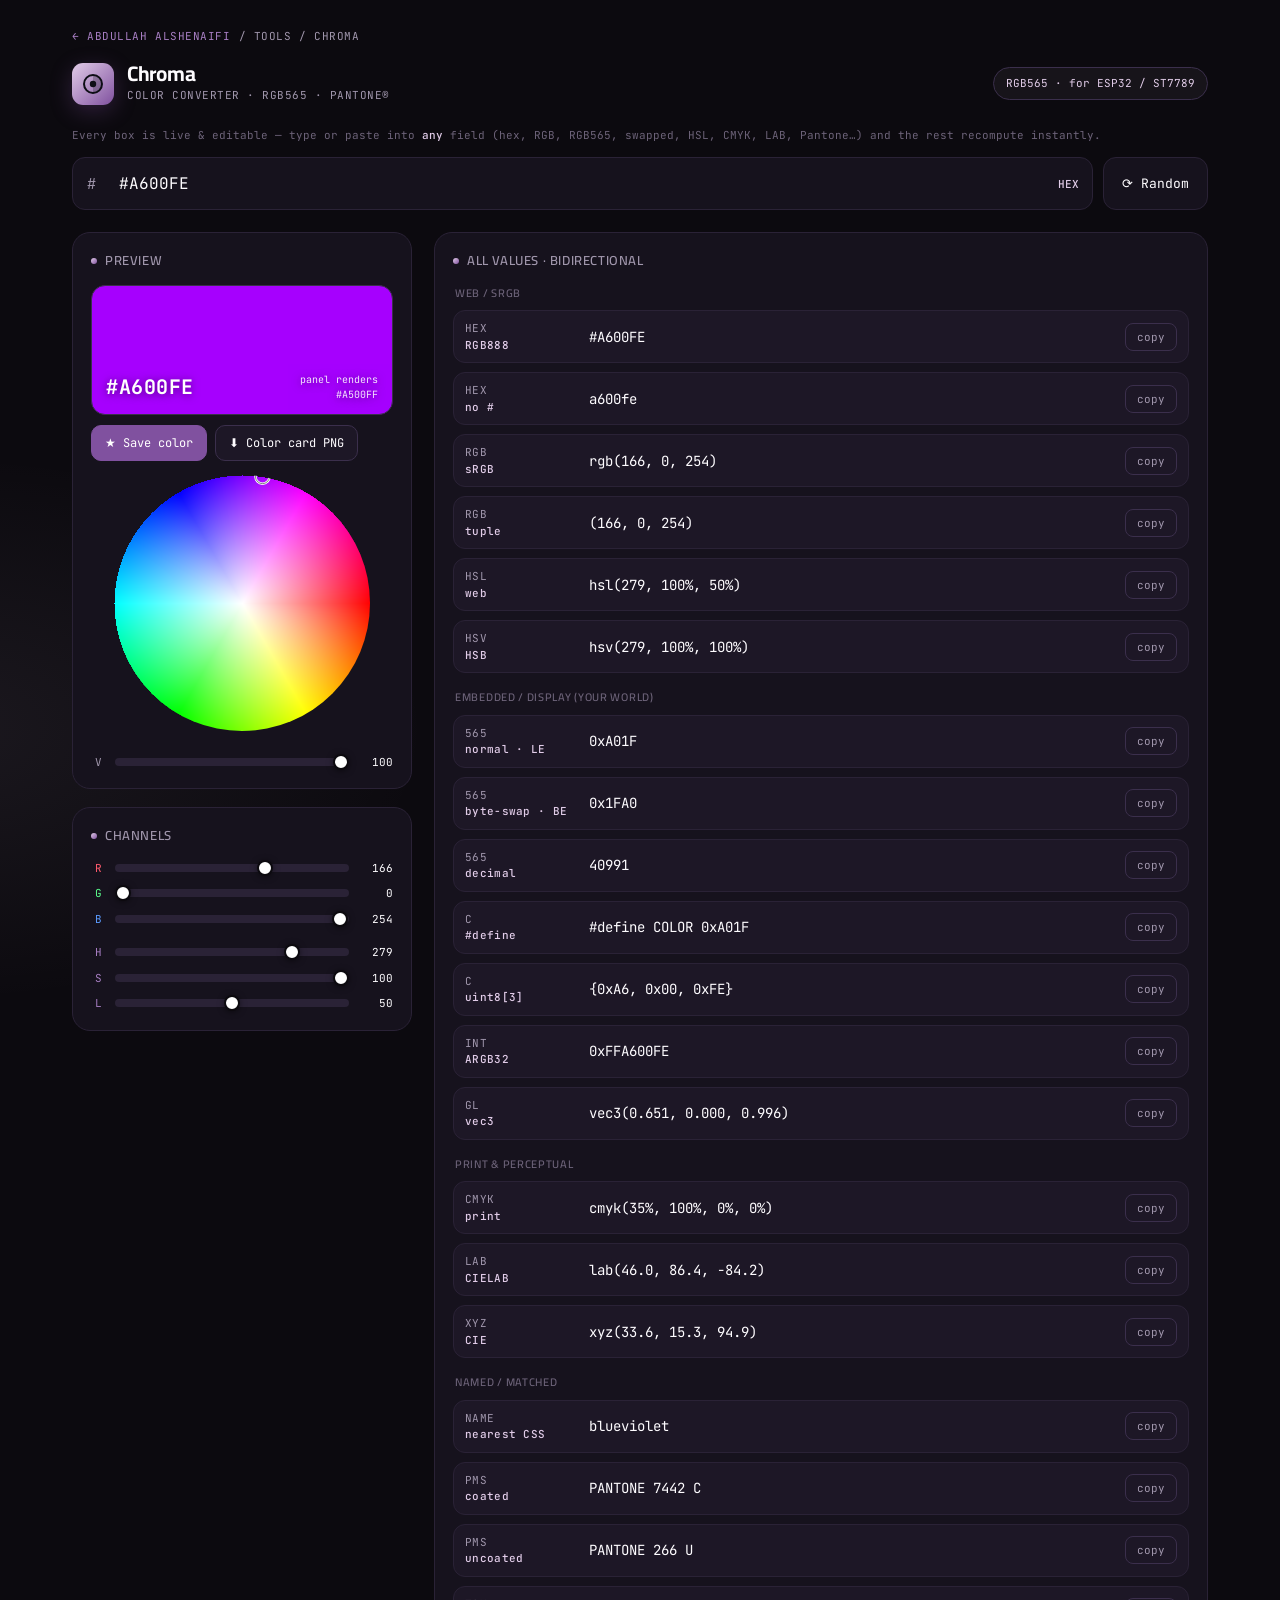
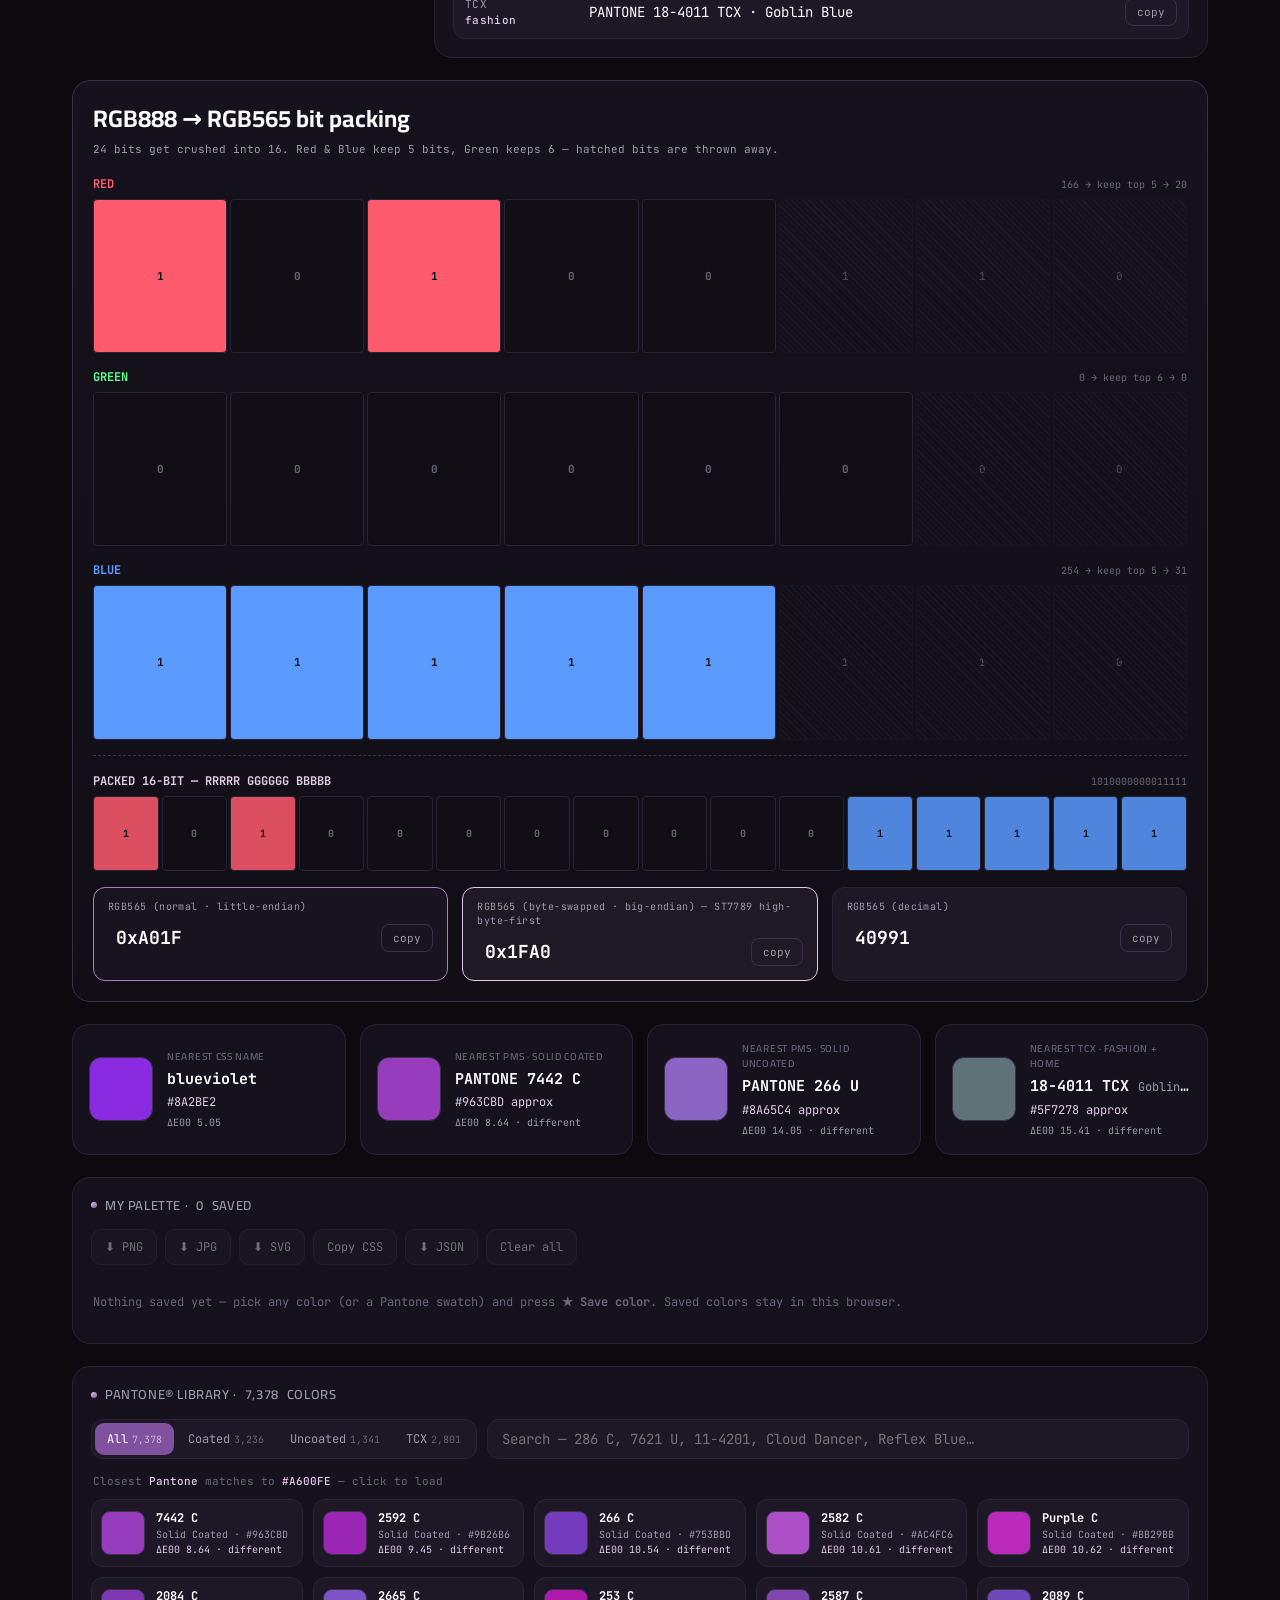
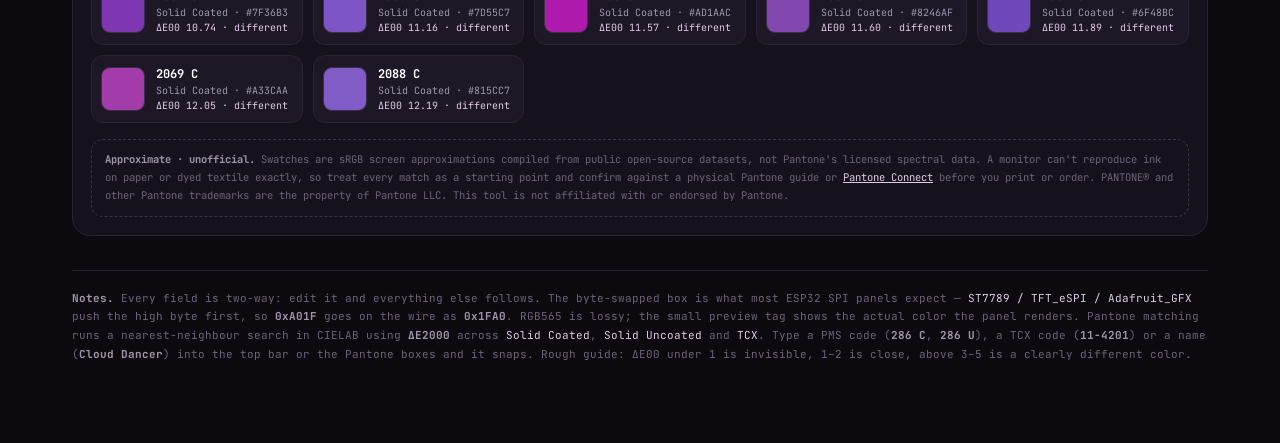
==== commit ebe2e66a: "Add files via upload" ====
--- a/tools/chroma-color-converter/index.html
+++ b/tools/chroma-color-converter/index.html
@@ -176,6 +176,26 @@
   .pitem .ps{font-family:var(--mono);font-size:10px;color:var(--muted);white-space:nowrap;overflow:hidden;text-overflow:ellipsis}
   .pitem .pd{font-family:var(--mono);font-size:10px;color:var(--cyan)}
   .empty{font-family:var(--mono);font-size:12px;color:var(--muted2);padding:14px 2px}
+
+  .actions{display:flex;gap:8px;flex-wrap:wrap;margin:-4px 0 14px}
+  .abtn{font-family:var(--mono);font-size:12px;color:var(--text);background:var(--panel2);border:1px solid var(--line2);border-radius:10px;padding:9px 13px;cursor:pointer;transition:all .14s;display:inline-flex;align-items:center;gap:6px}
+  .abtn:hover{border-color:var(--violet);background:rgba(128,81,159,.14)}
+  .abtn.pri{background:var(--purple);border-color:var(--purple);color:#fff}
+  .abtn.pri:hover{background:var(--violet);border-color:var(--violet)}
+  .abtn.danger:hover{border-color:#ff5b6e;background:rgba(255,91,110,.12)}
+  .abtn[disabled]{opacity:.4;pointer-events:none}
+  .palette{margin-top:22px}
+  .palette .pbar{display:flex;gap:8px;flex-wrap:wrap;margin-bottom:14px}
+  .pgrid{display:grid;grid-template-columns:repeat(auto-fill,minmax(190px,1fr));gap:10px}
+  .pcell{background:var(--panel2);border:1px solid var(--line);border-radius:12px;overflow:hidden;display:flex;flex-direction:column}
+  .pcell .pcs{height:64px;cursor:pointer;border-bottom:1px solid var(--line)}
+  .pcell .pcb{padding:8px 10px;min-width:0}
+  .pcell .pcn{font-family:var(--mono);font-size:11.5px;font-weight:700;white-space:nowrap;overflow:hidden;text-overflow:ellipsis}
+  .pcell .pch{font-family:var(--mono);font-size:10.5px;color:var(--muted)}
+  .pcell .pcx{display:flex;gap:6px;margin-top:7px}
+  .pcell .pcx button{flex:1;font-family:var(--mono);font-size:10.5px;color:var(--muted);background:transparent;border:1px solid var(--line2);border-radius:7px;padding:5px 0;cursor:pointer}
+  .pcell .pcx button:hover{color:var(--text);border-color:var(--violet)}
+  .pcell .pcx button.rm:hover{border-color:#ff5b6e;color:#ff8b98}
   .disc{margin-top:16px;font-family:var(--mono);font-size:10.5px;color:var(--muted2);line-height:1.7;border:1px dashed var(--line2);border-radius:12px;padding:11px 13px}
   .disc b{color:var(--muted)}
   .disc a{color:var(--cyan)}
@@ -212,6 +232,10 @@
         <div class="swatch" id="swatch">
           <span class="hexlbl" id="swHex">#A600FE</span>
           <span class="q565" id="swQ"></span>
+        </div>
+        <div class="actions">
+          <button class="abtn pri" id="saveBtn" title="Save this color to My palette">★ Save color</button>
+          <button class="abtn" id="cardBtn" title="Download this color as an image">⬇ Color card PNG</button>
         </div>
         <div class="wheelwrap">
           <canvas id="wheel" width="256" height="256"></canvas>
@@ -262,6 +286,20 @@
     <div class="match"><div class="chip" id="panChip"></div><div class="info"><div class="lab">Nearest PMS · Solid Coated</div><div class="nm" id="panName">—</div><div class="hx" id="panHex">—</div><div class="de" id="panDe"></div></div></div>
     <div class="match"><div class="chip" id="pauChip"></div><div class="info"><div class="lab">Nearest PMS · Solid Uncoated</div><div class="nm" id="pauName">—</div><div class="hx" id="pauHex">—</div><div class="de" id="pauDe"></div></div></div>
     <div class="match"><div class="chip" id="tcxChip"></div><div class="info"><div class="lab">Nearest TCX · Fashion + Home</div><div class="nm" id="tcxName">—</div><div class="hx" id="tcxHex">—</div><div class="de" id="tcxDe"></div></div></div>
+  </div>
+
+  <div class="card palette" id="palCard">
+    <h2><span class="dot"></span>My palette · <span id="palCount">0</span> saved</h2>
+    <div class="pbar">
+      <button class="abtn" id="palPng">⬇ PNG</button>
+      <button class="abtn" id="palJpg">⬇ JPG</button>
+      <button class="abtn" id="palSvg">⬇ SVG</button>
+      <button class="abtn" id="palCss">Copy CSS</button>
+      <button class="abtn" id="palJson">⬇ JSON</button>
+      <button class="abtn danger" id="palClear">Clear all</button>
+    </div>
+    <div class="pgrid" id="palGrid"></div>
+    <div class="empty" id="palEmpty">Nothing saved yet — pick any color (or a Pantone swatch) and press <b>★ Save color</b>. Saved colors stay in this browser.</div>
   </div>
 
   <div class="card explorer">
@@ -387,7 +425,7 @@
   cdef:{label:'C',fmt:()=>`#define COLOR ${hx16(packed565(R,G,B))}`,parse:s=>{const m=String(s).match(/0x([0-9a-f]{1,4})/i);return m?rgb565ToRgb(parseInt(m[1],16)):null;}},
   cbytes:{label:'C',fmt:()=>`{${hx2(R)}, ${hx2(G)}, ${hx2(B)}}`,parse:s=>{const hxs=String(s).match(/0x[0-9a-f]{1,2}/ig);if(hxs&&hxs.length>=3)return{r:ci(parseInt(hxs[0],16)),g:ci(parseInt(hxs[1],16)),b:ci(parseInt(hxs[2],16))};const n=nums(s);return n.length>=3?{r:ci(n[0]),g:ci(n[1]),b:ci(n[2])}:null;}},
   argb:{label:'INT',fmt:()=>`0xFF${rgbToHex(R,G,B).slice(1)}`,parse:s=>{const m=String(s).replace(/[#x]/ig,'').match(/([0-9a-f]{6})$/i);return m?hexToRgb(m[1]):null;}},
-  glsl:{label:'GLSL',fmt:()=>`vec3(${(R/255).toFixed(3)}, ${(G/255).toFixed(3)}, ${(B/255).toFixed(3)})`,parse:s=>{const n=nums(s);if(n.length<3)return null;const big=n.some(x=>x>1.0001);return big?{r:ci(n[0]),g:ci(n[1]),b:ci(n[2])}:{r:ci(n[0]*255),g:ci(n[1]*255),b:ci(n[2]*255)};}},
+  glsl:{label:'GLSL',fmt:()=>`vec3(${(R/255).toFixed(3)}, ${(G/255).toFixed(3)}, ${(B/255).toFixed(3)})`,parse:s=>{const n=nums(String(s).replace(/vec[234]/ig,''));if(n.length<3)return null;const big=n.some(x=>x>1.0001);return big?{r:ci(n[0]),g:ci(n[1]),b:ci(n[2])}:{r:ci(n[0]*255),g:ci(n[1]*255),b:ci(n[2]*255)};}},
   cmyk:{label:'CMYK',fmt:()=>{const c=rgbToCmyk(R,G,B);return `cmyk(${Math.round(c.c)}%, ${Math.round(c.m)}%, ${Math.round(c.y)}%, ${Math.round(c.k)}%)`;},parse:s=>{const n=nums(s);return n.length>=4?cmykToRgb(n[0],n[1],n[2],n[3]):null;}},
   lab:{label:'LAB',fmt:()=>{const c=rgbToLab(R,G,B);return `lab(${c.L.toFixed(1)}, ${c.a.toFixed(1)}, ${c.b.toFixed(1)})`;},parse:s=>{const n=nums(s);return n.length>=3?labToRgb(n[0],n[1],n[2]):null;}},
   xyz:{label:'XYZ',fmt:()=>{const c=rgbToXyz(R,G,B);return `xyz(${c.x.toFixed(1)}, ${c.y.toFixed(1)}, ${c.z.toFixed(1)})`;},parse:s=>{const n=nums(s);return n.length>=3?xyzToRgb(n[0],n[1],n[2]):null;}},
@@ -596,6 +634,91 @@
 {const n={C:LIB.C.length,U:LIB.U.length,TCX:LIB.TCX.length};n.ALL=n.C+n.U+n.TCX;
  $('libTotal').textContent=n.ALL.toLocaleString('en-US');for(const k in n)$('n'+k).textContent=n[k].toLocaleString('en-US');}
 drawWheel(100);render();
+
+/* ===================== save / palette / image export ===================== */
+const PAL_KEY='chroma.palette.v1';
+let PAL=[];
+try{const raw=localStorage.getItem(PAL_KEY);if(raw){const a=JSON.parse(raw);if(Array.isArray(a))PAL=a.filter(x=>x&&/^#[0-9A-F]{6}$/i.test(x.hex)).slice(0,120);}}catch(_){}
+function palSave(){try{localStorage.setItem(PAL_KEY,JSON.stringify(PAL));}catch(_){toast('storage blocked — palette not kept');}}
+const ALLLIB=()=>LIB.C.concat(LIB.U,LIB.TCX);
+function describe(hex){
+  const c=hexToRgb(hex),lab=rgbToLab(c.r,c.g,c.b),n=nearestN(ALLLIB(),lab,1)[0];
+  const cm=rgbToCmyk(c.r,c.g,c.b),hs=rgbToHsl(c.r,c.g,c.b);
+  return{hex:hex.toUpperCase(),rgb:`${c.r}, ${c.g}, ${c.b}`,cmyk:`${Math.round(cm.c)}, ${Math.round(cm.m)}, ${Math.round(cm.y)}, ${Math.round(cm.k)}`,
+    hsl:`${Math.round(hs.h)}, ${Math.round(hs.s)}%, ${Math.round(hs.l)}%`,pan:n.full,panHex:n.hex,de:n.de};
+}
+function esc(t){return String(t).replace(/[&<>"]/g,m=>({'&':'&amp;','<':'&lt;','>':'&gt;','"':'&quot;'}[m]));}
+function renderPalette(){
+  $('palCount').textContent=PAL.length;
+  $('palEmpty').style.display=PAL.length?'none':'block';
+  $('palGrid').innerHTML=PAL.map((x,i)=>`<div class="pcell"><div class="pcs" data-load="${i}" style="background:${x.hex}" title="Load this color"></div><div class="pcb"><div class="pcn" title="${esc(x.name)}">${esc(x.name)}</div><div class="pch">${x.hex}</div><div class="pcx"><button data-load="${i}">open</button><button data-copy="${i}">copy</button><button class="rm" data-rm="${i}">✕</button></div></div></div>`).join('');
+  ['palPng','palJpg','palSvg','palCss','palJson','palClear'].forEach(id=>$(id).disabled=!PAL.length);
+}
+function saveCurrent(){
+  const hex=rgbToHex(R,G,B);
+  if(PAL.some(x=>x.hex===hex)){toast('already saved  '+hex);return;}
+  const d=describe(hex);
+  PAL.push({hex,name:d.de<1?d.pan.replace(/^PANTONE /,''):hex});
+  palSave();renderPalette();toast('saved  '+hex);
+}
+function dl(blob,name){const a=document.createElement('a');a.href=URL.createObjectURL(blob);a.download=name;document.body.appendChild(a);a.click();setTimeout(()=>{URL.revokeObjectURL(a.href);a.remove();},1500);}
+function svgToRaster(svg,w,h,mime,cb){
+  const img=new Image();
+  img.onload=()=>{const cv=document.createElement('canvas');cv.width=w*2;cv.height=h*2;const x=cv.getContext('2d');
+    if(mime==='image/jpeg'){x.fillStyle='#0c0a0f';x.fillRect(0,0,cv.width,cv.height);}
+    x.drawImage(img,0,0,cv.width,cv.height);cv.toBlob(cb,mime,.95);};
+  img.onerror=()=>toast('image export failed');
+  img.src='data:image/svg+xml;charset=utf-8,'+encodeURIComponent(svg);
+}
+const FONT="font-family=\"system-ui,Segoe UI,Arial,sans-serif\"";
+function paletteSVG(){
+  const n=PAL.length,cols=n<=3?n:n<=8?4:5,rows=Math.ceil(n/cols),W=1200,pad=40,gap=20,head=90;
+  const cw=(W-pad*2-gap*(cols-1))/cols,sh=Math.min(200,cw),ch=sh+96,H=head+pad+rows*ch+(rows-1)*gap;
+  let o=`<svg xmlns="http://www.w3.org/2000/svg" width="${W}" height="${H}" viewBox="0 0 ${W} ${H}"><rect width="${W}" height="${H}" fill="#0c0a0f"/>`;
+  o+=`<text x="${pad}" y="58" ${FONT} font-size="30" font-weight="700" fill="#fefcff">My palette</text><text x="${W-pad}" y="58" text-anchor="end" ${FONT} font-size="15" fill="#a197ad">Chroma · aashenaifi.com · ${n} colors</text>`;
+  PAL.forEach((x,i)=>{
+    const d=describe(x.hex),c=i%cols,r=Math.floor(i/cols),X=pad+c*(cw+gap),Y=head+r*(ch+gap);
+    o+=`<rect x="${X}" y="${Y}" width="${cw}" height="${sh}" rx="14" fill="${x.hex}" stroke="#3b2f4c"/>`;
+    o+=`<text x="${X}" y="${Y+sh+26}" ${FONT} font-size="17" font-weight="700" fill="#fefcff">${esc(x.name.length>23?x.name.slice(0,22)+'…':x.name)}</text>`;
+    o+=`<text x="${X}" y="${Y+sh+48}" ${FONT} font-size="14" fill="#e1cce8">${x.hex}  ·  RGB ${d.rgb}</text>`;
+    o+=`<text x="${X}" y="${Y+sh+68}" ${FONT} font-size="13" fill="#a197ad">CMYK ${d.cmyk}</text>`;
+    o+=`<text x="${X}" y="${Y+sh+86}" ${FONT} font-size="12" fill="#6d6379">≈ ${esc(d.pan.replace(/^PANTONE /,'').slice(0,30))} (ΔE ${d.de.toFixed(1)})</text>`;
+  });
+  return{svg:o+'</svg>',W,H};
+}
+function cardSVG(){
+  const hex=rgbToHex(R,G,B),d=describe(hex),W=1200,H=640;
+  const near=[['Solid Coated',TOP.C[0]],['Solid Uncoated',TOP.U[0]],['TCX Fashion/Home',TOP.TCX[0]]].filter(x=>x[1]);
+  const cv=rgbToLab(R,G,B),lab=`${cv.L.toFixed(1)}, ${cv.a.toFixed(1)}, ${cv.b.toFixed(1)}`;
+  let o=`<svg xmlns="http://www.w3.org/2000/svg" width="${W}" height="${H}" viewBox="0 0 ${W} ${H}"><rect width="${W}" height="${H}" fill="#0c0a0f"/>`;
+  o+=`<rect x="40" y="40" width="460" height="560" rx="22" fill="${hex}" stroke="#3b2f4c"/>`;
+  o+=`<text x="540" y="92" ${FONT} font-size="46" font-weight="700" fill="#fefcff">${hex}</text>`;
+  const rows=[['RGB',d.rgb],['HSL',d.hsl],['CMYK',d.cmyk+' (approx)'],['LAB',lab],['RGB565','0x'+packed565(R,G,B).toString(16).toUpperCase().padStart(4,'0')]];
+  rows.forEach((r,i)=>{o+=`<text x="540" y="${146+i*34}" ${FONT} font-size="15" fill="#6d6379">${r[0]}</text><text x="660" y="${146+i*34}" ${FONT} font-size="19" fill="#e1cce8">${esc(r[1])}</text>`;});
+  o+=`<text x="540" y="350" ${FONT} font-size="15" fill="#a197ad" letter-spacing="1">NEAREST PANTONE® (approximate)</text>`;
+  near.forEach((x,i)=>{const e=x[1],y=376+i*62;
+    o+=`<rect x="540" y="${y}" width="46" height="46" rx="9" fill="${e.hex}" stroke="#3b2f4c"/>`;
+    o+=`<text x="600" y="${y+20}" ${FONT} font-size="18" font-weight="700" fill="#fefcff">${esc(e.full.length>44?e.full.slice(0,43)+'…':e.full)}</text>`;
+    o+=`<text x="600" y="${y+40}" ${FONT} font-size="13" fill="#a197ad">${x[0]} · ${e.hex} · ΔE00 ${e.de.toFixed(2)}</text>`;});
+  o+=`<text x="540" y="596" ${FONT} font-size="12" fill="#6d6379">Unofficial screen approximation · PANTONE® is a trademark of Pantone LLC · Chroma · aashenaifi.com</text>`;
+  return{svg:o+'</svg>',W,H};
+}
+const stamp=()=>new Date().toISOString().slice(0,10);
+$('saveBtn').addEventListener('click',saveCurrent);
+$('cardBtn').addEventListener('click',()=>{const c=cardSVG();svgToRaster(c.svg,c.W,c.H,'image/png',b=>dl(b,'chroma-'+rgbToHex(R,G,B).slice(1).toLowerCase()+'.png'));});
+$('palPng').addEventListener('click',()=>{const c=paletteSVG();svgToRaster(c.svg,c.W,c.H,'image/png',b=>dl(b,'palette-'+stamp()+'.png'));});
+$('palJpg').addEventListener('click',()=>{const c=paletteSVG();svgToRaster(c.svg,c.W,c.H,'image/jpeg',b=>dl(b,'palette-'+stamp()+'.jpg'));});
+$('palSvg').addEventListener('click',()=>{dl(new Blob([paletteSVG().svg],{type:'image/svg+xml'}),'palette-'+stamp()+'.svg');});
+$('palJson').addEventListener('click',()=>{dl(new Blob([JSON.stringify(PAL.map(x=>{const d=describe(x.hex);return{name:x.name,hex:x.hex,rgb:d.rgb,cmyk:d.cmyk,nearestPantone:d.pan};}),null,2)],{type:'application/json'}),'palette-'+stamp()+'.json');});
+$('palCss').addEventListener('click',()=>{const t=':root{\n'+PAL.map((x,i)=>`  --color-${i+1}: ${x.hex}; /* ${x.name.replace(/\*\//g,'')} */`).join('\n')+'\n}';navigator.clipboard.writeText(t).then(()=>toast('CSS copied')).catch(()=>toast('copy blocked by browser'));});
+$('palClear').addEventListener('click',()=>{if(confirm('Remove all '+PAL.length+' saved colors?')){PAL=[];palSave();renderPalette();}});
+$('palGrid').addEventListener('click',e=>{
+  const t=e.target.closest('[data-load],[data-rm],[data-copy]');if(!t)return;
+  if(t.dataset.load!=null){const x=PAL[+t.dataset.load];if(x){const c=hexToRgb(x.hex);lastType='Saved';setRGB(c.r,c.g,c.b);window.scrollTo({top:0,behavior:'smooth'});}}
+  else if(t.dataset.rm!=null){PAL.splice(+t.dataset.rm,1);palSave();renderPalette();}
+  else if(t.dataset.copy!=null){const x=PAL[+t.dataset.copy];navigator.clipboard.writeText(x.hex).then(()=>toast('copied  '+x.hex)).catch(()=>toast('copy blocked by browser'));}
+});
+renderPalette();
 </script>
 </body>
 </html>
